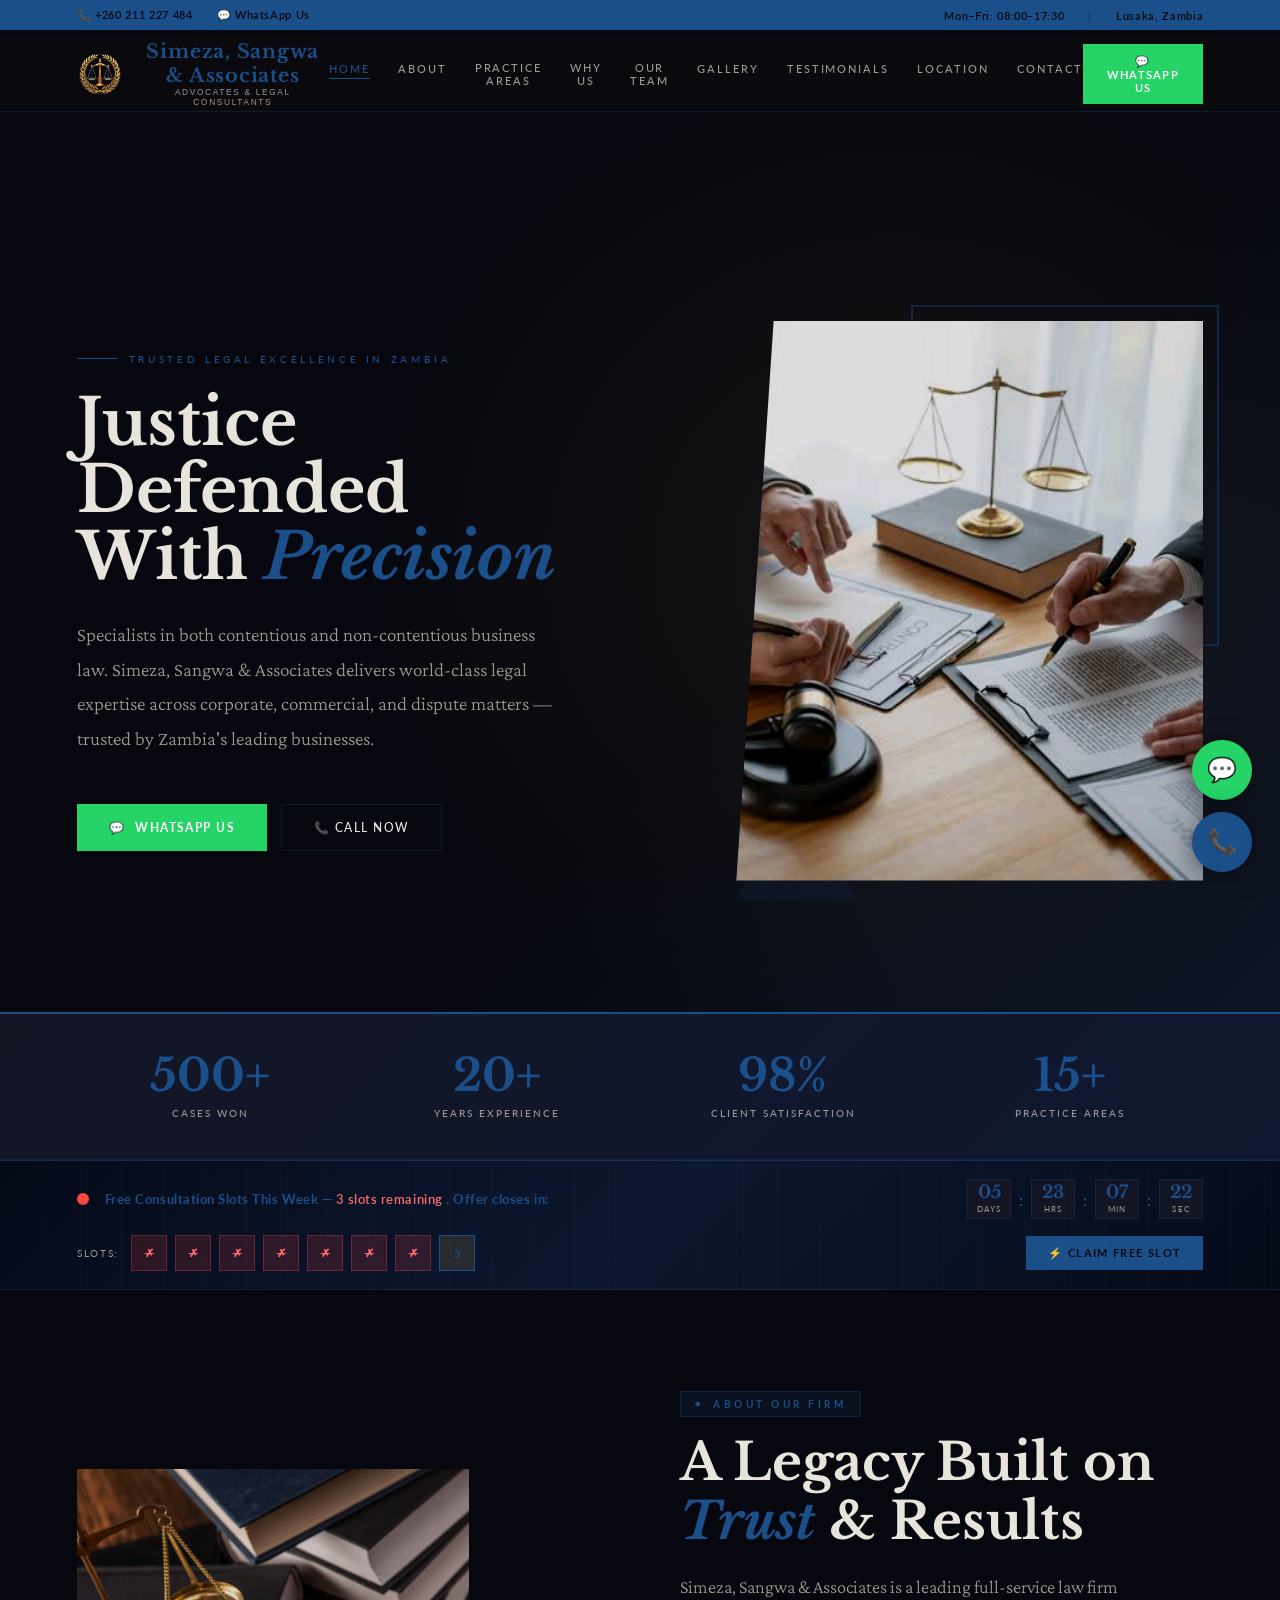
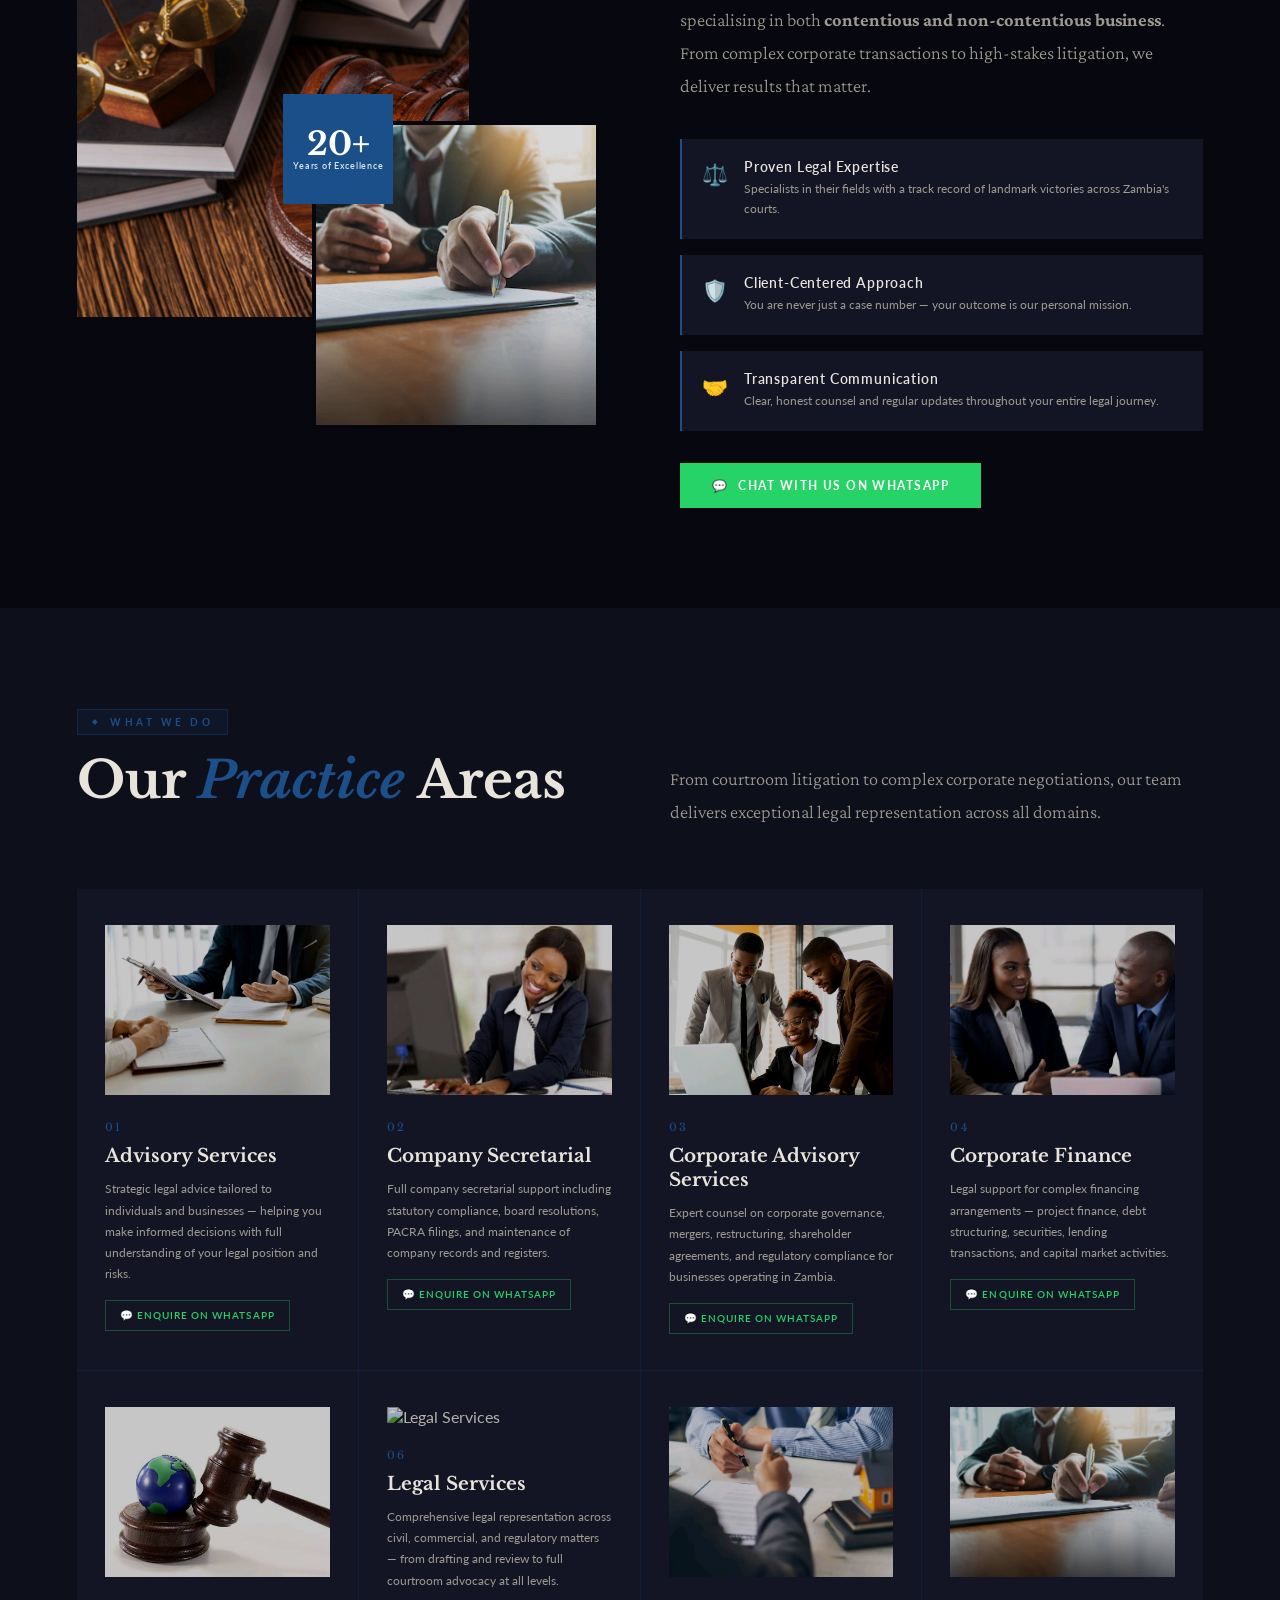
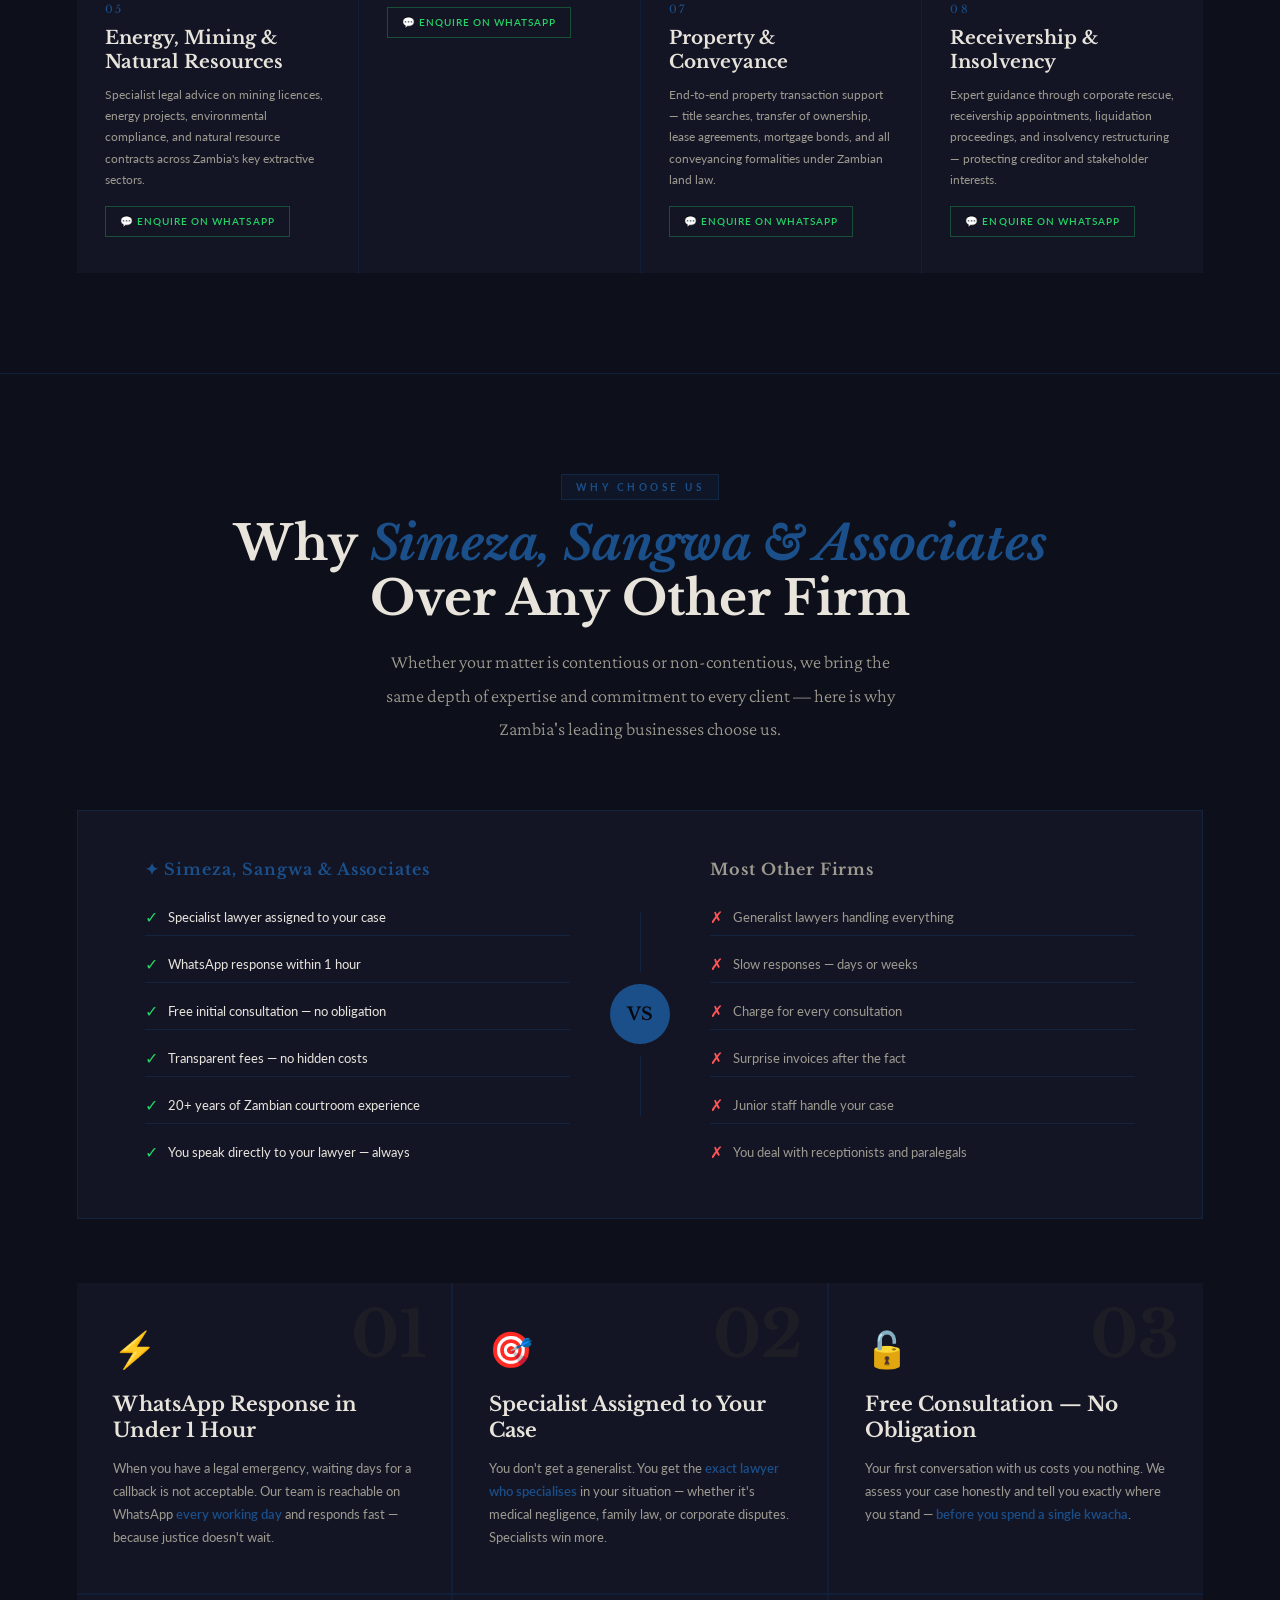
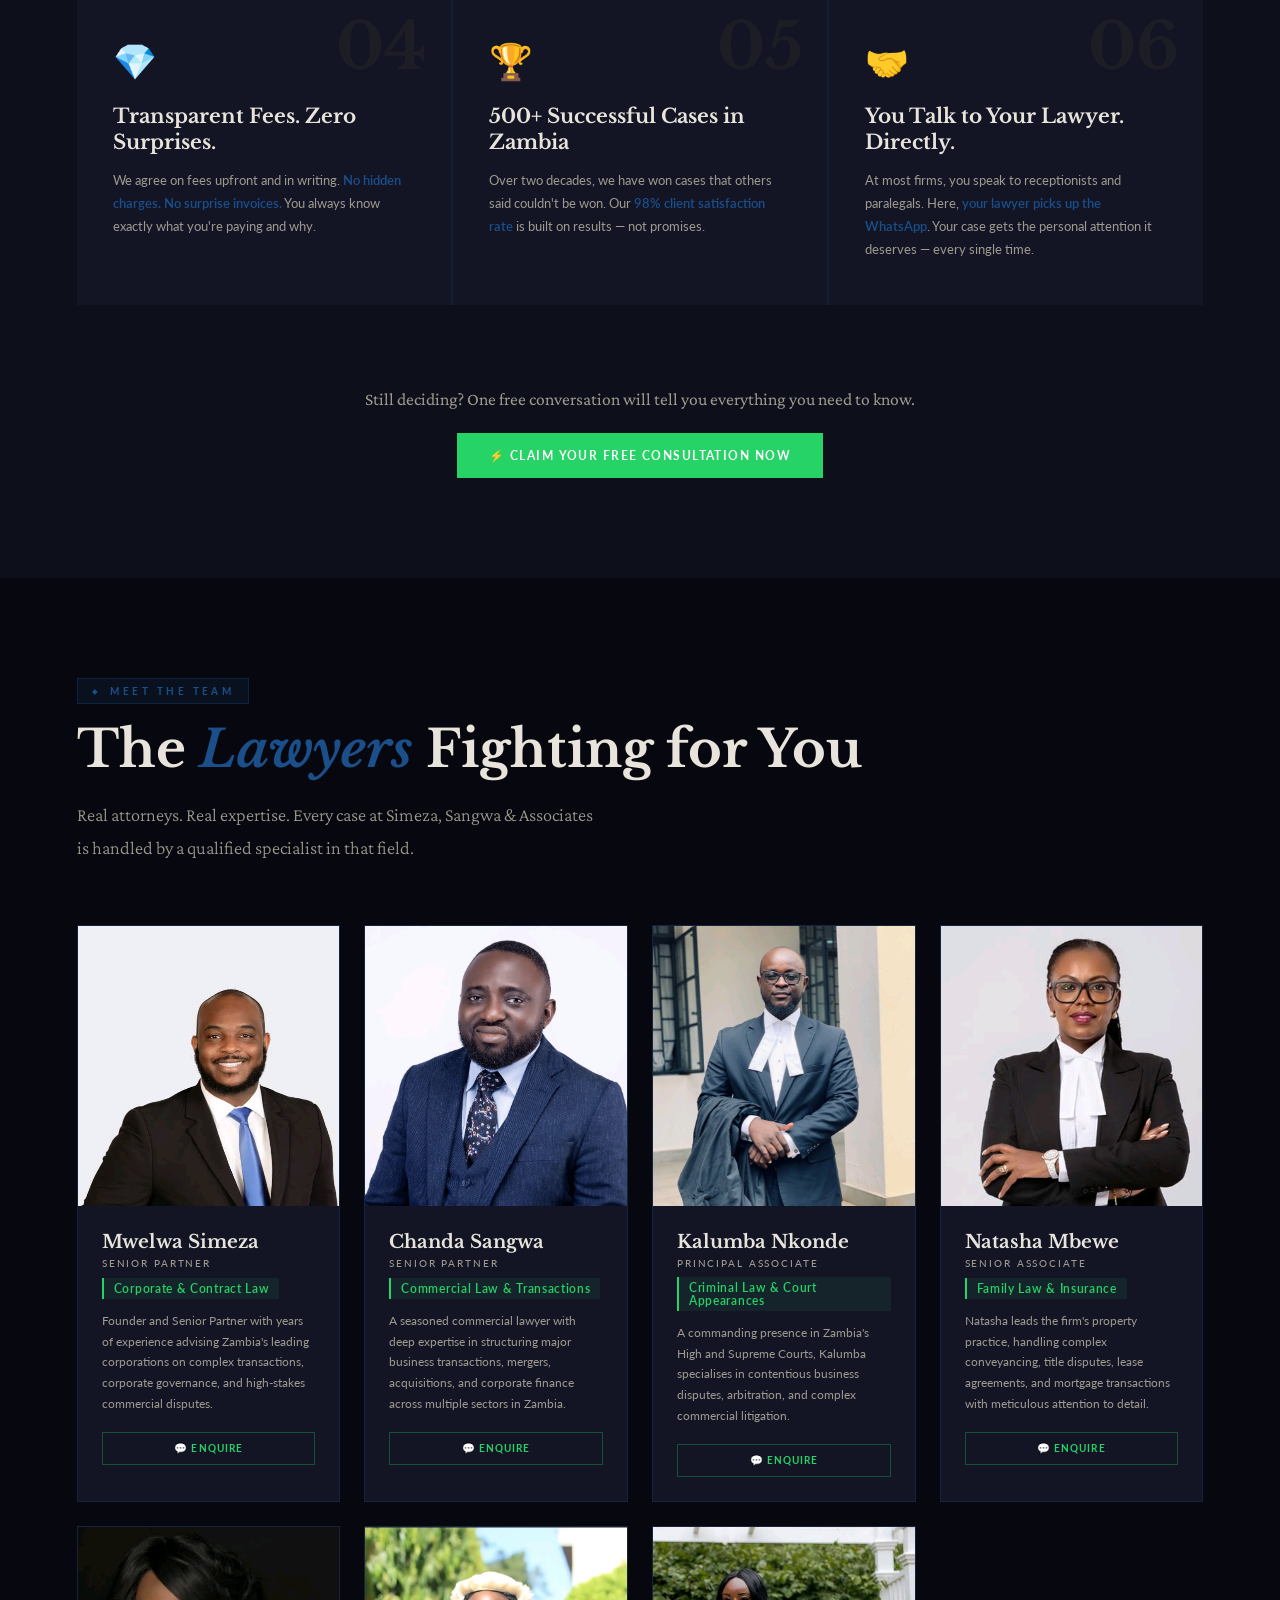
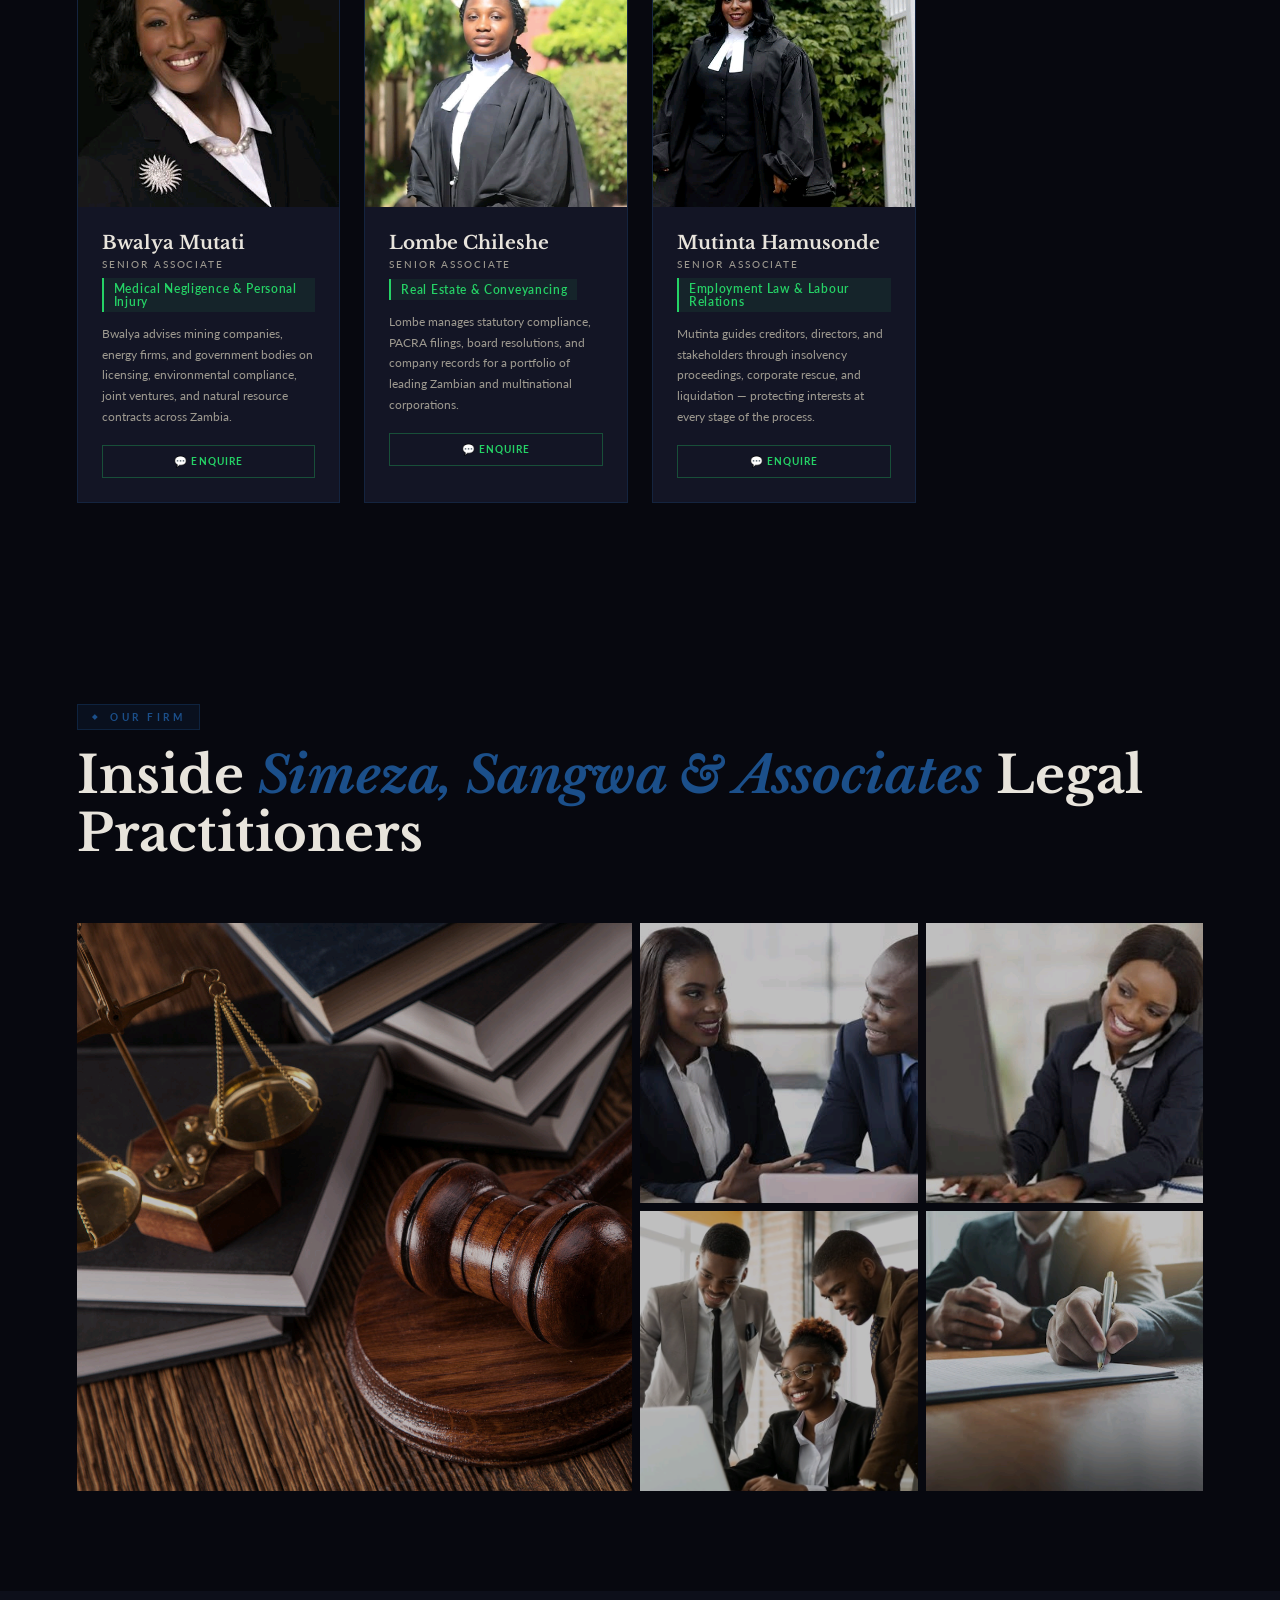
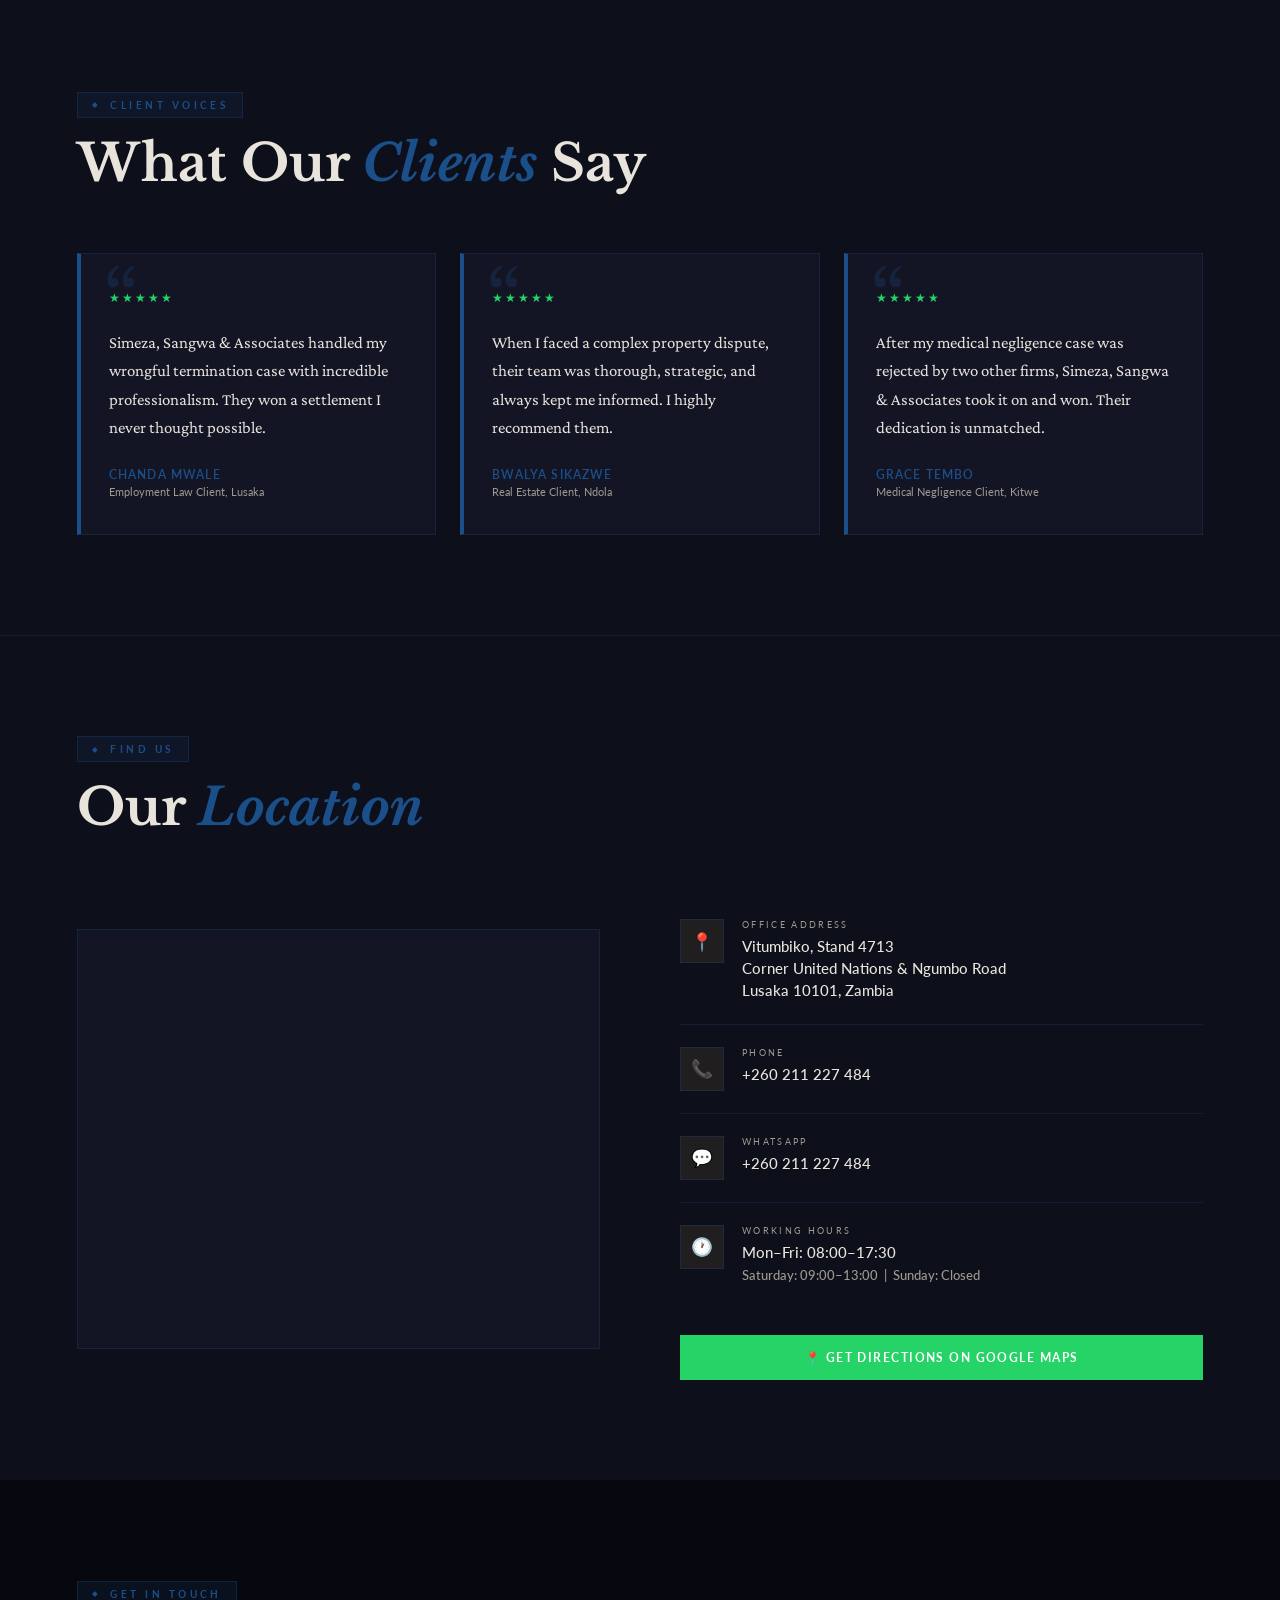
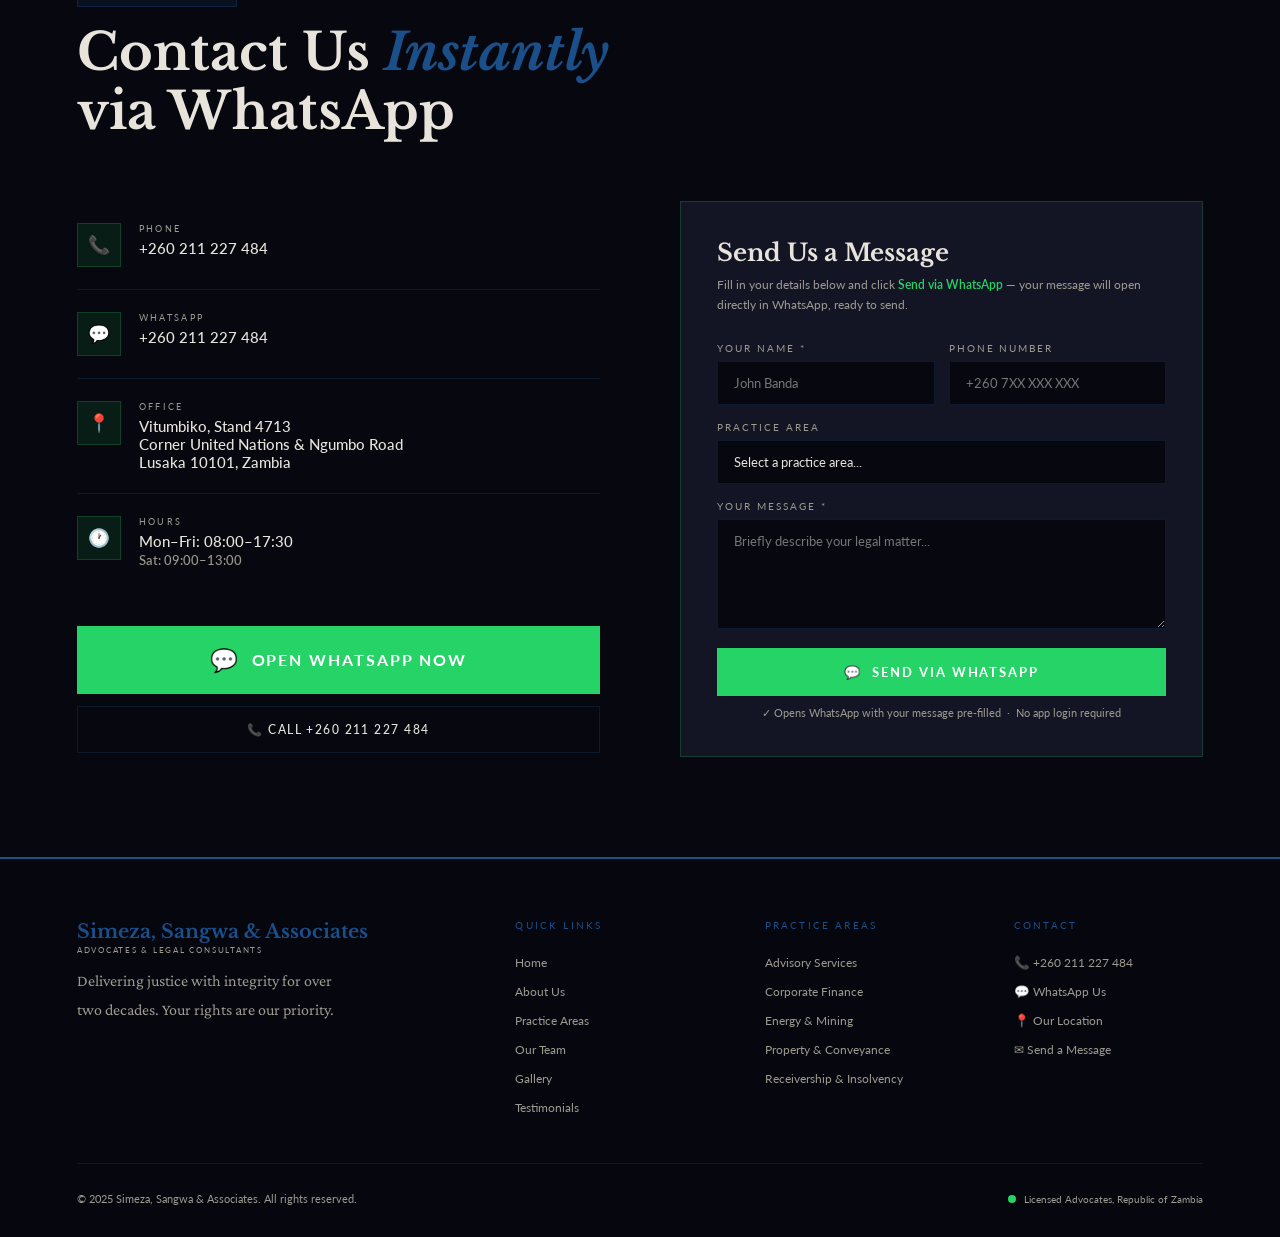
==== index.html @ 77a75c34 "Update index.html" ====
<!DOCTYPE html>
<html lang="en">
<head>
<meta charset="UTF-8">
<meta name="viewport" content="width=device-width, initial-scale=1.0">
<title>Simeza, Sangwa & Associates</title>
<link href="https://fonts.googleapis.com/css2?family=Libre+Baskerville:ital,wght@0,400;0,700;1,400&family=Lato:wght@300;400;700;900&family=Crimson+Pro:wght@300;400;500;600&display=swap" rel="stylesheet">
  <link rel="stylesheet" href="style.css">
</head>
<body>

<!-- TOP BAR -->
<div class="top-bar">
  <div class="top-bar-left">
    <button onclick="doCall()">📞 +260 211 227 484</button>
    <button onclick="doWhatsApp()">💬 WhatsApp Us</button>
  </div>
  <div class="top-bar-right">
    <span>Mon–Fri: 08:00–17:30</span>
    <span style="opacity:0.4">|</span>
    <span>Lusaka, Zambia</span>
  </div>
</div>

<!-- NAV -->
<nav id="mainNav">
  <button class="nav-logo-btn" onclick="scrollTo_('home')">
    <img src="images/logo.png" alt="Simeza, Sangwa & Associates Logo">
    <div>
      <span class="nav-logo-text">Simeza, Sangwa & Associates</span>
      <span class="nav-logo-sub">Advocates &amp; Legal Consultants</span>
    </div>
  </button>
  <ul class="nav-links">
    <li><button onclick="scrollTo_('home')" class="nav-link-btn">Home</button></li>
    <li><button onclick="scrollTo_('about')" class="nav-link-btn">About</button></li>
    <li><button onclick="scrollTo_('practice')" class="nav-link-btn">Practice Areas</button></li>
    <li><button onclick="scrollTo_('whyus')" class="nav-link-btn">Why Us</button></li>
    <li><button onclick="scrollTo_('team')" class="nav-link-btn">Our Team</button></li>
    <li><button onclick="scrollTo_('gallery')" class="nav-link-btn">Gallery</button></li>
    <li><button onclick="scrollTo_('testimonials')" class="nav-link-btn">Testimonials</button></li>
    <li><button onclick="scrollTo_('location')" class="nav-link-btn">Location</button></li>
    <li><button onclick="scrollTo_('contact')" class="nav-link-btn">Contact</button></li>
  </ul>
  <button class="nav-cta-btn" onclick="doWhatsApp()">💬 WhatsApp Us</button>
  <button class="hamburger" onclick="toggleMenu()" aria-label="Menu">
    <span></span><span></span><span></span>
  </button>
</nav>

<!-- MOBILE MENU -->
<div class="mobile-menu" id="mobileMenu">
  <button onclick="scrollTo_('home');closeMenu()">Home</button>
  <button onclick="scrollTo_('about');closeMenu()">About</button>
  <button onclick="scrollTo_('practice');closeMenu()">Practice Areas</button>
  <button onclick="scrollTo_('whyus');closeMenu()">Why Us</button>
  <button onclick="scrollTo_('team');closeMenu()">Our Team</button>
  <button onclick="scrollTo_('gallery');closeMenu()">Gallery</button>
  <button onclick="scrollTo_('testimonials');closeMenu()">Testimonials</button>
  <button onclick="scrollTo_('location');closeMenu()">Location</button>
  <button onclick="scrollTo_('contact');closeMenu()">Contact</button>
  <button class="mob-cta" onclick="doWhatsApp();closeMenu()">💬 WhatsApp Us Now</button>
</div>

<!-- HERO -->
<div id="home" style="padding-top:112px;">
  <div class="hero">
    <div class="hero-content">
      <div class="hero-eyebrow fade-up">Trusted Legal Excellence in Zambia</div>
      <h1 class="fade-up delay-1">Justice<br>Defended<br>With <em>Precision</em></h1>
      <p class="hero-desc fade-up delay-2">Specialists in both contentious and non-contentious business law. Simeza, Sangwa & Associates delivers world-class legal expertise across corporate, commercial, and dispute matters — trusted by Zambia's leading businesses.</p>
      <div class="hero-btns fade-up delay-3">
        <button class="btn-wa" onclick="doWhatsApp()"><span>💬</span> WhatsApp Us</button>
        <button class="btn-border" onclick="doCall()">📞 Call Now</button>
      </div>
    </div>
    <div class="hero-image fade-up delay-2">
      <img src="images/legal-consultation.jpg" alt="Legal consultation at Simeza, Sangwa & Associates">
    </div>
  </div>
</div>

<!-- STATS -->
<div class="stats-bar">
  <div class="stat-item anim-el"><div class="stat-num">500+</div><div class="stat-label">Cases Won</div></div>
  <div class="stat-item anim-el"><div class="stat-num">20+</div><div class="stat-label">Years Experience</div></div>
  <div class="stat-item anim-el"><div class="stat-num">98%</div><div class="stat-label">Client Satisfaction</div></div>
  <div class="stat-item anim-el"><div class="stat-num">15+</div><div class="stat-label">Practice Areas</div></div>
</div>

<!-- URGENCY BANNER -->
<div class="urgency-banner" id="urgencyBanner">
  <div class="urgency-left">
    <div class="urgency-pulse"></div>
    <div class="urgency-text">
      <strong>Free Consultation Slots This Week — </strong>
      <span id="slotsLeft">3 slots remaining</span>
      <strong>. Offer closes in:</strong>
    </div>
  </div>
  <div class="urgency-timer">
    <div class="timer-block"><span class="timer-num" id="tDays">04</span><span class="timer-label">Days</span></div>
    <span class="timer-sep">:</span>
    <div class="timer-block"><span class="timer-num" id="tHours">11</span><span class="timer-label">Hrs</span></div>
    <span class="timer-sep">:</span>
    <div class="timer-block"><span class="timer-num" id="tMins">47</span><span class="timer-label">Min</span></div>
    <span class="timer-sep">:</span>
    <div class="timer-block"><span class="timer-num" id="tSecs">22</span><span class="timer-label">Sec</span></div>
  </div>
  <div class="urgency-slots">
    <span class="urgency-slots-label">Slots:</span>
    <div class="slot-box taken">✗</div>
    <div class="slot-box taken">✗</div>
    <div class="slot-box taken">✗</div>
    <div class="slot-box taken">✗</div>
    <div class="slot-box taken">✗</div>
    <div class="slot-box taken">✗</div>
    <div class="slot-box taken">✗</div>
    <div class="slot-box last">3</div>
  </div>
  <button class="urgency-cta-btn" onclick="waEnquire('Free Consultation')">⚡ Claim Free Slot</button>
</div>

<!-- ABOUT -->
<div id="about">
  <section>
    <div class="about">
      <div class="about-images anim-el">
        <img src="images/scales-gavel.jpg" alt="Justice scales and law books" class="about-img-main">
        <img src="images/document-signing.jpg" alt="Signing legal documents" class="about-img-accent">
        <div class="about-badge"><span class="about-badge-num">20+</span><span class="about-badge-text">Years of Excellence</span></div>
      </div>
      <div class="anim-el">
        <div class="section-eyebrow">About Our Firm</div>
        <h2 class="section-title">A Legacy Built on <em>Trust</em> & Results</h2>
        <p class="section-sub">Simeza, Sangwa & Associates is a leading full-service law firm specialising in both <strong>contentious and non-contentious business</strong>. From complex corporate transactions to high-stakes litigation, we deliver results that matter.</p>
        <div class="about-points">
          <div class="about-point"><div class="about-point-icon">⚖️</div><div><div class="about-point-title">Proven Legal Expertise</div><div class="about-point-desc">Specialists in their fields with a track record of landmark victories across Zambia's courts.</div></div></div>
          <div class="about-point"><div class="about-point-icon">🛡️</div><div><div class="about-point-title">Client-Centered Approach</div><div class="about-point-desc">You are never just a case number — your outcome is our personal mission.</div></div></div>
          <div class="about-point"><div class="about-point-icon">🤝</div><div><div class="about-point-title">Transparent Communication</div><div class="about-point-desc">Clear, honest counsel and regular updates throughout your entire legal journey.</div></div></div>
        </div>
        <button class="btn-wa" style="margin-top:32px;" onclick="doWhatsApp()"><span>💬</span> Chat With Us on WhatsApp</button>
      </div>
    </div>
  </section>
</div>

<!-- PRACTICE AREAS -->
<div id="practice" style="background:var(--dark-mid);">
  <section style="background:var(--dark-mid);">
    <div class="practice-header">
      <div>
        <div class="section-eyebrow">What We Do</div>
        <h2 class="section-title">Our <em>Practice</em> Areas</h2>
      </div>
      <p class="section-sub">From courtroom litigation to complex corporate negotiations, our team delivers exceptional legal representation across all domains.</p>
    </div>
    <div class="practice-grid">
      <div class="practice-card anim-el" onclick="waEnquire('Advisory Services')">
        <img src="images/advisory-law.jpg" alt="Advisory Services" class="practice-card-img">
        <div class="practice-num">01</div><div class="practice-title">Advisory Services</div>
        <div class="practice-desc">Strategic legal advice tailored to individuals and businesses — helping you make informed decisions with full understanding of your legal position and risks.</div>
        <button class="practice-wa-btn">💬 Enquire on WhatsApp</button>
      </div>
      <div class="practice-card anim-el" onclick="waEnquire('Company Secretarial')">
        <img src="images/secretarial-services.jpg" alt="Company Secretarial" class="practice-card-img">
        <div class="practice-num">02</div><div class="practice-title">Company Secretarial</div>
        <div class="practice-desc">Full company secretarial support including statutory compliance, board resolutions, PACRA filings, and maintenance of company records and registers.</div>
        <button class="practice-wa-btn">💬 Enquire on WhatsApp</button>
      </div>
      <div class="practice-card anim-el" onclick="waEnquire('Corporate Advisory Services')">
        <img src="images/advisory-services.jpg" alt="Corporate Advisory Services" class="practice-card-img">
        <div class="practice-num">03</div><div class="practice-title">Corporate Advisory Services</div>
        <div class="practice-desc">Expert counsel on corporate governance, mergers, restructuring, shareholder agreements, and regulatory compliance for businesses operating in Zambia.</div>
        <button class="practice-wa-btn">💬 Enquire on WhatsApp</button>
      </div>
      <div class="practice-card anim-el" onclick="waEnquire('Corporate Finance')">
        <img src="images/corporate-finance.jpg" alt="Corporate Finance" class="practice-card-img">
        <div class="practice-num">04</div><div class="practice-title">Corporate Finance</div>
        <div class="practice-desc">Legal support for complex financing arrangements — project finance, debt structuring, securities, lending transactions, and capital market activities.</div>
        <button class="practice-wa-btn">💬 Enquire on WhatsApp</button>
      </div>
      <div class="practice-card anim-el" onclick="waEnquire('Energy, Mining & Natural Resources')">
        <img src="images/resource-mining.jpg" alt="Energy Mining Natural Resources" class="practice-card-img">
        <div class="practice-num">05</div><div class="practice-title">Energy, Mining & Natural Resources</div>
        <div class="practice-desc">Specialist legal advice on mining licences, energy projects, environmental compliance, and natural resource contracts across Zambia's key extractive sectors.</div>
        <button class="practice-wa-btn">💬 Enquire on WhatsApp</button>
      </div>
      <div class="practice-card anim-el" onclick="waEnquire('Legal Services')">
        <img src="images/legal-services" alt="Legal Services" class="practice-card-img">
        <div class="practice-num">06</div><div class="practice-title">Legal Services</div>
        <div class="practice-desc">Comprehensive legal representation across civil, commercial, and regulatory matters — from drafting and review to full courtroom advocacy at all levels.</div>
        <button class="practice-wa-btn">💬 Enquire on WhatsApp</button>
      </div>
      <div class="practice-card anim-el" onclick="waEnquire('Property & Conveyance')">
        <img src="images/Conveyance-law.jpg" alt="Property and Conveyance" class="practice-card-img">
        <div class="practice-num">07</div><div class="practice-title">Property & Conveyance</div>
        <div class="practice-desc">End-to-end property transaction support — title searches, transfer of ownership, lease agreements, mortgage bonds, and all conveyancing formalities under Zambian land law.</div>
        <button class="practice-wa-btn">💬 Enquire on WhatsApp</button>
      </div>
      <div class="practice-card anim-el" onclick="waEnquire('Receivership & Insolvency')">
        <img src="images/document-signing.jpg" alt="Receivership and Insolvency" class="practice-card-img">
        <div class="practice-num">08</div><div class="practice-title">Receivership & Insolvency</div>
        <div class="practice-desc">Expert guidance through corporate rescue, receivership appointments, liquidation proceedings, and insolvency restructuring — protecting creditor and stakeholder interests.</div>
        <button class="practice-wa-btn">💬 Enquire on WhatsApp</button>
      </div>
    </div>
  </section>
</div>

<!-- WHY US -->
<div id="whyus" class="whyus-section">
  <section style="background:var(--dark-mid);">
    <div class="whyus-header">
      <div class="section-eyebrow">Why Choose Us</div>
      <h2 class="section-title">Why <em>Simeza, Sangwa & Associates</em><br>Over Any Other Firm</h2>
      <p class="section-sub">Whether your matter is contentious or non-contentious, we bring the same depth of expertise and commitment to every client — here is why Zambia's leading businesses choose us.</p>
    </div>

    <!-- VS BAR -->
    <div class="vs-bar anim-el">
      <div class="vs-col">
        <div class="vs-col-title us">✦ Simeza, Sangwa & Associates</div>
        <ul class="vs-list">
          <li><span class="check">✓</span> Specialist lawyer assigned to your case</li>
          <li><span class="check">✓</span> WhatsApp response within 1 hour</li>
          <li><span class="check">✓</span> Free initial consultation — no obligation</li>
          <li><span class="check">✓</span> Transparent fees — no hidden costs</li>
          <li><span class="check">✓</span> 20+ years of Zambian courtroom experience</li>
          <li><span class="check">✓</span> You speak directly to your lawyer — always</li>
        </ul>
      </div>
      <div class="vs-divider">
        <div class="vs-line"></div>
        <div class="vs-circle">VS</div>
        <div class="vs-line"></div>
      </div>
      <div class="vs-col">
        <div class="vs-col-title them">Most Other Firms</div>
        <ul class="vs-list them">
          <li><span class="cross">✗</span> Generalist lawyers handling everything</li>
          <li><span class="cross">✗</span> Slow responses — days or weeks</li>
          <li><span class="cross">✗</span> Charge for every consultation</li>
          <li><span class="cross">✗</span> Surprise invoices after the fact</li>
          <li><span class="cross">✗</span> Junior staff handle your case</li>
          <li><span class="cross">✗</span> You deal with receptionists and paralegals</li>
        </ul>
      </div>
    </div>

    <!-- 6 REASON CARDS -->
    <div class="whyus-grid">
      <div class="whyus-card anim-el">
        <span class="whyus-num">01</span>
        <span class="whyus-icon">⚡</span>
        <div class="whyus-title">WhatsApp Response in Under 1 Hour</div>
        <div class="whyus-desc">When you have a legal emergency, waiting days for a callback is not acceptable. Our team is reachable on WhatsApp <strong>every working day</strong> and responds fast — because justice doesn't wait.</div>
      </div>
      <div class="whyus-card anim-el">
        <span class="whyus-num">02</span>
        <span class="whyus-icon">🎯</span>
        <div class="whyus-title">Specialist Assigned to Your Case</div>
        <div class="whyus-desc">You don't get a generalist. You get the <strong>exact lawyer who specialises</strong> in your situation — whether it's medical negligence, family law, or corporate disputes. Specialists win more.</div>
      </div>
      <div class="whyus-card anim-el">
        <span class="whyus-num">03</span>
        <span class="whyus-icon">🔓</span>
        <div class="whyus-title">Free Consultation — No Obligation</div>
        <div class="whyus-desc">Your first conversation with us costs you nothing. We assess your case honestly and tell you exactly where you stand — <strong>before you spend a single kwacha</strong>.</div>
      </div>
      <div class="whyus-card anim-el">
        <span class="whyus-num">04</span>
        <span class="whyus-icon">💎</span>
        <div class="whyus-title">Transparent Fees. Zero Surprises.</div>
        <div class="whyus-desc">We agree on fees upfront and in writing. <strong>No hidden charges. No surprise invoices.</strong> You always know exactly what you're paying and why.</div>
      </div>
      <div class="whyus-card anim-el">
        <span class="whyus-num">05</span>
        <span class="whyus-icon">🏆</span>
        <div class="whyus-title">500+ Successful Cases in Zambia</div>
        <div class="whyus-desc">Over two decades, we have won cases that others said couldn't be won. Our <strong>98% client satisfaction rate</strong> is built on results — not promises.</div>
      </div>
      <div class="whyus-card anim-el">
        <span class="whyus-num">06</span>
        <span class="whyus-icon">🤝</span>
        <div class="whyus-title">You Talk to Your Lawyer. Directly.</div>
        <div class="whyus-desc">At most firms, you speak to receptionists and paralegals. Here, <strong>your lawyer picks up the WhatsApp</strong>. Your case gets the personal attention it deserves — every single time.</div>
      </div>
    </div>

    <div class="whyus-cta-wrap anim-el">
      <p>Still deciding? One free conversation will tell you everything you need to know.</p>
      <button class="btn-wa" style="display:inline-flex;" onclick="waEnquire('Free Consultation')">⚡ Claim Your Free Consultation Now</button>
    </div>
  </section>
</div>

<!-- TEAM -->
<div id="team" style="background:var(--dark);">
  <section style="background:var(--dark);">
    <div class="section-eyebrow">Meet the Team</div>
    <h2 class="section-title">The <em>Lawyers</em> Fighting for You</h2>
    <p class="section-sub" style="margin-bottom:60px;">Real attorneys. Real expertise. Every case at Simeza, Sangwa & Associates is handled by a qualified specialist in that field.</p>
    <div class="team-grid">

      <!-- Mwelwa Simeza - Senior Partner -->
      <div class="team-card anim-el">
        <div class="team-img-wrap">
          <img src="images/mwelwa-simeza.jpg" alt="Mwelwa Simeza">
          <div class="team-overlay">
            <button class="team-wa-btn" onclick="waEnquire('Managing Partner – Mwelwa Simeza')">💬 WhatsApp</button>
          </div>
        </div>
        <div class="team-info">
          <div class="team-name">Mwelwa Simeza</div>
          <div class="team-title">Senior Partner</div>
          <div class="team-spec">Corporate & Contract Law</div>
          <p class="team-bio">Founder and Senior Partner with years of experience advising Zambia's leading corporations on complex transactions, corporate governance, and high-stakes commercial disputes.</p>
          <button class="team-contact-btn" onclick="waEnquire('Corporate Advisory – Mwelwa Simeza')">💬 Enquire</button>
        </div>
      </div>

      <!-- Lawyer 2 - Civil Litigation -->
      <div class="team-card anim-el">
        <div class="team-img-wrap">
          <img src="images/chanda-sangwa.jpg" alt="Chanda Sangwa">
          <div class="team-overlay">
            <button class="team-wa-btn" onclick="waEnquire('Commercial Law')">💬 WhatsApp</button>
          </div>
        </div>
        <div class="team-info">
          <div class="team-name">Chanda Sangwa</div>
          <div class="team-title">Senior Partner</div>
          <div class="team-spec">Commercial Law &amp; Transactions</div>
          <p class="team-bio">A seasoned commercial lawyer with deep expertise in structuring major business transactions, mergers, acquisitions, and corporate finance across multiple sectors in Zambia.</p>
          <button class="team-contact-btn" onclick="waEnquire('Commercial Law – Chanda Sangwa')">💬 Enquire</button>
        </div>
      </div>

      <!-- Lawyer 3 - Criminal & Court -->
      <div class="team-card anim-el">
        <div class="team-img-wrap">
          <img src="images/kalumba-nkonde.jpg" alt="Kalumba Nkonde">
          <div class="team-overlay">
            <button class="team-wa-btn" onclick="waEnquire('Court Litigation')">💬 WhatsApp</button>
          </div>
        </div>
        <div class="team-info">
          <div class="team-name">Kalumba Nkonde</div>
          <div class="team-title">Principal Associate</div>
          <div class="team-spec">Criminal Law & Court Appearances</div>
          <p class="team-bio">A commanding presence in Zambia's High and Supreme Courts, Kalumba specialises in contentious business disputes, arbitration, and complex commercial litigation.</p>
          <button class="team-contact-btn" onclick="waEnquire('Court Litigation – Kalumba Nkonde')">💬 Enquire</button>
        </div>
      </div>

      <!-- Lawyer 4 - Family Law -->
      <div class="team-card anim-el">
        <div class="team-img-wrap">
          <img src="images/natasha-mbewe.jpg" alt="Natasha Mbewe">
          <div class="team-overlay">
            <button class="team-wa-btn" onclick="waEnquire('Property & Conveyance')">💬 WhatsApp</button>
          </div>
        </div>
        <div class="team-info">
          <div class="team-name">Natasha Mbewe</div>
          <div class="team-title">Senior Associate</div>
          <div class="team-spec">Family Law & Insurance</div>
          <p class="team-bio">Natasha leads the firm's property practice, handling complex conveyancing, title disputes, lease agreements, and mortgage transactions with meticulous attention to detail.</p>
          <button class="team-contact-btn" onclick="waEnquire('Property & Conveyance – Natasha Mbewe')">💬 Enquire</button>
        </div>
      </div>

      <!-- Lawyer 5 - Medical Negligence -->
      <div class="team-card anim-el">
        <div class="team-img-wrap">
          <img src="images/bwalya-mutati.jpg" alt="Bwalya Mutati">
          <div class="team-overlay">
            <button class="team-wa-btn" onclick="waEnquire('Energy, Mining & Natural Resources')">💬 WhatsApp</button>
          </div>
        </div>
        <div class="team-info">
          <div class="team-name">Bwalya Mutati</div>
          <div class="team-title">Senior Associate</div>
          <div class="team-spec">Medical Negligence & Personal Injury</div>
          <p class="team-bio">Bwalya advises mining companies, energy firms, and government bodies on licensing, environmental compliance, joint ventures, and natural resource contracts across Zambia.</p>
          <button class="team-contact-btn" onclick="waEnquire('Energy, Mining & Natural Resources – Bwalya Mutati')">💬 Enquire</button>
        </div>
      </div>

      <!-- Lawyer 6 - Real Estate -->
      <div class="team-card anim-el">
        <div class="team-img-wrap">
          <img src="images/lombe-chileshe.jpg" alt="Lombe Chileshe">
          <div class="team-overlay">
            <button class="team-wa-btn" onclick="waEnquire('Company Secretarial')">💬 WhatsApp</button>
          </div>
        </div>
        <div class="team-info">
          <div class="team-name">Lombe Chileshe</div>
          <div class="team-title">Senior Associate</div>
          <div class="team-spec">Real Estate & Conveyancing</div>
          <p class="team-bio">Lombe manages statutory compliance, PACRA filings, board resolutions, and company records for a portfolio of leading Zambian and multinational corporations.</p>
          <button class="team-contact-btn" onclick="waEnquire('Company Secretarial – Lombe Chileshe')">💬 Enquire</button>
        </div>
      </div>

      <!-- Lawyer 7 - Employment Law -->
      <div class="team-card anim-el">
        <div class="team-img-wrap">
          <img src="images/mutinta-hamusonde.jpg" alt="Mutinta Hamusonde">
          <div class="team-overlay">
            <button class="team-wa-btn" onclick="waEnquire('Receivership & Insolvency')">💬 WhatsApp</button>
          </div>
        </div>
        <div class="team-info">
          <div class="team-name">Mutinta Hamusonde</div>
          <div class="team-title">Senior Associate</div>
          <div class="team-spec">Employment Law & Labour Relations</div>
          <p class="team-bio">Mutinta guides creditors, directors, and stakeholders through insolvency proceedings, corporate rescue, and liquidation — protecting interests at every stage of the process.</p>
          <button class="team-contact-btn" onclick="waEnquire('Receivership & Insolvency – Mutinta Hamusonde')">💬 Enquire</button>
        </div>
      </div>

    </div>
  </section>
</div>

<!-- GALLERY -->
<div id="gallery">
  <section>
    <div class="section-eyebrow">Our Firm</div>
    <h2 class="section-title">Inside <em>Simeza, Sangwa & Associates</em> Legal Practitioners</h2>
    <div class="gallery-grid">
      <div class="gallery-item"><img src="images/scales-gavel.jpg" alt="Law books and scales of justice"></div>
      <div class="gallery-item"><img src="images/corporate-finance.jpg" alt="Legal consultation"></div>
      <div class="gallery-item"><img src="images/secretarial-services.jpg" alt="Courtroom presentation"></div>
      <div class="gallery-item"><img src="images/advisory-services.jpg" alt="Medical negligence consultation"></div>
      <div class="gallery-item"><img src="images/document-signing.jpg" alt="Document signing"></div>
    </div>
  </section>
</div>

<!-- TESTIMONIALS -->
<div id="testimonials" style="background:var(--dark-mid);">
  <section style="background:var(--dark-mid);">
    <div class="section-eyebrow">Client Voices</div>
    <h2 class="section-title">What Our <em>Clients</em> Say</h2>
    <div class="testimonials-grid">
      <div class="testimonial-card anim-el"><div class="stars">★★★★★</div><p class="testimonial-text">Simeza, Sangwa & Associates handled my wrongful termination case with incredible professionalism. They won a settlement I never thought possible.</p><div class="testimonial-author">Chanda Mwale</div><div class="testimonial-role">Employment Law Client, Lusaka</div></div>
      <div class="testimonial-card anim-el"><div class="stars">★★★★★</div><p class="testimonial-text">When I faced a complex property dispute, their team was thorough, strategic, and always kept me informed. I highly recommend them.</p><div class="testimonial-author">Bwalya Sikazwe</div><div class="testimonial-role">Real Estate Client, Ndola</div></div>
      <div class="testimonial-card anim-el"><div class="stars">★★★★★</div><p class="testimonial-text">After my medical negligence case was rejected by two other firms, Simeza, Sangwa & Associates took it on and won. Their dedication is unmatched.</p><div class="testimonial-author">Grace Tembo</div><div class="testimonial-role">Medical Negligence Client, Kitwe</div></div>
    </div>
  </section>
</div>

<!-- LOCATION -->
<div id="location" style="background:var(--dark-mid); border-top:1px solid var(--border);">
  <section style="background:var(--dark-mid);">
    <div class="section-eyebrow">Find Us</div>
    <h2 class="section-title" style="margin-bottom:60px;">Our <em>Location</em></h2>
    <div class="location-grid">
      <div class="location-map anim-el">
        <iframe src="https://www.google.com/maps/embed?pb=!1m18!1m12!1m3!1d3847.2!2d28.3219!3d-15.3989!2m3!1f0!2f0!3f0!3m2!1i1024!2i768!4f13.1!3m3!1m2!1s0x19408df6aa77fb7d%3A0xd8bbdc9873646cd8!2sSimeza%2C%20Sangwa%20%26%20Associates%2C%20Stand%204713%20Corner%20United%20Nations%20%26%20Ngumbo%20Rd%2C%20Lusaka%2010101!5e0!3m2!1sen!2szm!4v1700000000000" allowfullscreen="" loading="lazy" referrerpolicy="no-referrer-when-downgrade" title="Simeza, Sangwa & Associates Location, Ntemwa House Lusaka"></iframe>
      </div>
      <div class="anim-el">
        <div class="location-detail-item">
          <div class="loc-icon">📍</div>
          <div><div class="loc-label">Office Address</div><div class="loc-value">Vitumbiko, Stand 4713<br>Corner United Nations &amp; Ngumbo Road<br>Lusaka 10101, Zambia</div></div>
        </div>
        <div class="location-detail-item">
          <div class="loc-icon">📞</div>
          <div><div class="loc-label">Phone</div><div class="loc-value"><button onclick="doCall()">+260 211 227 484</button></div></div>
        </div>
        <div class="location-detail-item">
          <div class="loc-icon">💬</div>
          <div><div class="loc-label">WhatsApp</div><div class="loc-value"><button onclick="doWhatsApp()">+260 211 227 484</button></div></div>
        </div>
        <div class="location-detail-item" style="border:none;">
          <div class="loc-icon">🕐</div>
          <div><div class="loc-label">Working Hours</div><div class="loc-value">Mon–Fri: 08:00–17:30<br><span style="color:var(--text-muted);font-size:0.82rem">Saturday: 09:00–13:00 &nbsp;|&nbsp; Sunday: Closed</span></div></div>
        </div>
        <button class="btn-wa" style="margin-top:28px;width:100%;justify-content:center;" onclick="doDirections()">📍 Get Directions on Google Maps</button>
      </div>
    </div>
  </section>
</div>

<!-- CONTACT / WA FORM -->
<div id="contact">
  <section>
    <div class="section-eyebrow">Get In Touch</div>
    <h2 class="section-title" style="margin-bottom:60px;">Contact Us <em>Instantly</em><br>via WhatsApp</h2>
    <div class="contact-grid">
      <!-- Left: info + big CTA -->
      <div class="contact-info-block">
        <div class="contact-item">
          <div class="contact-icon">📞</div>
          <div><div class="contact-item-label">Phone</div><div class="contact-item-value"><button onclick="doCall()">+260 211 227 484</button></div></div>
        </div>
        <div class="contact-item">
          <div class="contact-icon">💬</div>
          <div><div class="contact-item-label">WhatsApp</div><div class="contact-item-value"><button onclick="doWhatsApp()">+260 211 227 484</button></div></div>
        </div>
        <div class="contact-item">
          <div class="contact-icon">📍</div>
          <div><div class="contact-item-label">Office</div><div class="contact-item-value">Vitumbiko, Stand 4713<br>Corner United Nations &amp; Ngumbo Road<br>Lusaka 10101, Zambia</div></div>
        </div>
        <div class="contact-item" style="border:none;">
          <div class="contact-icon">🕐</div>
          <div><div class="contact-item-label">Hours</div><div class="contact-item-value">Mon–Fri: 08:00–17:30<br><span style="color:var(--text-muted);font-size:0.82rem">Sat: 09:00–13:00</span></div></div>
        </div>
        <button class="big-wa-btn" onclick="doWhatsApp()">
          <span class="wa-icon">💬</span>
          Open WhatsApp Now
        </button>
        <button class="btn-border" style="width:100%;justify-content:center;margin-top:12px;" onclick="doCall()">📞 Call +260 211 227 484</button>
      </div>

      <!-- Right: WhatsApp message builder -->
      <div class="wa-form-wrap anim-el">
        <div class="wa-form-title">Send Us a Message</div>
        <div class="wa-form-sub">Fill in your details below and click <span>Send via WhatsApp</span> — your message will open directly in WhatsApp, ready to send.</div>
        <div class="form-row">
          <div class="form-group"><label for="fname">Your Name *</label><input type="text" id="fname" placeholder="John Banda"></div>
          <div class="form-group"><label for="fphone">Phone Number</label><input type="tel" id="fphone" placeholder="+260 7XX XXX XXX"></div>
        </div>
        <div class="form-group">
          <label for="fservice">Practice Area</label>
          <select id="fservice">
            <option value="">Select a practice area...</option>
            <option>Advisory Services</option>
            <option>Company Secretarial</option>
            <option>Corporate Advisory Services</option>
            <option>Corporate Finance</option>
            <option>Energy, Mining &amp; Natural Resources</option>
            <option>Legal Services</option>
            <option>Property &amp; Conveyance</option>
            <option>Receivership &amp; Insolvency</option>
            <option>Other / General Enquiry</option>
          </select>
        </div>
        <div class="form-group"><label for="fmessage">Your Message *</label><textarea id="fmessage" placeholder="Briefly describe your legal matter..."></textarea></div>
        <button class="btn-send-wa" onclick="sendViaWhatsApp()"><span>💬</span> Send via WhatsApp</button>
        <div class="form-note">✓ Opens WhatsApp with your message pre-filled &nbsp;·&nbsp; No app login required</div>
      </div>
    </div>
  </section>
</div>

<!-- FOOTER -->
<footer>
  <div class="footer-top">
    <div class="footer-brand">
      <div class="footer-logo-text">Simeza, Sangwa & Associates</div>
      <div class="footer-logo-sub">Advocates &amp; Legal Consultants</div>
      <p>Delivering justice with integrity for over two decades. Your rights are our priority.</p>
    </div>
    <div class="footer-col">
      <div class="footer-col-title">Quick Links</div>
      <ul>
        <li><button onclick="scrollTo_('home')">Home</button></li>
        <li><button onclick="scrollTo_('about')">About Us</button></li>
        <li><button onclick="scrollTo_('practice')">Practice Areas</button></li>
        <li><button onclick="scrollTo_('team')">Our Team</button></li>
        <li><button onclick="scrollTo_('gallery')">Gallery</button></li>
        <li><button onclick="scrollTo_('testimonials')">Testimonials</button></li>
      </ul>
    </div>
    <div class="footer-col">
      <div class="footer-col-title">Practice Areas</div>
      <ul>
        <li><button onclick="scrollTo_('practice')">Advisory Services</button></li>
        <li><button onclick="scrollTo_('practice')">Corporate Finance</button></li>
        <li><button onclick="scrollTo_('practice')">Energy &amp; Mining</button></li>
        <li><button onclick="scrollTo_('practice')">Property &amp; Conveyance</button></li>
        <li><button onclick="scrollTo_('practice')">Receivership &amp; Insolvency</button></li>
      </ul>
    </div>
    <div class="footer-col">
      <div class="footer-col-title">Contact</div>
      <ul>
        <li><button onclick="doCall()">📞 +260 211 227 484</button></li>
        <li><button onclick="doWhatsApp()">💬 WhatsApp Us</button></li>
        <li><button onclick="scrollTo_('location')">📍 Our Location</button></li>
        <li><button onclick="scrollTo_('contact')">✉ Send a Message</button></li>
      </ul>
    </div>
  </div>
  <div class="footer-bottom">
    <div class="footer-copy">© 2025 Simeza, Sangwa & Associates. All rights reserved.</div>
    <div class="footer-badge">Licensed Advocates, Republic of Zambia</div>
  </div>
</footer>

<!-- FLOATING BUTTONS -->
<div class="float-actions">
  <div class="float-wrap">
    <button class="float-btn float-wa-btn" onclick="doWhatsApp()" title="WhatsApp Us">💬</button>
    <span class="float-tip">WhatsApp Us</span>
  </div>
  <div class="float-wrap">
    <button class="float-btn float-call-btn" onclick="doCall()" title="Call Us">📞</button>
    <span class="float-tip">Call Us Now</span>
  </div>
</div>

<!-- CALL MODAL FALLBACK -->
<div id="callModal" style="display:none; position:fixed; inset:0; background:rgba(0,0,0,0.75); z-index:9999; align-items:center; justify-content:center; padding:20px;">
  <div style="background:#16161E; border:1px solid rgba(201,168,76,0.3); padding:40px 36px; max-width:400px; width:100%; text-align:center; position:relative;">
    <button onclick="closeCallModal()" style="position:absolute; top:14px; right:18px; background:none; border:none; color:#9E9A90; font-size:1.8rem; cursor:pointer; line-height:1;">×</button>
    <div style="font-size:2.5rem; margin-bottom:16px;">📞</div>
    <div style="font-family:'Playfair Display',serif; font-size:1.3rem; font-weight:700; color:#E8E4DC; margin-bottom:8px;">Call Us Directly</div>
    <div style="font-size:0.78rem; color:#9E9A90; margin-bottom:28px; line-height:1.6;">Tap the number below to call Simeza, Sangwa &amp; Associates.</div>
    <a href="tel:+260211227484" style="display:block; background:#C9A84C; color:#0A0A0F; font-family:'Montserrat',sans-serif; font-size:1.25rem; font-weight:700; letter-spacing:0.06em; padding:18px 24px; text-decoration:none; margin-bottom:12px; border:none;">
      📞 &nbsp;+260 211 227 484
    </a>
    <button onclick="closeCallModal(); doWhatsApp();" style="width:100%; background:#25D366; color:#fff; font-family:'Montserrat',sans-serif; font-size:0.78rem; font-weight:700; letter-spacing:0.1em; text-transform:uppercase; border:none; cursor:pointer; padding:14px; display:flex; align-items:center; justify-content:center; gap:8px;">
      💬 WhatsApp Instead
    </button>
    <div style="font-size:0.65rem; color:#9E9A90; margin-top:16px;">Mon–Fri 08:00–17:30 &nbsp;·&nbsp; Sat 09:00–13:00</div>
  </div>
</div>

<script src="main.js"></script>
</body>
</html>
---- style.css ----
:root {
    --gold: #1B4F8A;
    --gold-light: #2E6DB4;
    --dark: #07080F;
    --dark-mid: #0D0F1A;
    --dark-card: #131525;
    --text: #E8E4DC;
    --text-muted: #9E9A90;
    --border: rgba(27,79,138,0.25);
    --wa: #25D366;
    --wa-dark: #1aad52;
  }
  * { margin: 0; padding: 0; box-sizing: border-box; }
  html { scroll-behavior: smooth; }
  body { font-family: "Lato", sans-serif; background: var(--dark); color: var(--text); overflow-x: hidden; }

  /* TOP BAR */
  .top-bar {
    background: var(--gold); color: var(--dark);
    display: flex; justify-content: space-between; align-items: center;
    padding: 8px 6%; font-size: 0.68rem; font-weight: 600; letter-spacing: 0.06em;
    position: fixed; top: 0; width: 100%; z-index: 1000;
  }
  .top-bar-left, .top-bar-right { display: flex; gap: 24px; align-items: center; }
  .top-bar button {
    background: none; border: none; cursor: pointer; color: var(--dark);
    font-size: 0.68rem; font-weight: 600; letter-spacing: 0.06em;
    font-family: "Lato", sans-serif; padding: 0;
    display: inline-flex; align-items: center; gap: 6px;
  }
  .top-bar button:hover { opacity: 0.7; }

  /* NAV */
  nav {
    position: fixed; top: 36px; width: 100%; z-index: 999;
    background: rgba(10,10,15,0.97); backdrop-filter: blur(16px);
    border-bottom: 1px solid var(--border);
    padding: 0 6%; display: flex; align-items: center; justify-content: space-between;
    height: 76px; transition: top 0.3s, box-shadow 0.3s;
  }
  .nav-logo-btn { display: flex; align-items: center; gap: 14px; background: none; border: none; cursor: pointer; padding: 0; }
  .nav-logo-btn img { width: 46px; height: 46px; object-fit: contain; }
  .nav-logo-text { font-family: "Libre Baskerville", serif; font-size: 1.2rem; font-weight: 700; color: var(--gold); letter-spacing: 0.04em; line-height: 1.2; text-align: left; }
  .nav-logo-sub { font-size: 0.52rem; font-weight: 300; color: var(--text-muted); letter-spacing: 0.2em; text-transform: uppercase; display: block; }
  .nav-links { display: flex; gap: 28px; list-style: none; }
  .nav-links button {
    background: none; border: none; cursor: pointer;
    font-family: "Lato", sans-serif; font-size: 0.68rem; font-weight: 500;
    letter-spacing: 0.18em; text-transform: uppercase; color: var(--text-muted);
    padding: 4px 0; position: relative; transition: color 0.3s;
  }
  .nav-links button::after { content: ""; position: absolute; bottom: 0; left: 0; width: 0; height: 1px; background: var(--gold); transition: width 0.3s; }
  .nav-links button:hover, .nav-links button.active { color: var(--gold); }
  .nav-links button:hover::after, .nav-links button.active::after { width: 100%; }
  .nav-cta-btn {
    background: var(--wa); color: #fff; padding: 10px 22px;
    font-family: "Lato", sans-serif; font-size: 0.68rem; font-weight: 700;
    letter-spacing: 0.12em; text-transform: uppercase; border: none; cursor: pointer;
    transition: all 0.3s; display: flex; align-items: center; gap: 8px;
  }
  .nav-cta-btn:hover { background: var(--wa-dark); transform: translateY(-1px); }
  .hamburger { display: none; flex-direction: column; gap: 5px; cursor: pointer; background: none; border: none; padding: 4px; }
  .hamburger span { display: block; width: 24px; height: 2px; background: var(--text); transition: all 0.3s; }
  .mobile-menu {
    display: none; position: fixed; top: 112px; left: 0; width: 100%;
    background: rgba(10,10,15,0.99); border-bottom: 1px solid var(--border);
    z-index: 998; flex-direction: column; padding: 20px 6%; gap: 0;
  }
  .mobile-menu.open { display: flex; }
  .mobile-menu button {
    background: none; border: none; cursor: pointer; color: var(--text-muted);
    font-family: "Lato", sans-serif; font-size: 0.75rem; letter-spacing: 0.15em;
    text-transform: uppercase; padding: 16px 0; border-bottom: 1px solid var(--border);
    font-weight: 500; text-align: left; transition: color 0.3s; width: 100%;
  }
  .mobile-menu button:hover { color: var(--gold); }
  .mobile-menu .mob-cta {
    background: var(--wa); color: #fff; text-align: center; padding: 14px;
    margin-top: 16px; font-weight: 700; border-bottom: none; border-radius: 0;
    font-family: "Lato", sans-serif; font-size: 0.75rem; letter-spacing: 0.15em;
    text-transform: uppercase; cursor: pointer; border: none; width: 100%;
    display: flex; align-items: center; justify-content: center; gap: 8px;
  }

  /* HERO */
  .hero { min-height: 100vh; display: grid; grid-template-columns: 55% 45%; align-items: center; padding: 160px 6% 80px; position: relative; overflow: hidden; background: linear-gradient(135deg, #07080F 60%, #0D1525 100%); }
  .hero::before { content: ""; position: absolute; inset: 0; background: radial-gradient(ellipse 60% 80% at 70% 50%, rgba(201,168,76,0.07) 0%, transparent 70%); pointer-events: none; }
  .hero-eyebrow { font-size: 0.65rem; font-weight: 500; letter-spacing: 0.35em; text-transform: uppercase; color: var(--gold); margin-bottom: 24px; display: flex; align-items: center; gap: 12px; }
  .hero-eyebrow::before { content: ""; width: 40px; height: 1px; background: var(--gold); }
  .hero h1 { font-family: "Libre Baskerville", serif; font-size: clamp(2.8rem, 5vw, 5.2rem); font-weight: 900; line-height: 1.05; color: var(--text); margin-bottom: 28px; }
  .hero h1 em { font-style: italic; color: var(--gold); }
  .hero-desc { font-family: "Crimson Pro", serif; font-size: 1.2rem; font-weight: 300; color: var(--text-muted); line-height: 1.8; max-width: 480px; margin-bottom: 48px; }
  .hero-btns { display: flex; gap: 14px; flex-wrap: wrap; }
  .hero-image { position: relative; padding-left: 40px; }
  .hero-image img { width: 100%; height: 560px; object-fit: cover; filter: brightness(0.85) contrast(1.05); position: relative; z-index: 2; clip-path: polygon(8% 0%, 100% 0%, 100% 100%, 0% 100%); }
  .hero-image::before { content: ""; position: absolute; top: -16px; right: -16px; width: 60%; height: 60%; border: 2px solid var(--gold); opacity: 0.4; z-index: 1; }
  .hero-image::after { content: ""; position: absolute; bottom: -16px; left: 8%; width: 120px; height: 120px; background: var(--gold); opacity: 0.12; clip-path: polygon(50% 0%, 100% 100%, 0% 100%); }

  /* BUTTONS */
  .btn-wa {
    background: var(--wa); color: #fff; padding: 15px 32px;
    font-family: "Lato", sans-serif; font-size: 0.75rem; font-weight: 700;
    letter-spacing: 0.12em; text-transform: uppercase; border: none; cursor: pointer;
    transition: all 0.3s; display: inline-flex; align-items: center; gap: 10px;
  }
  .btn-wa:hover { background: var(--wa-dark); transform: translateY(-2px); box-shadow: 0 12px 40px rgba(37,211,102,0.3); }
  .btn-gold {
    background: var(--gold); color: var(--dark); padding: 15px 32px;
    font-family: "Lato", sans-serif; font-size: 0.75rem; font-weight: 700;
    letter-spacing: 0.12em; text-transform: uppercase; border: none; cursor: pointer;
    transition: all 0.3s; display: inline-flex; align-items: center; gap: 8px;
  }
  .btn-gold:hover { background: var(--gold-light); transform: translateY(-2px); box-shadow: 0 12px 40px rgba(201,168,76,0.3); }
  .btn-border {
    border: 1px solid var(--border); color: var(--text); padding: 15px 32px;
    font-family: "Lato", sans-serif; font-size: 0.75rem; font-weight: 500;
    letter-spacing: 0.12em; text-transform: uppercase; background: none; cursor: pointer;
    transition: all 0.3s; display: inline-flex; align-items: center; gap: 8px;
  }
  .btn-border:hover { border-color: var(--gold); color: var(--gold); }

  /* STATS */
  .stats-bar { background: linear-gradient(135deg, var(--dark-card) 0%, #0F1830 100%); border-top: 2px solid var(--gold); border-bottom: 1px solid var(--border); padding: 40px 6%; display: grid; grid-template-columns: repeat(4, 1fr); gap: 20px; }
  .stat-item { text-align: center; }
  .stat-num { font-family: "Libre Baskerville", serif; font-size: 2.8rem; font-weight: 700; color: var(--gold); line-height: 1; margin-bottom: 8px; }
  .stat-label { font-size: 0.62rem; font-weight: 500; letter-spacing: 0.2em; text-transform: uppercase; color: var(--text-muted); }

  /* SECTION COMMONS */
  section { padding: 100px 6%; }
  .section-eyebrow { font-size: 0.62rem; font-weight: 700; letter-spacing: 0.35em; text-transform: uppercase; color: var(--gold); margin-bottom: 16px; display: inline-flex; align-items: center; gap: 10px; background: rgba(27,79,138,0.12); padding: 6px 14px; border: 1px solid rgba(27,79,138,0.3); }
  .section-eyebrow::before { content: "◆"; font-size: 0.45rem; color: var(--gold); }
  .section-title { font-family: "Libre Baskerville", serif; font-size: clamp(2rem, 4vw, 3.2rem); font-weight: 700; line-height: 1.15; margin-bottom: 20px; }
  .section-title em { font-style: italic; color: var(--gold); }
  .section-sub { font-family: "Crimson Pro", serif; font-size: 1.15rem; font-weight: 300; color: var(--text-muted); line-height: 1.8; max-width: 520px; }

  /* ABOUT */
  .about { display: grid; grid-template-columns: 1fr 1fr; gap: 80px; align-items: center; }
  .about-images { position: relative; height: 560px; }
  .about-img-main { position: absolute; top: 0; left: 0; width: 75%; height: 80%; object-fit: cover; filter: brightness(0.85); }
  .about-img-accent { position: absolute; bottom: 0; right: 0; width: 55%; height: 55%; object-fit: cover; filter: brightness(0.85); border: 4px solid var(--dark); z-index: 2; }
  .about-badge { position: absolute; top: 50%; left: 50%; transform: translate(-50%,-50%); background: var(--gold); color: var(--dark); width: 110px; height: 110px; display: flex; flex-direction: column; align-items: center; justify-content: center; z-index: 3; }
  .about-badge-num { font-family: "Libre Baskerville", serif; font-size: 2rem; font-weight: 900; line-height: 1; color: #fff; }
  .about-badge-text { font-size: 0.58rem; font-weight: 600; letter-spacing: 0.08em; text-align: center; color: rgba(255,255,255,0.85); }
  .about-points { margin-top: 36px; display: flex; flex-direction: column; gap: 16px; }
  .about-point { display: flex; gap: 16px; align-items: flex-start; padding: 20px; background: var(--dark-card); border-left: 2px solid var(--gold); }
  .about-point-icon { font-size: 1.3rem; flex-shrink: 0; margin-top: 2px; }
  .about-point-title { font-size: 0.85rem; font-weight: 600; letter-spacing: 0.06em; margin-bottom: 4px; }
  .about-point-desc { font-size: 0.78rem; color: var(--text-muted); line-height: 1.6; }

  /* PRACTICE */
  .practice-header { display: grid; grid-template-columns: 1fr 1fr; gap: 60px; align-items: end; margin-bottom: 60px; }
  .practice-grid { display: grid; grid-template-columns: repeat(4, 1fr); gap: 1px; background: var(--border); }
  .practice-card { background: var(--dark-card); padding: 36px 28px; position: relative; overflow: hidden; transition: background 0.3s, transform 0.3s; cursor: pointer; border-radius: 2px; }
  .practice-card::before { content: ""; position: absolute; bottom: 0; left: 0; width: 0; height: 2px; background: var(--wa); transition: width 0.4s; }
  .practice-card:hover { background: #111830; transform: translateY(-4px); }
  .practice-card:hover::before { width: 100%; }
  .practice-card-img { width: 100%; height: 170px; object-fit: cover; margin-bottom: 22px; filter: brightness(0.75) contrast(1.1); }
  .practice-num { font-family: "Libre Baskerville", serif; font-size: 0.68rem; color: var(--gold); letter-spacing: 0.2em; margin-bottom: 10px; }
  .practice-title { font-family: "Libre Baskerville", serif; font-size: 1.15rem; font-weight: 700; margin-bottom: 10px; line-height: 1.3; }
  .practice-desc { font-size: 0.78rem; color: var(--text-muted); line-height: 1.7; margin-bottom: 16px; }
  .practice-wa-btn {
    background: none; border: 1px solid rgba(37,211,102,0.3); color: var(--wa);
    font-family: "Lato", sans-serif; font-size: 0.65rem; font-weight: 600;
    letter-spacing: 0.1em; text-transform: uppercase; padding: 8px 14px; cursor: pointer;
    transition: all 0.3s; display: inline-flex; align-items: center; gap: 6px;
  }
  .practice-wa-btn:hover { background: var(--wa); color: #fff; border-color: var(--wa); }

  /* GALLERY */
  .gallery-grid { display: grid; grid-template-columns: 2fr 1fr 1fr; grid-template-rows: 280px 280px; gap: 8px; margin-top: 60px; }
  .gallery-item { overflow: hidden; }
  .gallery-item:first-child { grid-row: span 2; }
  .gallery-item img { width: 100%; height: 100%; object-fit: cover; filter: brightness(0.75) grayscale(0.2); transition: transform 0.6s, filter 0.4s; display: block; }
  .gallery-item:hover img { transform: scale(1.05); filter: brightness(0.9) grayscale(0); }

  /* TESTIMONIALS */
  .testimonials-grid { display: grid; grid-template-columns: repeat(3, 1fr); gap: 24px; margin-top: 60px; }
  .testimonial-card { background: var(--dark-card); padding: 36px 28px; border: 1px solid var(--border); border-left: 4px solid var(--gold); position: relative; }
  .testimonial-card::before { content: "\201C"; font-family: "Libre Baskerville", serif; font-size: 5rem; color: var(--gold); opacity: 0.25; position: absolute; top: 10px; left: 22px; line-height: 1; }
  .testimonial-text { font-family: "Crimson Pro", serif; font-size: 1.05rem; color: var(--text); line-height: 1.7; margin-bottom: 24px; margin-top: 24px; }
  .testimonial-author { font-size: 0.73rem; font-weight: 600; letter-spacing: 0.1em; text-transform: uppercase; color: var(--gold); }
  .testimonial-role { font-size: 0.68rem; color: var(--text-muted); margin-top: 4px; }
  .stars { color: var(--wa); font-size: 0.75rem; margin-bottom: 8px; letter-spacing: 2px; }

  /* LOCATION */
  .location-grid { display: grid; grid-template-columns: 1fr 1fr; gap: 80px; align-items: center; }
  .location-map { height: 420px; background: var(--dark-card); border: 1px solid var(--border); overflow: hidden; }
  .location-map iframe { width: 100%; height: 100%; border: none; }
  .location-detail-item { display: flex; gap: 18px; align-items: flex-start; padding: 22px 0; border-bottom: 1px solid var(--border); }
  .loc-icon { width: 44px; height: 44px; background: rgba(201,168,76,0.1); border: 1px solid var(--border); display: flex; align-items: center; justify-content: center; font-size: 1.1rem; flex-shrink: 0; }
  .loc-label { font-size: 0.58rem; letter-spacing: 0.25em; text-transform: uppercase; color: var(--text-muted); margin-bottom: 5px; }
  .loc-value { font-size: 0.92rem; font-weight: 500; color: var(--text); line-height: 1.5; }
  .loc-value button { background: none; border: none; cursor: pointer; color: var(--text); font-family: "Lato", sans-serif; font-size: 0.92rem; font-weight: 500; padding: 0; transition: color 0.3s; }
  .loc-value button:hover { color: var(--wa); }

  /* CONTACT / WHATSAPP FORM */
  .contact-grid { display: grid; grid-template-columns: 1fr 1fr; gap: 80px; align-items: start; }
  .contact-info-block { }
  .contact-item { display: flex; gap: 18px; align-items: flex-start; padding: 22px 0; border-bottom: 1px solid var(--border); }
  .contact-icon { width: 44px; height: 44px; background: rgba(37,211,102,0.1); border: 1px solid rgba(37,211,102,0.2); display: flex; align-items: center; justify-content: center; font-size: 1.1rem; flex-shrink: 0; }
  .contact-item-label { font-size: 0.58rem; letter-spacing: 0.25em; text-transform: uppercase; color: var(--text-muted); margin-bottom: 5px; }
  .contact-item-value { font-size: 0.92rem; font-weight: 500; color: var(--text); }
  .contact-item-value button { background: none; border: none; cursor: pointer; color: var(--text); font-family: "Lato", sans-serif; font-size: 0.92rem; font-weight: 500; padding: 0; transition: color 0.3s; }
  .contact-item-value button:hover { color: var(--wa); }
  .big-wa-btn {
    width: 100%; background: var(--wa); color: #fff; padding: 20px;
    font-family: "Lato", sans-serif; font-size: 0.85rem; font-weight: 700;
    letter-spacing: 0.12em; text-transform: uppercase; border: none; cursor: pointer;
    transition: all 0.3s; display: flex; align-items: center; justify-content: center; gap: 12px;
    margin-top: 36px; font-size: 1rem;
  }
  .big-wa-btn:hover { background: var(--wa-dark); transform: translateY(-2px); box-shadow: 0 16px 48px rgba(37,211,102,0.35); }
  .big-wa-btn .wa-icon { font-size: 1.4rem; }

  /* WA MESSAGE BUILDER */
  .wa-form-wrap { background: var(--dark-card); border: 1px solid rgba(37,211,102,0.2); padding: 36px; }
  .wa-form-title { font-family: "Libre Baskerville", serif; font-size: 1.5rem; font-weight: 700; margin-bottom: 8px; }
  .wa-form-sub { font-size: 0.78rem; color: var(--text-muted); margin-bottom: 28px; line-height: 1.6; }
  .wa-form-sub span { color: var(--wa); font-weight: 600; }
  .form-row { display: grid; grid-template-columns: 1fr 1fr; gap: 14px; }
  .form-group { margin-bottom: 16px; }
  .form-group label { display: block; font-size: 0.62rem; letter-spacing: 0.2em; text-transform: uppercase; color: var(--text-muted); margin-bottom: 7px; }
  .form-group input, .form-group select, .form-group textarea { width: 100%; background: var(--dark); border: 1px solid var(--border); color: var(--text); padding: 13px 16px; font-family: "Lato", sans-serif; font-size: 0.83rem; outline: none; transition: border-color 0.3s; -webkit-appearance: none; appearance: none; }
  .form-group input:focus, .form-group select:focus, .form-group textarea:focus { border-color: var(--wa); }
  .form-group textarea { resize: vertical; min-height: 110px; }
  .btn-send-wa {
    width: 100%; background: var(--wa); color: #fff; padding: 16px;
    font-family: "Lato", sans-serif; font-size: 0.82rem; font-weight: 700;
    letter-spacing: 0.15em; text-transform: uppercase; border: none; cursor: pointer;
    transition: all 0.3s; display: flex; align-items: center; justify-content: center; gap: 10px;
  }
  .btn-send-wa:hover { background: var(--wa-dark); transform: translateY(-1px); box-shadow: 0 8px 32px rgba(37,211,102,0.3); }
  .form-note { font-size: 0.68rem; color: var(--text-muted); margin-top: 10px; text-align: center; }

  /* FLOATING BUTTONS */
  .float-actions { position: fixed; bottom: 28px; right: 28px; z-index: 900; display: flex; flex-direction: column; gap: 12px; }
  .float-btn { width: 60px; height: 60px; border-radius: 50%; display: flex; align-items: center; justify-content: center; font-size: 1.5rem; box-shadow: 0 4px 24px rgba(0,0,0,0.5); transition: transform 0.25s, box-shadow 0.25s; border: none; cursor: pointer; }
  .float-btn:hover { transform: scale(1.12); box-shadow: 0 8px 32px rgba(0,0,0,0.6); }
  .float-wa-btn { background: var(--wa); }
  .float-call-btn { background: var(--gold); }
  .float-wrap { position: relative; display: flex; align-items: center; }
  .float-tip { position: absolute; right: 72px; background: var(--dark-card); color: var(--text); font-size: 0.65rem; font-weight: 600; white-space: nowrap; padding: 6px 12px; border: 1px solid var(--border); opacity: 0; transition: opacity 0.2s; pointer-events: none; top: 50%; transform: translateY(-50%); letter-spacing: 0.08em; }
  .float-wrap:hover .float-tip { opacity: 1; }

  /* FOOTER */
  footer { background: #05060E; border-top: 2px solid var(--gold); padding: 60px 6% 32px; }
  .footer-top { display: grid; grid-template-columns: 2fr 1fr 1fr 1fr; gap: 60px; margin-bottom: 48px; }
  .footer-logo-text { font-family: "Libre Baskerville", serif; font-size: 1.2rem; font-weight: 700; color: var(--gold); }
  .footer-logo-sub { font-size: 0.5rem; letter-spacing: 0.22em; text-transform: uppercase; color: var(--text-muted); margin-top: 2px; }
  .footer-brand p { font-family: "Crimson Pro", serif; font-size: 1rem; color: var(--text-muted); line-height: 1.8; margin-top: 12px; max-width: 280px; }
  .footer-col-title { font-size: 0.62rem; letter-spacing: 0.22em; text-transform: uppercase; color: var(--gold); margin-bottom: 20px; }
  .footer-col ul { list-style: none; display: flex; flex-direction: column; gap: 10px; }
  .footer-col ul button { background: none; border: none; cursor: pointer; font-family: "Lato", sans-serif; font-size: 0.78rem; color: var(--text-muted); padding: 0; text-align: left; transition: color 0.3s; }
  .footer-col ul button:hover { color: var(--wa); }
  .footer-bottom { display: flex; align-items: center; justify-content: space-between; flex-wrap: wrap; gap: 12px; padding-top: 28px; border-top: 1px solid var(--border); }
  .footer-copy { font-size: 0.68rem; color: var(--text-muted); }
  .footer-badge { font-size: 0.65rem; color: var(--text-muted); display: flex; align-items: center; gap: 8px; }
  .footer-badge::before { content: ""; width: 8px; height: 8px; background: var(--wa); display: block; border-radius: 50%; }

  /* ANIMATIONS */
  @keyframes fadeUp { from { opacity: 0; transform: translateY(28px); } to { opacity: 1; transform: translateY(0); } }
  .fade-up { animation: fadeUp 0.8s ease forwards; }
  .delay-1 { animation-delay: 0.15s; }
  .delay-2 { animation-delay: 0.3s; }
  .delay-3 { animation-delay: 0.45s; }
  .anim-el { opacity: 0; transform: translateY(24px); transition: opacity 0.6s ease, transform 0.6s ease; }
  .anim-el.visible { opacity: 1; transform: translateY(0); }

  /* RESPONSIVE */
  @media (max-width: 960px) {
    .top-bar { display: none; }
    nav { top: 0; }
    .hero { grid-template-columns: 1fr; padding-top: 100px; gap: 40px; }
    .hero-image { padding-left: 0; }
    .hero-image img { height: 320px; }
    .stats-bar { grid-template-columns: repeat(2, 1fr); }
    .about { grid-template-columns: 1fr; }
    .about-images { height: 320px; }
    .practice-header { grid-template-columns: 1fr; gap: 20px; }
    .practice-grid { grid-template-columns: 1fr 1fr; }
    .gallery-grid { grid-template-columns: 1fr 1fr; grid-template-rows: auto; }
    .gallery-item:first-child { grid-row: span 1; }
    .gallery-item { height: 220px; }
    .testimonials-grid { grid-template-columns: 1fr; }
    .location-grid { grid-template-columns: 1fr; }
    .location-map { height: 300px; }
    .contact-grid { grid-template-columns: 1fr; }
    .footer-top { grid-template-columns: 1fr 1fr; gap: 40px; }
    .nav-links, .nav-cta-btn { display: none; }
    .hamburger { display: flex; }
    .form-row { grid-template-columns: 1fr; }
  }
  @media (max-width: 580px) {
    .practice-grid { grid-template-columns: 1fr; }
    .footer-top { grid-template-columns: 1fr; }
    .gallery-grid { grid-template-columns: 1fr; }
    .gallery-item { height: 220px; }
    .hero h1 { font-size: 2.5rem; }
    .wa-form-wrap { padding: 24px; }
  }

  /* TEAM SECTION */
  .team-grid {
    display: grid;
    grid-template-columns: repeat(4, 1fr);
    gap: 24px;
  }
  .team-card {
    background: var(--dark-card);
    border: 1px solid var(--border);
    overflow: hidden;
    transition: transform 0.3s, box-shadow 0.3s;
  }
  .team-card:hover {
    transform: translateY(-6px);
    box-shadow: 0 20px 60px rgba(0,0,0,0.4);
  }
  .team-img-wrap {
    position: relative;
    height: 280px;
    overflow: hidden;
  }
  .team-img-wrap img {
    width: 100%; height: 100%;
    object-fit: cover; object-position: top;
    transition: transform 0.5s;
    filter: grayscale(0.1);
  }
  .team-card:hover .team-img-wrap img { transform: scale(1.05); }
  .team-overlay {
    position: absolute; inset: 0;
    background: rgba(37,211,102,0.85);
    display: flex; align-items: center; justify-content: center;
    opacity: 0; transition: opacity 0.3s;
  }
  .team-card:hover .team-overlay { opacity: 1; }
  .team-wa-btn {
    background: #fff; color: #25D366; border: none; cursor: pointer;
    font-family: "Lato", sans-serif; font-size: 0.75rem; font-weight: 700;
    letter-spacing: 0.1em; text-transform: uppercase; padding: 12px 20px;
    transition: all 0.2s;
  }
  .team-wa-btn:hover { background: var(--dark); color: #25D366; }
  .team-info { padding: 24px; }
  .team-name {
    font-family: "Libre Baskerville", serif;
    font-size: 1.15rem; font-weight: 700;
    color: var(--text); margin-bottom: 4px;
  }
  .team-title {
    font-size: 0.65rem; font-weight: 500;
    letter-spacing: 0.18em; text-transform: uppercase;
    color: var(--text-muted); margin-bottom: 8px;
  }
  .team-spec {
    font-size: 0.72rem; font-weight: 600;
    color: var(--wa); letter-spacing: 0.06em;
    margin-bottom: 12px;
    padding: 4px 10px;
    background: rgba(37,211,102,0.08);
    border-left: 2px solid var(--wa);
    display: inline-block;
  }
  .team-bio {
    font-size: 0.78rem; color: var(--text-muted);
    line-height: 1.65; margin-bottom: 18px;
  }
  .team-contact-btn {
    background: none; border: 1px solid rgba(37,211,102,0.3);
    color: var(--wa); cursor: pointer;
    font-family: "Lato", sans-serif; font-size: 0.65rem;
    font-weight: 700; letter-spacing: 0.1em; text-transform: uppercase;
    padding: 9px 16px; transition: all 0.3s; width: 100%;
    display: flex; align-items: center; justify-content: center; gap: 6px;
  }
  .team-contact-btn:hover { background: var(--wa); color: #fff; border-color: var(--wa); }

  @media (max-width: 1200px) { .team-grid { grid-template-columns: repeat(3, 1fr); } }
  @media (max-width: 860px) { .team-grid { grid-template-columns: repeat(2, 1fr); } }
  @media (max-width: 500px) { .team-grid { grid-template-columns: 1fr; } .team-img-wrap { height: 320px; } }


  /* URGENCY BANNER */
  .urgency-banner {
    background: linear-gradient(135deg, #050A18 0%, #0C1830 50%, #050A18 100%);
    border-top: 1px solid rgba(27,79,138,0.5);
    border-bottom: 1px solid rgba(27,79,138,0.3);
    padding: 18px 6%;
    display: flex; align-items: center; justify-content: space-between;
    flex-wrap: wrap; gap: 16px;
    position: relative; overflow: hidden;
  }
  .urgency-banner::before {
    content: "";
    position: absolute; inset: 0;
    background: repeating-linear-gradient(90deg, transparent, transparent 40px, rgba(201,168,76,0.03) 40px, rgba(201,168,76,0.03) 41px);
    pointer-events: none;
  }
  .urgency-left {
    display: flex; align-items: center; gap: 16px;
  }
  .urgency-pulse {
    width: 12px; height: 12px; border-radius: 50%;
    background: #ff4444; flex-shrink: 0;
    box-shadow: 0 0 0 0 rgba(255,68,68,0.7);
    animation: pulse-red 1.8s infinite;
  }
  @keyframes pulse-red {
    0% { box-shadow: 0 0 0 0 rgba(255,68,68,0.7); }
    70% { box-shadow: 0 0 0 10px rgba(255,68,68,0); }
    100% { box-shadow: 0 0 0 0 rgba(255,68,68,0); }
  }
  .urgency-text {
    font-size: 0.82rem; font-weight: 600; color: var(--text);
    letter-spacing: 0.04em;
  }
  .urgency-text strong { color: var(--gold); }
  .urgency-text span { color: #ff6b6b; }
  .urgency-slots {
    display: flex; gap: 8px; align-items: center;
  }
  .slot-box {
    width: 36px; height: 36px;
    border: 1px solid var(--border);
    display: flex; align-items: center; justify-content: center;
    font-size: 0.7rem; font-weight: 700; color: var(--text-muted);
    background: var(--dark-card);
  }
  .slot-box.taken {
    background: rgba(255,68,68,0.15);
    border-color: rgba(255,68,68,0.3);
    color: #ff6b6b;
    text-decoration: line-through;
  }
  .slot-box.last {
    background: rgba(201,168,76,0.15);
    border-color: var(--gold);
    color: var(--gold);
    font-weight: 700;
  }
  .urgency-slots-label {
    font-size: 0.6rem; letter-spacing: 0.18em;
    text-transform: uppercase; color: var(--text-muted);
    margin-right: 4px;
  }
  .urgency-cta-btn {
    background: var(--gold); color: var(--dark);
    border: none; cursor: pointer;
    font-family: "Lato", sans-serif;
    font-size: 0.7rem; font-weight: 700;
    letter-spacing: 0.12em; text-transform: uppercase;
    padding: 10px 22px; transition: all 0.3s;
    white-space: nowrap;
    display: flex; align-items: center; gap: 8px;
  }
  .urgency-cta-btn:hover { background: var(--gold-light); transform: translateY(-1px); }
  .urgency-timer {
    display: flex; align-items: center; gap: 8px;
    font-size: 0.72rem; color: var(--text-muted);
  }
  .timer-block {
    background: var(--dark-card); border: 1px solid var(--border);
    padding: 4px 8px; text-align: center; min-width: 44px;
  }
  .timer-num {
    font-family: "Libre Baskerville", serif;
    font-size: 1.1rem; font-weight: 700; color: var(--gold);
    line-height: 1; display: block;
  }
  .timer-label {
    font-size: 0.5rem; letter-spacing: 0.15em;
    text-transform: uppercase; color: var(--text-muted);
  }
  .timer-sep { color: var(--gold); font-weight: 700; font-size: 1rem; }

  /* WHY US SECTION */
  .whyus-section { background: var(--dark-mid); border-top: 1px solid var(--border); }
  .whyus-header { text-align: center; margin-bottom: 64px; }
  .whyus-header .section-eyebrow { justify-content: center; }
  .whyus-header .section-eyebrow::before { display: none; }
  .whyus-header .section-title { font-size: clamp(2rem, 4vw, 3rem); }
  .whyus-header .section-sub { margin: 0 auto; text-align: center; }

  .whyus-grid {
    display: grid; grid-template-columns: repeat(3, 1fr);
    gap: 2px; background: var(--border);
    margin-bottom: 64px;
  }
  .whyus-card {
    background: var(--dark-card); padding: 44px 36px;
    position: relative; overflow: hidden;
    transition: background 0.3s;
  }
  .whyus-card::after {
    content: "";
    position: absolute; top: 0; left: 0;
    width: 100%; height: 3px;
    background: linear-gradient(90deg, var(--gold), var(--gold-light), transparent);
    transform: scaleX(0); transform-origin: left;
    transition: transform 0.4s;
  }
  .whyus-card:hover { background: #1a1a24; }
  .whyus-card:hover::after { transform: scaleX(1); }
  .whyus-icon {
    font-size: 2.2rem; margin-bottom: 20px; display: block;
  }
  .whyus-num {
    position: absolute; top: 20px; right: 24px;
    font-family: "Libre Baskerville", serif;
    font-size: 4rem; font-weight: 900;
    color: rgba(201,168,76,0.06); line-height: 1;
    pointer-events: none;
  }
  .whyus-title {
    font-family: "Libre Baskerville", serif;
    font-size: 1.25rem; font-weight: 700;
    margin-bottom: 14px; color: var(--text);
    line-height: 1.3;
  }
  .whyus-desc {
    font-size: 0.82rem; color: var(--text-muted);
    line-height: 1.75;
  }
  .whyus-desc strong { color: var(--gold); font-weight: 600; }

  .whyus-bottom {
    display: grid; grid-template-columns: 1fr 1fr;
    gap: 2px; background: var(--border);
  }
  .whyus-bottom .whyus-card { padding: 36px; }

  .vs-bar {
    background: var(--dark-card);
    border: 1px solid var(--border);
    padding: 48px 6%;
    margin-bottom: 64px;
    display: grid; grid-template-columns: 1fr auto 1fr;
    gap: 40px; align-items: center;
  }
  .vs-col { }
  .vs-col-title {
    font-family: "Libre Baskerville", serif;
    font-size: 1rem; font-weight: 700;
    margin-bottom: 20px; letter-spacing: 0.06em;
  }
  .vs-col-title.us { color: var(--gold); }
  .vs-col-title.them { color: var(--text-muted); }
  .vs-list { list-style: none; display: flex; flex-direction: column; gap: 10px; }
  .vs-list li {
    font-size: 0.8rem; display: flex; align-items: center; gap: 10px;
    color: var(--text); padding: 8px 0; border-bottom: 1px solid var(--border);
  }
  .vs-list li:last-child { border: none; }
  .vs-list li .check { color: var(--wa); font-size: 1rem; flex-shrink: 0; }
  .vs-list li .cross { color: #ff5555; font-size: 1rem; flex-shrink: 0; }
  .vs-list.them li { color: var(--text-muted); }
  .vs-divider {
    display: flex; flex-direction: column; align-items: center; gap: 12px;
  }
  .vs-circle {
    width: 60px; height: 60px; border-radius: 50%;
    background: var(--gold); color: var(--dark);
    display: flex; align-items: center; justify-content: center;
    font-family: "Libre Baskerville", serif;
    font-size: 1.1rem; font-weight: 900;
  }
  .vs-line { width: 1px; height: 60px; background: var(--border); }

  .whyus-cta-wrap {
    text-align: center; padding-top: 20px;
  }
  .whyus-cta-wrap p {
    font-family: "Crimson Pro", serif;
    font-size: 1.1rem; color: var(--text-muted);
    margin-bottom: 24px;
  }

  @media (max-width: 960px) {
    .whyus-grid { grid-template-columns: 1fr 1fr; }
    .whyus-bottom { grid-template-columns: 1fr; }
    .vs-bar { grid-template-columns: 1fr; gap: 24px; }
    .vs-divider { flex-direction: row; }
    .vs-line { width: 60px; height: 1px; }
    .urgency-banner { flex-direction: column; align-items: flex-start; gap: 12px; }
  }
  @media (max-width: 600px) {
    .whyus-grid { grid-template-columns: 1fr; }
    .urgency-slots { display: none; }
  }
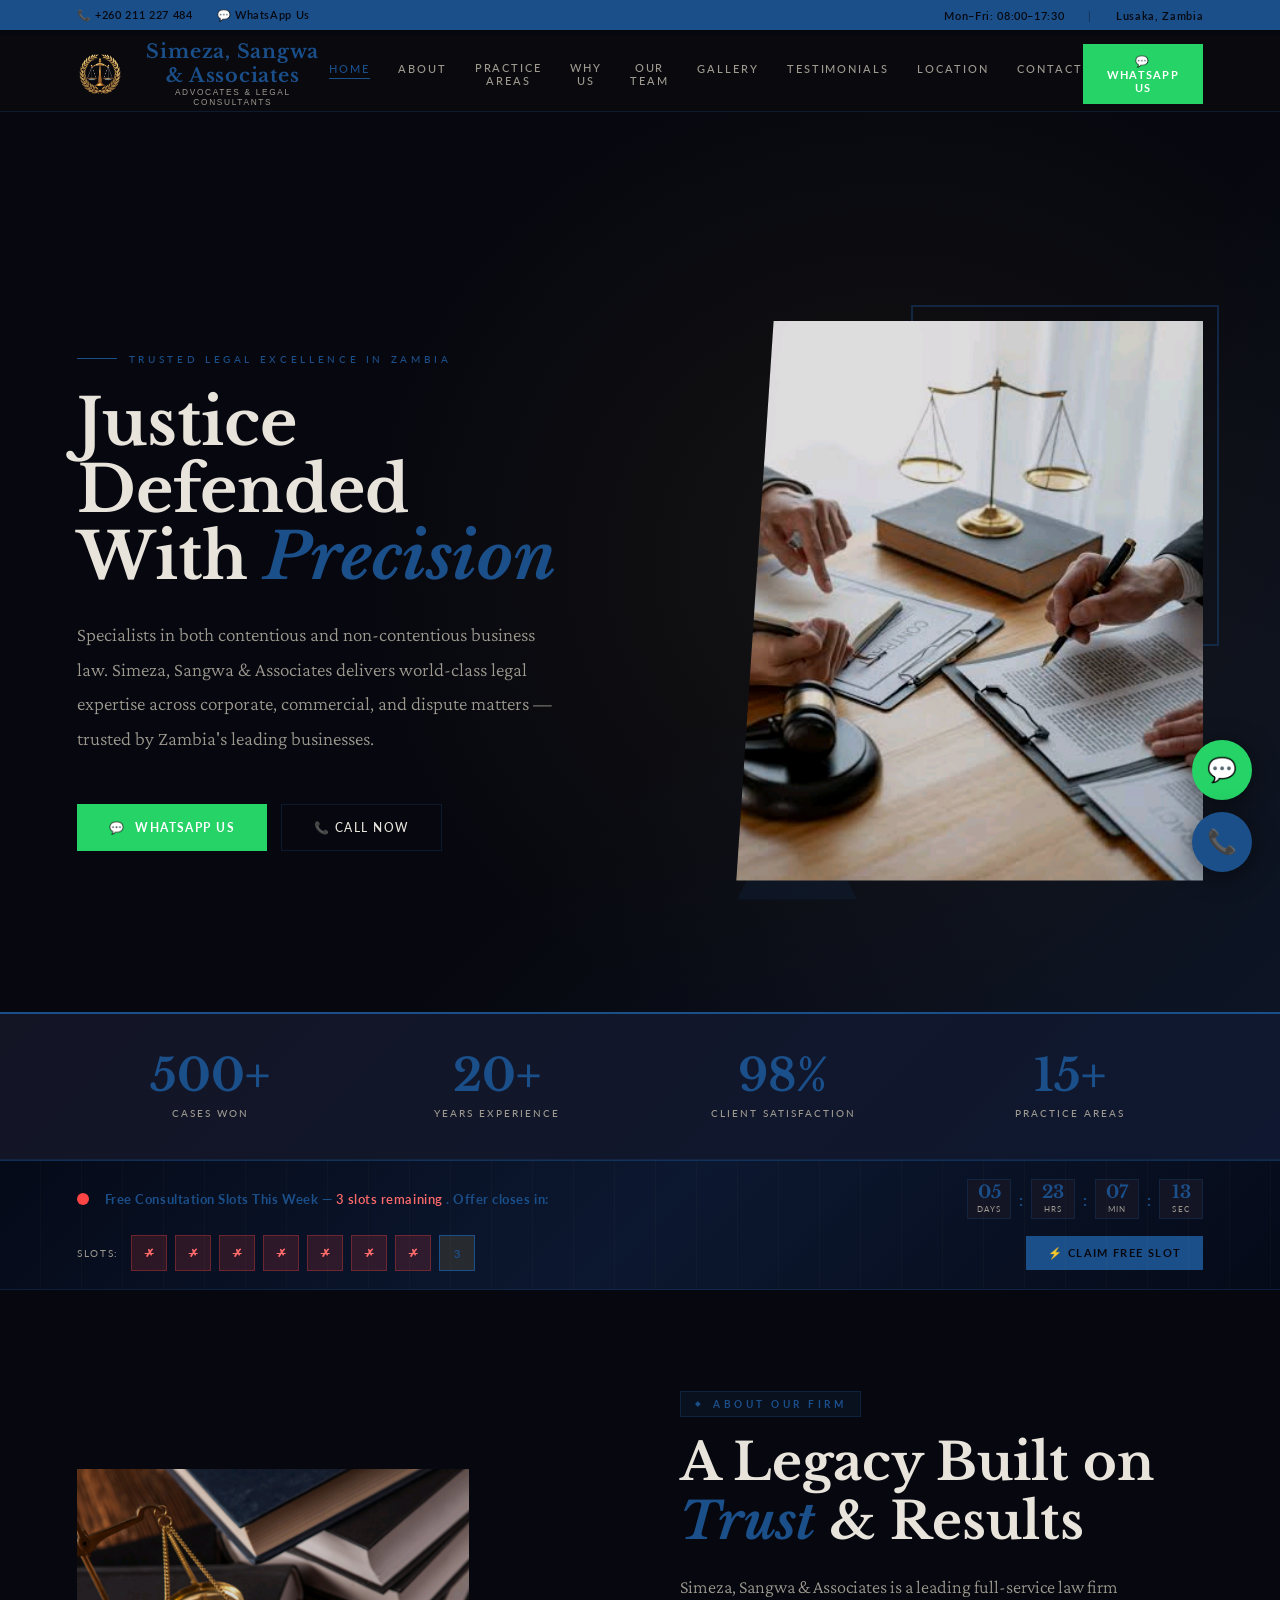
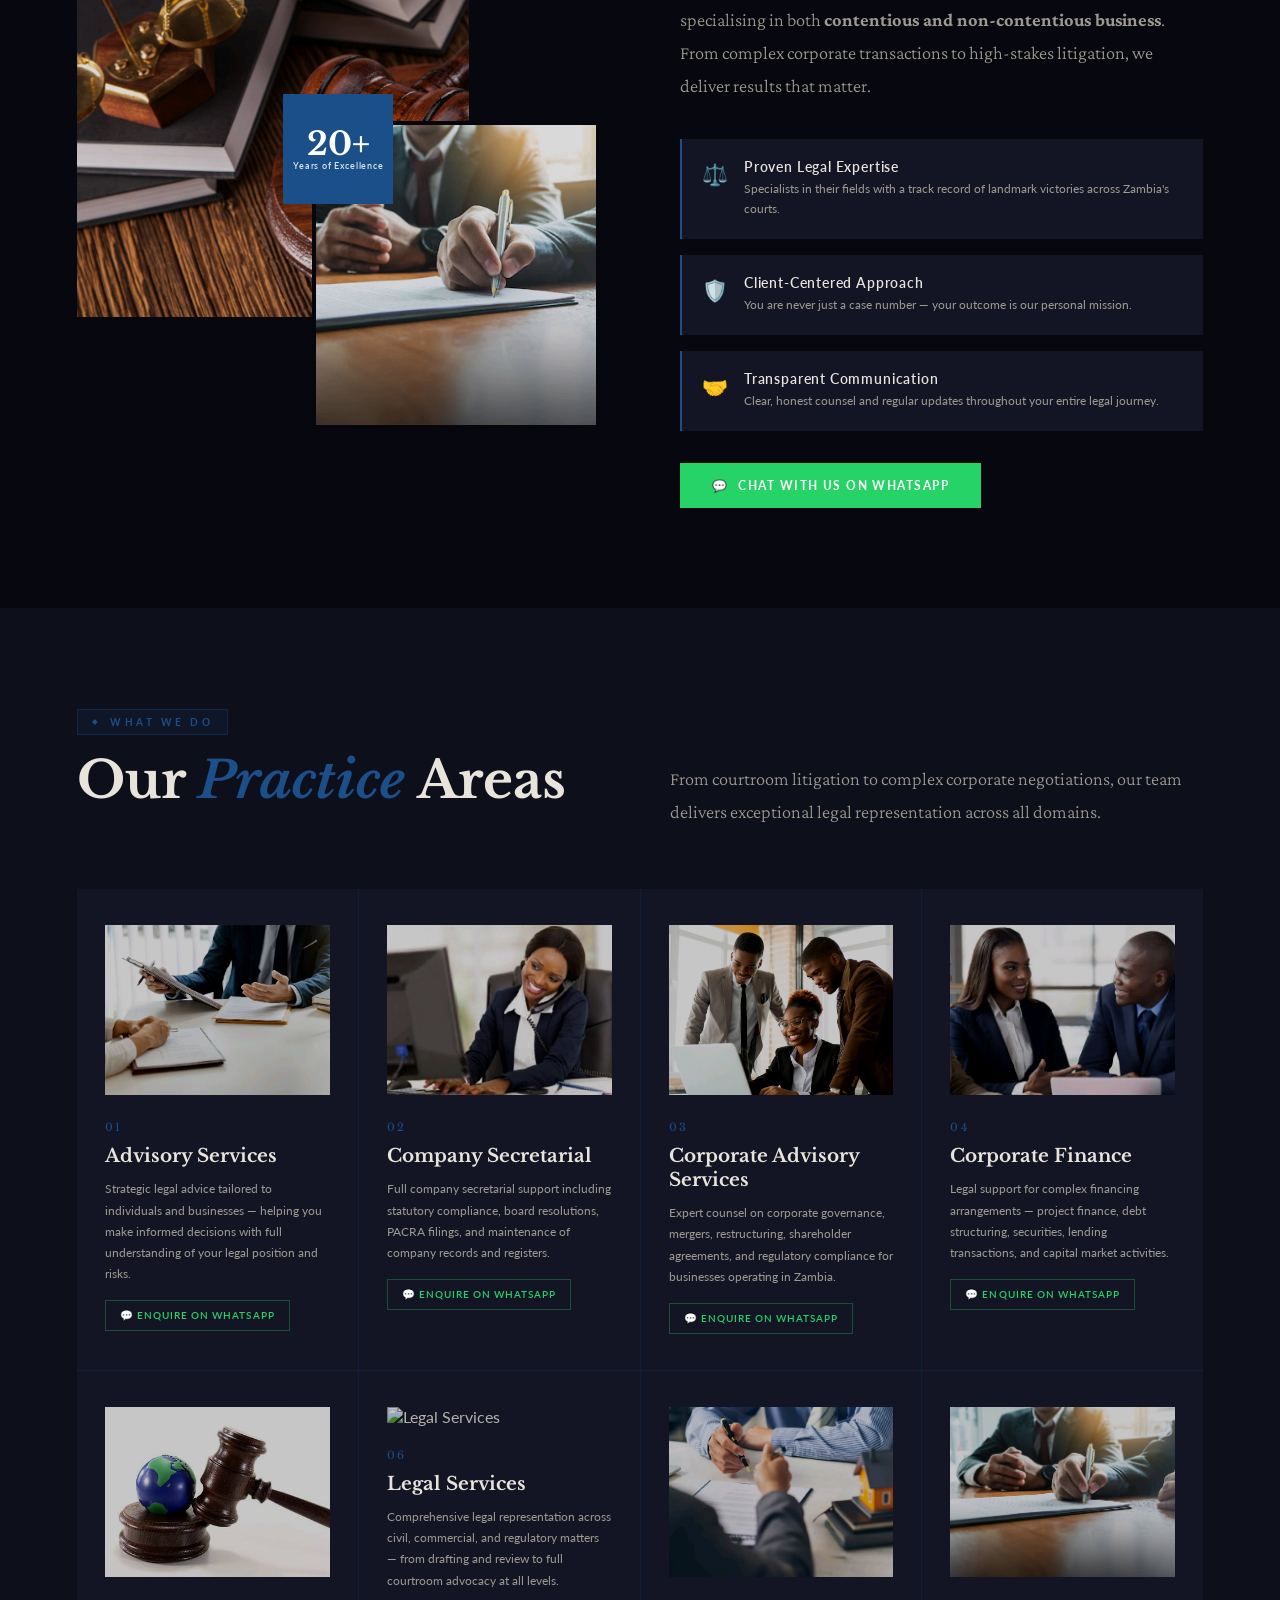
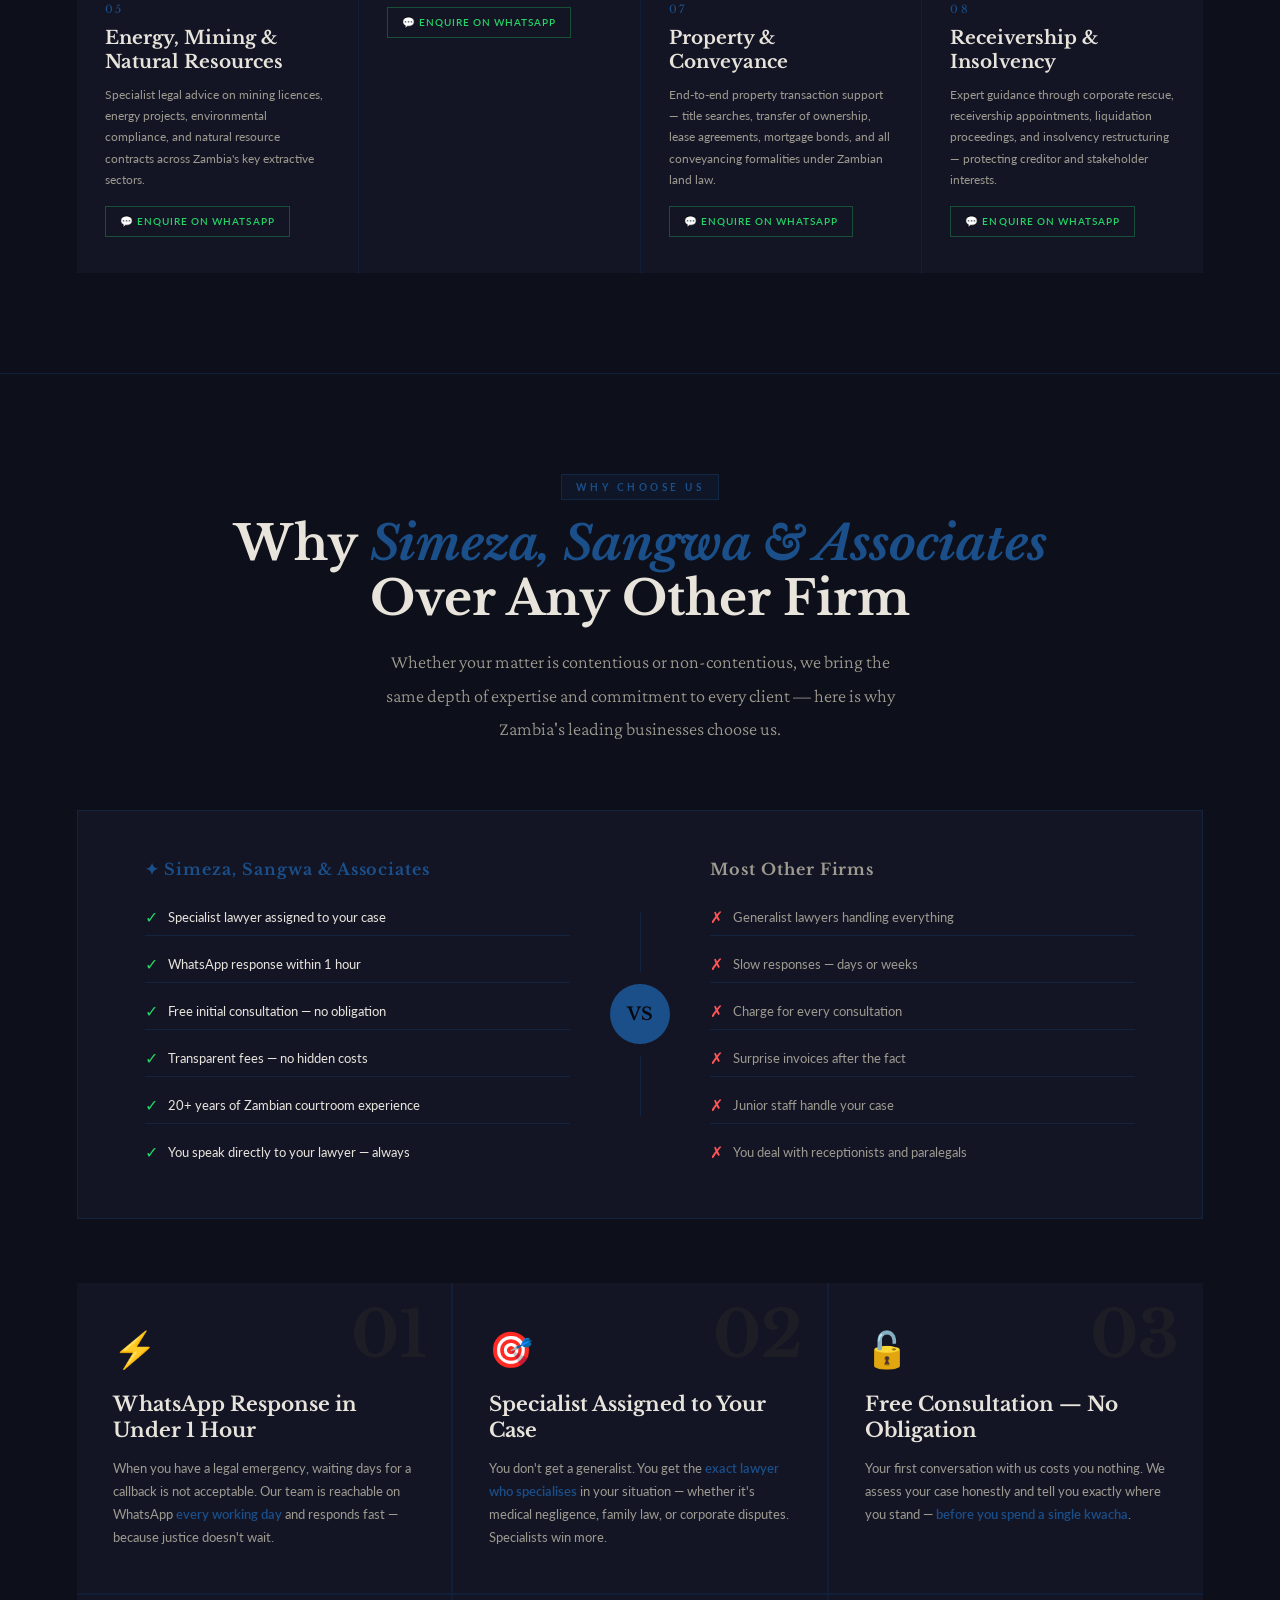
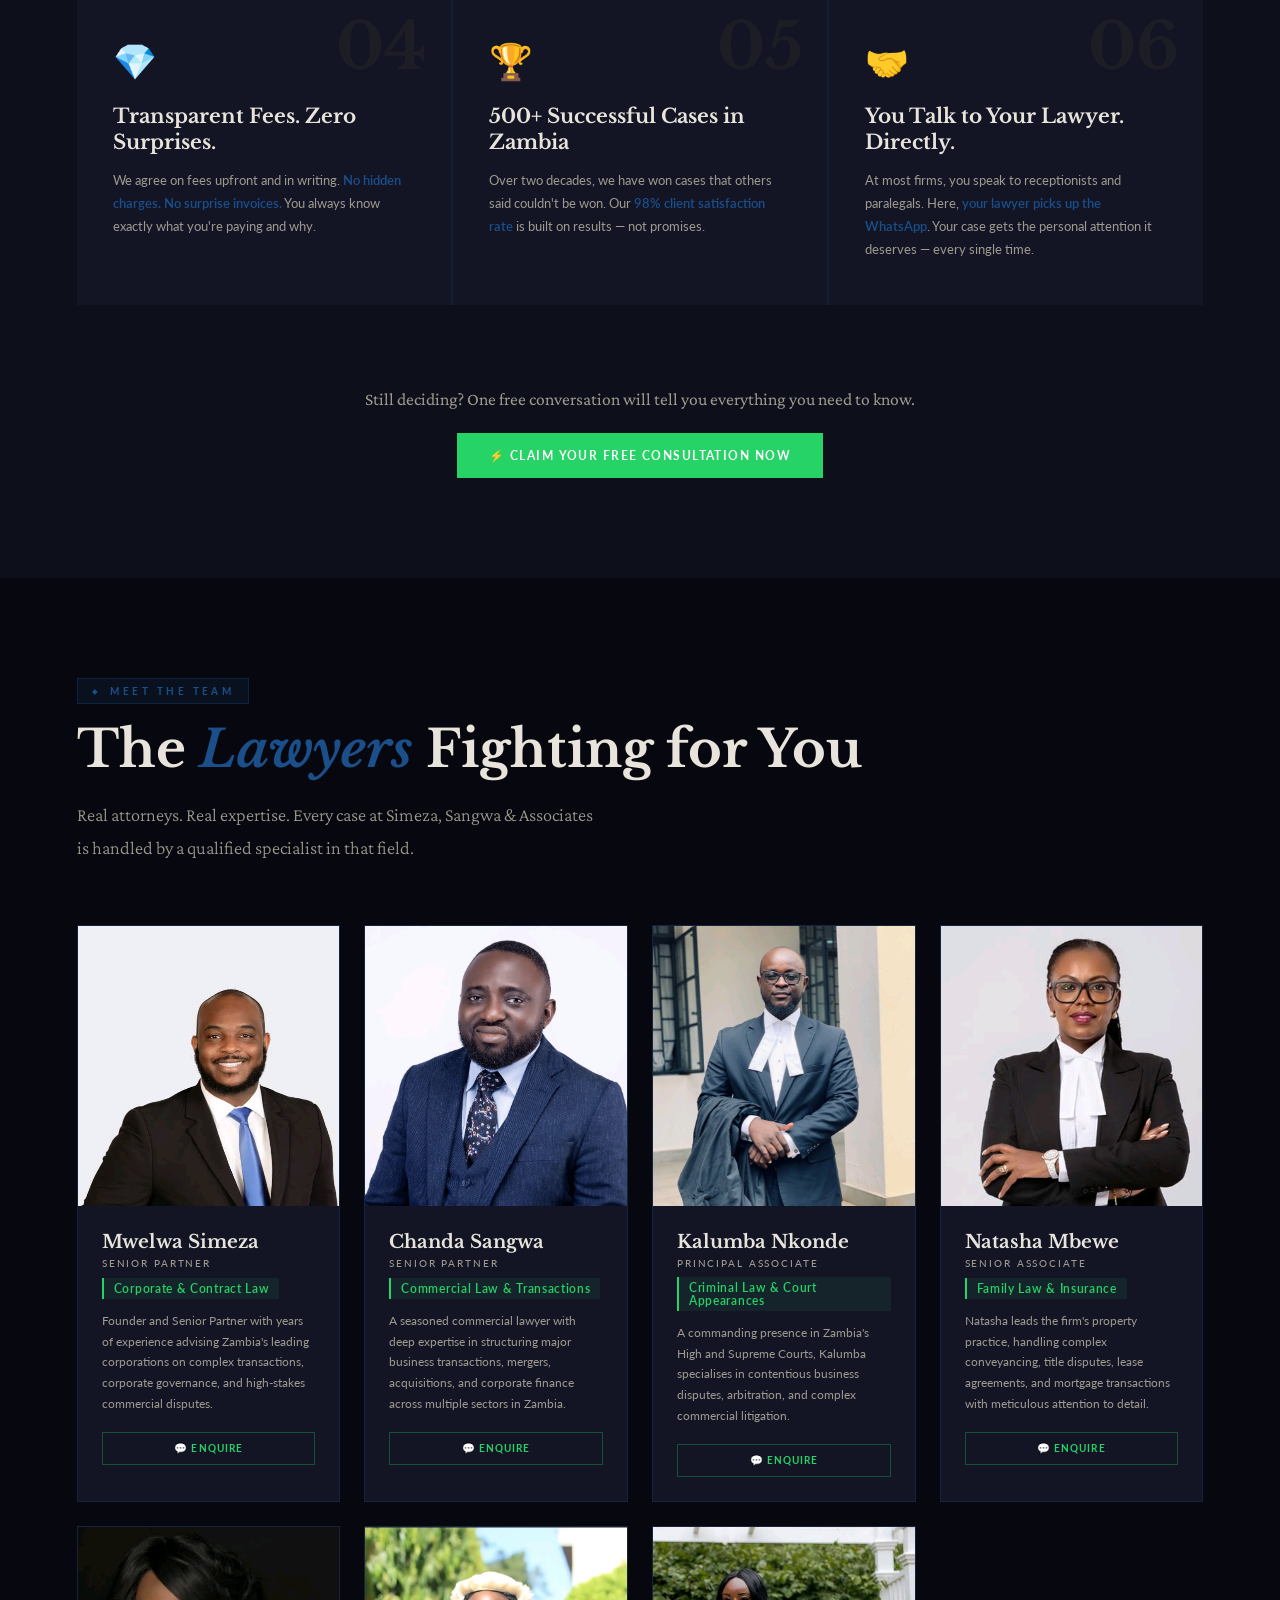
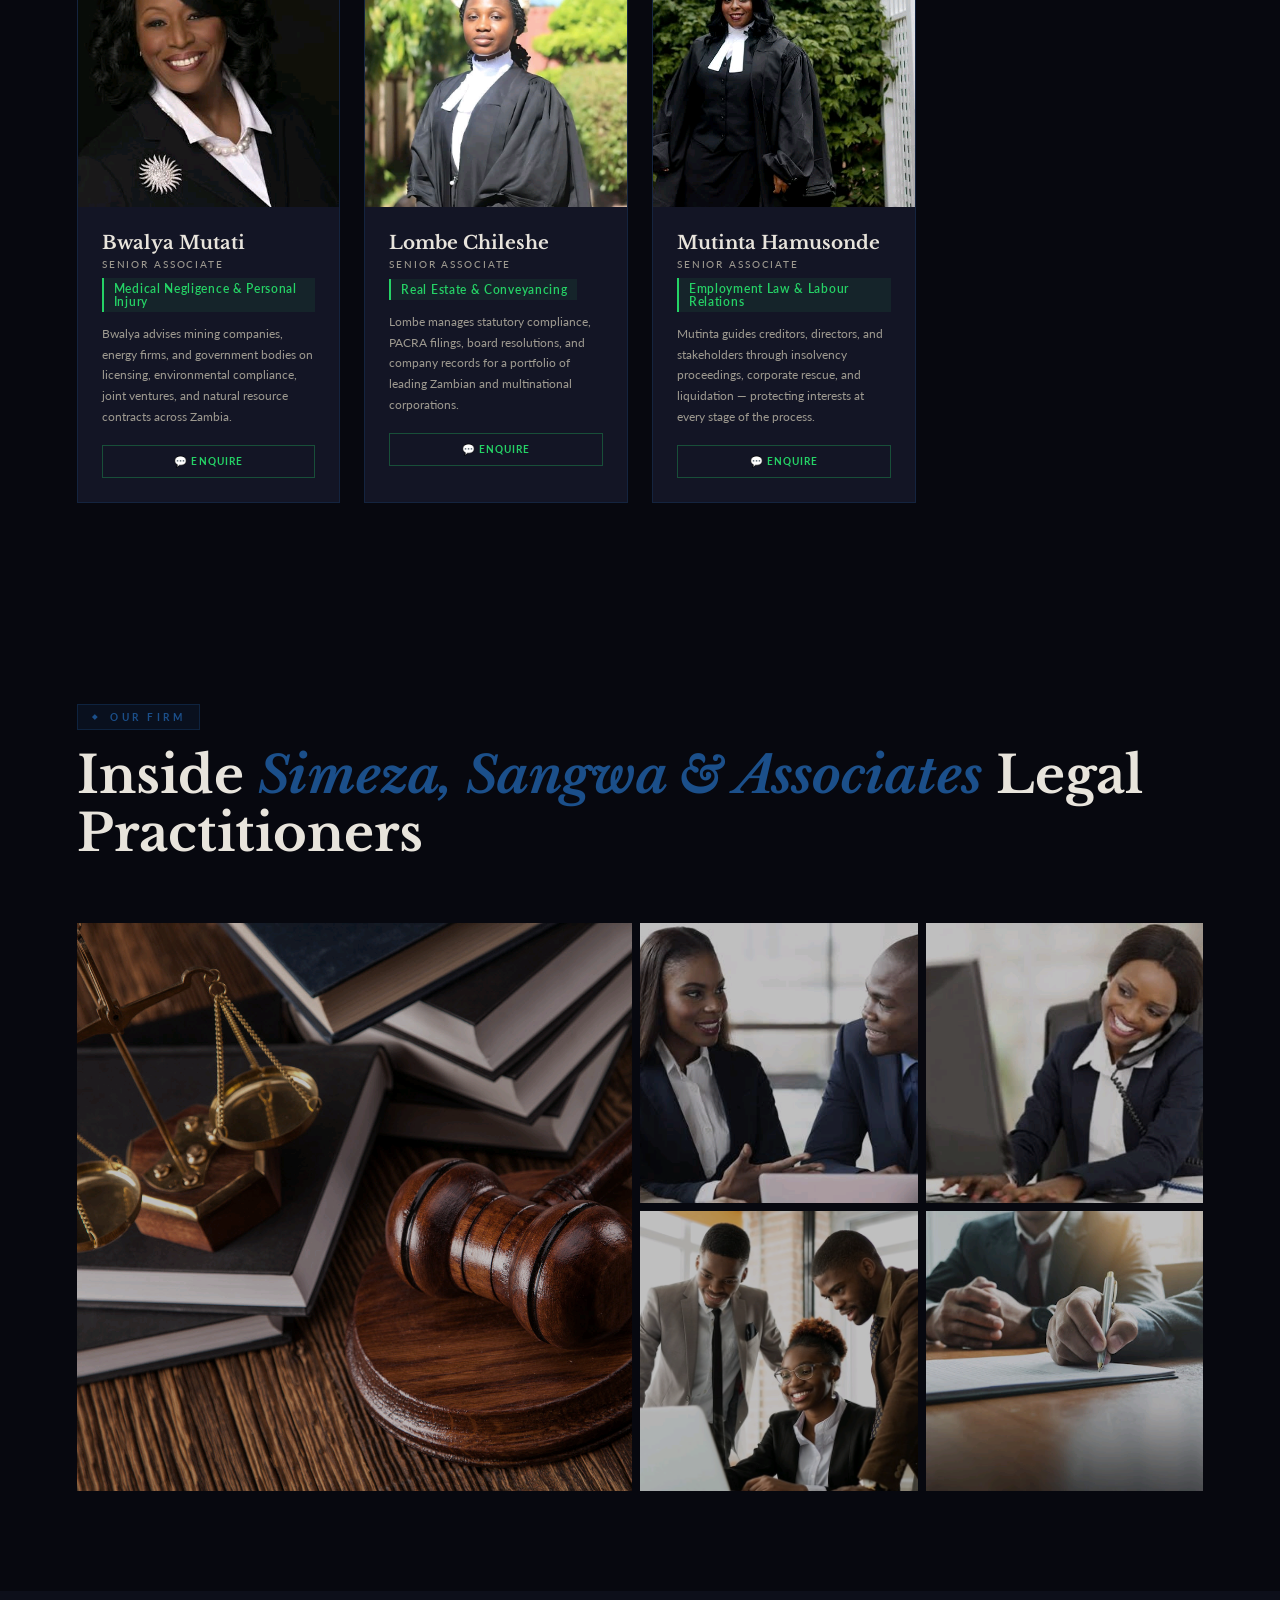
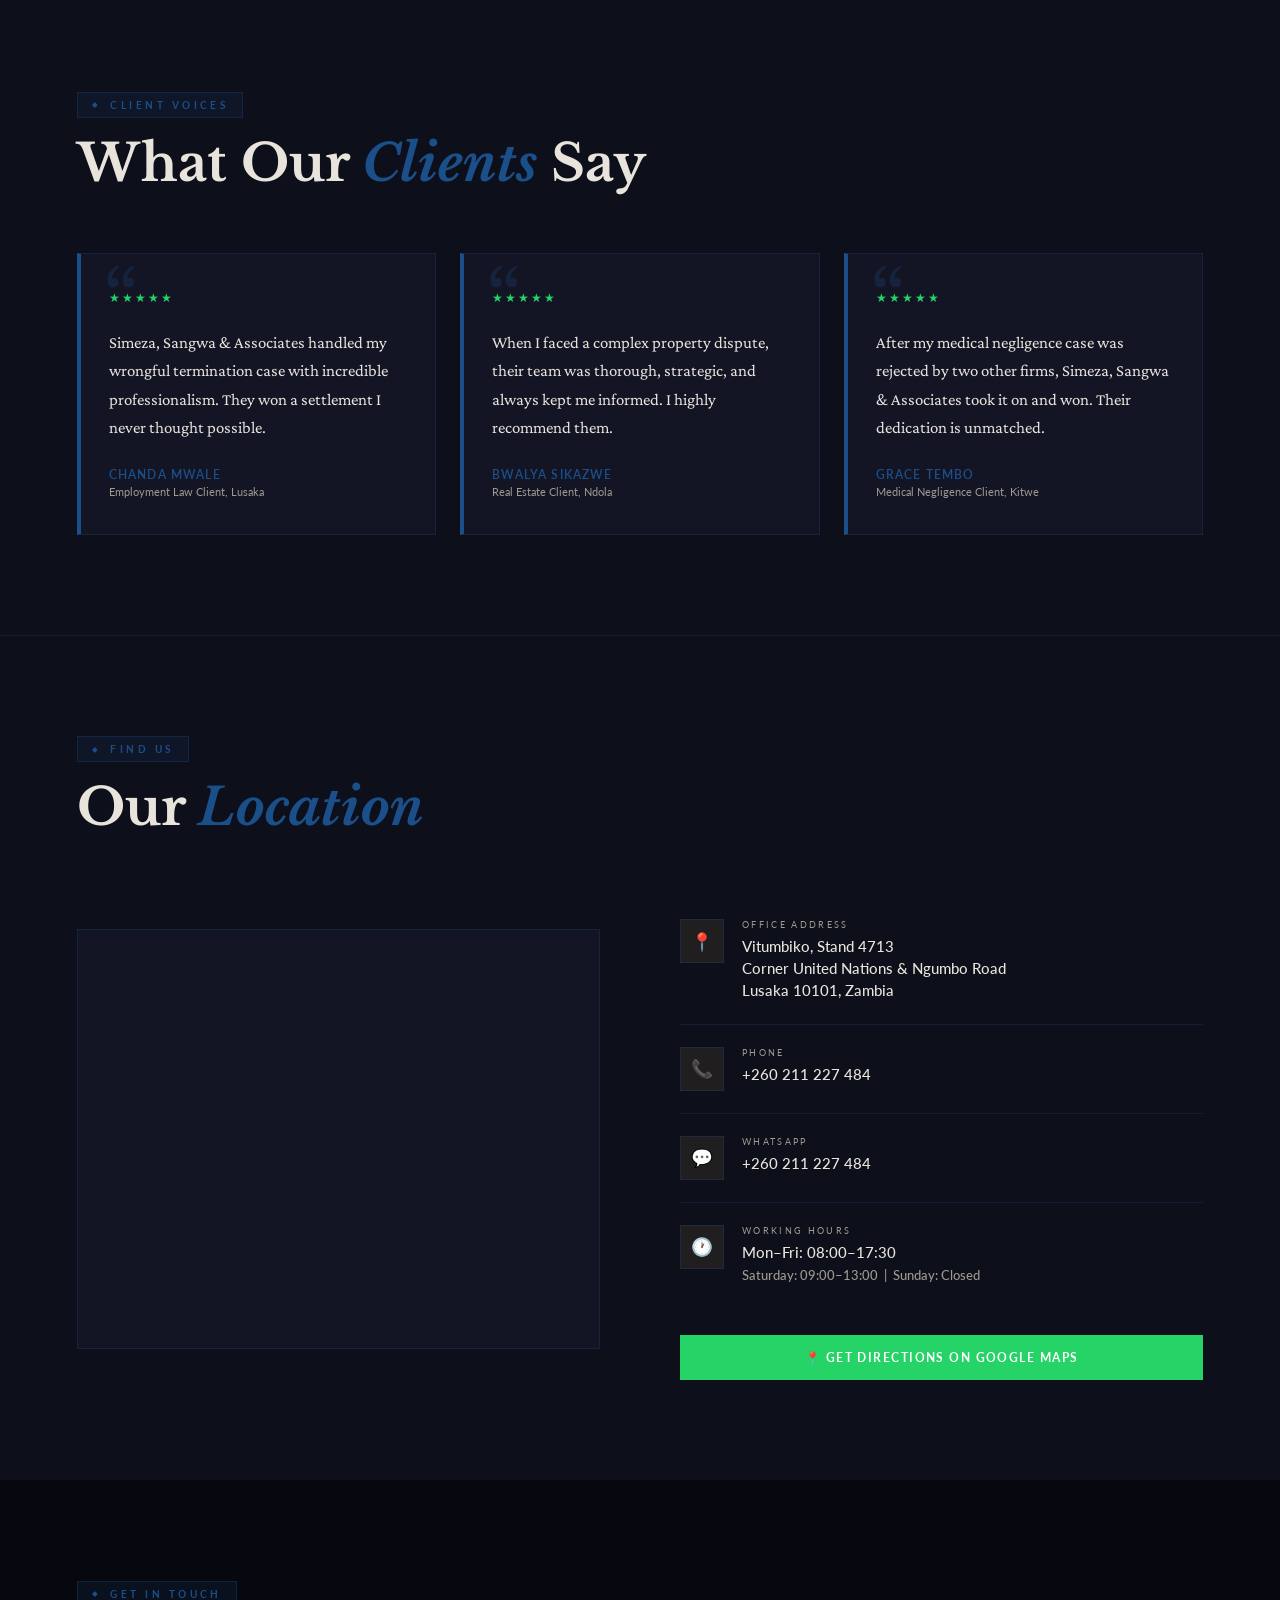
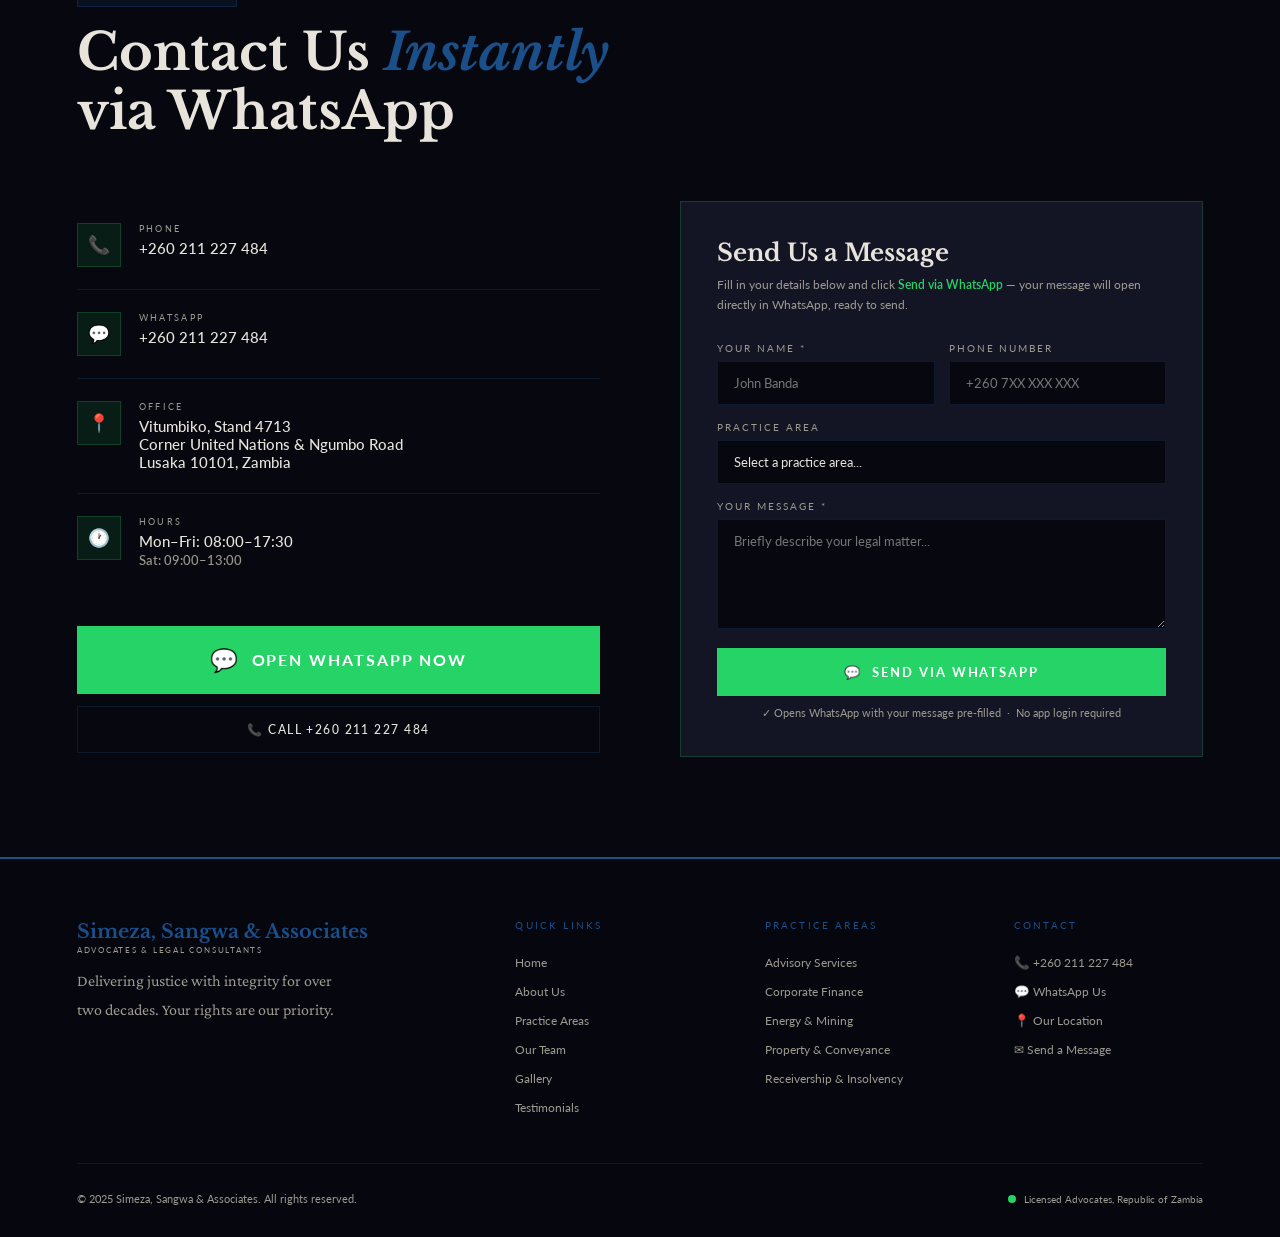
==== commit 819d5c21: "Fix image source for Legal Services card" ====
--- a/index.html
+++ b/index.html
@@ -187,7 +187,7 @@
         <button class="practice-wa-btn">💬 Enquire on WhatsApp</button>
       </div>
       <div class="practice-card anim-el" onclick="waEnquire('Legal Services')">
-        <img src="images/legal-services" alt="Legal Services" class="practice-card-img">
+        <img src="images/legal-service" alt="Legal Services" class="practice-card-img">
         <div class="practice-num">06</div><div class="practice-title">Legal Services</div>
         <div class="practice-desc">Comprehensive legal representation across civil, commercial, and regulatory matters — from drafting and review to full courtroom advocacy at all levels.</div>
         <button class="practice-wa-btn">💬 Enquire on WhatsApp</button>
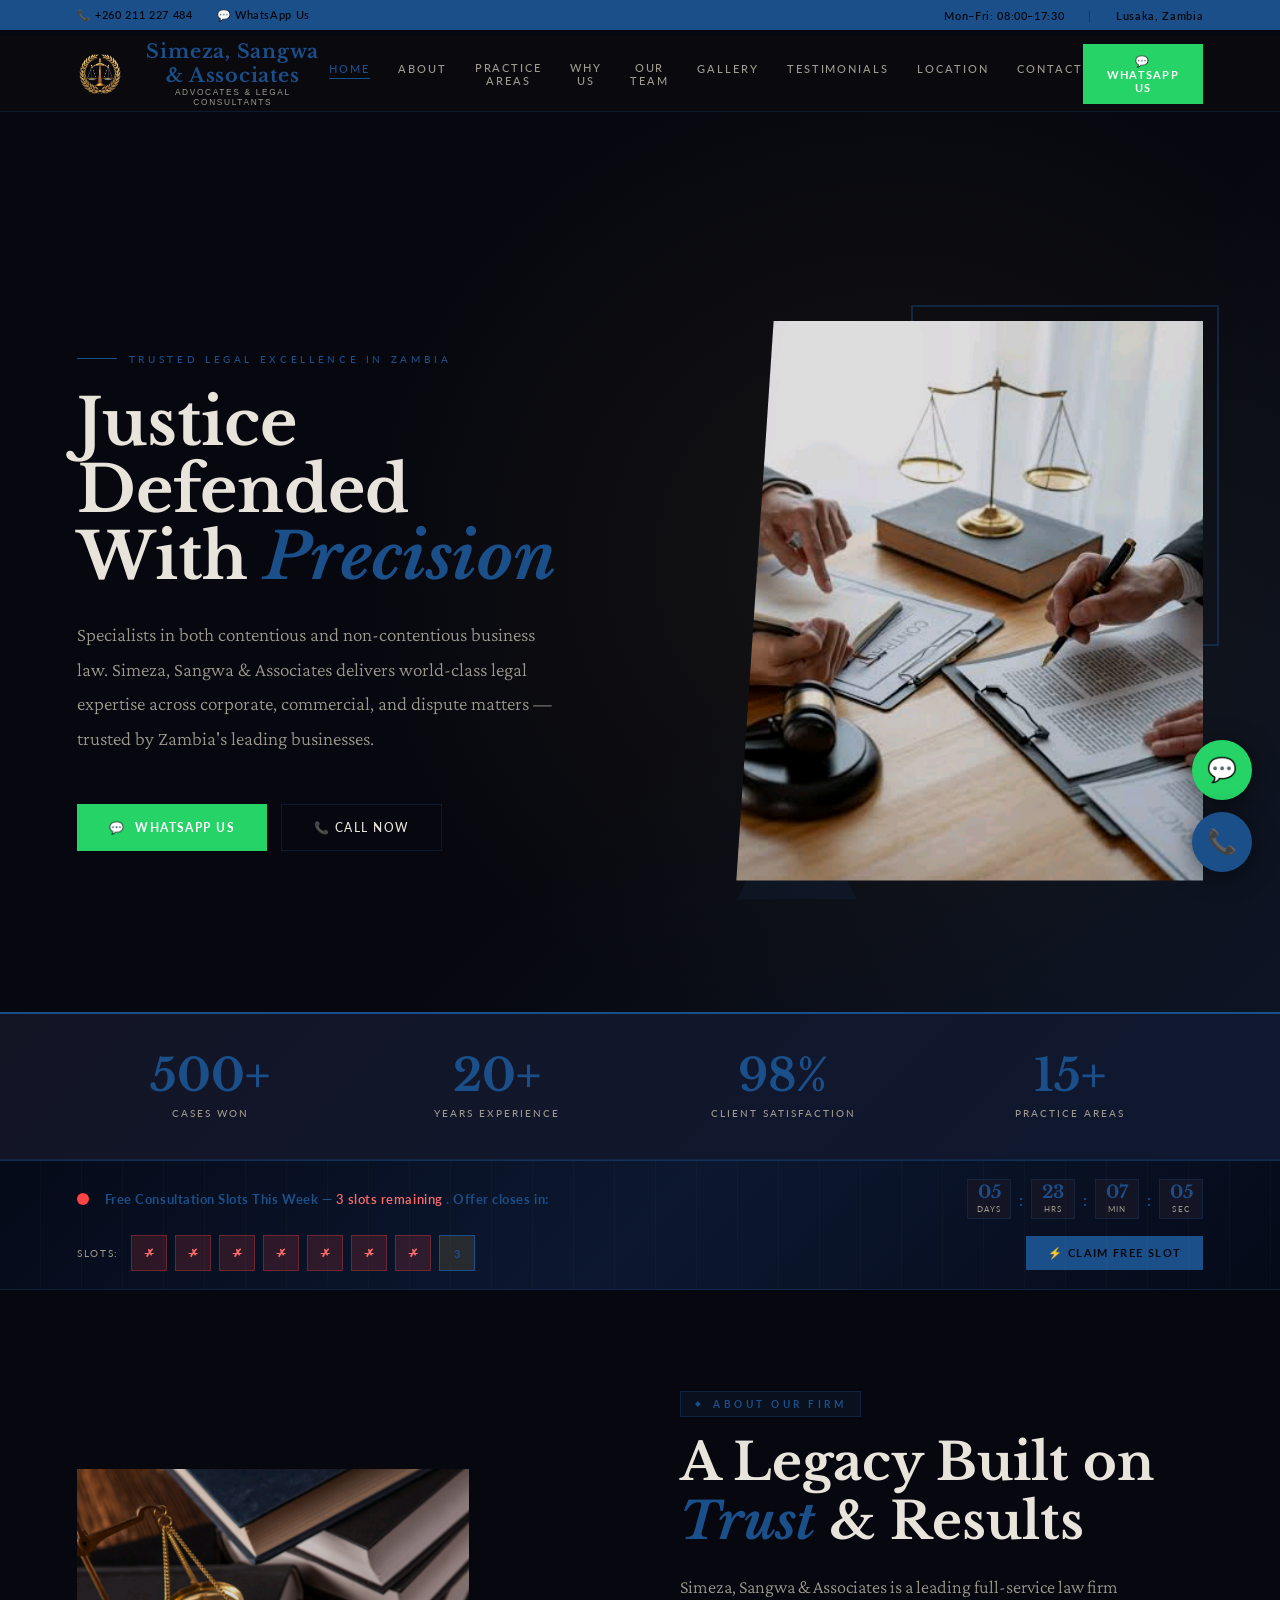
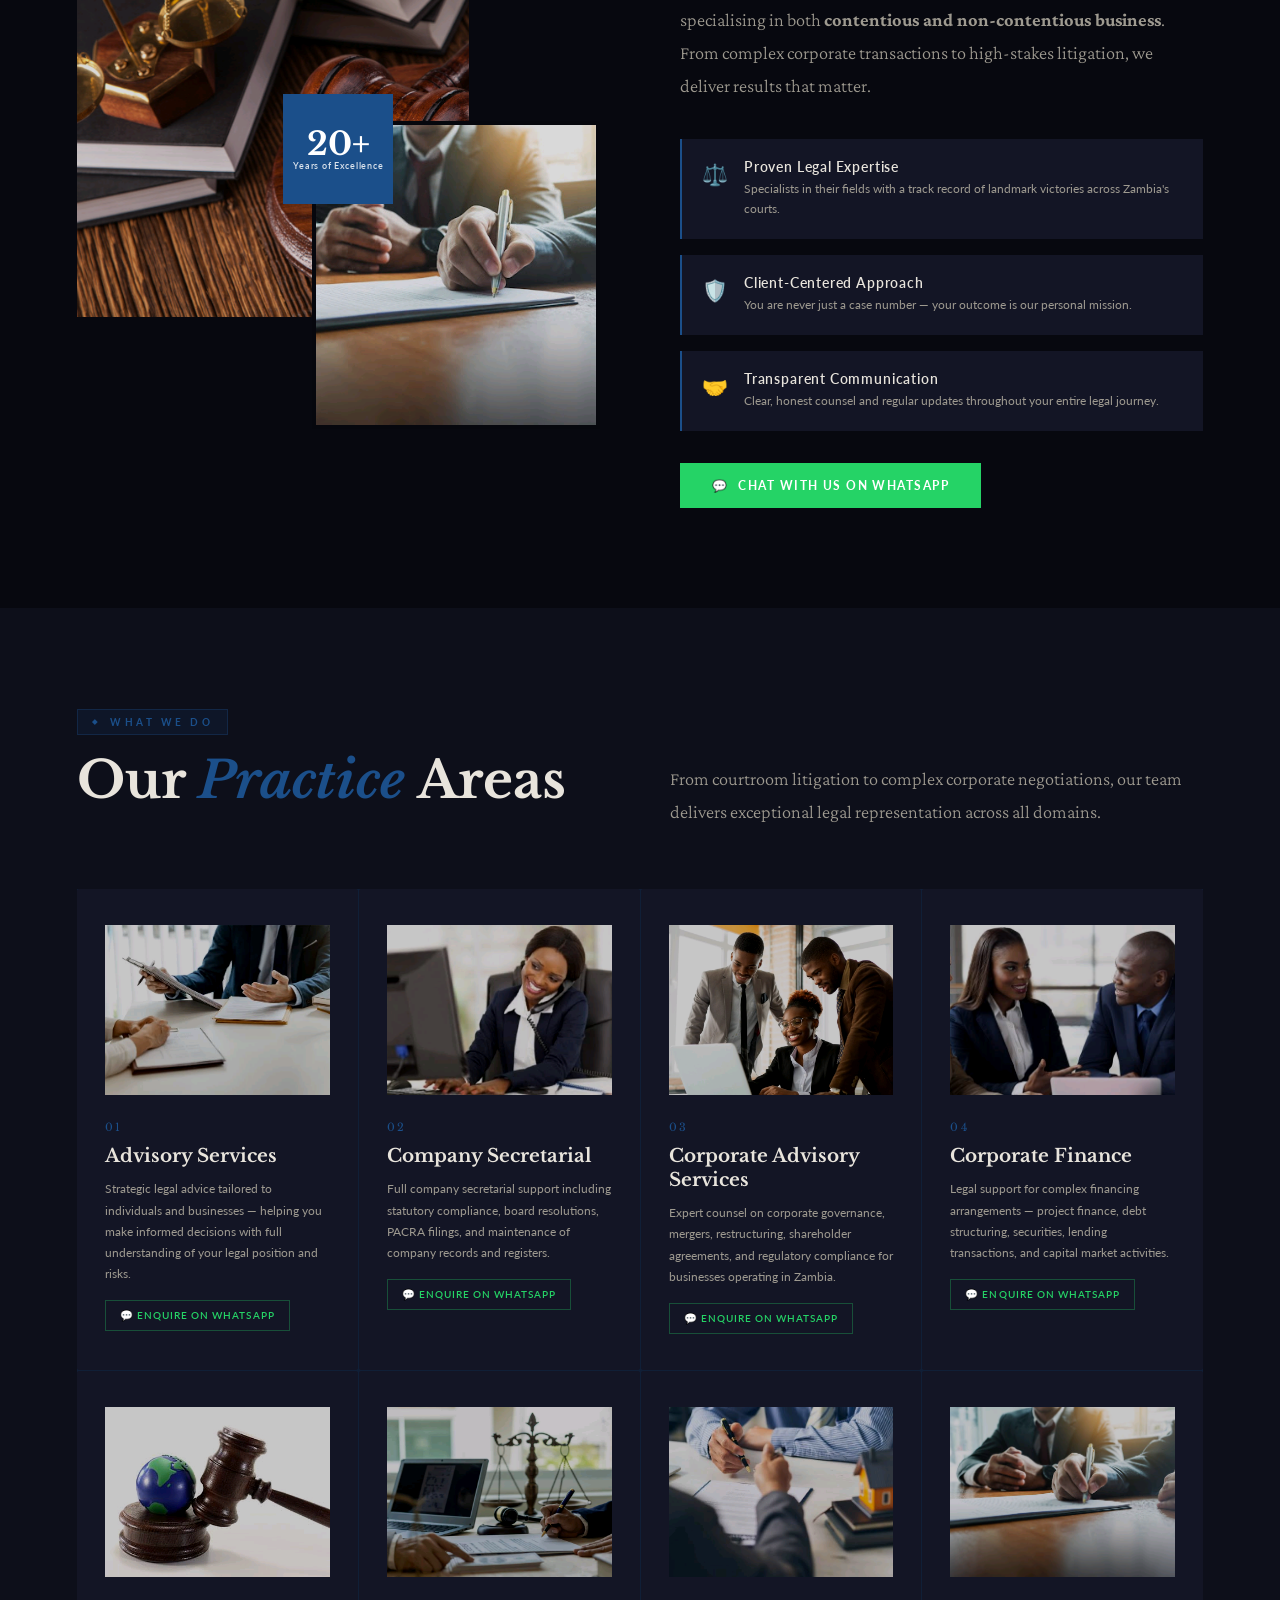
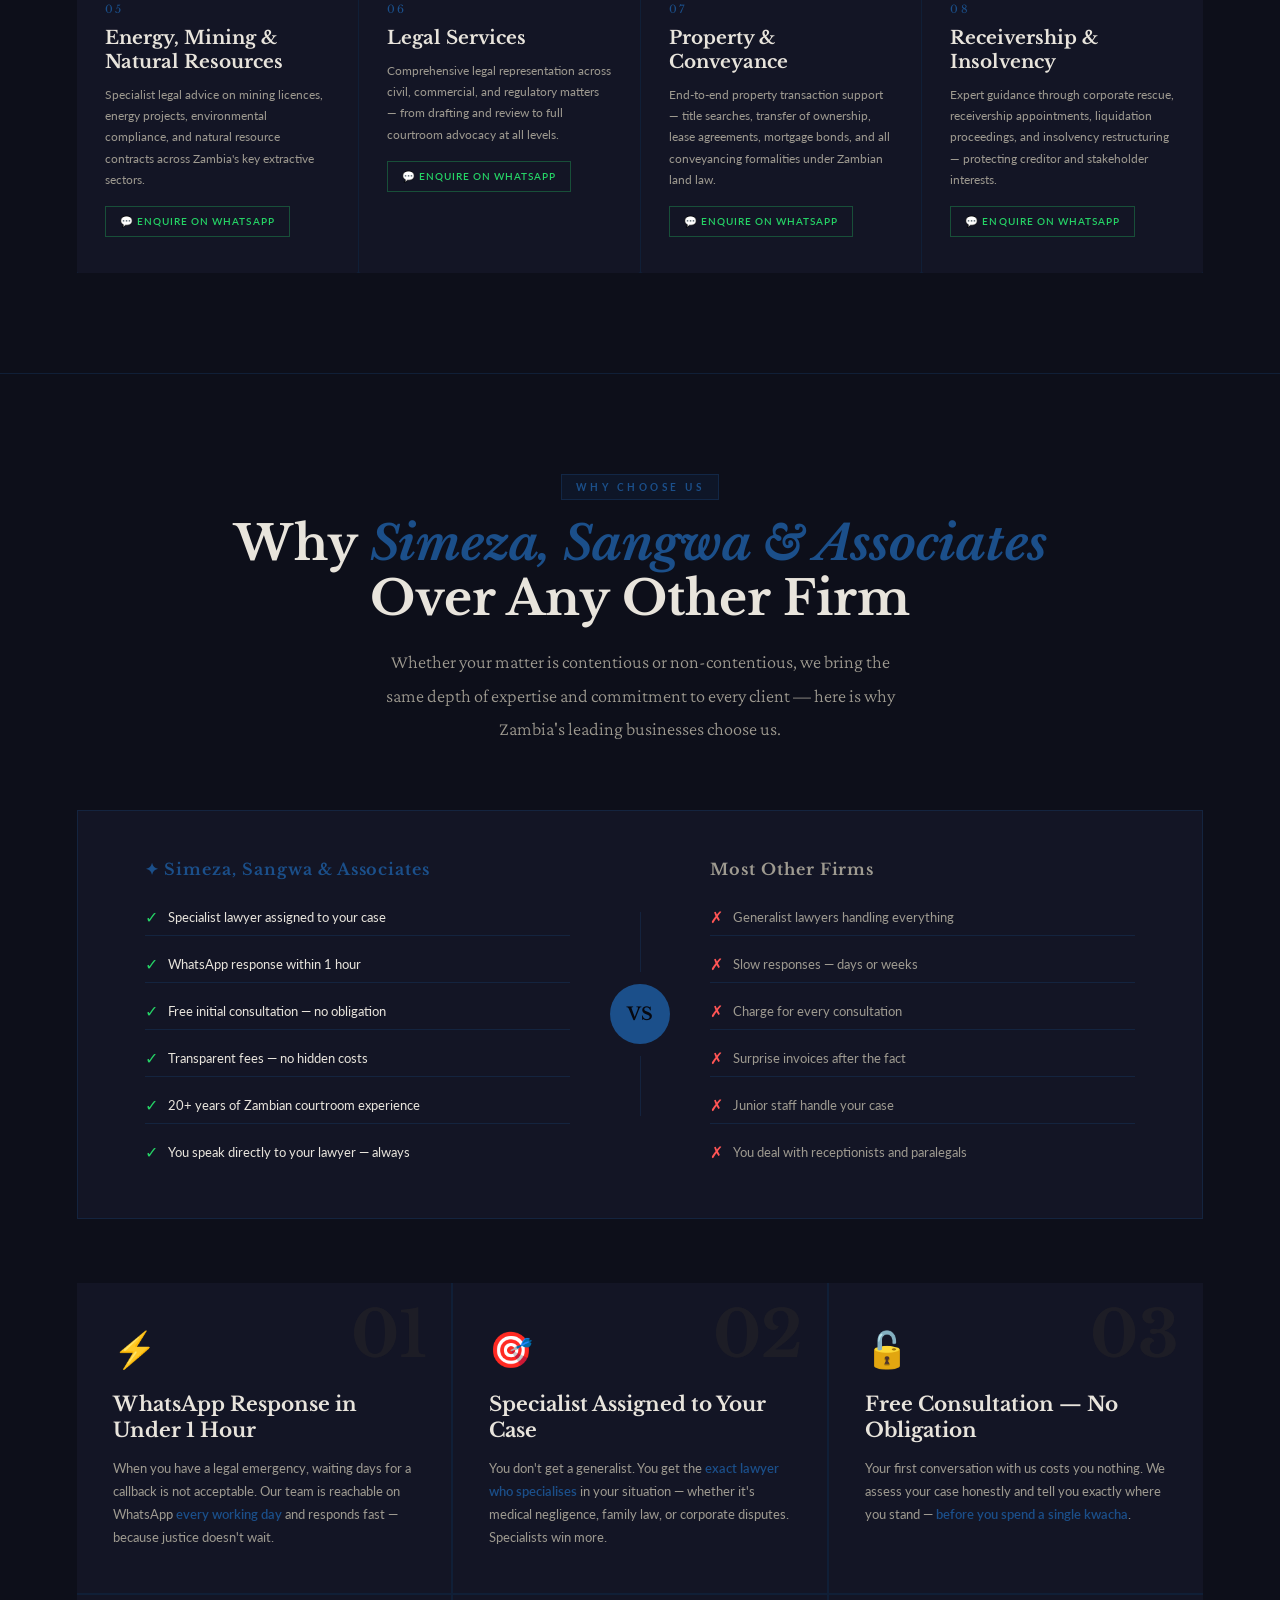
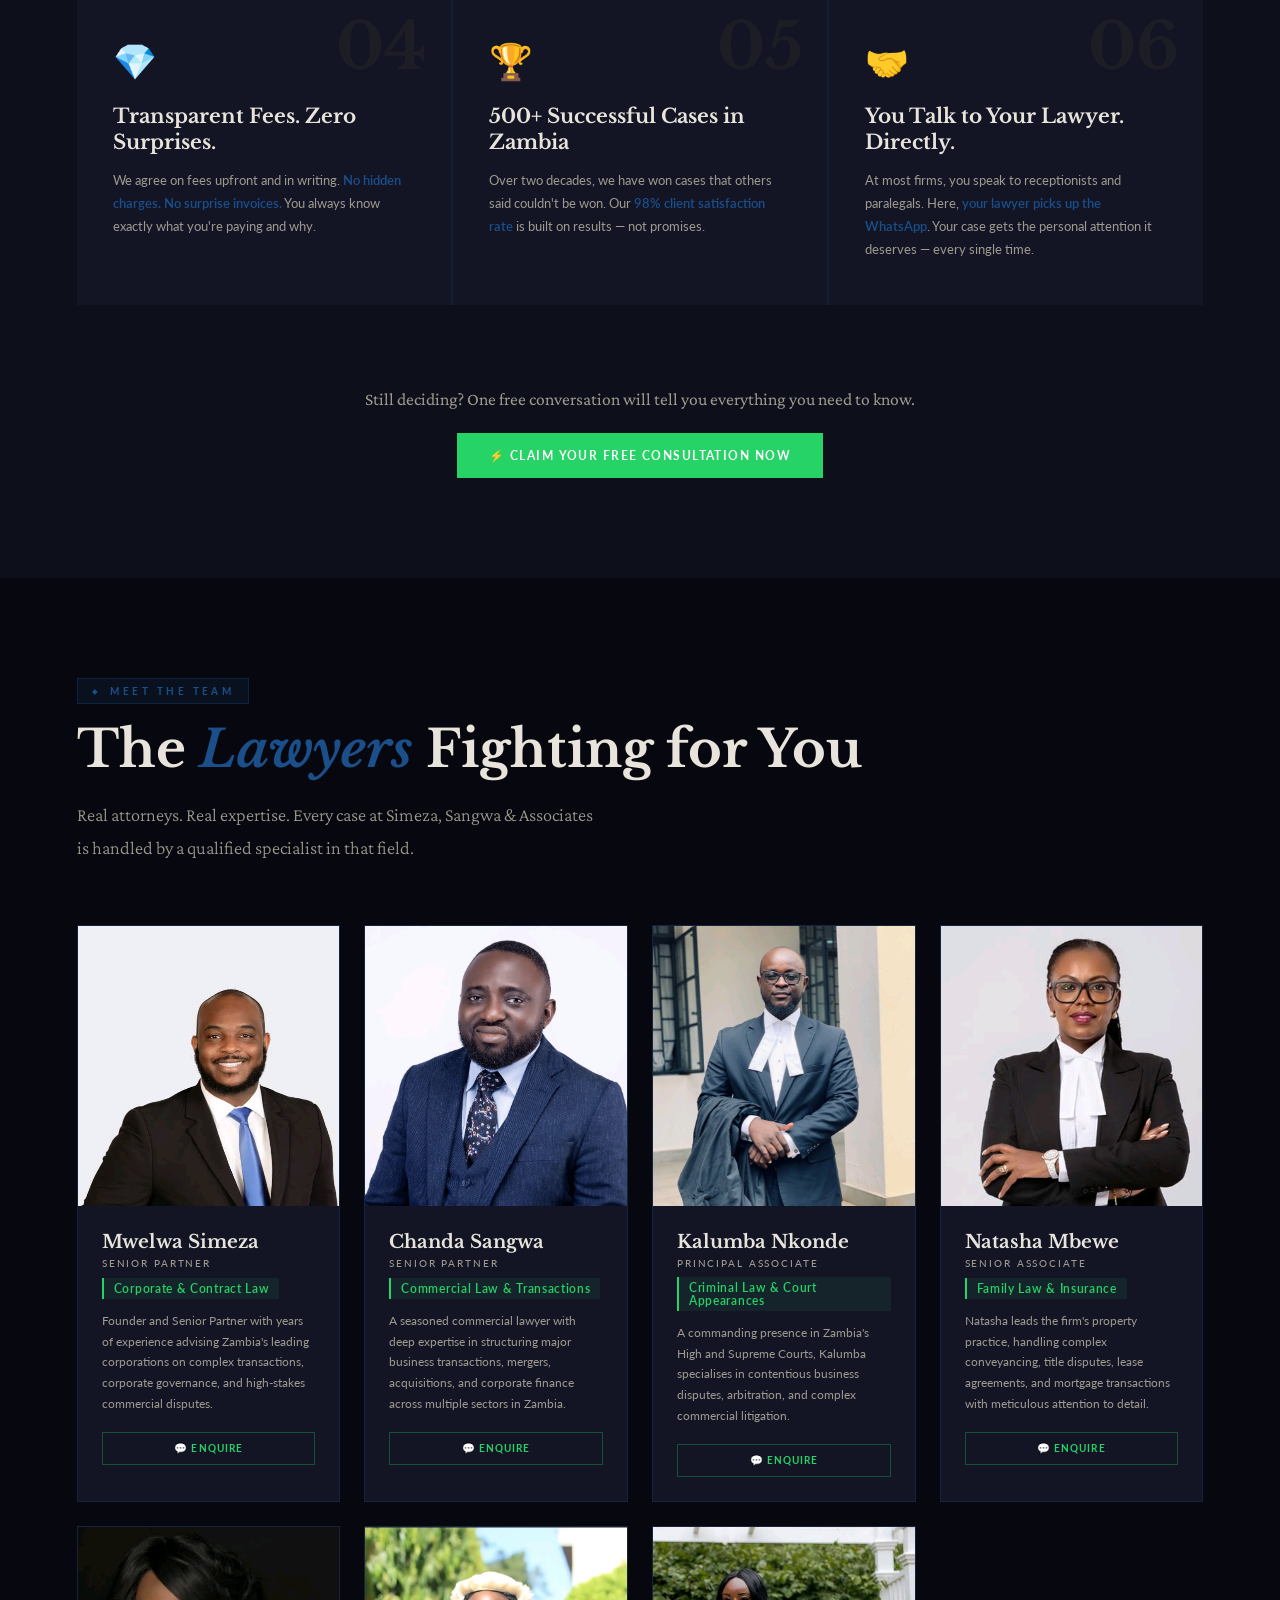
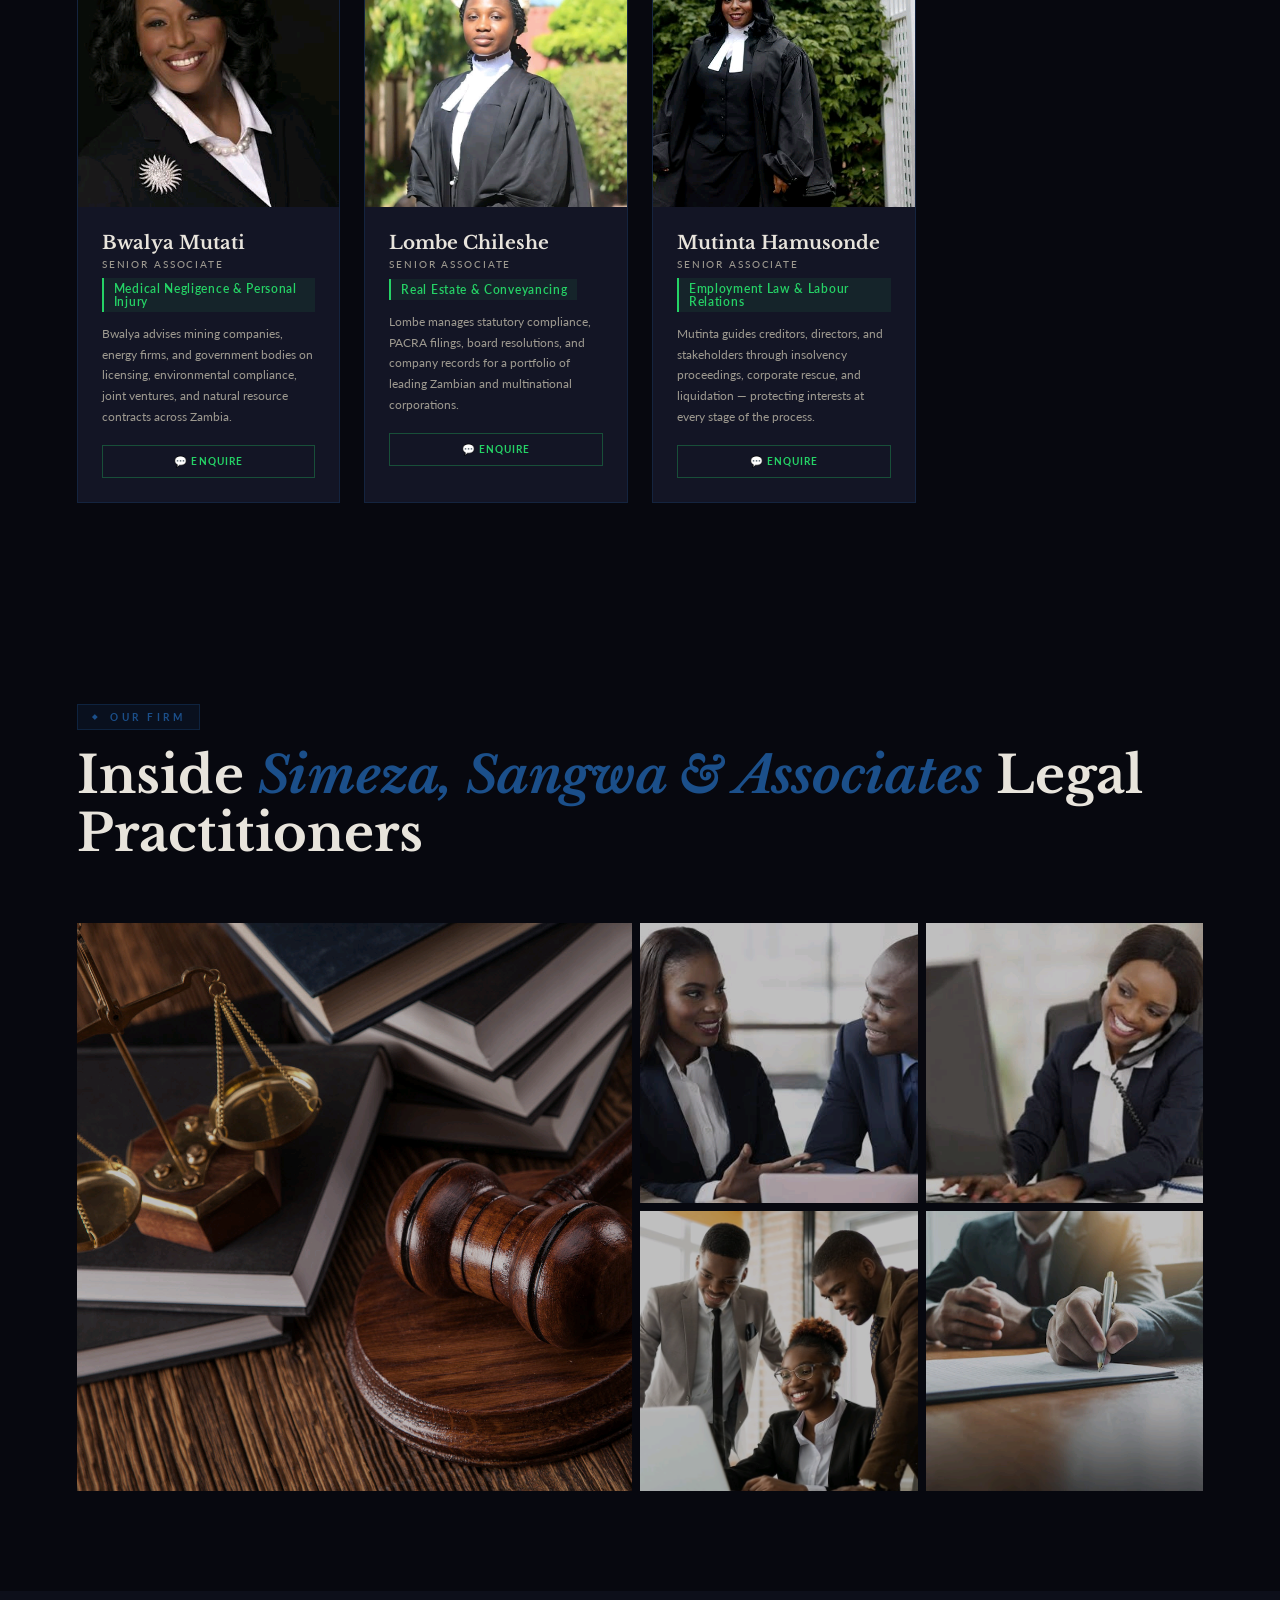
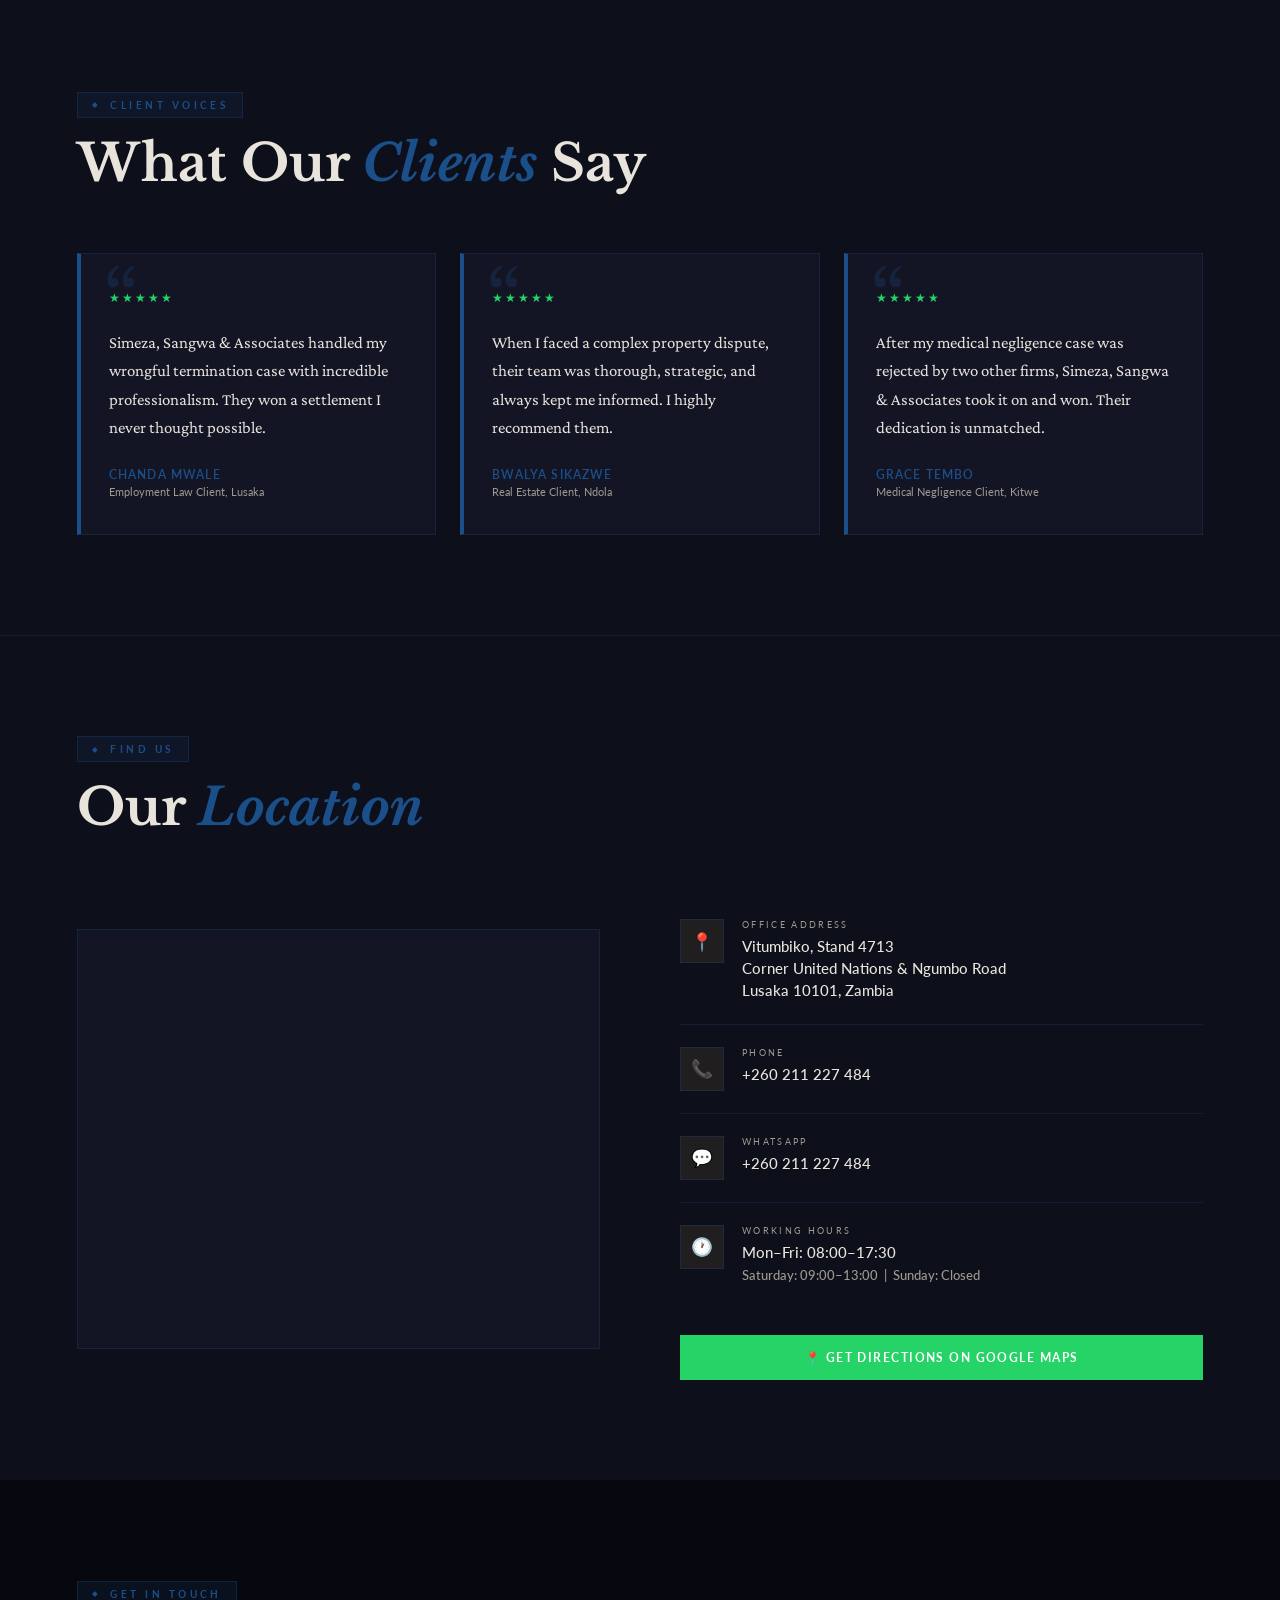
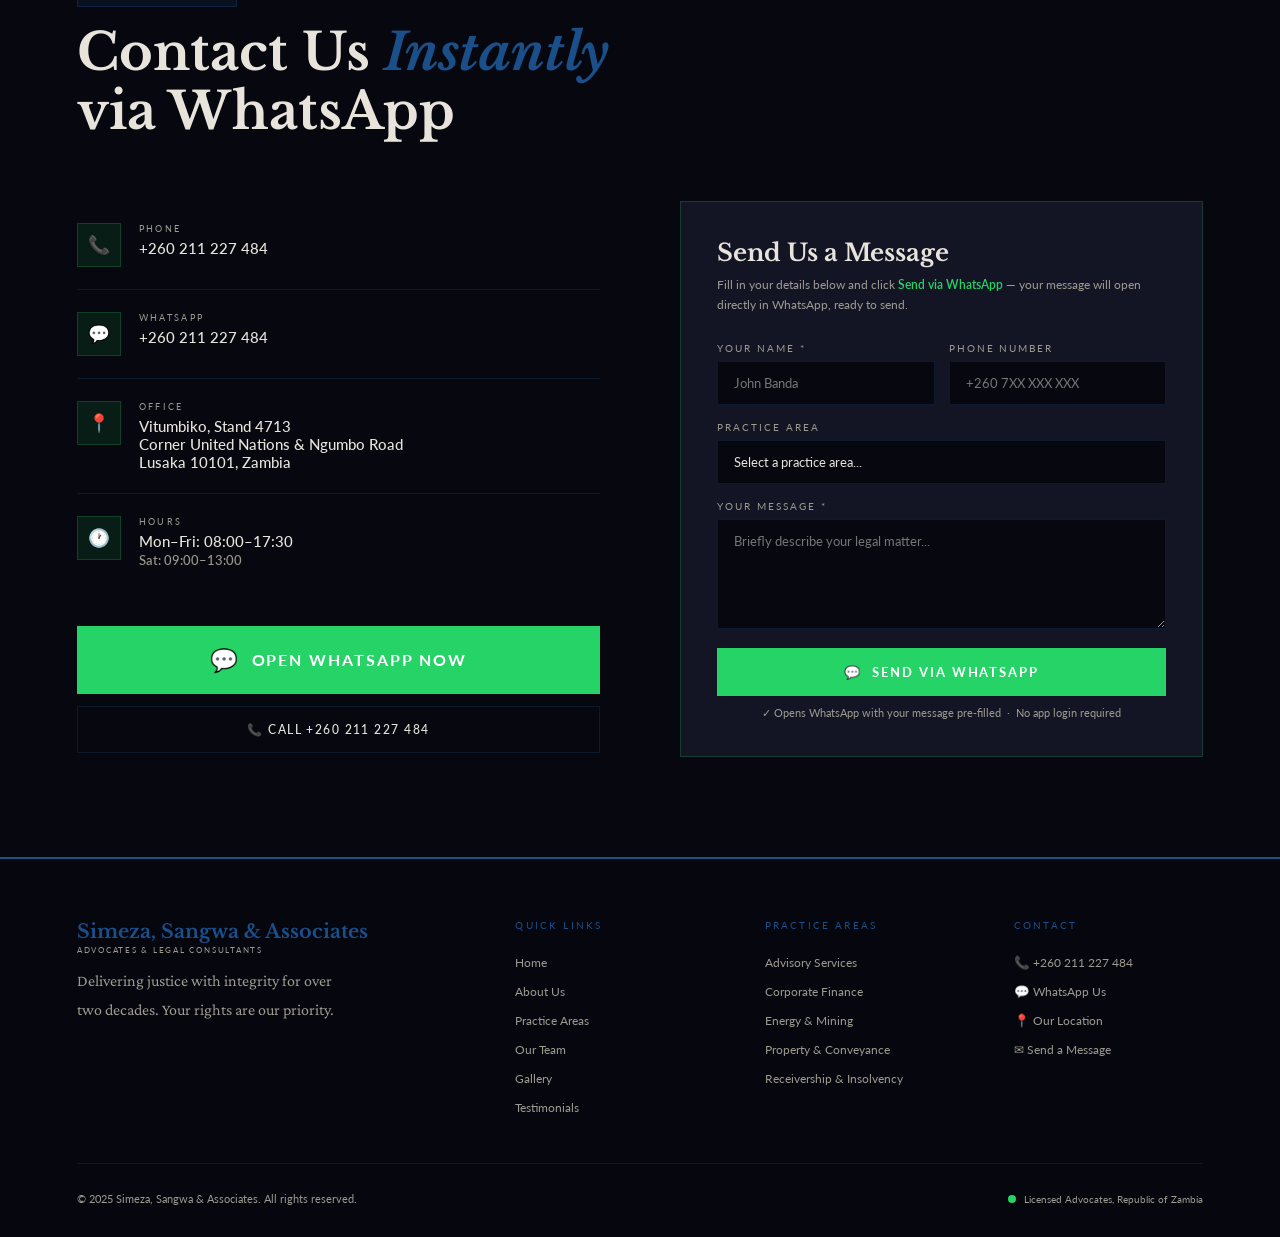
==== commit 5b957f85: "Fix image source for legal services in index.html" ====
--- a/index.html
+++ b/index.html
@@ -187,7 +187,7 @@
         <button class="practice-wa-btn">💬 Enquire on WhatsApp</button>
       </div>
       <div class="practice-card anim-el" onclick="waEnquire('Legal Services')">
-        <img src="images/legal-service" alt="Legal Services" class="practice-card-img">
+        <img src="images/legal-service.jpg" alt="Legal Services" class="practice-card-img">
         <div class="practice-num">06</div><div class="practice-title">Legal Services</div>
         <div class="practice-desc">Comprehensive legal representation across civil, commercial, and regulatory matters — from drafting and review to full courtroom advocacy at all levels.</div>
         <button class="practice-wa-btn">💬 Enquire on WhatsApp</button>
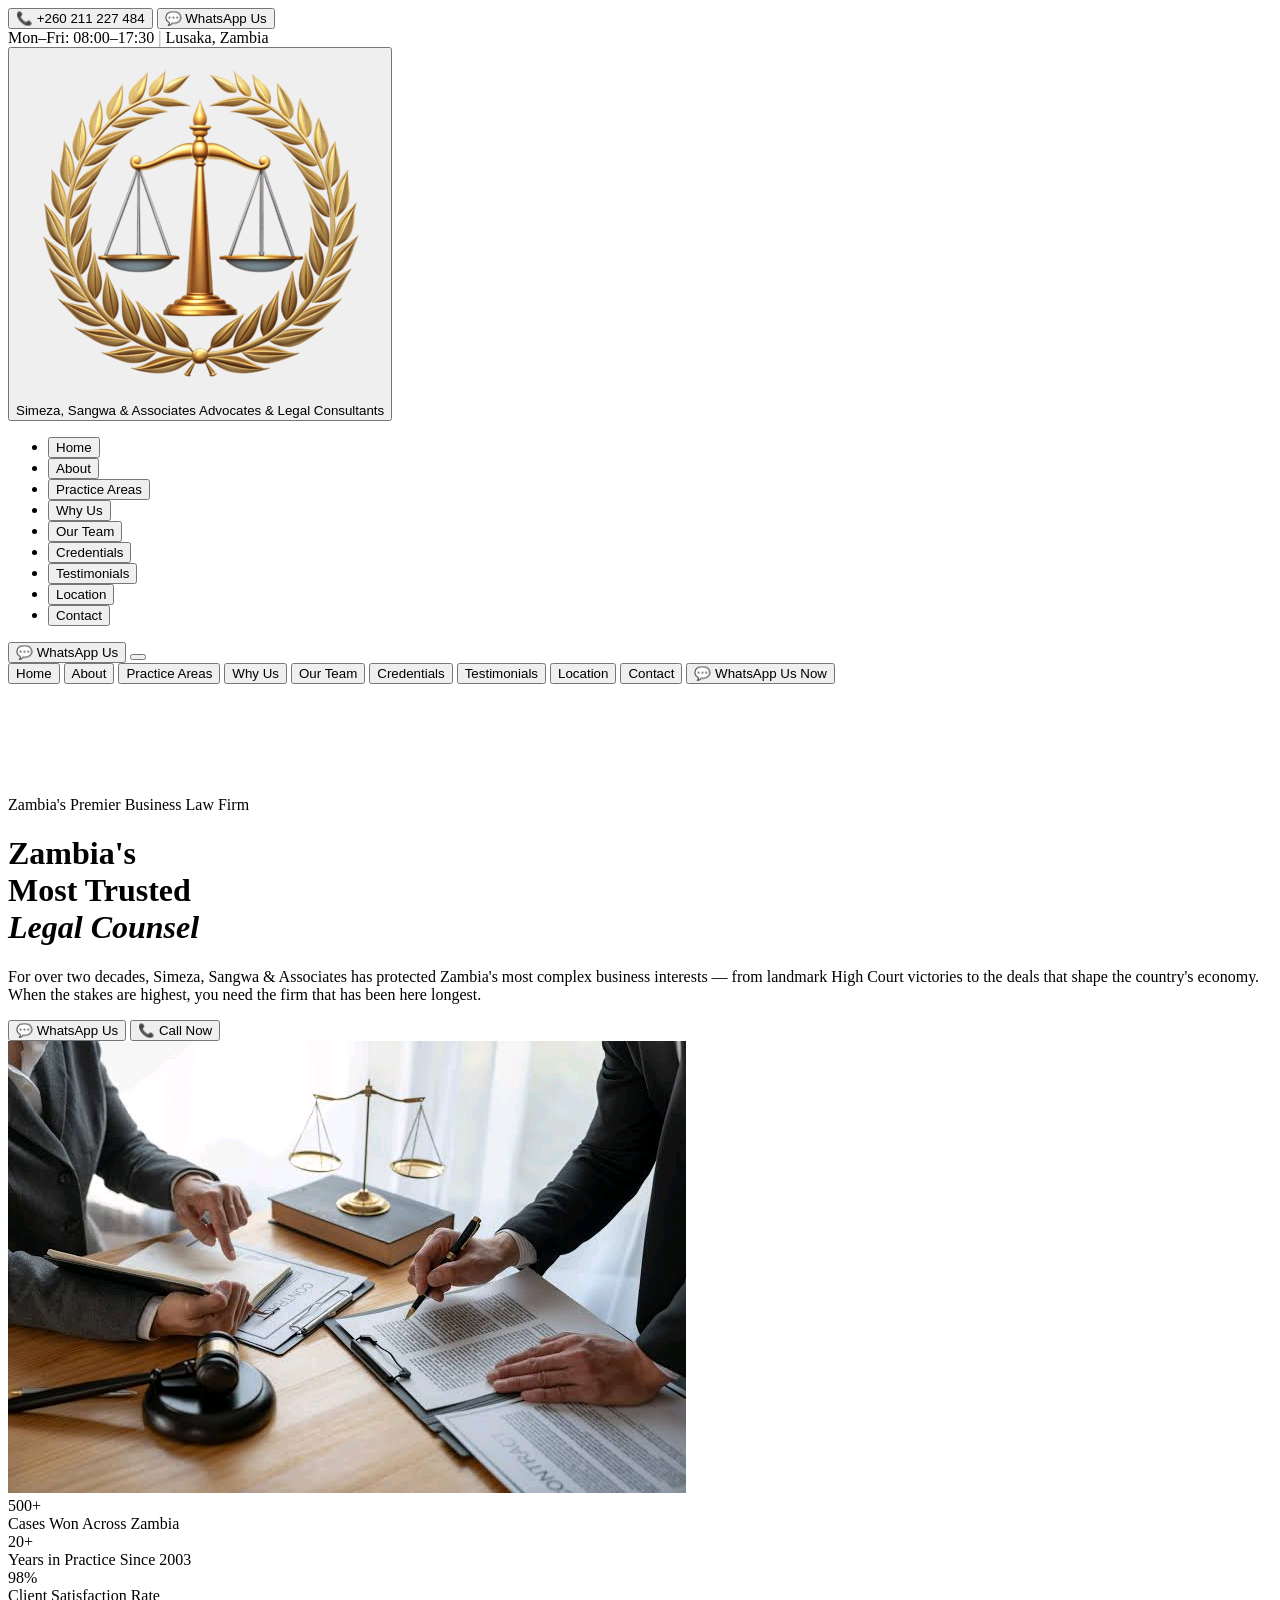
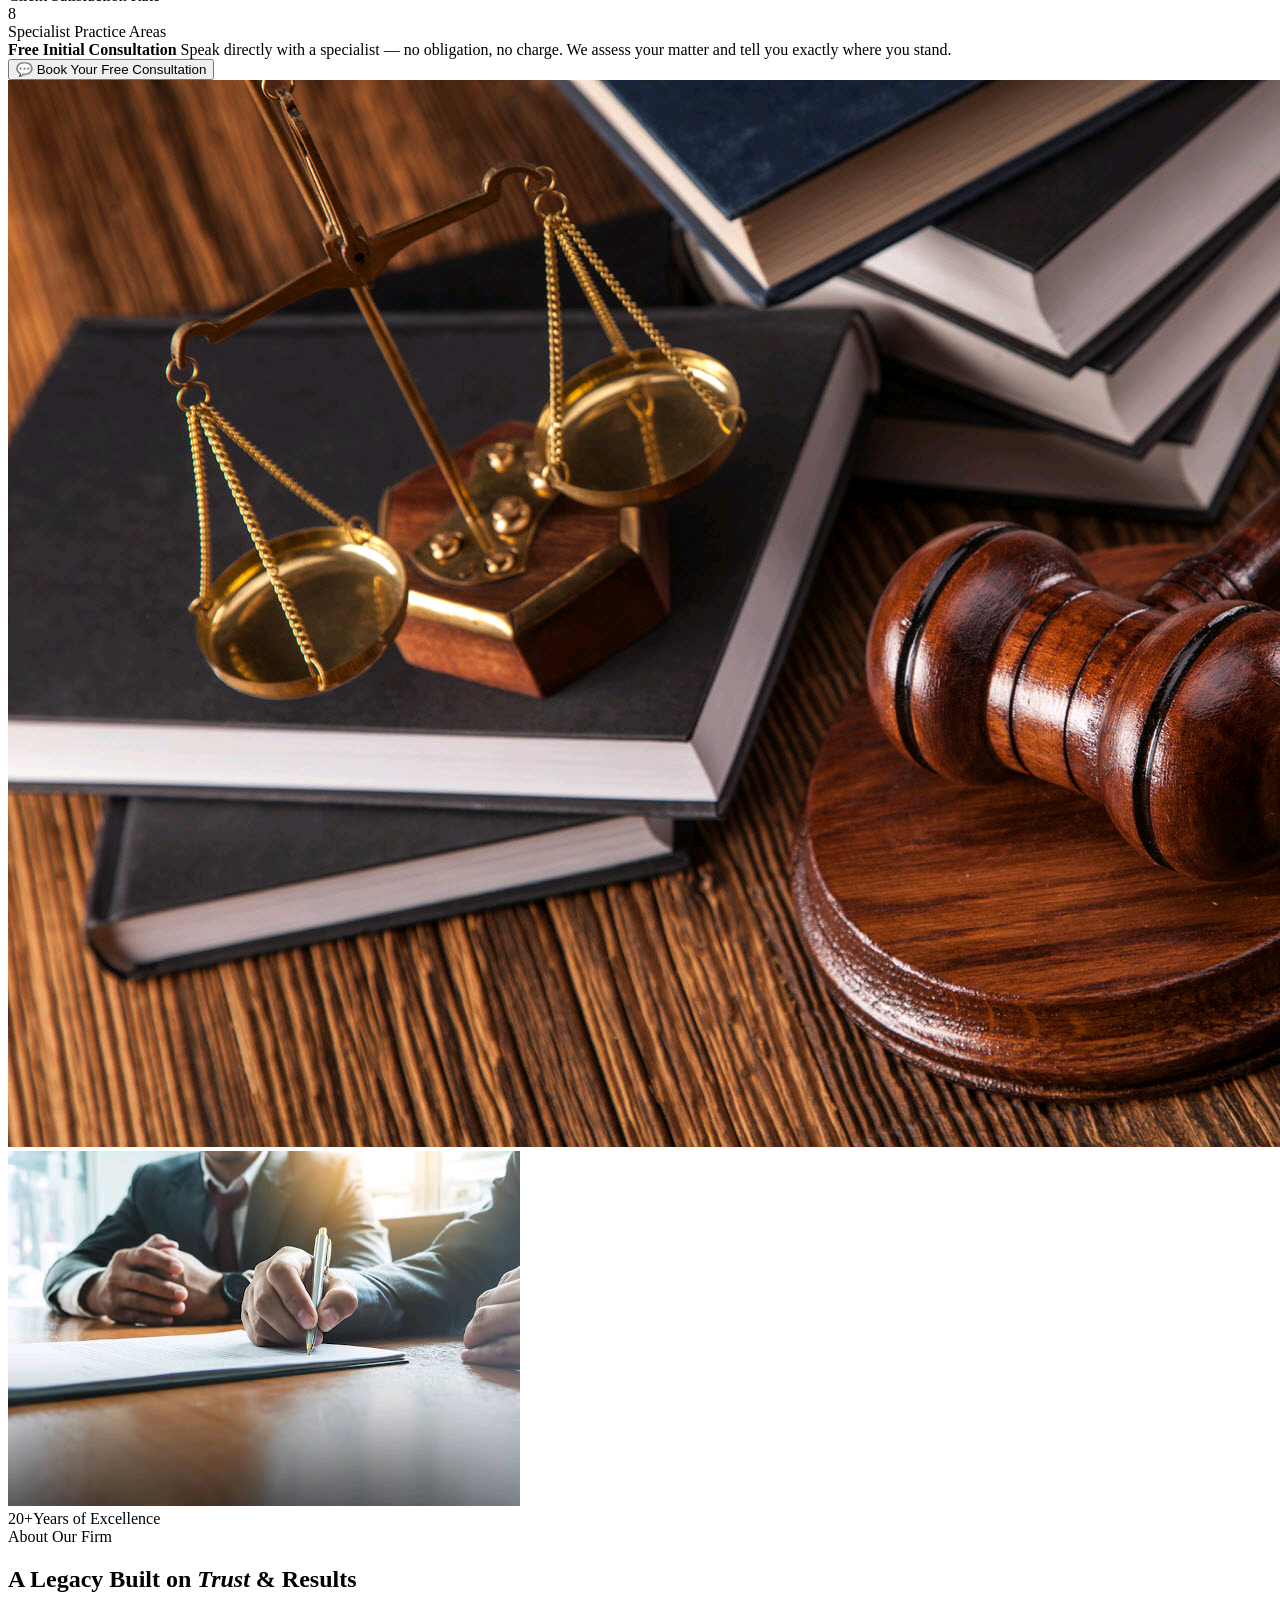
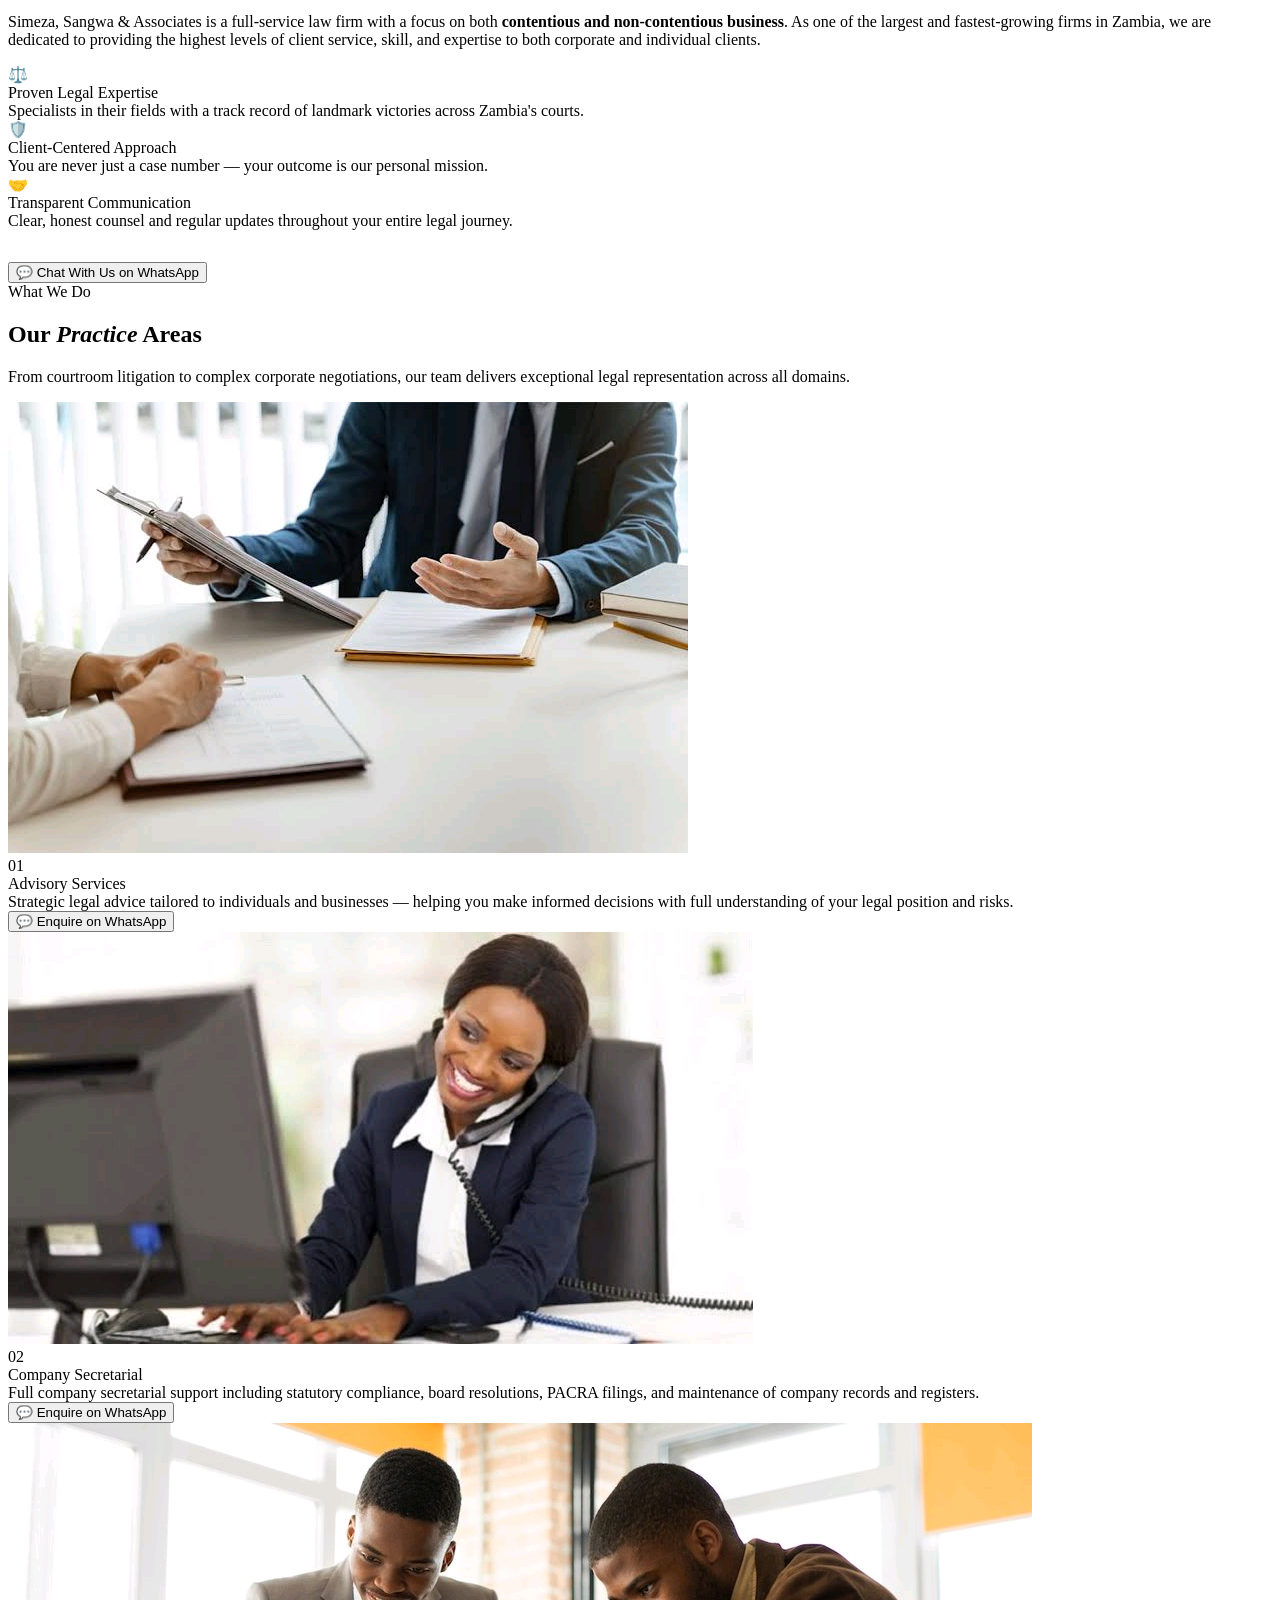
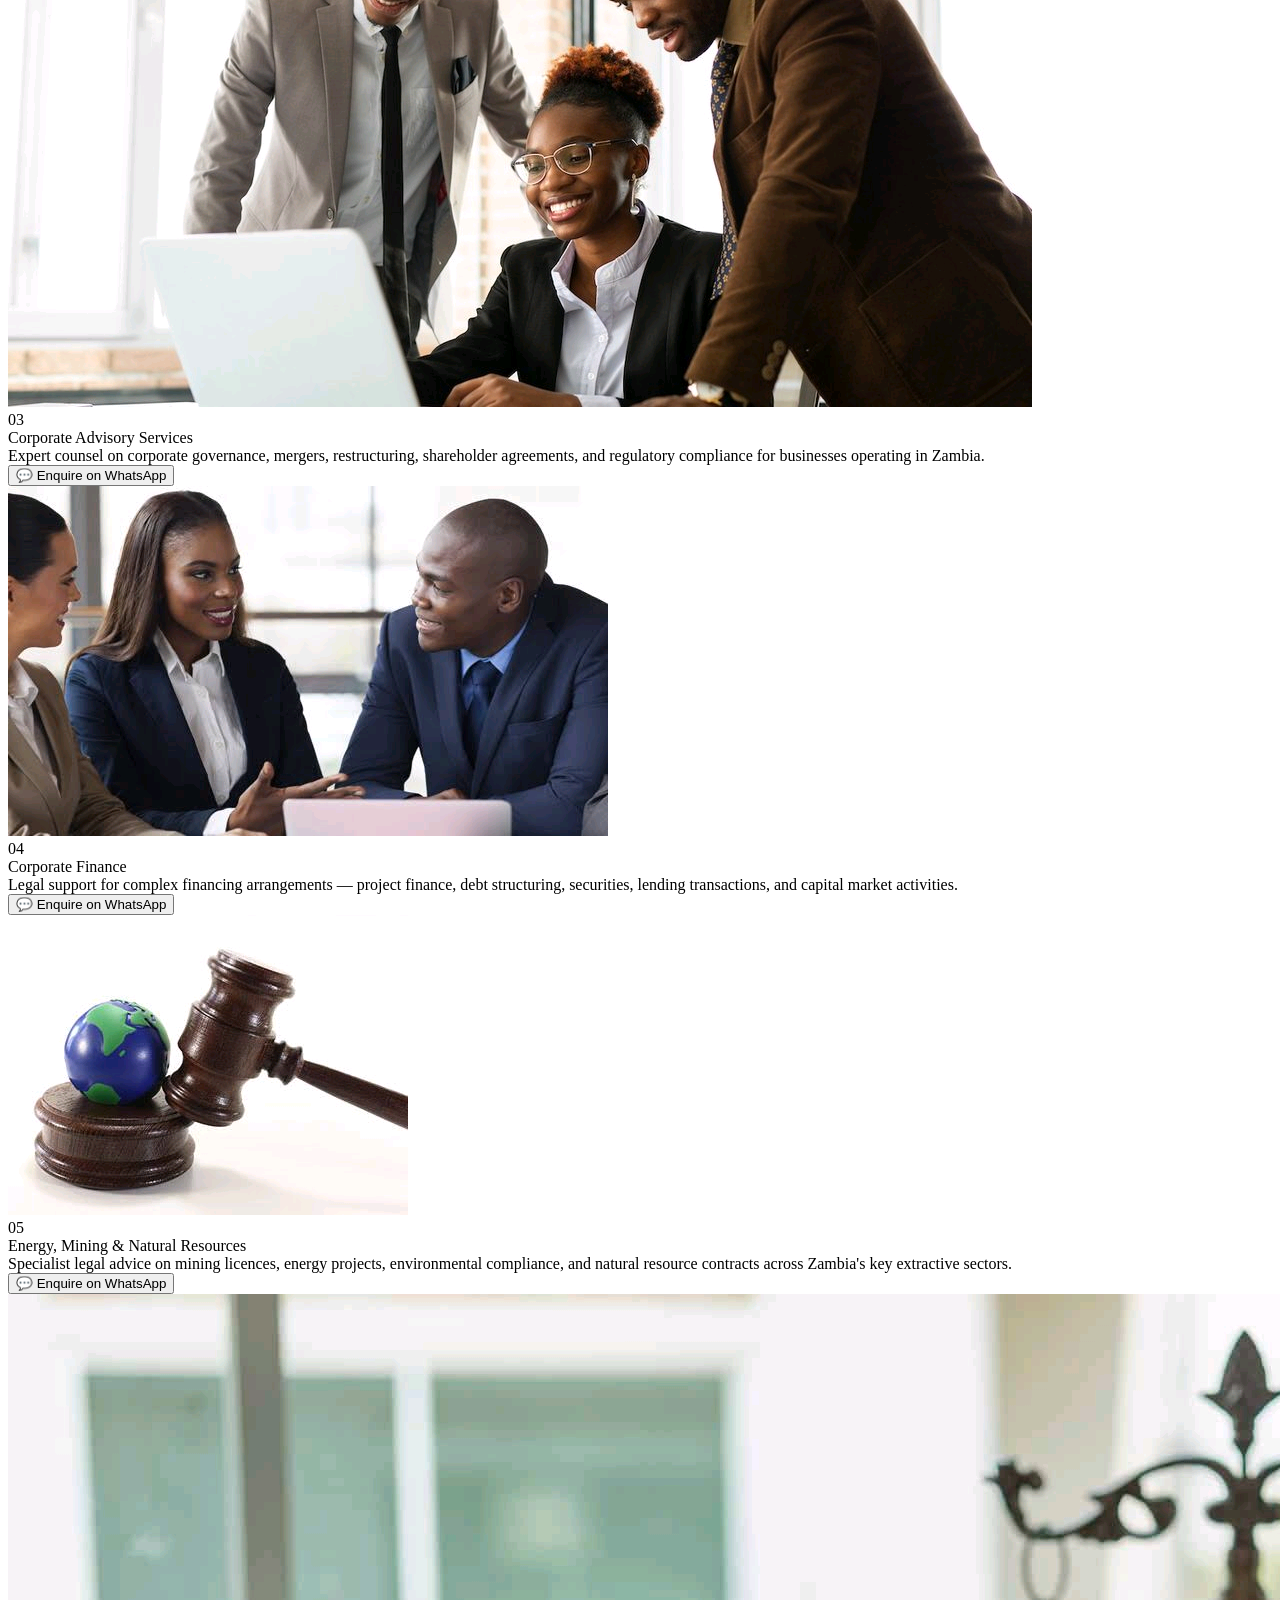
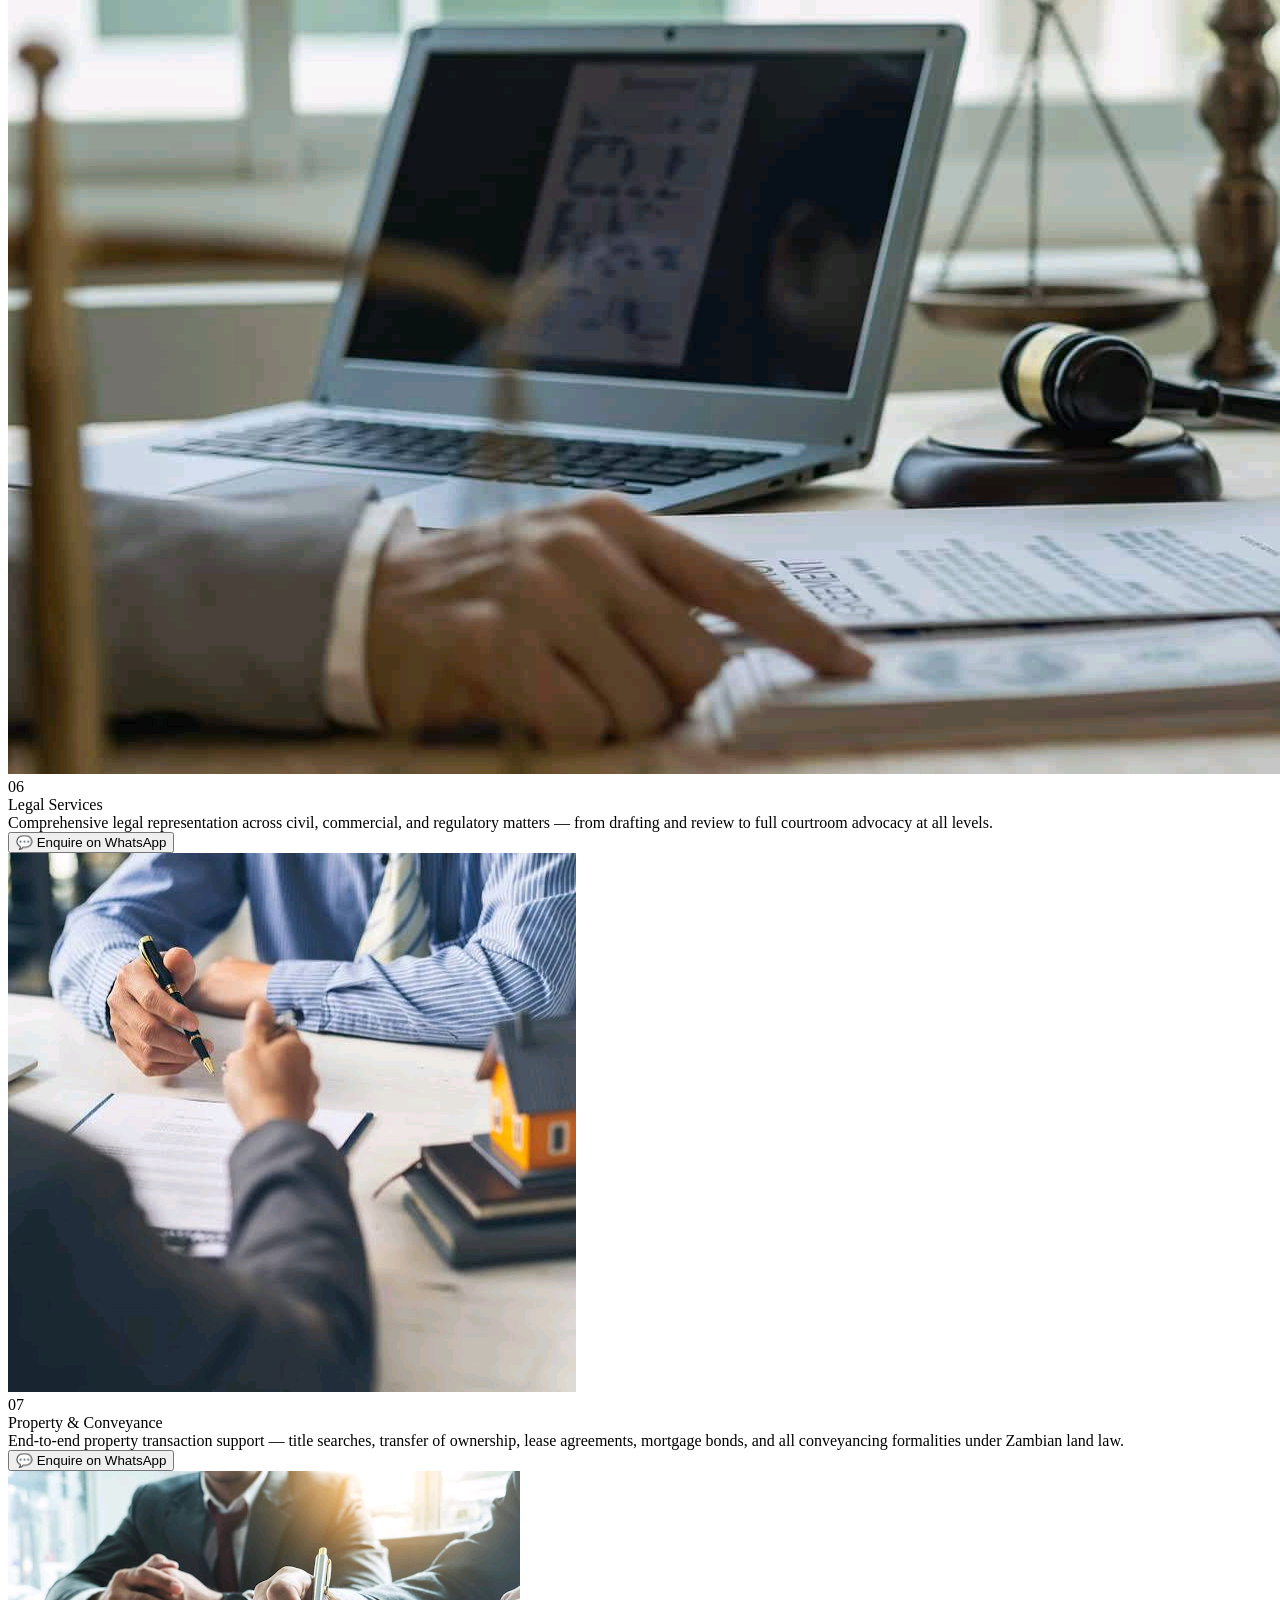
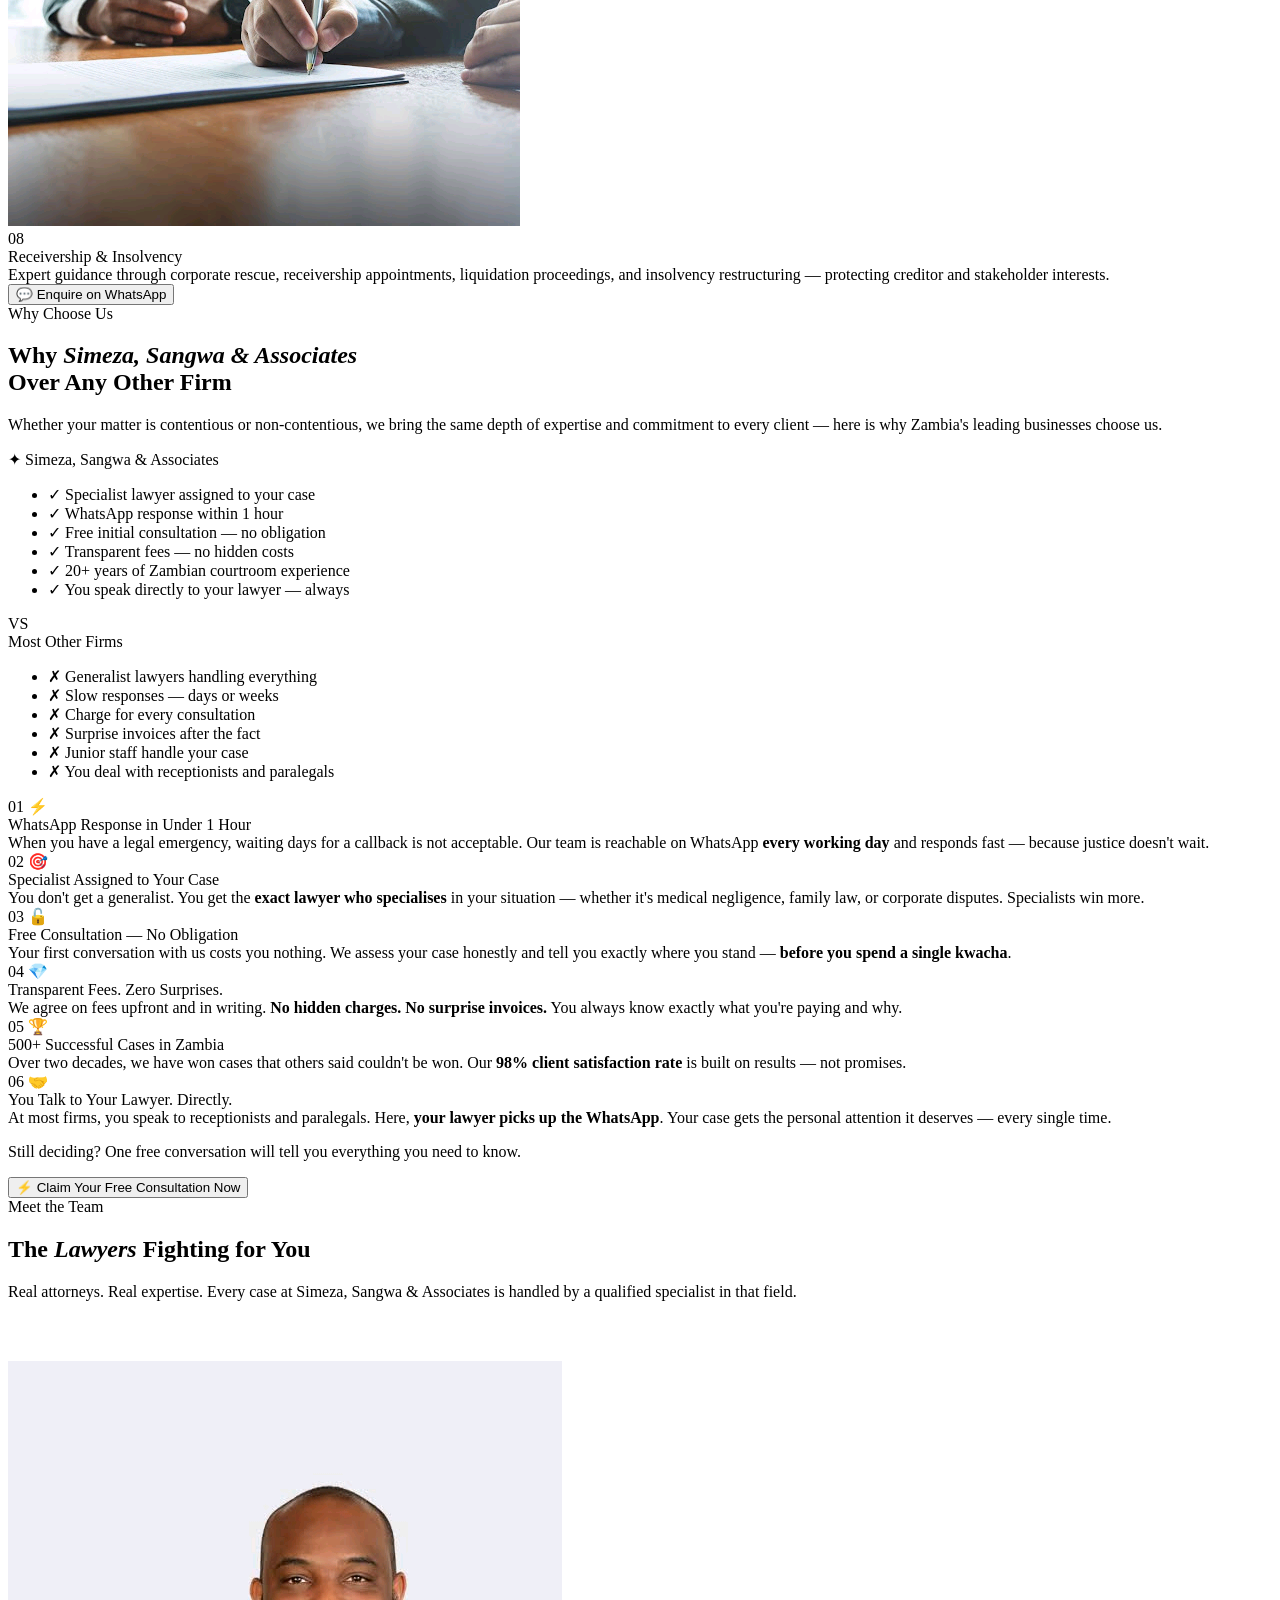
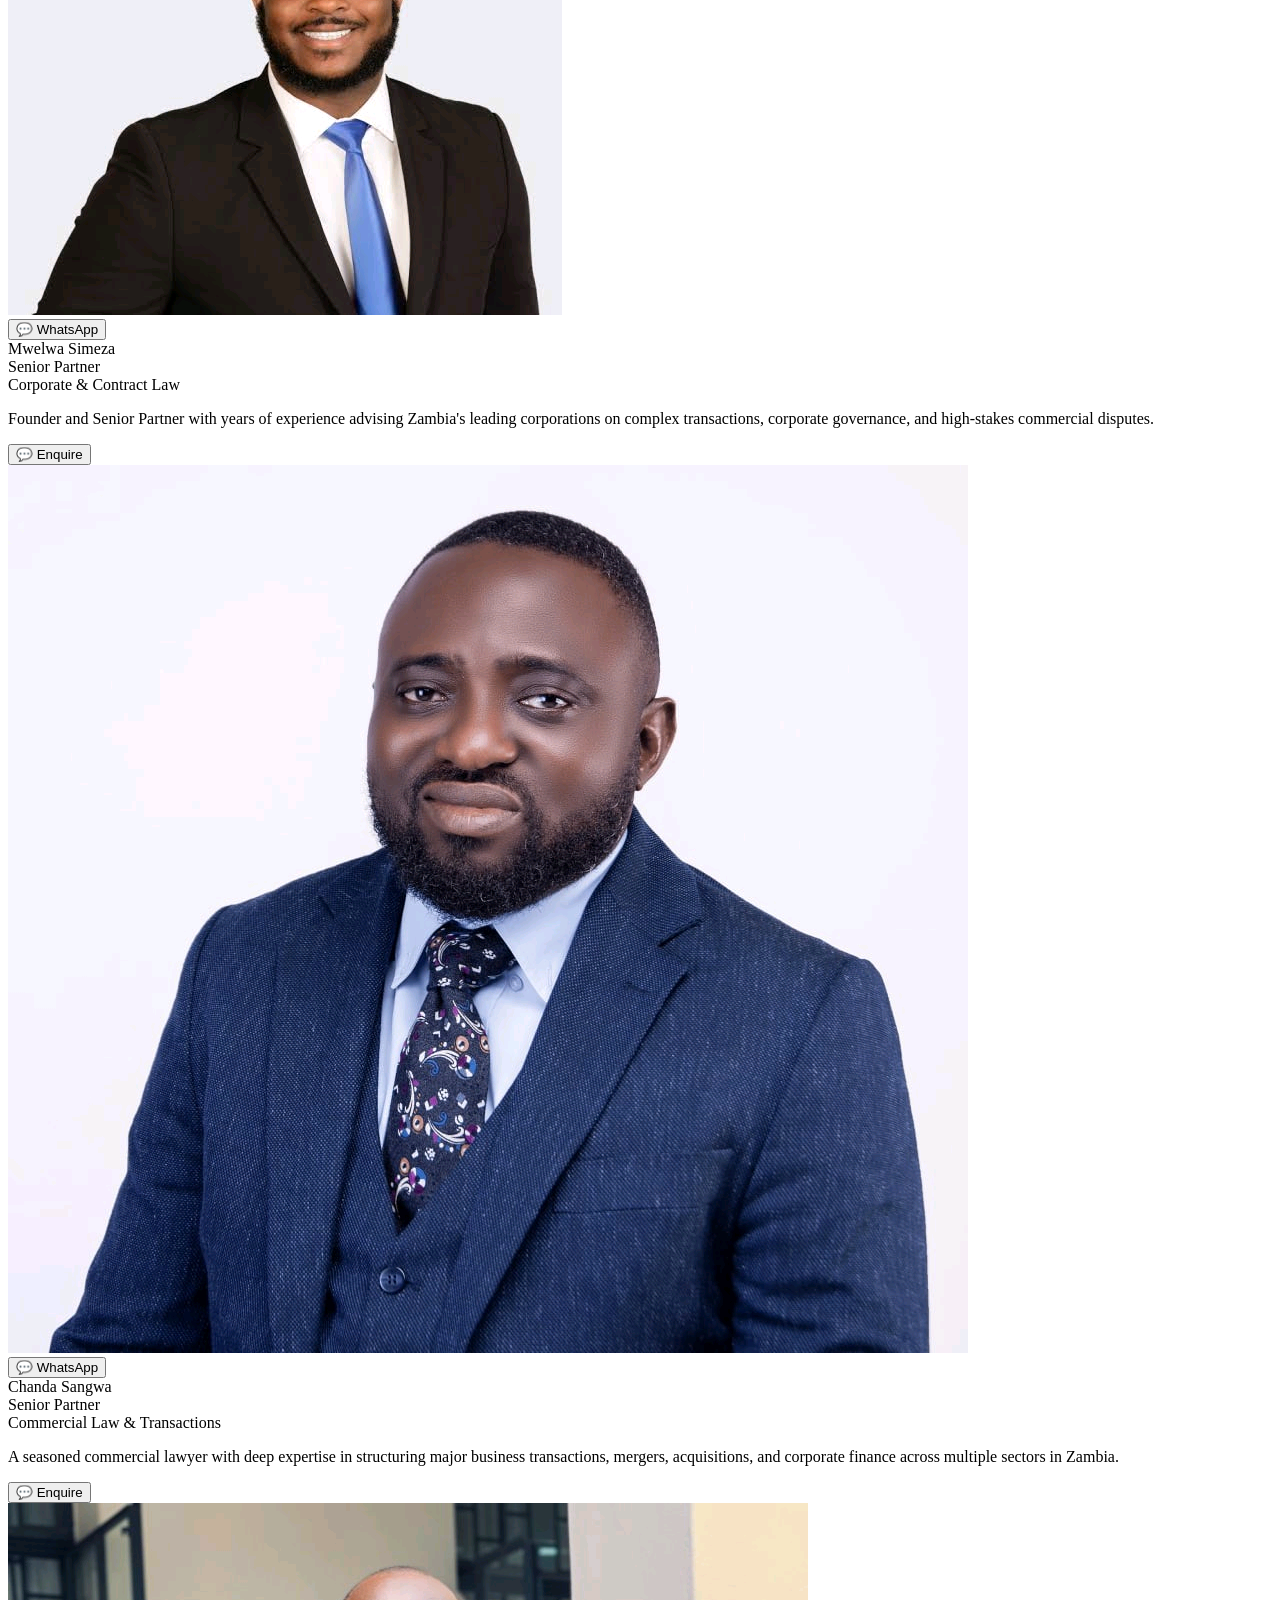
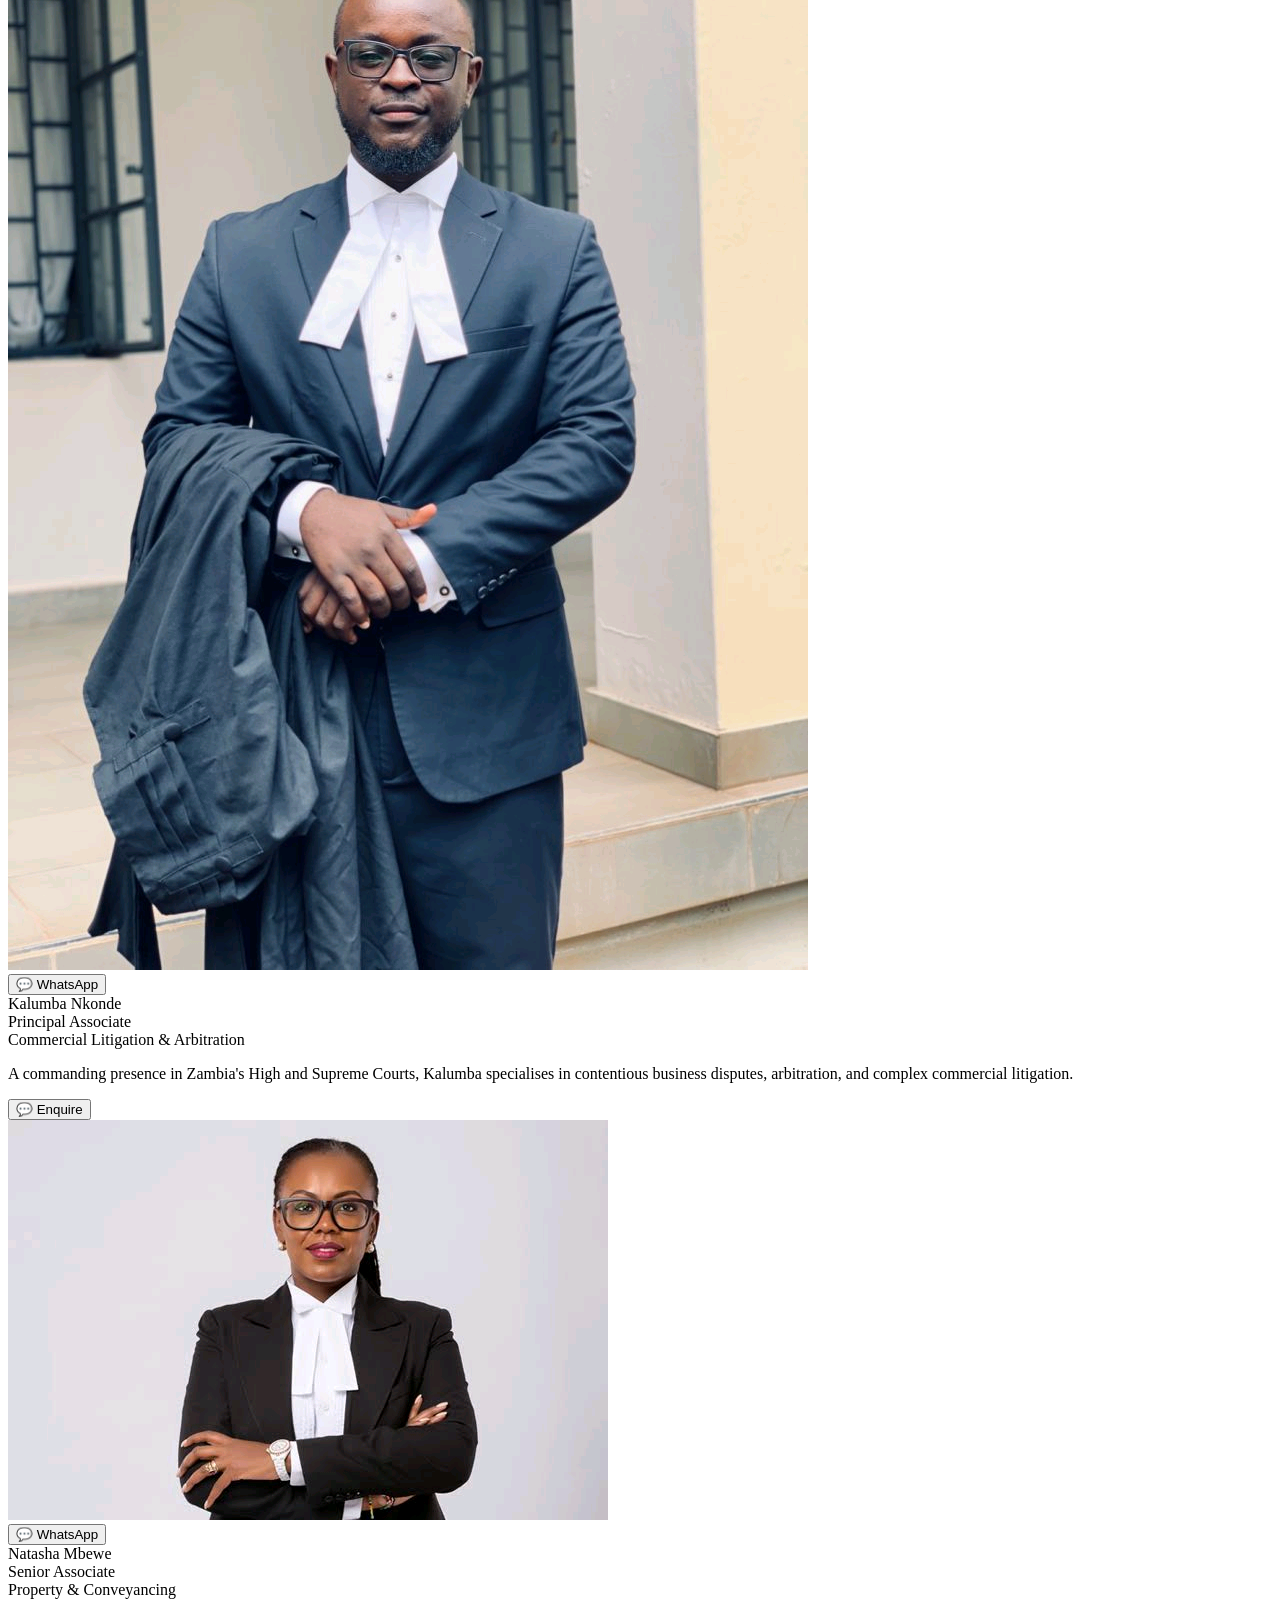
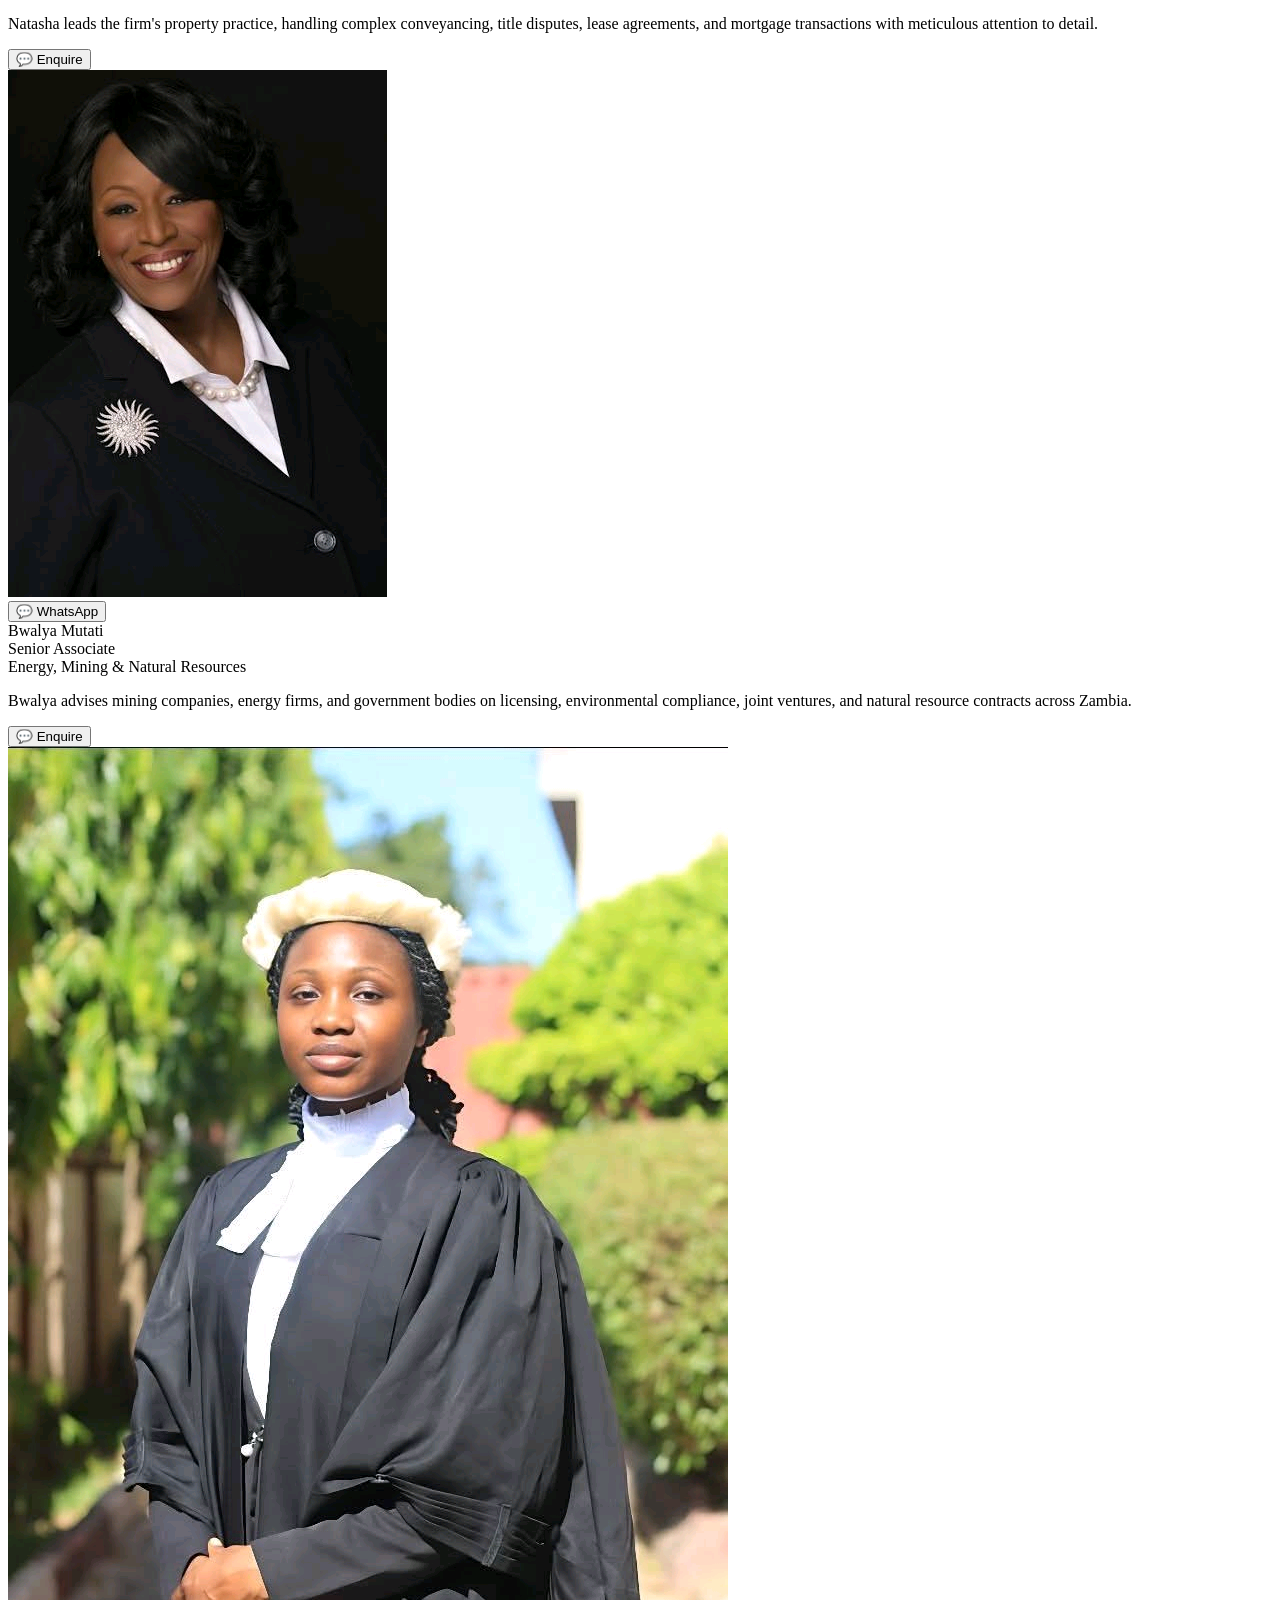
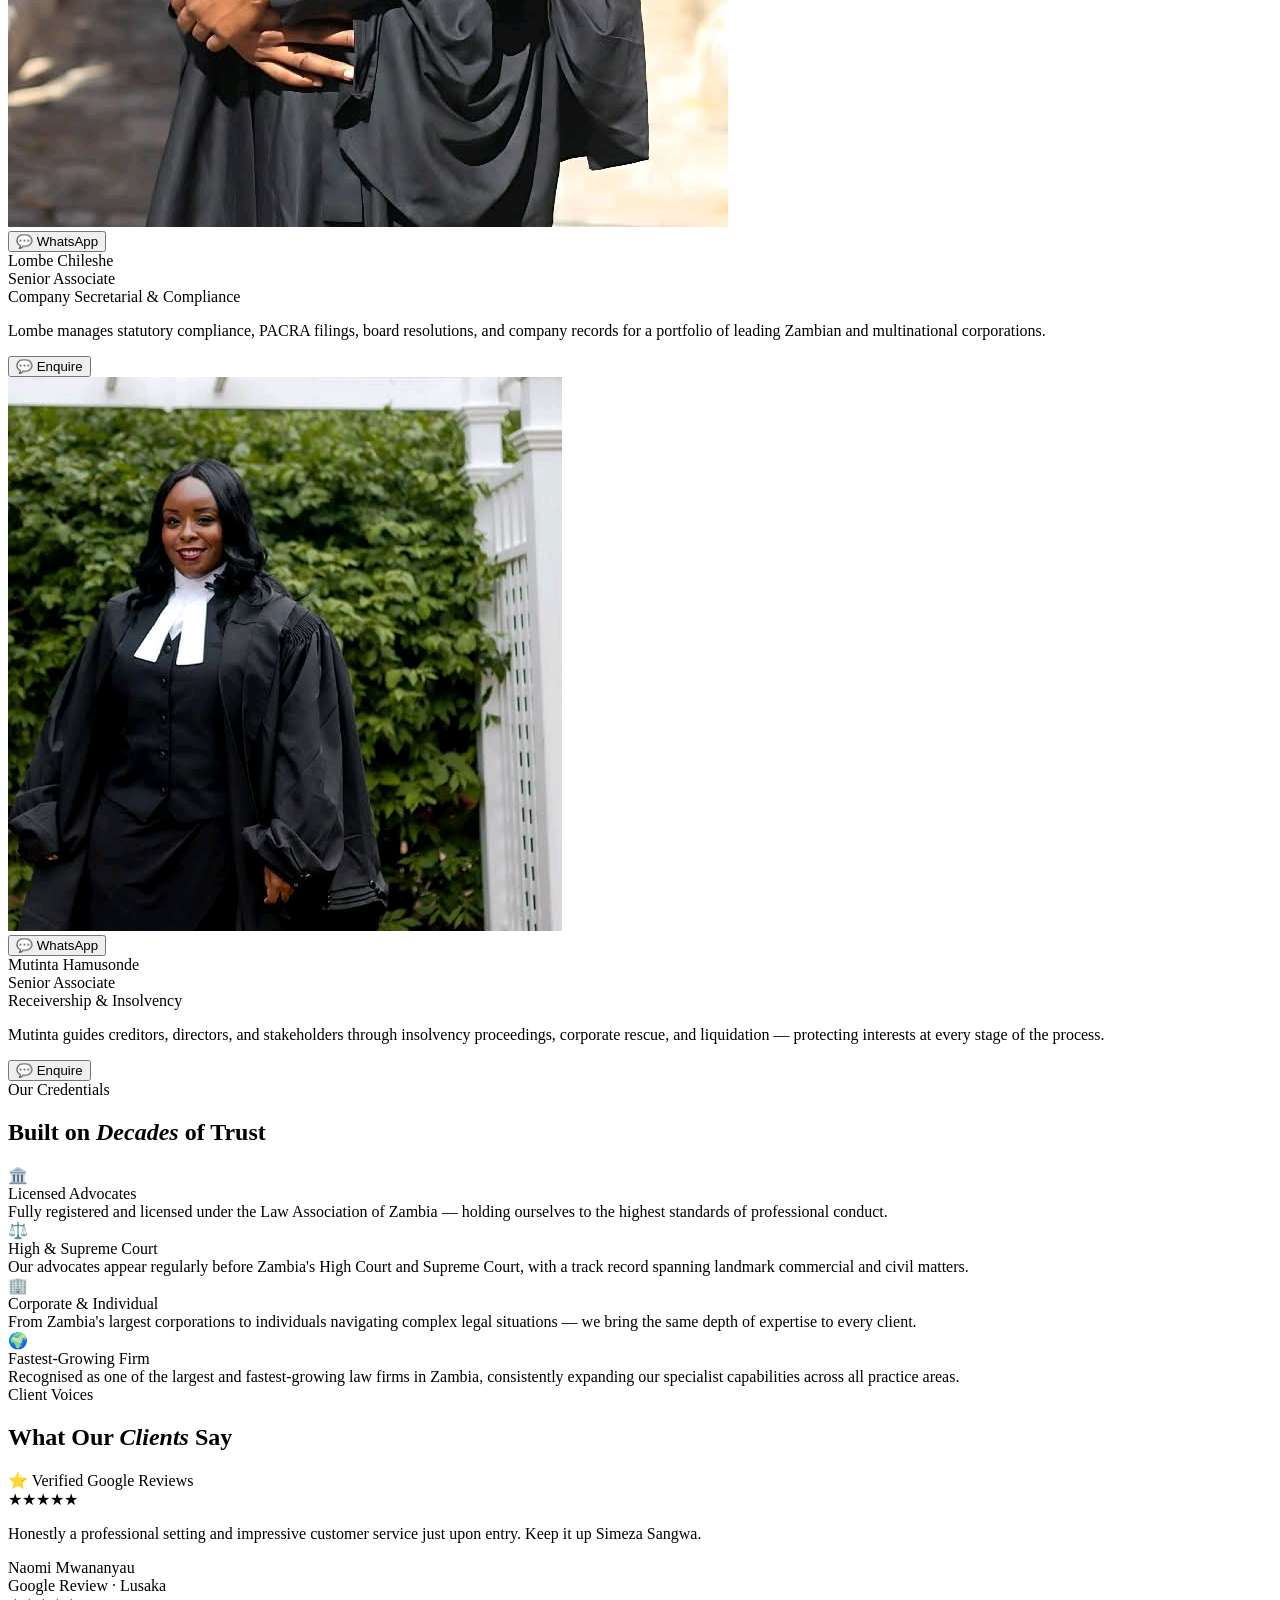
==== commit 8531cb66: "Create index.html" ====
--- a/index.html
+++ b/index.html
@@ -37,7 +37,7 @@
     <li><button onclick="scrollTo_('practice')" class="nav-link-btn">Practice Areas</button></li>
     <li><button onclick="scrollTo_('whyus')" class="nav-link-btn">Why Us</button></li>
     <li><button onclick="scrollTo_('team')" class="nav-link-btn">Our Team</button></li>
-    <li><button onclick="scrollTo_('gallery')" class="nav-link-btn">Gallery</button></li>
+    <li><button onclick="scrollTo_('gallery')" class="nav-link-btn">Credentials</button></li>
     <li><button onclick="scrollTo_('testimonials')" class="nav-link-btn">Testimonials</button></li>
     <li><button onclick="scrollTo_('location')" class="nav-link-btn">Location</button></li>
     <li><button onclick="scrollTo_('contact')" class="nav-link-btn">Contact</button></li>
@@ -55,7 +55,7 @@
   <button onclick="scrollTo_('practice');closeMenu()">Practice Areas</button>
   <button onclick="scrollTo_('whyus');closeMenu()">Why Us</button>
   <button onclick="scrollTo_('team');closeMenu()">Our Team</button>
-  <button onclick="scrollTo_('gallery');closeMenu()">Gallery</button>
+  <button onclick="scrollTo_('gallery');closeMenu()">Credentials</button>
   <button onclick="scrollTo_('testimonials');closeMenu()">Testimonials</button>
   <button onclick="scrollTo_('location');closeMenu()">Location</button>
   <button onclick="scrollTo_('contact');closeMenu()">Contact</button>
@@ -66,9 +66,9 @@
 <div id="home" style="padding-top:112px;">
   <div class="hero">
     <div class="hero-content">
-      <div class="hero-eyebrow fade-up">Trusted Legal Excellence in Zambia</div>
-      <h1 class="fade-up delay-1">Justice<br>Defended<br>With <em>Precision</em></h1>
-      <p class="hero-desc fade-up delay-2">Specialists in both contentious and non-contentious business law. Simeza, Sangwa & Associates delivers world-class legal expertise across corporate, commercial, and dispute matters — trusted by Zambia's leading businesses.</p>
+      <div class="hero-eyebrow fade-up">Zambia's Premier Business Law Firm</div>
+      <h1 class="fade-up delay-1">Zambia's<br>Most Trusted<br><em>Legal Counsel</em></h1>
+      <p class="hero-desc fade-up delay-2">For over two decades, Simeza, Sangwa & Associates has protected Zambia's most complex business interests — from landmark High Court victories to the deals that shape the country's economy. When the stakes are highest, you need the firm that has been here longest.</p>
       <div class="hero-btns fade-up delay-3">
         <button class="btn-wa" onclick="doWhatsApp()"><span>💬</span> WhatsApp Us</button>
         <button class="btn-border" onclick="doCall()">📞 Call Now</button>
@@ -82,43 +82,21 @@
 
 <!-- STATS -->
 <div class="stats-bar">
-  <div class="stat-item anim-el"><div class="stat-num">500+</div><div class="stat-label">Cases Won</div></div>
-  <div class="stat-item anim-el"><div class="stat-num">20+</div><div class="stat-label">Years Experience</div></div>
-  <div class="stat-item anim-el"><div class="stat-num">98%</div><div class="stat-label">Client Satisfaction</div></div>
-  <div class="stat-item anim-el"><div class="stat-num">15+</div><div class="stat-label">Practice Areas</div></div>
-</div>
-
-<!-- URGENCY BANNER -->
-<div class="urgency-banner" id="urgencyBanner">
-  <div class="urgency-left">
-    <div class="urgency-pulse"></div>
-    <div class="urgency-text">
-      <strong>Free Consultation Slots This Week — </strong>
-      <span id="slotsLeft">3 slots remaining</span>
-      <strong>. Offer closes in:</strong>
-    </div>
-  </div>
-  <div class="urgency-timer">
-    <div class="timer-block"><span class="timer-num" id="tDays">04</span><span class="timer-label">Days</span></div>
-    <span class="timer-sep">:</span>
-    <div class="timer-block"><span class="timer-num" id="tHours">11</span><span class="timer-label">Hrs</span></div>
-    <span class="timer-sep">:</span>
-    <div class="timer-block"><span class="timer-num" id="tMins">47</span><span class="timer-label">Min</span></div>
-    <span class="timer-sep">:</span>
-    <div class="timer-block"><span class="timer-num" id="tSecs">22</span><span class="timer-label">Sec</span></div>
-  </div>
-  <div class="urgency-slots">
-    <span class="urgency-slots-label">Slots:</span>
-    <div class="slot-box taken">✗</div>
-    <div class="slot-box taken">✗</div>
-    <div class="slot-box taken">✗</div>
-    <div class="slot-box taken">✗</div>
-    <div class="slot-box taken">✗</div>
-    <div class="slot-box taken">✗</div>
-    <div class="slot-box taken">✗</div>
-    <div class="slot-box last">3</div>
-  </div>
-  <button class="urgency-cta-btn" onclick="waEnquire('Free Consultation')">⚡ Claim Free Slot</button>
+  <div class="stat-item anim-el"><div class="stat-num">500+</div><div class="stat-label">Cases Won Across Zambia</div></div>
+  <div class="stat-item anim-el"><div class="stat-num">20+</div><div class="stat-label">Years in Practice Since 2003</div></div>
+  <div class="stat-item anim-el"><div class="stat-num">98%</div><div class="stat-label">Client Satisfaction Rate</div></div>
+  <div class="stat-item anim-el"><div class="stat-num">8</div><div class="stat-label">Specialist Practice Areas</div></div>
+</div>
+
+<!-- CONSULTATION CTA STRIP -->
+<div class="consult-strip">
+  <div class="consult-strip-inner">
+    <div class="consult-strip-text">
+      <strong>Free Initial Consultation</strong>
+      <span>Speak directly with a specialist — no obligation, no charge. We assess your matter and tell you exactly where you stand.</span>
+    </div>
+    <button class="btn-wa" onclick="waEnquire('Free Consultation')"><span>💬</span> Book Your Free Consultation</button>
+  </div>
 </div>
 
 <!-- ABOUT -->
@@ -133,7 +111,7 @@
       <div class="anim-el">
         <div class="section-eyebrow">About Our Firm</div>
         <h2 class="section-title">A Legacy Built on <em>Trust</em> & Results</h2>
-        <p class="section-sub">Simeza, Sangwa & Associates is a leading full-service law firm specialising in both <strong>contentious and non-contentious business</strong>. From complex corporate transactions to high-stakes litigation, we deliver results that matter.</p>
+        <p class="section-sub">Simeza, Sangwa & Associates is a full-service law firm with a focus on both <strong>contentious and non-contentious business</strong>. As one of the largest and fastest-growing firms in Zambia, we are dedicated to providing the highest levels of client service, skill, and expertise to both corporate and individual clients.</p>
         <div class="about-points">
           <div class="about-point"><div class="about-point-icon">⚖️</div><div><div class="about-point-title">Proven Legal Expertise</div><div class="about-point-desc">Specialists in their fields with a track record of landmark victories across Zambia's courts.</div></div></div>
           <div class="about-point"><div class="about-point-icon">🛡️</div><div><div class="about-point-title">Client-Centered Approach</div><div class="about-point-desc">You are never just a case number — your outcome is our personal mission.</div></div></div>
@@ -187,7 +165,7 @@
         <button class="practice-wa-btn">💬 Enquire on WhatsApp</button>
       </div>
       <div class="practice-card anim-el" onclick="waEnquire('Legal Services')">
-        <img src="images/legal-service.jpg" alt="Legal Services" class="practice-card-img">
+        <img src="images/Legal-services.jpg" alt="Legal Services" class="practice-card-img">
         <div class="practice-num">06</div><div class="practice-title">Legal Services</div>
         <div class="practice-desc">Comprehensive legal representation across civil, commercial, and regulatory matters — from drafting and review to full courtroom advocacy at all levels.</div>
         <button class="practice-wa-btn">💬 Enquire on WhatsApp</button>
@@ -348,9 +326,9 @@
         <div class="team-info">
           <div class="team-name">Kalumba Nkonde</div>
           <div class="team-title">Principal Associate</div>
-          <div class="team-spec">Criminal Law & Court Appearances</div>
+          <div class="team-spec">Commercial Litigation & Arbitration</div>
           <p class="team-bio">A commanding presence in Zambia's High and Supreme Courts, Kalumba specialises in contentious business disputes, arbitration, and complex commercial litigation.</p>
-          <button class="team-contact-btn" onclick="waEnquire('Court Litigation – Kalumba Nkonde')">💬 Enquire</button>
+          <button class="team-contact-btn" onclick="waEnquire('Commercial Litigation – Kalumba Nkonde')">💬 Enquire</button>
         </div>
       </div>
 
@@ -365,7 +343,7 @@
         <div class="team-info">
           <div class="team-name">Natasha Mbewe</div>
           <div class="team-title">Senior Associate</div>
-          <div class="team-spec">Family Law & Insurance</div>
+          <div class="team-spec">Property & Conveyancing</div>
           <p class="team-bio">Natasha leads the firm's property practice, handling complex conveyancing, title disputes, lease agreements, and mortgage transactions with meticulous attention to detail.</p>
           <button class="team-contact-btn" onclick="waEnquire('Property & Conveyance – Natasha Mbewe')">💬 Enquire</button>
         </div>
@@ -382,7 +360,7 @@
         <div class="team-info">
           <div class="team-name">Bwalya Mutati</div>
           <div class="team-title">Senior Associate</div>
-          <div class="team-spec">Medical Negligence & Personal Injury</div>
+          <div class="team-spec">Energy, Mining & Natural Resources</div>
           <p class="team-bio">Bwalya advises mining companies, energy firms, and government bodies on licensing, environmental compliance, joint ventures, and natural resource contracts across Zambia.</p>
           <button class="team-contact-btn" onclick="waEnquire('Energy, Mining & Natural Resources – Bwalya Mutati')">💬 Enquire</button>
         </div>
@@ -399,7 +377,7 @@
         <div class="team-info">
           <div class="team-name">Lombe Chileshe</div>
           <div class="team-title">Senior Associate</div>
-          <div class="team-spec">Real Estate & Conveyancing</div>
+          <div class="team-spec">Company Secretarial & Compliance</div>
           <p class="team-bio">Lombe manages statutory compliance, PACRA filings, board resolutions, and company records for a portfolio of leading Zambian and multinational corporations.</p>
           <button class="team-contact-btn" onclick="waEnquire('Company Secretarial – Lombe Chileshe')">💬 Enquire</button>
         </div>
@@ -416,7 +394,7 @@
         <div class="team-info">
           <div class="team-name">Mutinta Hamusonde</div>
           <div class="team-title">Senior Associate</div>
-          <div class="team-spec">Employment Law & Labour Relations</div>
+          <div class="team-spec">Receivership & Insolvency</div>
           <p class="team-bio">Mutinta guides creditors, directors, and stakeholders through insolvency proceedings, corporate rescue, and liquidation — protecting interests at every stage of the process.</p>
           <button class="team-contact-btn" onclick="waEnquire('Receivership & Insolvency – Mutinta Hamusonde')">💬 Enquire</button>
         </div>
@@ -426,17 +404,32 @@
   </section>
 </div>
 
-<!-- GALLERY -->
+<!-- CREDIBILITY SECTION (replaces gallery) -->
 <div id="gallery">
   <section>
-    <div class="section-eyebrow">Our Firm</div>
-    <h2 class="section-title">Inside <em>Simeza, Sangwa & Associates</em> Legal Practitioners</h2>
-    <div class="gallery-grid">
-      <div class="gallery-item"><img src="images/scales-gavel.jpg" alt="Law books and scales of justice"></div>
-      <div class="gallery-item"><img src="images/corporate-finance.jpg" alt="Legal consultation"></div>
-      <div class="gallery-item"><img src="images/secretarial-services.jpg" alt="Courtroom presentation"></div>
-      <div class="gallery-item"><img src="images/advisory-services.jpg" alt="Medical negligence consultation"></div>
-      <div class="gallery-item"><img src="images/document-signing.jpg" alt="Document signing"></div>
+    <div class="section-eyebrow">Our Credentials</div>
+    <h2 class="section-title">Built on <em>Decades</em> of Trust</h2>
+    <div class="cred-grid">
+      <div class="cred-card anim-el">
+        <div class="cred-icon">🏛️</div>
+        <div class="cred-title">Licensed Advocates</div>
+        <div class="cred-desc">Fully registered and licensed under the Law Association of Zambia — holding ourselves to the highest standards of professional conduct.</div>
+      </div>
+      <div class="cred-card anim-el">
+        <div class="cred-icon">⚖️</div>
+        <div class="cred-title">High & Supreme Court</div>
+        <div class="cred-desc">Our advocates appear regularly before Zambia's High Court and Supreme Court, with a track record spanning landmark commercial and civil matters.</div>
+      </div>
+      <div class="cred-card anim-el">
+        <div class="cred-icon">🏢</div>
+        <div class="cred-title">Corporate & Individual</div>
+        <div class="cred-desc">From Zambia's largest corporations to individuals navigating complex legal situations — we bring the same depth of expertise to every client.</div>
+      </div>
+      <div class="cred-card anim-el">
+        <div class="cred-icon">🌍</div>
+        <div class="cred-title">Fastest-Growing Firm</div>
+        <div class="cred-desc">Recognised as one of the largest and fastest-growing law firms in Zambia, consistently expanding our specialist capabilities across all practice areas.</div>
+      </div>
     </div>
   </section>
 </div>
@@ -446,10 +439,46 @@
   <section style="background:var(--dark-mid);">
     <div class="section-eyebrow">Client Voices</div>
     <h2 class="section-title">What Our <em>Clients</em> Say</h2>
+    <div class="testimonials-source anim-el">
+      <span class="gmap-badge">⭐ Verified Google Reviews</span>
+    </div>
     <div class="testimonials-grid">
-      <div class="testimonial-card anim-el"><div class="stars">★★★★★</div><p class="testimonial-text">Simeza, Sangwa & Associates handled my wrongful termination case with incredible professionalism. They won a settlement I never thought possible.</p><div class="testimonial-author">Chanda Mwale</div><div class="testimonial-role">Employment Law Client, Lusaka</div></div>
-      <div class="testimonial-card anim-el"><div class="stars">★★★★★</div><p class="testimonial-text">When I faced a complex property dispute, their team was thorough, strategic, and always kept me informed. I highly recommend them.</p><div class="testimonial-author">Bwalya Sikazwe</div><div class="testimonial-role">Real Estate Client, Ndola</div></div>
-      <div class="testimonial-card anim-el"><div class="stars">★★★★★</div><p class="testimonial-text">After my medical negligence case was rejected by two other firms, Simeza, Sangwa & Associates took it on and won. Their dedication is unmatched.</p><div class="testimonial-author">Grace Tembo</div><div class="testimonial-role">Medical Negligence Client, Kitwe</div></div>
+      <div class="testimonial-card anim-el">
+        <div class="stars">★★★★★</div>
+        <p class="testimonial-text">Honestly a professional setting and impressive customer service just upon entry. Keep it up Simeza Sangwa.</p>
+        <div class="testimonial-author">Naomi Mwananyau</div>
+        <div class="testimonial-role">Google Review · Lusaka</div>
+      </div>
+      <div class="testimonial-card anim-el">
+        <div class="stars">★★★★★</div>
+        <p class="testimonial-text">Quick and professional. Exactly what you want from a law firm when it matters most.</p>
+        <div class="testimonial-author">Niza Kasanya</div>
+        <div class="testimonial-role">Google Review · Lusaka</div>
+      </div>
+      <div class="testimonial-card anim-el">
+        <div class="stars">★★★★★</div>
+        <p class="testimonial-text">Amazing Law Firm. Their dedication to their clients is second to none.</p>
+        <div class="testimonial-author">Edmor Mulenga</div>
+        <div class="testimonial-role">Google Review · 66 Reviews in Lusaka</div>
+      </div>
+      <div class="testimonial-card anim-el">
+        <div class="stars">★★★★☆</div>
+        <p class="testimonial-text">They are ready to help and quite open to people. A firm that genuinely listens.</p>
+        <div class="testimonial-author">Natasha Azariah Tanzala</div>
+        <div class="testimonial-role">Google Review · Lusaka</div>
+      </div>
+      <div class="testimonial-card anim-el">
+        <div class="stars">★★★★☆</div>
+        <p class="testimonial-text">Great legal practitioners. Knowledgeable, approachable, and results-driven.</p>
+        <div class="testimonial-author">Kifita Kimbonyi</div>
+        <div class="testimonial-role">Google Review · 69 Reviews in Lusaka</div>
+      </div>
+      <div class="testimonial-card anim-el">
+        <div class="stars">★★★★★</div>
+        <p class="testimonial-text">One of the largest and fastest-growing firms in the country — dedicated to providing the highest levels of client service, skill, and expertise to both corporate and individual clients.</p>
+        <div class="testimonial-author">From the Owner</div>
+        <div class="testimonial-role">Simeza, Sangwa & Associates · Google Business</div>
+      </div>
     </div>
   </section>
 </div>
@@ -534,7 +563,7 @@
             <option>Corporate Advisory Services</option>
             <option>Corporate Finance</option>
             <option>Energy, Mining &amp; Natural Resources</option>
-            <option>Legal Services</option>
+            <option>Civil & Commercial Litigation</option>
             <option>Property &amp; Conveyance</option>
             <option>Receivership &amp; Insolvency</option>
             <option>Other / General Enquiry</option>
@@ -563,7 +592,7 @@
         <li><button onclick="scrollTo_('about')">About Us</button></li>
         <li><button onclick="scrollTo_('practice')">Practice Areas</button></li>
         <li><button onclick="scrollTo_('team')">Our Team</button></li>
-        <li><button onclick="scrollTo_('gallery')">Gallery</button></li>
+        <li><button onclick="scrollTo_('gallery')">Credentials</button></li>
         <li><button onclick="scrollTo_('testimonials')">Testimonials</button></li>
       </ul>
     </div>
@@ -624,4 +653,4 @@
 
 <script src="main.js"></script>
 </body>
-</html>
+</html>
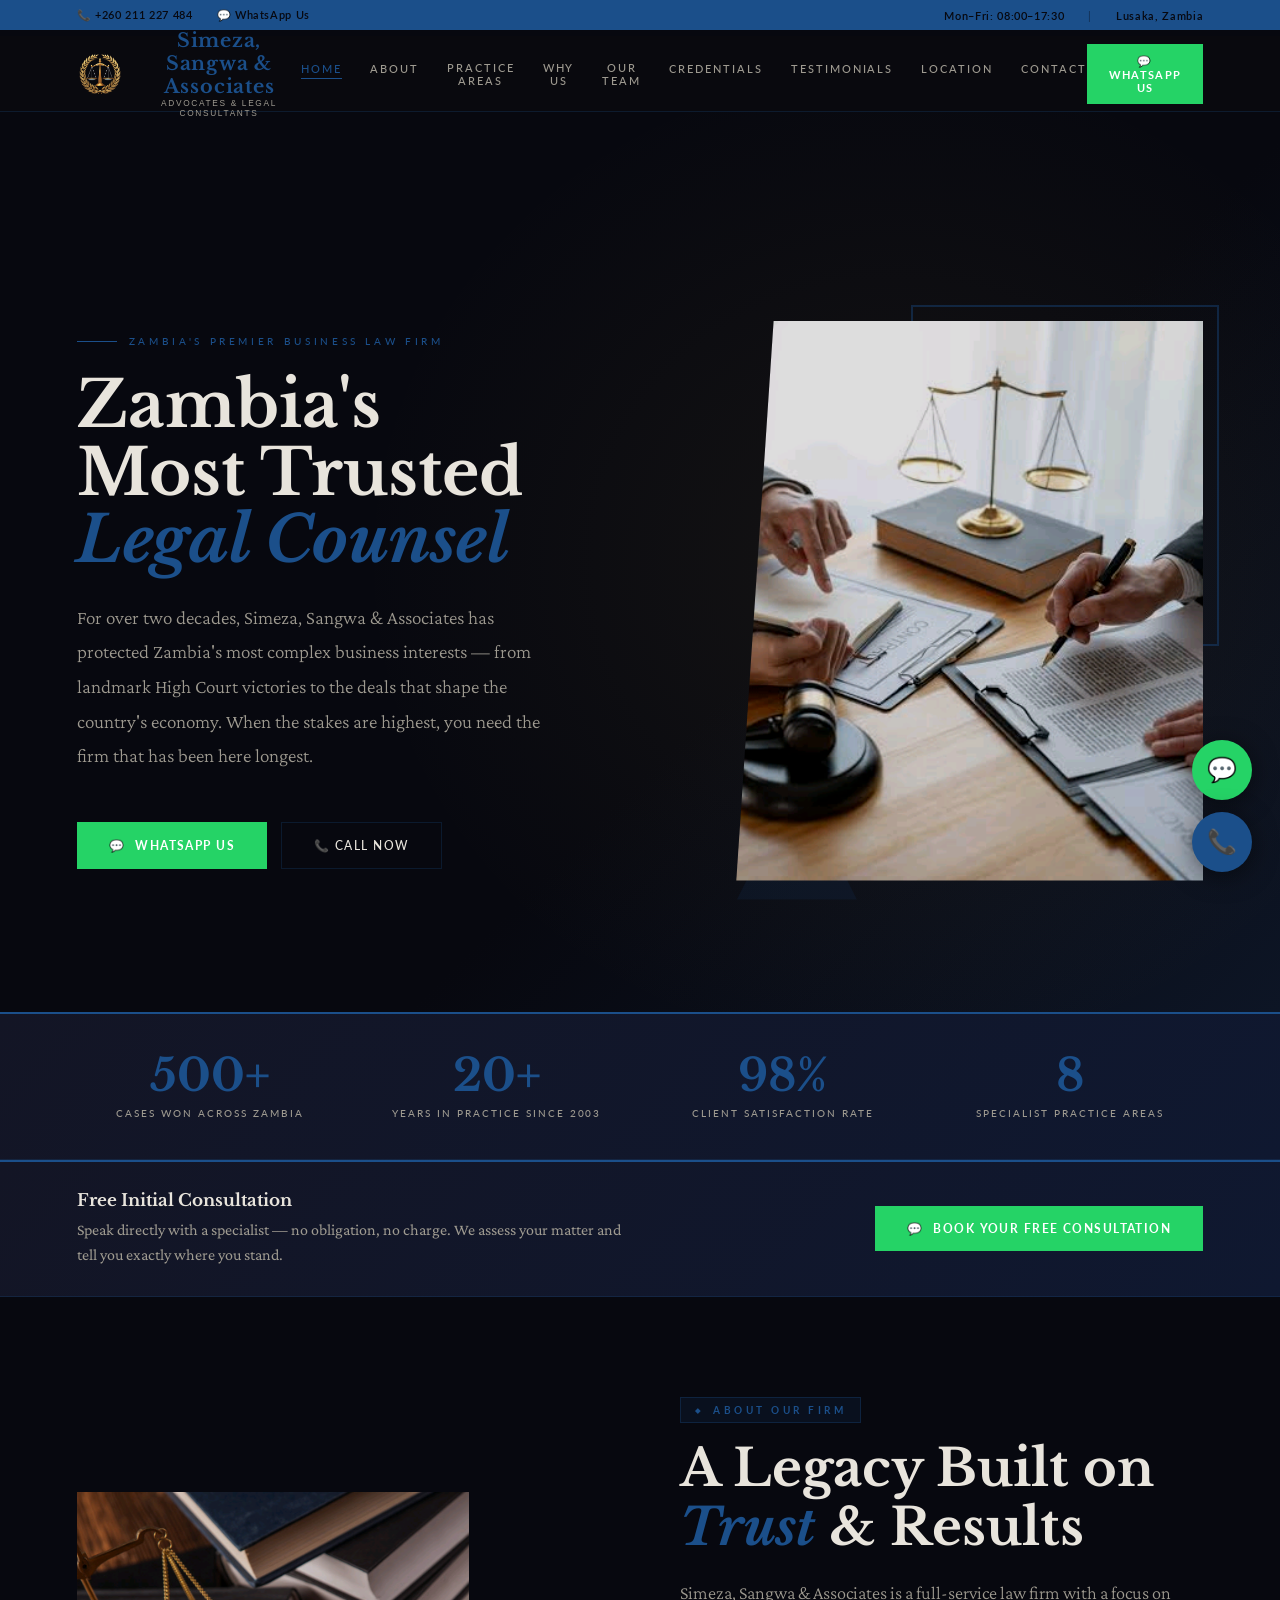
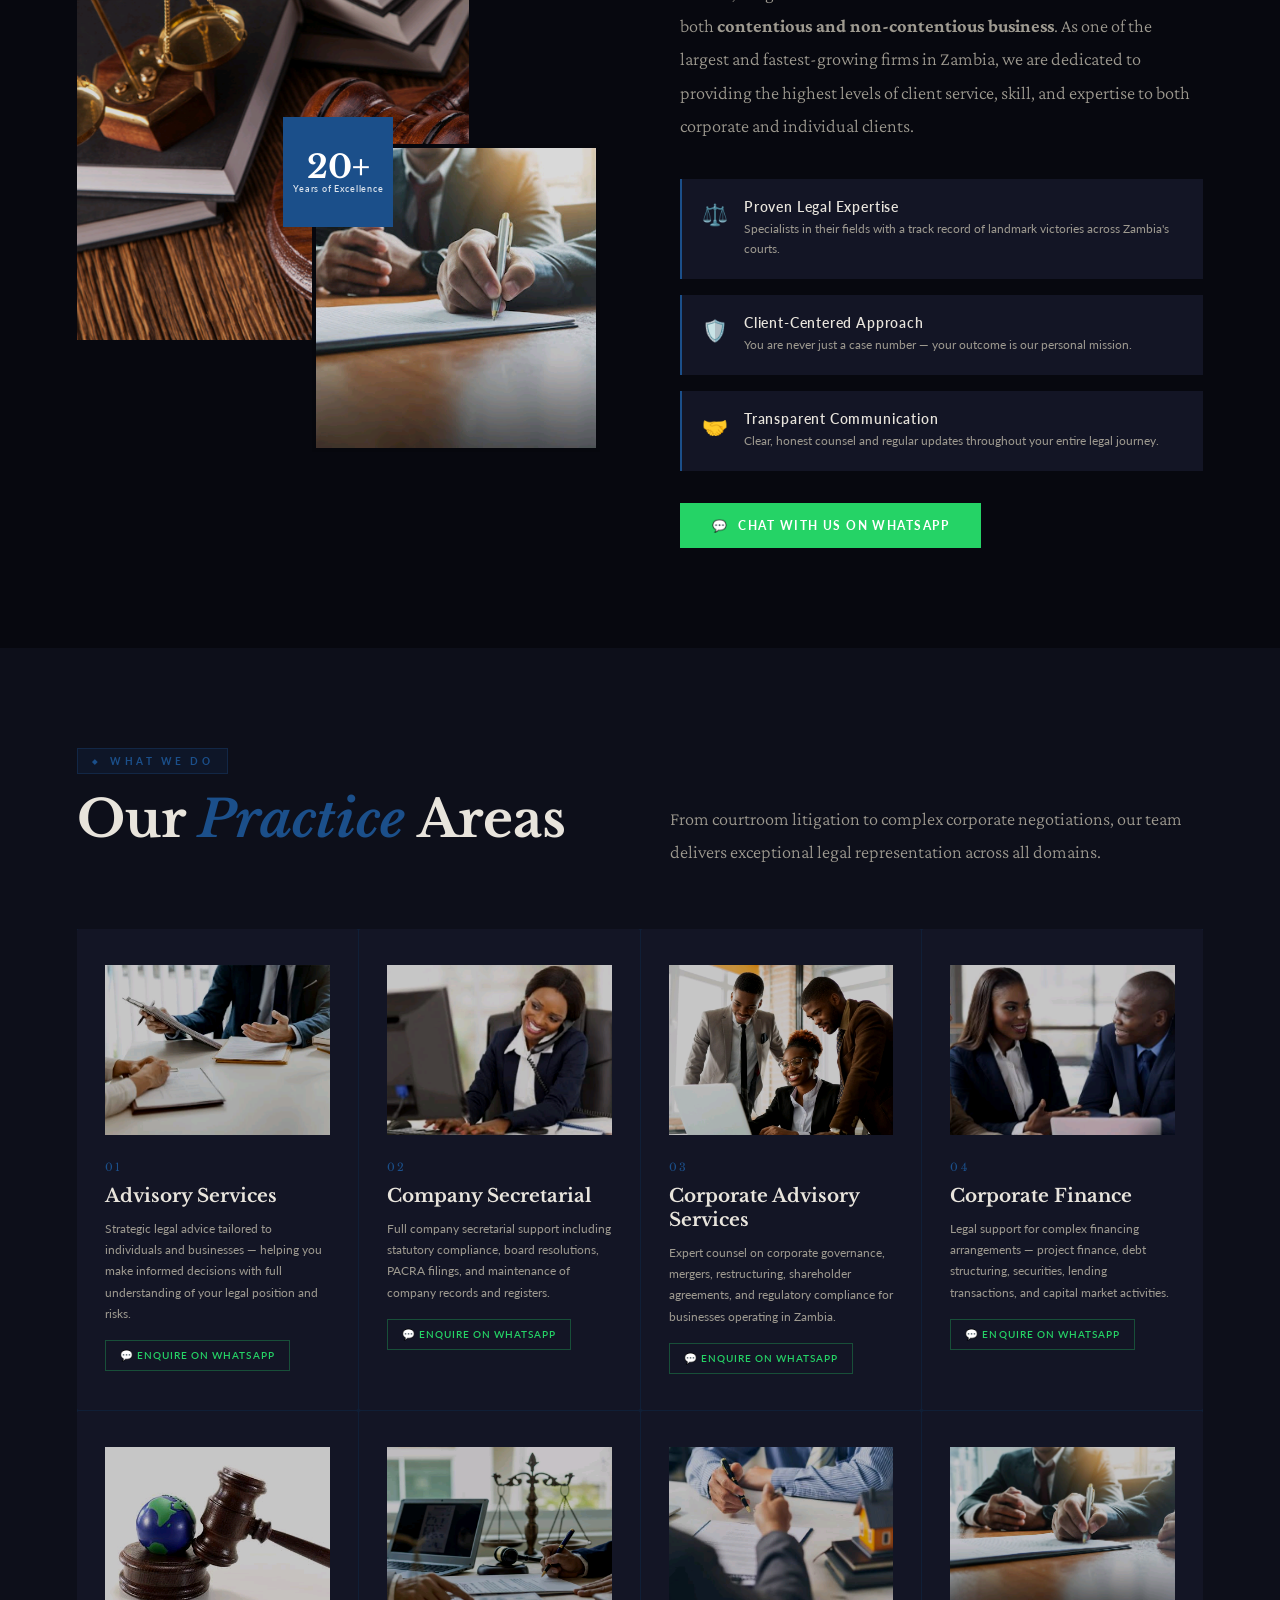
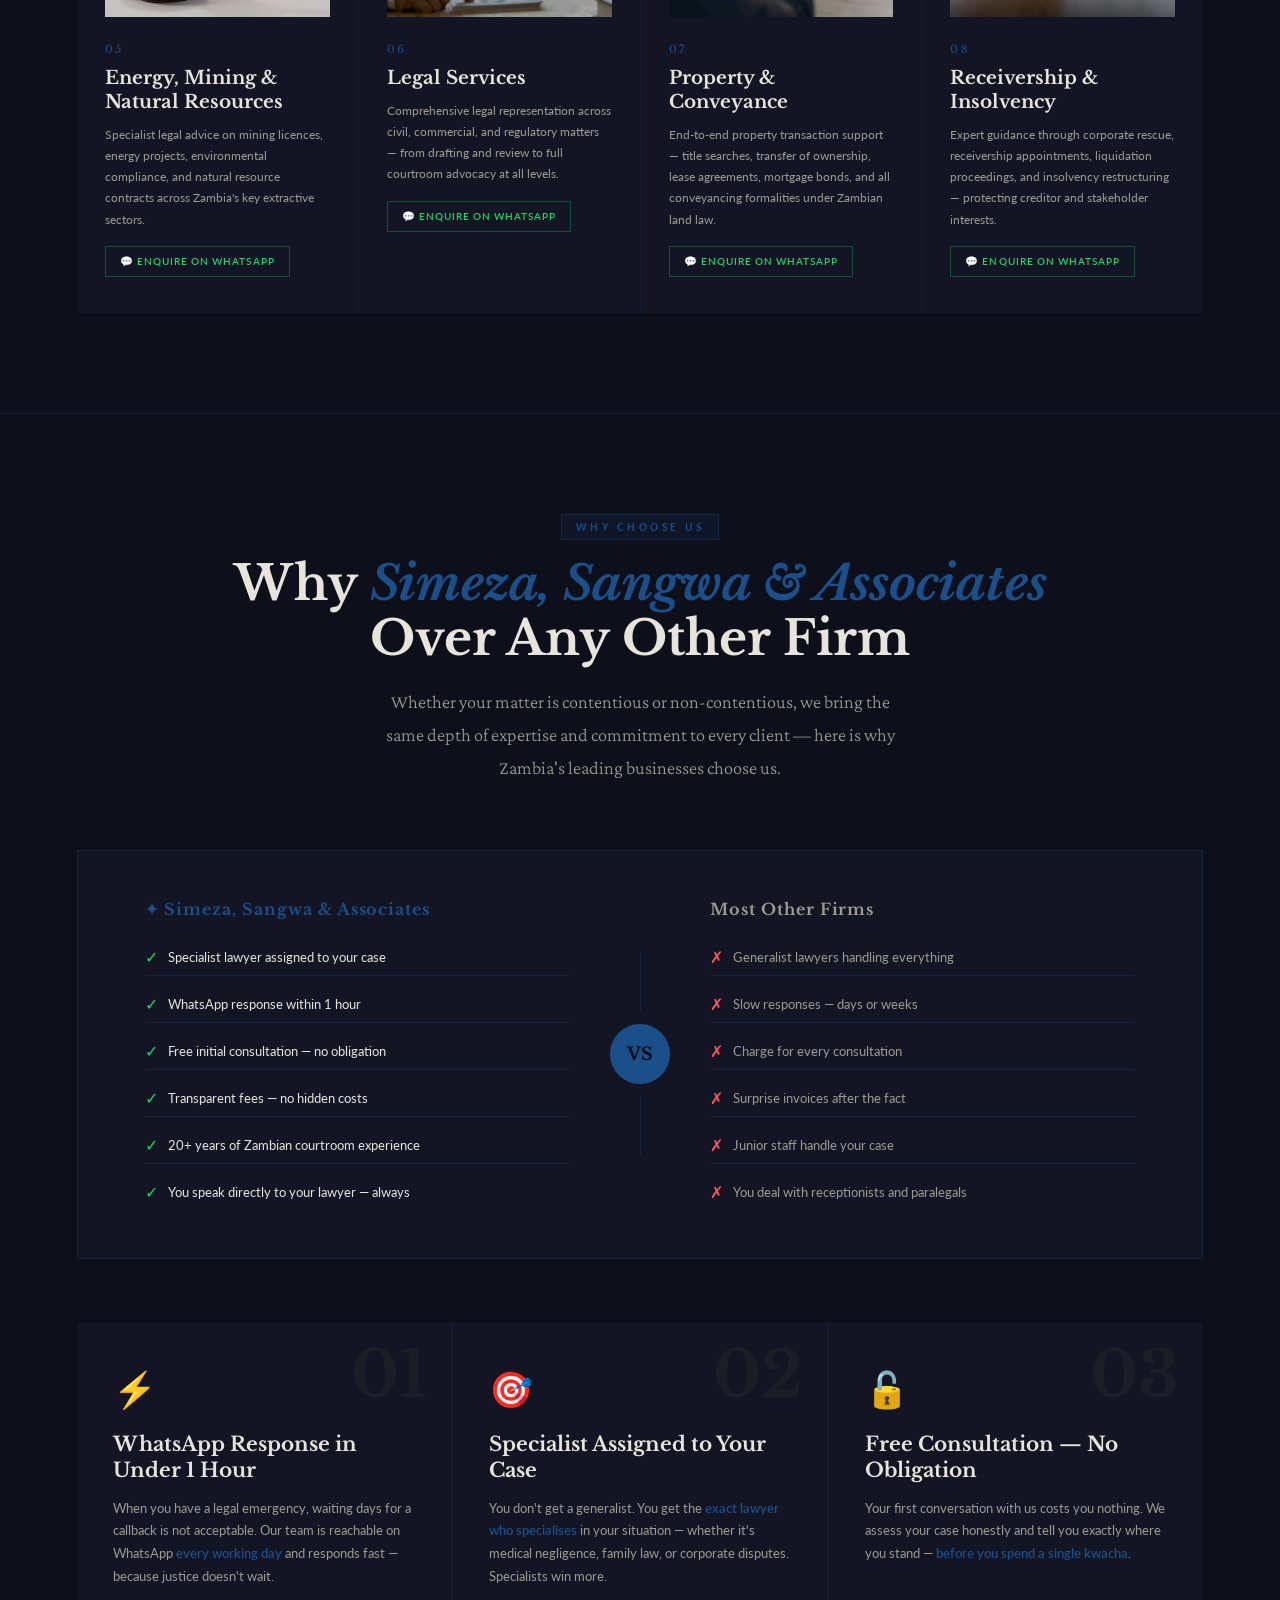
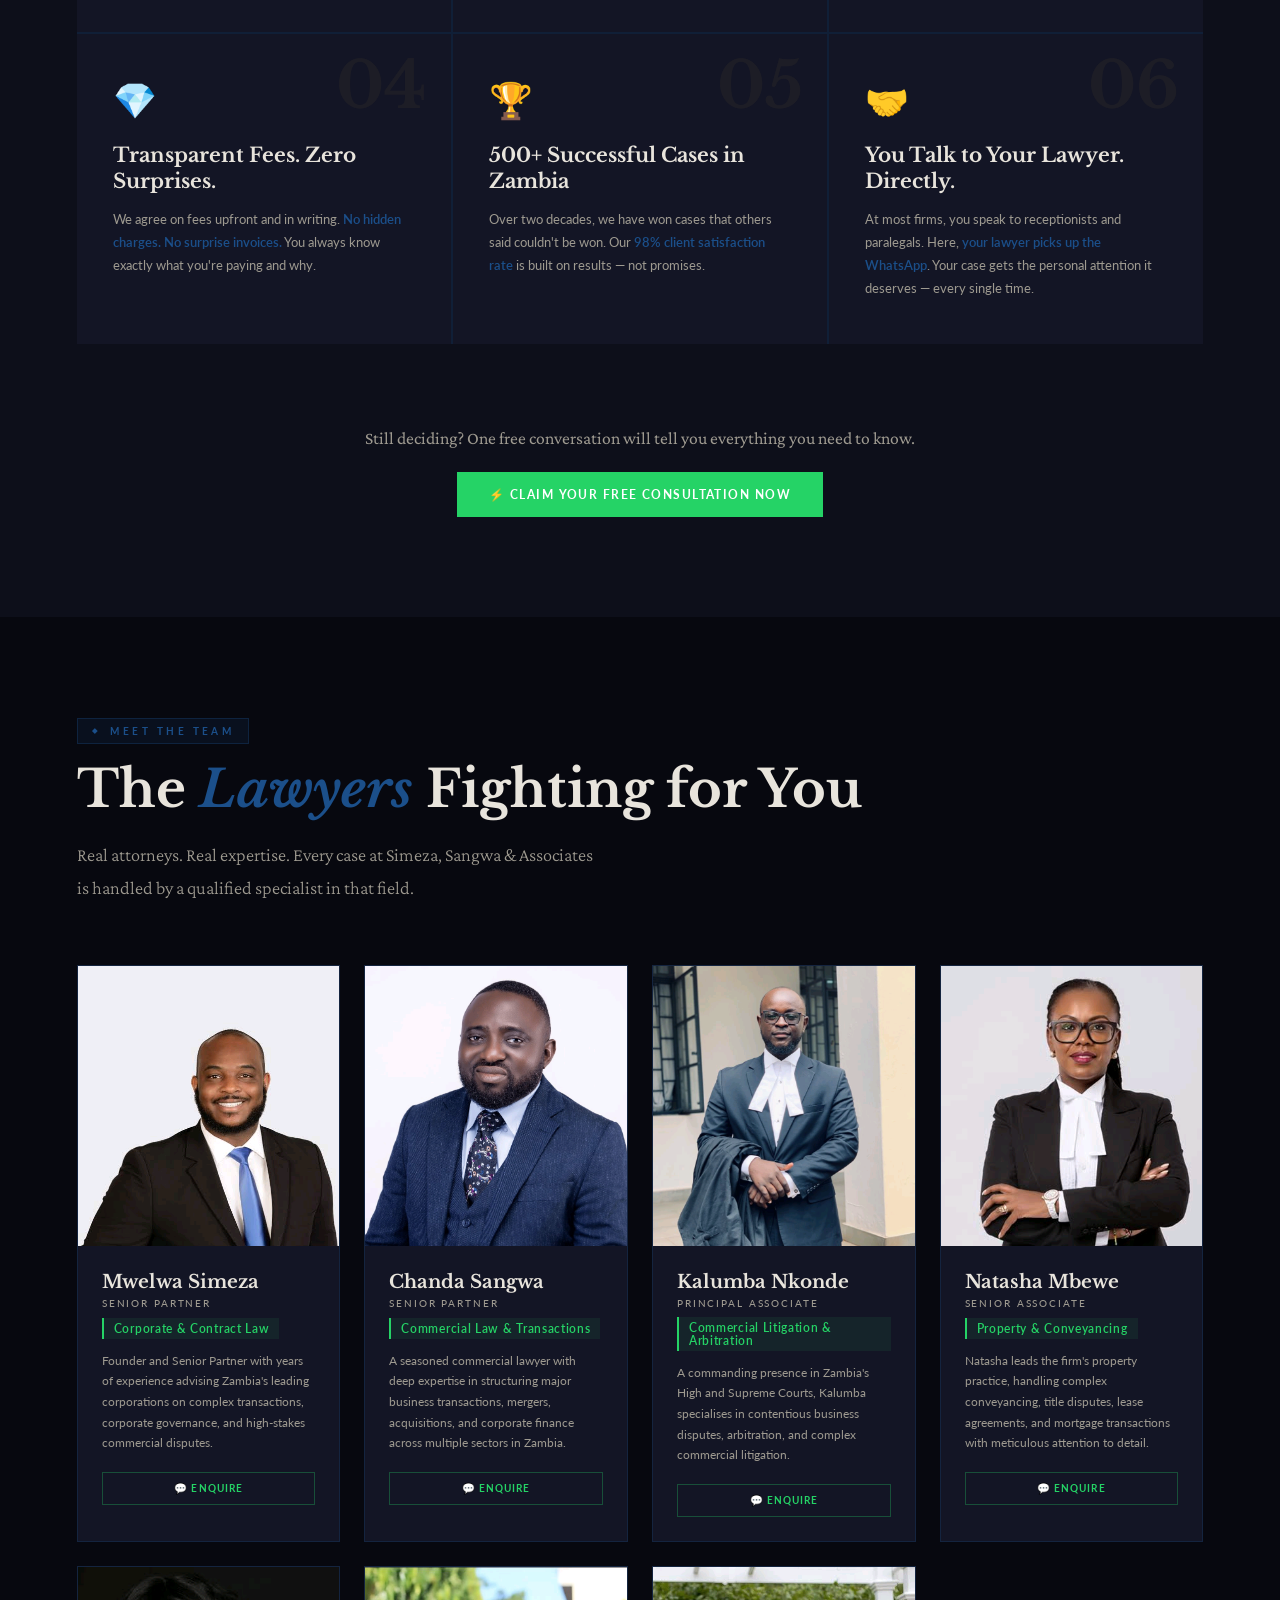
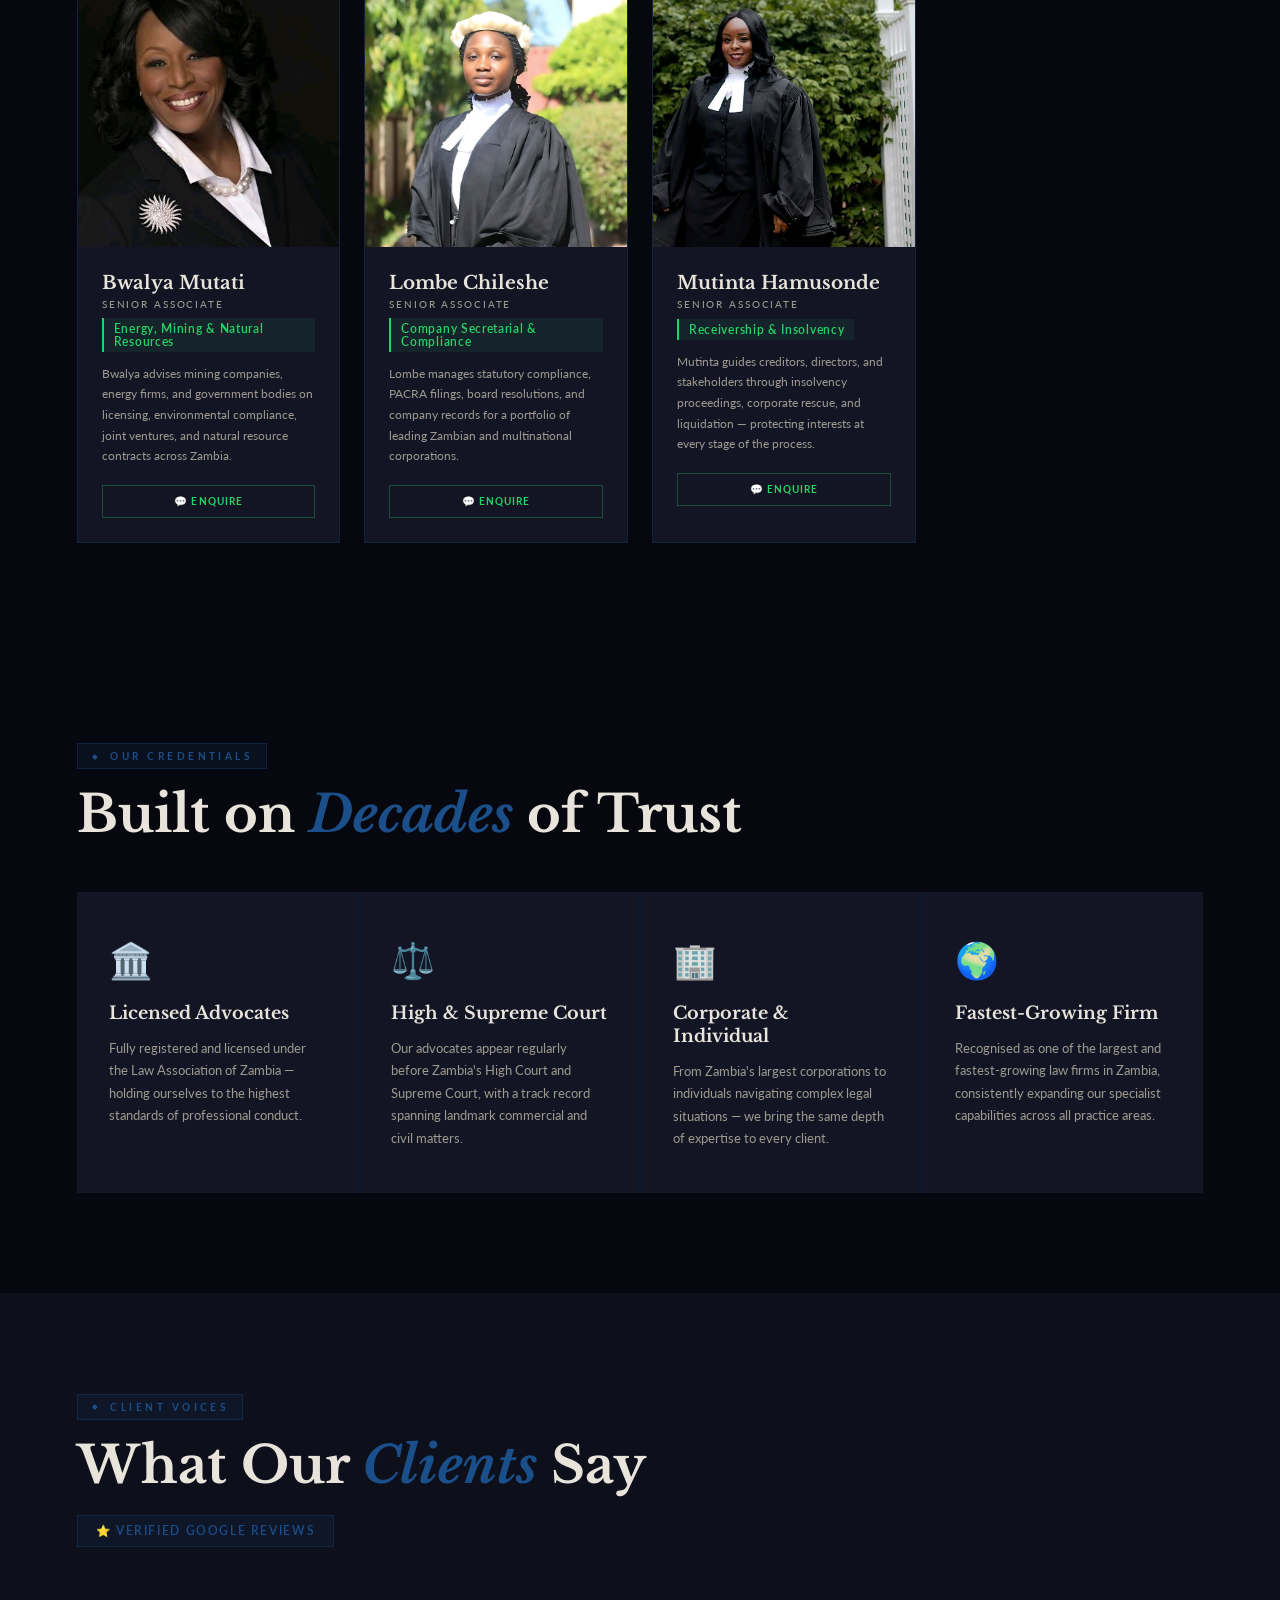
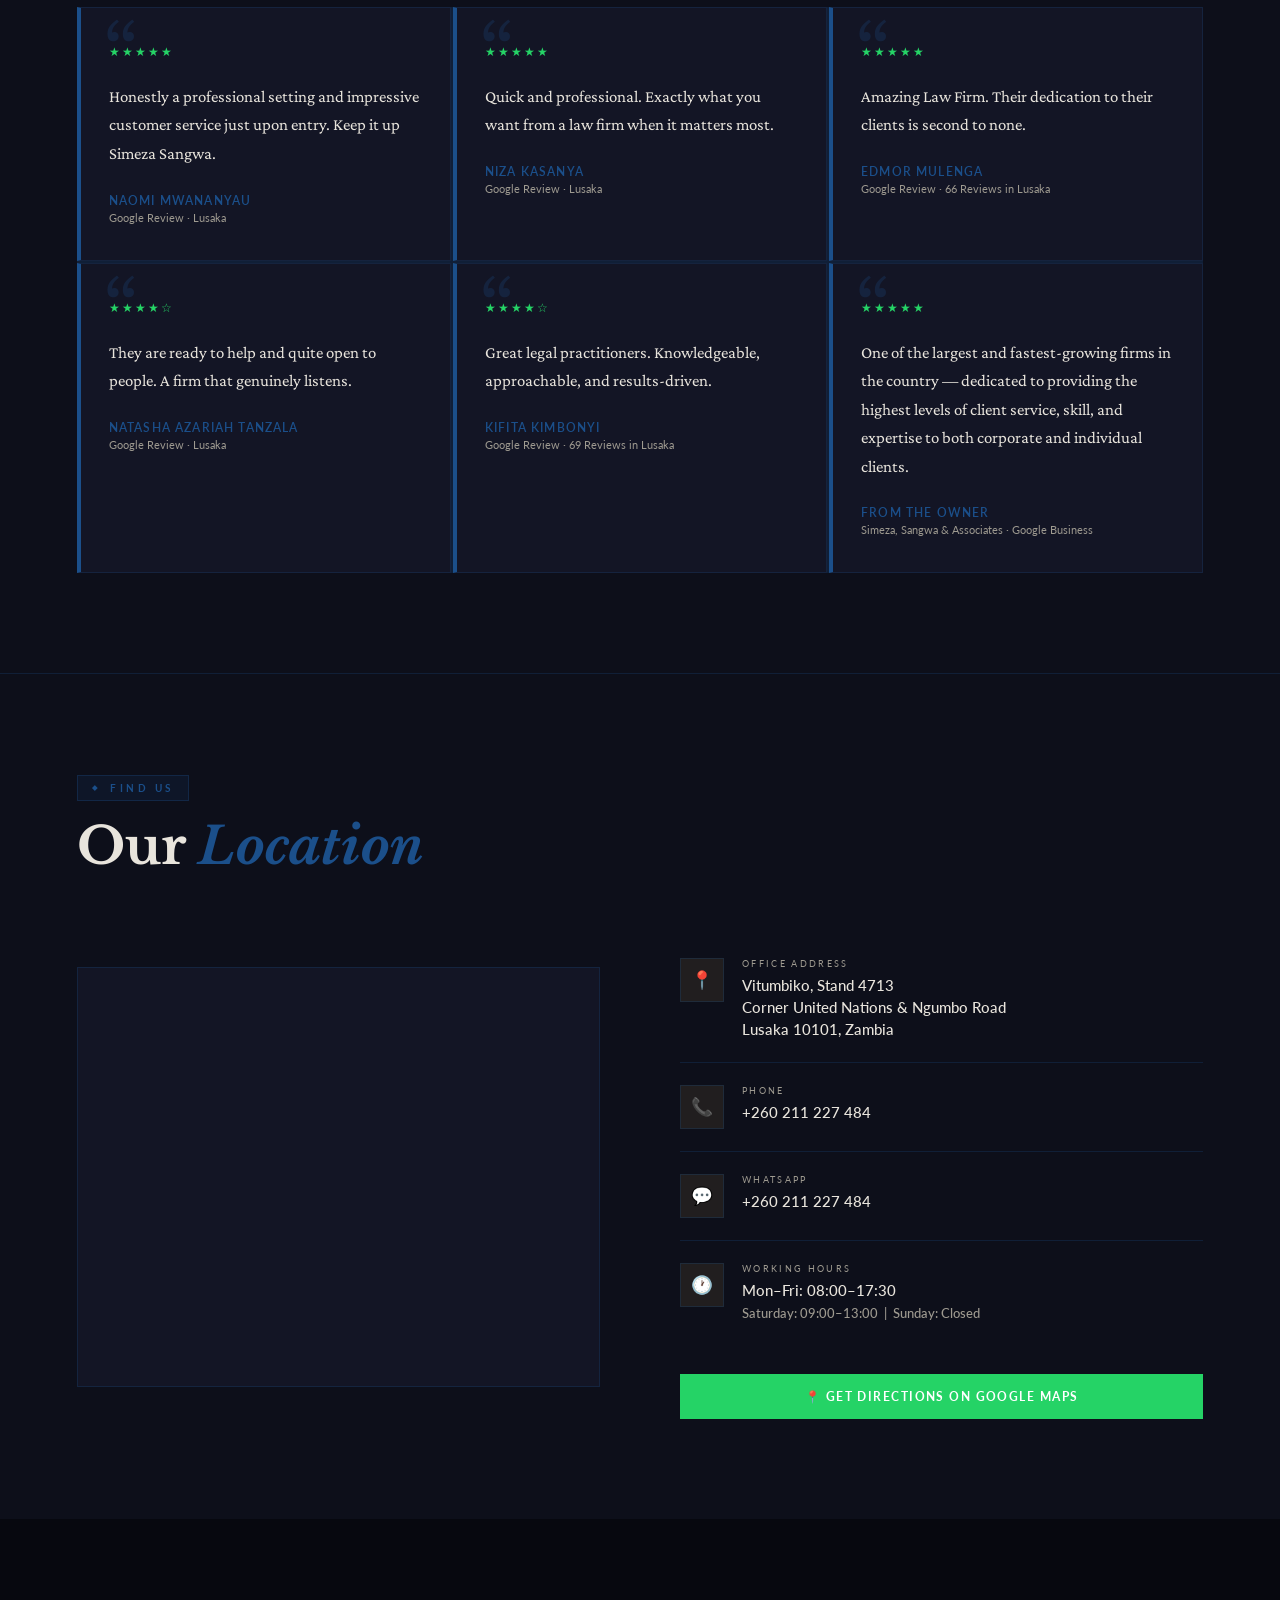
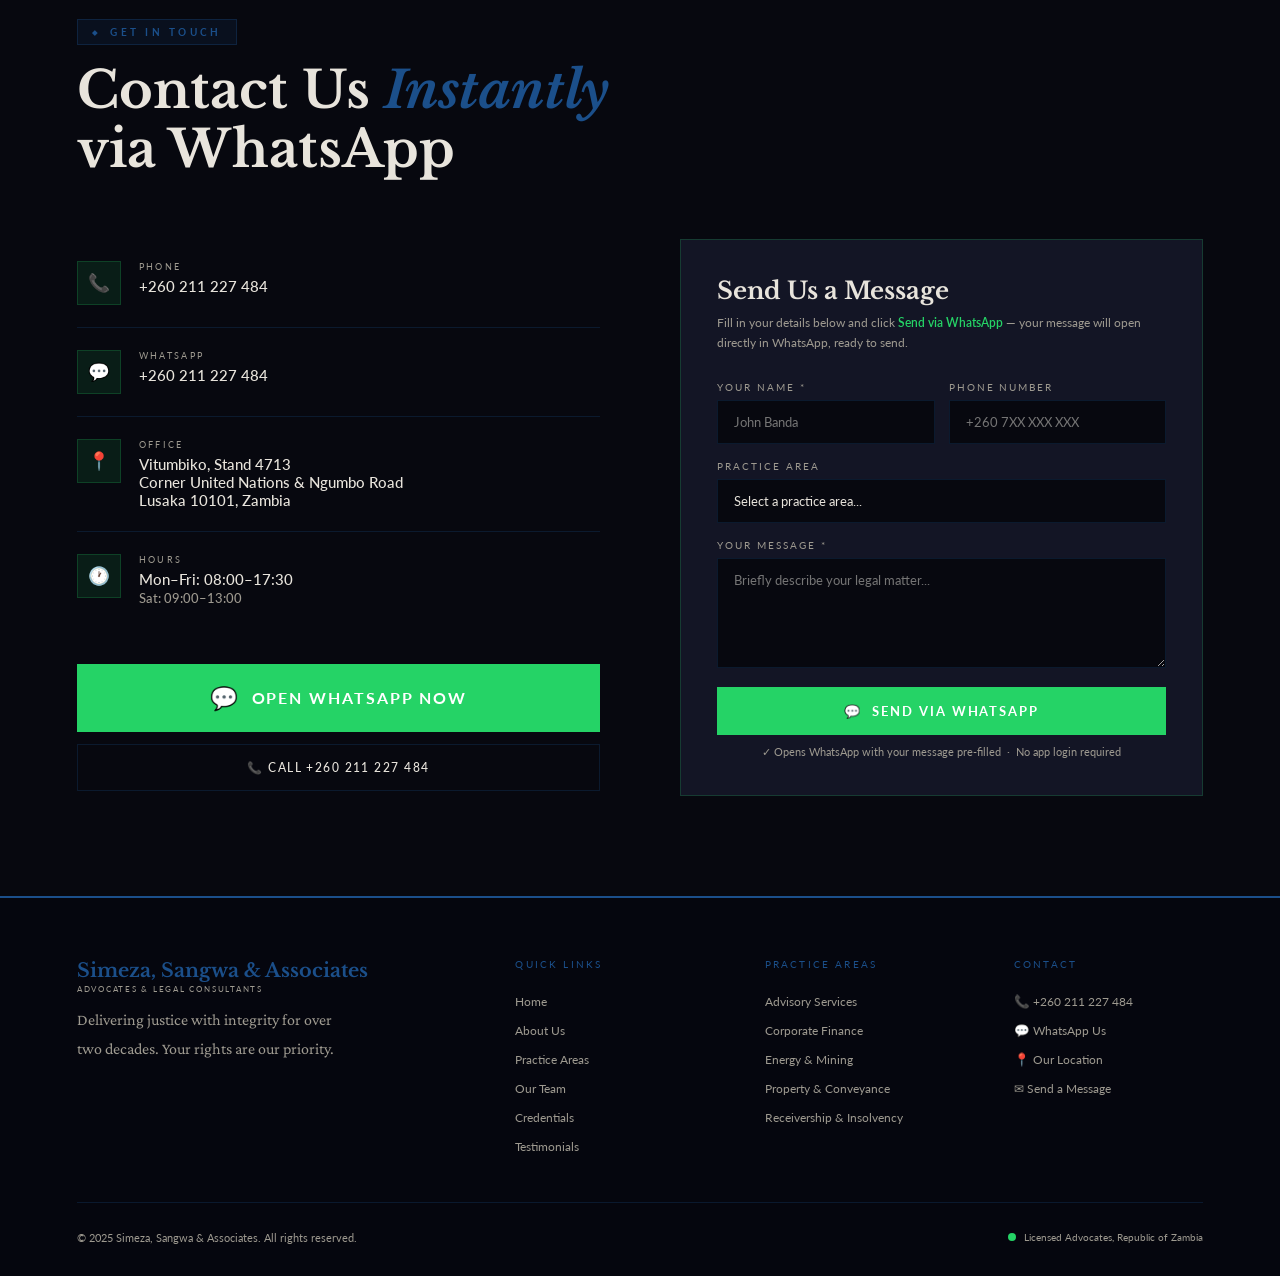
==== commit e619c334: "Update index.html" ====
--- a/index.html
+++ b/index.html
@@ -165,7 +165,7 @@
         <button class="practice-wa-btn">💬 Enquire on WhatsApp</button>
       </div>
       <div class="practice-card anim-el" onclick="waEnquire('Legal Services')">
-        <img src="images/Legal-services.jpg" alt="Legal Services" class="practice-card-img">
+        <img src="images/legal-services.jpg" alt="Legal Services" class="practice-card-img">
         <div class="practice-num">06</div><div class="practice-title">Legal Services</div>
         <div class="practice-desc">Comprehensive legal representation across civil, commercial, and regulatory matters — from drafting and review to full courtroom advocacy at all levels.</div>
         <button class="practice-wa-btn">💬 Enquire on WhatsApp</button>
--- a/style.css
+++ b/style.css
@@ -0,0 +1,664 @@
+:root {
+    --gold: #1B4F8A;
+    --gold-light: #2E6DB4;
+    --dark: #07080F;
+    --dark-mid: #0D0F1A;
+    --dark-card: #131525;
+    --text: #E8E4DC;
+    --text-muted: #9E9A90;
+    --border: rgba(27,79,138,0.25);
+    --wa: #25D366;
+    --wa-dark: #1aad52;
+  }
+  * { margin: 0; padding: 0; box-sizing: border-box; }
+  html { scroll-behavior: smooth; }
+  body { font-family: "Lato", sans-serif; background: var(--dark); color: var(--text); overflow-x: hidden; }
+
+  /* TOP BAR */
+  .top-bar {
+    background: var(--gold); color: var(--dark);
+    display: flex; justify-content: space-between; align-items: center;
+    padding: 8px 6%; font-size: 0.68rem; font-weight: 600; letter-spacing: 0.06em;
+    position: fixed; top: 0; width: 100%; z-index: 1000;
+  }
+  .top-bar-left, .top-bar-right { display: flex; gap: 24px; align-items: center; }
+  .top-bar button {
+    background: none; border: none; cursor: pointer; color: var(--dark);
+    font-size: 0.68rem; font-weight: 600; letter-spacing: 0.06em;
+    font-family: "Lato", sans-serif; padding: 0;
+    display: inline-flex; align-items: center; gap: 6px;
+  }
+  .top-bar button:hover { opacity: 0.7; }
+
+  /* NAV */
+  nav {
+    position: fixed; top: 36px; width: 100%; z-index: 999;
+    background: rgba(10,10,15,0.97); backdrop-filter: blur(16px);
+    border-bottom: 1px solid var(--border);
+    padding: 0 6%; display: flex; align-items: center; justify-content: space-between;
+    height: 76px; transition: top 0.3s, box-shadow 0.3s;
+  }
+  .nav-logo-btn { display: flex; align-items: center; gap: 14px; background: none; border: none; cursor: pointer; padding: 0; }
+  .nav-logo-btn img { width: 46px; height: 46px; object-fit: contain; }
+  .nav-logo-text { font-family: "Libre Baskerville", serif; font-size: 1.2rem; font-weight: 700; color: var(--gold); letter-spacing: 0.04em; line-height: 1.2; text-align: left; }
+  .nav-logo-sub { font-size: 0.52rem; font-weight: 300; color: var(--text-muted); letter-spacing: 0.2em; text-transform: uppercase; display: block; }
+  .nav-links { display: flex; gap: 28px; list-style: none; }
+  .nav-links button {
+    background: none; border: none; cursor: pointer;
+    font-family: "Lato", sans-serif; font-size: 0.68rem; font-weight: 500;
+    letter-spacing: 0.18em; text-transform: uppercase; color: var(--text-muted);
+    padding: 4px 0; position: relative; transition: color 0.3s;
+  }
+  .nav-links button::after { content: ""; position: absolute; bottom: 0; left: 0; width: 0; height: 1px; background: var(--gold); transition: width 0.3s; }
+  .nav-links button:hover, .nav-links button.active { color: var(--gold); }
+  .nav-links button:hover::after, .nav-links button.active::after { width: 100%; }
+  .nav-cta-btn {
+    background: var(--wa); color: #fff; padding: 10px 22px;
+    font-family: "Lato", sans-serif; font-size: 0.68rem; font-weight: 700;
+    letter-spacing: 0.12em; text-transform: uppercase; border: none; cursor: pointer;
+    transition: all 0.3s; display: flex; align-items: center; gap: 8px;
+  }
+  .nav-cta-btn:hover { background: var(--wa-dark); transform: translateY(-1px); }
+  .hamburger { display: none; flex-direction: column; gap: 5px; cursor: pointer; background: none; border: none; padding: 4px; }
+  .hamburger span { display: block; width: 24px; height: 2px; background: var(--text); transition: all 0.3s; }
+  .mobile-menu {
+    display: none; position: fixed; top: 112px; left: 0; width: 100%;
+    background: rgba(10,10,15,0.99); border-bottom: 1px solid var(--border);
+    z-index: 998; flex-direction: column; padding: 20px 6%; gap: 0;
+  }
+  .mobile-menu.open { display: flex; }
+  .mobile-menu button {
+    background: none; border: none; cursor: pointer; color: var(--text-muted);
+    font-family: "Lato", sans-serif; font-size: 0.75rem; letter-spacing: 0.15em;
+    text-transform: uppercase; padding: 16px 0; border-bottom: 1px solid var(--border);
+    font-weight: 500; text-align: left; transition: color 0.3s; width: 100%;
+  }
+  .mobile-menu button:hover { color: var(--gold); }
+  .mobile-menu .mob-cta {
+    background: var(--wa); color: #fff; text-align: center; padding: 14px;
+    margin-top: 16px; font-weight: 700; border-bottom: none; border-radius: 0;
+    font-family: "Lato", sans-serif; font-size: 0.75rem; letter-spacing: 0.15em;
+    text-transform: uppercase; cursor: pointer; border: none; width: 100%;
+    display: flex; align-items: center; justify-content: center; gap: 8px;
+  }
+
+  /* HERO */
+  .hero { min-height: 100vh; display: grid; grid-template-columns: 55% 45%; align-items: center; padding: 160px 6% 80px; position: relative; overflow: hidden; background: linear-gradient(135deg, #07080F 60%, #0D1525 100%); }
+  .hero::before { content: ""; position: absolute; inset: 0; background: radial-gradient(ellipse 60% 80% at 70% 50%, rgba(201,168,76,0.07) 0%, transparent 70%); pointer-events: none; }
+  .hero-eyebrow { font-size: 0.65rem; font-weight: 500; letter-spacing: 0.35em; text-transform: uppercase; color: var(--gold); margin-bottom: 24px; display: flex; align-items: center; gap: 12px; }
+  .hero-eyebrow::before { content: ""; width: 40px; height: 1px; background: var(--gold); }
+  .hero h1 { font-family: "Libre Baskerville", serif; font-size: clamp(2.8rem, 5vw, 5.2rem); font-weight: 900; line-height: 1.05; color: var(--text); margin-bottom: 28px; }
+  .hero h1 em { font-style: italic; color: var(--gold); }
+  .hero-desc { font-family: "Crimson Pro", serif; font-size: 1.2rem; font-weight: 300; color: var(--text-muted); line-height: 1.8; max-width: 480px; margin-bottom: 48px; }
+  .hero-btns { display: flex; gap: 14px; flex-wrap: wrap; }
+  .hero-image { position: relative; padding-left: 40px; }
+  .hero-image img { width: 100%; height: 560px; object-fit: cover; filter: brightness(0.85) contrast(1.05); position: relative; z-index: 2; clip-path: polygon(8% 0%, 100% 0%, 100% 100%, 0% 100%); }
+  .hero-image::before { content: ""; position: absolute; top: -16px; right: -16px; width: 60%; height: 60%; border: 2px solid var(--gold); opacity: 0.4; z-index: 1; }
+  .hero-image::after { content: ""; position: absolute; bottom: -16px; left: 8%; width: 120px; height: 120px; background: var(--gold); opacity: 0.12; clip-path: polygon(50% 0%, 100% 100%, 0% 100%); }
+
+  /* BUTTONS */
+  .btn-wa {
+    background: var(--wa); color: #fff; padding: 15px 32px;
+    font-family: "Lato", sans-serif; font-size: 0.75rem; font-weight: 700;
+    letter-spacing: 0.12em; text-transform: uppercase; border: none; cursor: pointer;
+    transition: all 0.3s; display: inline-flex; align-items: center; gap: 10px;
+  }
+  .btn-wa:hover { background: var(--wa-dark); transform: translateY(-2px); box-shadow: 0 12px 40px rgba(37,211,102,0.3); }
+  .btn-gold {
+    background: var(--gold); color: var(--dark); padding: 15px 32px;
+    font-family: "Lato", sans-serif; font-size: 0.75rem; font-weight: 700;
+    letter-spacing: 0.12em; text-transform: uppercase; border: none; cursor: pointer;
+    transition: all 0.3s; display: inline-flex; align-items: center; gap: 8px;
+  }
+  .btn-gold:hover { background: var(--gold-light); transform: translateY(-2px); box-shadow: 0 12px 40px rgba(201,168,76,0.3); }
+  .btn-border {
+    border: 1px solid var(--border); color: var(--text); padding: 15px 32px;
+    font-family: "Lato", sans-serif; font-size: 0.75rem; font-weight: 500;
+    letter-spacing: 0.12em; text-transform: uppercase; background: none; cursor: pointer;
+    transition: all 0.3s; display: inline-flex; align-items: center; gap: 8px;
+  }
+  .btn-border:hover { border-color: var(--gold); color: var(--gold); }
+
+  /* STATS */
+  .stats-bar { background: linear-gradient(135deg, var(--dark-card) 0%, #0F1830 100%); border-top: 2px solid var(--gold); border-bottom: 1px solid var(--border); padding: 40px 6%; display: grid; grid-template-columns: repeat(4, 1fr); gap: 20px; }
+  .stat-item { text-align: center; }
+  .stat-num { font-family: "Libre Baskerville", serif; font-size: 2.8rem; font-weight: 700; color: var(--gold); line-height: 1; margin-bottom: 8px; }
+  .stat-label { font-size: 0.62rem; font-weight: 500; letter-spacing: 0.2em; text-transform: uppercase; color: var(--text-muted); }
+
+  /* SECTION COMMONS */
+  section { padding: 100px 6%; }
+  .section-eyebrow { font-size: 0.62rem; font-weight: 700; letter-spacing: 0.35em; text-transform: uppercase; color: var(--gold); margin-bottom: 16px; display: inline-flex; align-items: center; gap: 10px; background: rgba(27,79,138,0.12); padding: 6px 14px; border: 1px solid rgba(27,79,138,0.3); }
+  .section-eyebrow::before { content: "◆"; font-size: 0.45rem; color: var(--gold); }
+  .section-title { font-family: "Libre Baskerville", serif; font-size: clamp(2rem, 4vw, 3.2rem); font-weight: 700; line-height: 1.15; margin-bottom: 20px; }
+  .section-title em { font-style: italic; color: var(--gold); }
+  .section-sub { font-family: "Crimson Pro", serif; font-size: 1.15rem; font-weight: 300; color: var(--text-muted); line-height: 1.8; max-width: 520px; }
+
+  /* ABOUT */
+  .about { display: grid; grid-template-columns: 1fr 1fr; gap: 80px; align-items: center; }
+  .about-images { position: relative; height: 560px; }
+  .about-img-main { position: absolute; top: 0; left: 0; width: 75%; height: 80%; object-fit: cover; filter: brightness(0.85); }
+  .about-img-accent { position: absolute; bottom: 0; right: 0; width: 55%; height: 55%; object-fit: cover; filter: brightness(0.85); border: 4px solid var(--dark); z-index: 2; }
+  .about-badge { position: absolute; top: 50%; left: 50%; transform: translate(-50%,-50%); background: var(--gold); color: var(--dark); width: 110px; height: 110px; display: flex; flex-direction: column; align-items: center; justify-content: center; z-index: 3; }
+  .about-badge-num { font-family: "Libre Baskerville", serif; font-size: 2rem; font-weight: 900; line-height: 1; color: #fff; }
+  .about-badge-text { font-size: 0.58rem; font-weight: 600; letter-spacing: 0.08em; text-align: center; color: rgba(255,255,255,0.85); }
+  .about-points { margin-top: 36px; display: flex; flex-direction: column; gap: 16px; }
+  .about-point { display: flex; gap: 16px; align-items: flex-start; padding: 20px; background: var(--dark-card); border-left: 2px solid var(--gold); }
+  .about-point-icon { font-size: 1.3rem; flex-shrink: 0; margin-top: 2px; }
+  .about-point-title { font-size: 0.85rem; font-weight: 600; letter-spacing: 0.06em; margin-bottom: 4px; }
+  .about-point-desc { font-size: 0.78rem; color: var(--text-muted); line-height: 1.6; }
+
+  /* PRACTICE */
+  .practice-header { display: grid; grid-template-columns: 1fr 1fr; gap: 60px; align-items: end; margin-bottom: 60px; }
+  .practice-grid { display: grid; grid-template-columns: repeat(4, 1fr); gap: 1px; background: var(--border); }
+  .practice-card { background: var(--dark-card); padding: 36px 28px; position: relative; overflow: hidden; transition: background 0.3s, transform 0.3s; cursor: pointer; border-radius: 2px; }
+  .practice-card::before { content: ""; position: absolute; bottom: 0; left: 0; width: 0; height: 2px; background: var(--wa); transition: width 0.4s; }
+  .practice-card:hover { background: #111830; transform: translateY(-4px); }
+  .practice-card:hover::before { width: 100%; }
+  .practice-card-img { width: 100%; height: 170px; object-fit: cover; margin-bottom: 22px; filter: brightness(0.75) contrast(1.1); }
+  .practice-num { font-family: "Libre Baskerville", serif; font-size: 0.68rem; color: var(--gold); letter-spacing: 0.2em; margin-bottom: 10px; }
+  .practice-title { font-family: "Libre Baskerville", serif; font-size: 1.15rem; font-weight: 700; margin-bottom: 10px; line-height: 1.3; }
+  .practice-desc { font-size: 0.78rem; color: var(--text-muted); line-height: 1.7; margin-bottom: 16px; }
+  .practice-wa-btn {
+    background: none; border: 1px solid rgba(37,211,102,0.3); color: var(--wa);
+    font-family: "Lato", sans-serif; font-size: 0.65rem; font-weight: 600;
+    letter-spacing: 0.1em; text-transform: uppercase; padding: 8px 14px; cursor: pointer;
+    transition: all 0.3s; display: inline-flex; align-items: center; gap: 6px;
+  }
+  .practice-wa-btn:hover { background: var(--wa); color: #fff; border-color: var(--wa); }
+
+  /* GALLERY */
+  .gallery-grid { display: grid; grid-template-columns: 2fr 1fr 1fr; grid-template-rows: 280px 280px; gap: 8px; margin-top: 60px; }
+  .gallery-item { overflow: hidden; }
+  .gallery-item:first-child { grid-row: span 2; }
+  .gallery-item img { width: 100%; height: 100%; object-fit: cover; filter: brightness(0.75) grayscale(0.2); transition: transform 0.6s, filter 0.4s; display: block; }
+  .gallery-item:hover img { transform: scale(1.05); filter: brightness(0.9) grayscale(0); }
+
+  /* TESTIMONIALS */
+  .testimonials-grid { display: grid; grid-template-columns: repeat(3, 1fr); gap: 24px; margin-top: 60px; }
+  .testimonial-card { background: var(--dark-card); padding: 36px 28px; border: 1px solid var(--border); border-left: 4px solid var(--gold); position: relative; }
+  .testimonial-card::before { content: "\201C"; font-family: "Libre Baskerville", serif; font-size: 5rem; color: var(--gold); opacity: 0.25; position: absolute; top: 10px; left: 22px; line-height: 1; }
+  .testimonial-text { font-family: "Crimson Pro", serif; font-size: 1.05rem; color: var(--text); line-height: 1.7; margin-bottom: 24px; margin-top: 24px; }
+  .testimonial-author { font-size: 0.73rem; font-weight: 600; letter-spacing: 0.1em; text-transform: uppercase; color: var(--gold); }
+  .testimonial-role { font-size: 0.68rem; color: var(--text-muted); margin-top: 4px; }
+  .stars { color: var(--wa); font-size: 0.75rem; margin-bottom: 8px; letter-spacing: 2px; }
+
+  /* LOCATION */
+  .location-grid { display: grid; grid-template-columns: 1fr 1fr; gap: 80px; align-items: center; }
+  .location-map { height: 420px; background: var(--dark-card); border: 1px solid var(--border); overflow: hidden; }
+  .location-map iframe { width: 100%; height: 100%; border: none; }
+  .location-detail-item { display: flex; gap: 18px; align-items: flex-start; padding: 22px 0; border-bottom: 1px solid var(--border); }
+  .loc-icon { width: 44px; height: 44px; background: rgba(201,168,76,0.1); border: 1px solid var(--border); display: flex; align-items: center; justify-content: center; font-size: 1.1rem; flex-shrink: 0; }
+  .loc-label { font-size: 0.58rem; letter-spacing: 0.25em; text-transform: uppercase; color: var(--text-muted); margin-bottom: 5px; }
+  .loc-value { font-size: 0.92rem; font-weight: 500; color: var(--text); line-height: 1.5; }
+  .loc-value button { background: none; border: none; cursor: pointer; color: var(--text); font-family: "Lato", sans-serif; font-size: 0.92rem; font-weight: 500; padding: 0; transition: color 0.3s; }
+  .loc-value button:hover { color: var(--wa); }
+
+  /* CONTACT / WHATSAPP FORM */
+  .contact-grid { display: grid; grid-template-columns: 1fr 1fr; gap: 80px; align-items: start; }
+  .contact-info-block { }
+  .contact-item { display: flex; gap: 18px; align-items: flex-start; padding: 22px 0; border-bottom: 1px solid var(--border); }
+  .contact-icon { width: 44px; height: 44px; background: rgba(37,211,102,0.1); border: 1px solid rgba(37,211,102,0.2); display: flex; align-items: center; justify-content: center; font-size: 1.1rem; flex-shrink: 0; }
+  .contact-item-label { font-size: 0.58rem; letter-spacing: 0.25em; text-transform: uppercase; color: var(--text-muted); margin-bottom: 5px; }
+  .contact-item-value { font-size: 0.92rem; font-weight: 500; color: var(--text); }
+  .contact-item-value button { background: none; border: none; cursor: pointer; color: var(--text); font-family: "Lato", sans-serif; font-size: 0.92rem; font-weight: 500; padding: 0; transition: color 0.3s; }
+  .contact-item-value button:hover { color: var(--wa); }
+  .big-wa-btn {
+    width: 100%; background: var(--wa); color: #fff; padding: 20px;
+    font-family: "Lato", sans-serif; font-size: 0.85rem; font-weight: 700;
+    letter-spacing: 0.12em; text-transform: uppercase; border: none; cursor: pointer;
+    transition: all 0.3s; display: flex; align-items: center; justify-content: center; gap: 12px;
+    margin-top: 36px; font-size: 1rem;
+  }
+  .big-wa-btn:hover { background: var(--wa-dark); transform: translateY(-2px); box-shadow: 0 16px 48px rgba(37,211,102,0.35); }
+  .big-wa-btn .wa-icon { font-size: 1.4rem; }
+
+  /* WA MESSAGE BUILDER */
+  .wa-form-wrap { background: var(--dark-card); border: 1px solid rgba(37,211,102,0.2); padding: 36px; }
+  .wa-form-title { font-family: "Libre Baskerville", serif; font-size: 1.5rem; font-weight: 700; margin-bottom: 8px; }
+  .wa-form-sub { font-size: 0.78rem; color: var(--text-muted); margin-bottom: 28px; line-height: 1.6; }
+  .wa-form-sub span { color: var(--wa); font-weight: 600; }
+  .form-row { display: grid; grid-template-columns: 1fr 1fr; gap: 14px; }
+  .form-group { margin-bottom: 16px; }
+  .form-group label { display: block; font-size: 0.62rem; letter-spacing: 0.2em; text-transform: uppercase; color: var(--text-muted); margin-bottom: 7px; }
+  .form-group input, .form-group select, .form-group textarea { width: 100%; background: var(--dark); border: 1px solid var(--border); color: var(--text); padding: 13px 16px; font-family: "Lato", sans-serif; font-size: 0.83rem; outline: none; transition: border-color 0.3s; -webkit-appearance: none; appearance: none; }
+  .form-group input:focus, .form-group select:focus, .form-group textarea:focus { border-color: var(--wa); }
+  .form-group textarea { resize: vertical; min-height: 110px; }
+  .btn-send-wa {
+    width: 100%; background: var(--wa); color: #fff; padding: 16px;
+    font-family: "Lato", sans-serif; font-size: 0.82rem; font-weight: 700;
+    letter-spacing: 0.15em; text-transform: uppercase; border: none; cursor: pointer;
+    transition: all 0.3s; display: flex; align-items: center; justify-content: center; gap: 10px;
+  }
+  .btn-send-wa:hover { background: var(--wa-dark); transform: translateY(-1px); box-shadow: 0 8px 32px rgba(37,211,102,0.3); }
+  .form-note { font-size: 0.68rem; color: var(--text-muted); margin-top: 10px; text-align: center; }
+
+  /* FLOATING BUTTONS */
+  .float-actions { position: fixed; bottom: 28px; right: 28px; z-index: 900; display: flex; flex-direction: column; gap: 12px; }
+  .float-btn { width: 60px; height: 60px; border-radius: 50%; display: flex; align-items: center; justify-content: center; font-size: 1.5rem; box-shadow: 0 4px 24px rgba(0,0,0,0.5); transition: transform 0.25s, box-shadow 0.25s; border: none; cursor: pointer; }
+  .float-btn:hover { transform: scale(1.12); box-shadow: 0 8px 32px rgba(0,0,0,0.6); }
+  .float-wa-btn { background: var(--wa); }
+  .float-call-btn { background: var(--gold); }
+  .float-wrap { position: relative; display: flex; align-items: center; }
+  .float-tip { position: absolute; right: 72px; background: var(--dark-card); color: var(--text); font-size: 0.65rem; font-weight: 600; white-space: nowrap; padding: 6px 12px; border: 1px solid var(--border); opacity: 0; transition: opacity 0.2s; pointer-events: none; top: 50%; transform: translateY(-50%); letter-spacing: 0.08em; }
+  .float-wrap:hover .float-tip { opacity: 1; }
+
+  /* FOOTER */
+  footer { background: #05060E; border-top: 2px solid var(--gold); padding: 60px 6% 32px; }
+  .footer-top { display: grid; grid-template-columns: 2fr 1fr 1fr 1fr; gap: 60px; margin-bottom: 48px; }
+  .footer-logo-text { font-family: "Libre Baskerville", serif; font-size: 1.2rem; font-weight: 700; color: var(--gold); }
+  .footer-logo-sub { font-size: 0.5rem; letter-spacing: 0.22em; text-transform: uppercase; color: var(--text-muted); margin-top: 2px; }
+  .footer-brand p { font-family: "Crimson Pro", serif; font-size: 1rem; color: var(--text-muted); line-height: 1.8; margin-top: 12px; max-width: 280px; }
+  .footer-col-title { font-size: 0.62rem; letter-spacing: 0.22em; text-transform: uppercase; color: var(--gold); margin-bottom: 20px; }
+  .footer-col ul { list-style: none; display: flex; flex-direction: column; gap: 10px; }
+  .footer-col ul button { background: none; border: none; cursor: pointer; font-family: "Lato", sans-serif; font-size: 0.78rem; color: var(--text-muted); padding: 0; text-align: left; transition: color 0.3s; }
+  .footer-col ul button:hover { color: var(--wa); }
+  .footer-bottom { display: flex; align-items: center; justify-content: space-between; flex-wrap: wrap; gap: 12px; padding-top: 28px; border-top: 1px solid var(--border); }
+  .footer-copy { font-size: 0.68rem; color: var(--text-muted); }
+  .footer-badge { font-size: 0.65rem; color: var(--text-muted); display: flex; align-items: center; gap: 8px; }
+  .footer-badge::before { content: ""; width: 8px; height: 8px; background: var(--wa); display: block; border-radius: 50%; }
+
+  /* ANIMATIONS */
+  @keyframes fadeUp { from { opacity: 0; transform: translateY(28px); } to { opacity: 1; transform: translateY(0); } }
+  .fade-up { animation: fadeUp 0.8s ease forwards; }
+  .delay-1 { animation-delay: 0.15s; }
+  .delay-2 { animation-delay: 0.3s; }
+  .delay-3 { animation-delay: 0.45s; }
+  .anim-el { opacity: 0; transform: translateY(24px); transition: opacity 0.6s ease, transform 0.6s ease; }
+  .anim-el.visible { opacity: 1; transform: translateY(0); }
+
+  /* RESPONSIVE */
+  @media (max-width: 960px) {
+    .top-bar { display: none; }
+    nav { top: 0; }
+    .hero { grid-template-columns: 1fr; padding-top: 100px; gap: 40px; }
+    .hero-image { padding-left: 0; }
+    .hero-image img { height: 320px; }
+    .stats-bar { grid-template-columns: repeat(2, 1fr); }
+    .about { grid-template-columns: 1fr; }
+    .about-images { height: 320px; }
+    .practice-header { grid-template-columns: 1fr; gap: 20px; }
+    .practice-grid { grid-template-columns: 1fr 1fr; }
+    .gallery-grid { grid-template-columns: 1fr 1fr; grid-template-rows: auto; }
+    .gallery-item:first-child { grid-row: span 1; }
+    .gallery-item { height: 220px; }
+    .testimonials-grid { grid-template-columns: 1fr; }
+    .location-grid { grid-template-columns: 1fr; }
+    .location-map { height: 300px; }
+    .contact-grid { grid-template-columns: 1fr; }
+    .footer-top { grid-template-columns: 1fr 1fr; gap: 40px; }
+    .nav-links, .nav-cta-btn { display: none; }
+    .hamburger { display: flex; }
+    .form-row { grid-template-columns: 1fr; }
+  }
+  @media (max-width: 580px) {
+    .practice-grid { grid-template-columns: 1fr; }
+    .footer-top { grid-template-columns: 1fr; }
+    .gallery-grid { grid-template-columns: 1fr; }
+    .gallery-item { height: 220px; }
+    .hero h1 { font-size: 2.5rem; }
+    .wa-form-wrap { padding: 24px; }
+  }
+
+  /* TEAM SECTION */
+  .team-grid {
+    display: grid;
+    grid-template-columns: repeat(4, 1fr);
+    gap: 24px;
+  }
+  .team-card {
+    background: var(--dark-card);
+    border: 1px solid var(--border);
+    overflow: hidden;
+    transition: transform 0.3s, box-shadow 0.3s;
+  }
+  .team-card:hover {
+    transform: translateY(-6px);
+    box-shadow: 0 20px 60px rgba(0,0,0,0.4);
+  }
+  .team-img-wrap {
+    position: relative;
+    height: 280px;
+    overflow: hidden;
+  }
+  .team-img-wrap img {
+    width: 100%; height: 100%;
+    object-fit: cover; object-position: top;
+    transition: transform 0.5s;
+    filter: grayscale(0.1);
+  }
+  .team-card:hover .team-img-wrap img { transform: scale(1.05); }
+  .team-overlay {
+    position: absolute; inset: 0;
+    background: rgba(37,211,102,0.85);
+    display: flex; align-items: center; justify-content: center;
+    opacity: 0; transition: opacity 0.3s;
+  }
+  .team-card:hover .team-overlay { opacity: 1; }
+  .team-wa-btn {
+    background: #fff; color: #25D366; border: none; cursor: pointer;
+    font-family: "Lato", sans-serif; font-size: 0.75rem; font-weight: 700;
+    letter-spacing: 0.1em; text-transform: uppercase; padding: 12px 20px;
+    transition: all 0.2s;
+  }
+  .team-wa-btn:hover { background: var(--dark); color: #25D366; }
+  .team-info { padding: 24px; }
+  .team-name {
+    font-family: "Libre Baskerville", serif;
+    font-size: 1.15rem; font-weight: 700;
+    color: var(--text); margin-bottom: 4px;
+  }
+  .team-title {
+    font-size: 0.65rem; font-weight: 500;
+    letter-spacing: 0.18em; text-transform: uppercase;
+    color: var(--text-muted); margin-bottom: 8px;
+  }
+  .team-spec {
+    font-size: 0.72rem; font-weight: 600;
+    color: var(--wa); letter-spacing: 0.06em;
+    margin-bottom: 12px;
+    padding: 4px 10px;
+    background: rgba(37,211,102,0.08);
+    border-left: 2px solid var(--wa);
+    display: inline-block;
+  }
+  .team-bio {
+    font-size: 0.78rem; color: var(--text-muted);
+    line-height: 1.65; margin-bottom: 18px;
+  }
+  .team-contact-btn {
+    background: none; border: 1px solid rgba(37,211,102,0.3);
+    color: var(--wa); cursor: pointer;
+    font-family: "Lato", sans-serif; font-size: 0.65rem;
+    font-weight: 700; letter-spacing: 0.1em; text-transform: uppercase;
+    padding: 9px 16px; transition: all 0.3s; width: 100%;
+    display: flex; align-items: center; justify-content: center; gap: 6px;
+  }
+  .team-contact-btn:hover { background: var(--wa); color: #fff; border-color: var(--wa); }
+
+  @media (max-width: 1200px) { .team-grid { grid-template-columns: repeat(3, 1fr); } }
+  @media (max-width: 860px) { .team-grid { grid-template-columns: repeat(2, 1fr); } }
+  @media (max-width: 500px) { .team-grid { grid-template-columns: 1fr; } .team-img-wrap { height: 320px; } }
+
+
+  /* URGENCY BANNER */
+  .urgency-banner {
+    background: linear-gradient(135deg, #050A18 0%, #0C1830 50%, #050A18 100%);
+    border-top: 1px solid rgba(27,79,138,0.5);
+    border-bottom: 1px solid rgba(27,79,138,0.3);
+    padding: 18px 6%;
+    display: flex; align-items: center; justify-content: space-between;
+    flex-wrap: wrap; gap: 16px;
+    position: relative; overflow: hidden;
+  }
+  .urgency-banner::before {
+    content: "";
+    position: absolute; inset: 0;
+    background: repeating-linear-gradient(90deg, transparent, transparent 40px, rgba(201,168,76,0.03) 40px, rgba(201,168,76,0.03) 41px);
+    pointer-events: none;
+  }
+  .urgency-left {
+    display: flex; align-items: center; gap: 16px;
+  }
+  .urgency-pulse {
+    width: 12px; height: 12px; border-radius: 50%;
+    background: #ff4444; flex-shrink: 0;
+    box-shadow: 0 0 0 0 rgba(255,68,68,0.7);
+    animation: pulse-red 1.8s infinite;
+  }
+  @keyframes pulse-red {
+    0% { box-shadow: 0 0 0 0 rgba(255,68,68,0.7); }
+    70% { box-shadow: 0 0 0 10px rgba(255,68,68,0); }
+    100% { box-shadow: 0 0 0 0 rgba(255,68,68,0); }
+  }
+  .urgency-text {
+    font-size: 0.82rem; font-weight: 600; color: var(--text);
+    letter-spacing: 0.04em;
+  }
+  .urgency-text strong { color: var(--gold); }
+  .urgency-text span { color: #ff6b6b; }
+  .urgency-slots {
+    display: flex; gap: 8px; align-items: center;
+  }
+  .slot-box {
+    width: 36px; height: 36px;
+    border: 1px solid var(--border);
+    display: flex; align-items: center; justify-content: center;
+    font-size: 0.7rem; font-weight: 700; color: var(--text-muted);
+    background: var(--dark-card);
+  }
+  .slot-box.taken {
+    background: rgba(255,68,68,0.15);
+    border-color: rgba(255,68,68,0.3);
+    color: #ff6b6b;
+    text-decoration: line-through;
+  }
+  .slot-box.last {
+    background: rgba(201,168,76,0.15);
+    border-color: var(--gold);
+    color: var(--gold);
+    font-weight: 700;
+  }
+  .urgency-slots-label {
+    font-size: 0.6rem; letter-spacing: 0.18em;
+    text-transform: uppercase; color: var(--text-muted);
+    margin-right: 4px;
+  }
+  .urgency-cta-btn {
+    background: var(--gold); color: var(--dark);
+    border: none; cursor: pointer;
+    font-family: "Lato", sans-serif;
+    font-size: 0.7rem; font-weight: 700;
+    letter-spacing: 0.12em; text-transform: uppercase;
+    padding: 10px 22px; transition: all 0.3s;
+    white-space: nowrap;
+    display: flex; align-items: center; gap: 8px;
+  }
+  .urgency-cta-btn:hover { background: var(--gold-light); transform: translateY(-1px); }
+  .urgency-timer {
+    display: flex; align-items: center; gap: 8px;
+    font-size: 0.72rem; color: var(--text-muted);
+  }
+  .timer-block {
+    background: var(--dark-card); border: 1px solid var(--border);
+    padding: 4px 8px; text-align: center; min-width: 44px;
+  }
+  .timer-num {
+    font-family: "Libre Baskerville", serif;
+    font-size: 1.1rem; font-weight: 700; color: var(--gold);
+    line-height: 1; display: block;
+  }
+  .timer-label {
+    font-size: 0.5rem; letter-spacing: 0.15em;
+    text-transform: uppercase; color: var(--text-muted);
+  }
+  .timer-sep { color: var(--gold); font-weight: 700; font-size: 1rem; }
+
+  /* WHY US SECTION */
+  .whyus-section { background: var(--dark-mid); border-top: 1px solid var(--border); }
+  .whyus-header { text-align: center; margin-bottom: 64px; }
+  .whyus-header .section-eyebrow { justify-content: center; }
+  .whyus-header .section-eyebrow::before { display: none; }
+  .whyus-header .section-title { font-size: clamp(2rem, 4vw, 3rem); }
+  .whyus-header .section-sub { margin: 0 auto; text-align: center; }
+
+  .whyus-grid {
+    display: grid; grid-template-columns: repeat(3, 1fr);
+    gap: 2px; background: var(--border);
+    margin-bottom: 64px;
+  }
+  .whyus-card {
+    background: var(--dark-card); padding: 44px 36px;
+    position: relative; overflow: hidden;
+    transition: background 0.3s;
+  }
+  .whyus-card::after {
+    content: "";
+    position: absolute; top: 0; left: 0;
+    width: 100%; height: 3px;
+    background: linear-gradient(90deg, var(--gold), var(--gold-light), transparent);
+    transform: scaleX(0); transform-origin: left;
+    transition: transform 0.4s;
+  }
+  .whyus-card:hover { background: #1a1a24; }
+  .whyus-card:hover::after { transform: scaleX(1); }
+  .whyus-icon {
+    font-size: 2.2rem; margin-bottom: 20px; display: block;
+  }
+  .whyus-num {
+    position: absolute; top: 20px; right: 24px;
+    font-family: "Libre Baskerville", serif;
+    font-size: 4rem; font-weight: 900;
+    color: rgba(201,168,76,0.06); line-height: 1;
+    pointer-events: none;
+  }
+  .whyus-title {
+    font-family: "Libre Baskerville", serif;
+    font-size: 1.25rem; font-weight: 700;
+    margin-bottom: 14px; color: var(--text);
+    line-height: 1.3;
+  }
+  .whyus-desc {
+    font-size: 0.82rem; color: var(--text-muted);
+    line-height: 1.75;
+  }
+  .whyus-desc strong { color: var(--gold); font-weight: 600; }
+
+  .whyus-bottom {
+    display: grid; grid-template-columns: 1fr 1fr;
+    gap: 2px; background: var(--border);
+  }
+  .whyus-bottom .whyus-card { padding: 36px; }
+
+  .vs-bar {
+    background: var(--dark-card);
+    border: 1px solid var(--border);
+    padding: 48px 6%;
+    margin-bottom: 64px;
+    display: grid; grid-template-columns: 1fr auto 1fr;
+    gap: 40px; align-items: center;
+  }
+  .vs-col { }
+  .vs-col-title {
+    font-family: "Libre Baskerville", serif;
+    font-size: 1rem; font-weight: 700;
+    margin-bottom: 20px; letter-spacing: 0.06em;
+  }
+  .vs-col-title.us { color: var(--gold); }
+  .vs-col-title.them { color: var(--text-muted); }
+  .vs-list { list-style: none; display: flex; flex-direction: column; gap: 10px; }
+  .vs-list li {
+    font-size: 0.8rem; display: flex; align-items: center; gap: 10px;
+    color: var(--text); padding: 8px 0; border-bottom: 1px solid var(--border);
+  }
+  .vs-list li:last-child { border: none; }
+  .vs-list li .check { color: var(--wa); font-size: 1rem; flex-shrink: 0; }
+  .vs-list li .cross { color: #ff5555; font-size: 1rem; flex-shrink: 0; }
+  .vs-list.them li { color: var(--text-muted); }
+  .vs-divider {
+    display: flex; flex-direction: column; align-items: center; gap: 12px;
+  }
+  .vs-circle {
+    width: 60px; height: 60px; border-radius: 50%;
+    background: var(--gold); color: var(--dark);
+    display: flex; align-items: center; justify-content: center;
+    font-family: "Libre Baskerville", serif;
+    font-size: 1.1rem; font-weight: 900;
+  }
+  .vs-line { width: 1px; height: 60px; background: var(--border); }
+
+  .whyus-cta-wrap {
+    text-align: center; padding-top: 20px;
+  }
+  .whyus-cta-wrap p {
+    font-family: "Crimson Pro", serif;
+    font-size: 1.1rem; color: var(--text-muted);
+    margin-bottom: 24px;
+  }
+
+  @media (max-width: 960px) {
+    .whyus-grid { grid-template-columns: 1fr 1fr; }
+    .whyus-bottom { grid-template-columns: 1fr; }
+    .vs-bar { grid-template-columns: 1fr; gap: 24px; }
+    .vs-divider { flex-direction: row; }
+    .vs-line { width: 60px; height: 1px; }
+    .urgency-banner { flex-direction: column; align-items: flex-start; gap: 12px; }
+  }
+  @media (max-width: 600px) {
+    .whyus-grid { grid-template-columns: 1fr; }
+    .urgency-slots { display: none; }
+  }
+/* CONSULTATION STRIP (replaces urgency banner) */
+.consult-strip {
+  background: linear-gradient(135deg, var(--dark-card) 0%, #0F1830 100%);
+  border-top: 2px solid var(--gold);
+  border-bottom: 1px solid var(--border);
+  padding: 28px 6%;
+}
+.consult-strip-inner {
+  display: flex; align-items: center; justify-content: space-between;
+  gap: 32px; flex-wrap: wrap;
+}
+.consult-strip-text {
+  display: flex; flex-direction: column; gap: 6px;
+}
+.consult-strip-text strong {
+  font-family: "Libre Baskerville", serif;
+  font-size: 1.05rem; color: var(--text); font-weight: 700;
+}
+.consult-strip-text span {
+  font-family: "Crimson Pro", serif;
+  font-size: 1rem; color: var(--text-muted); line-height: 1.6;
+  max-width: 560px;
+}
+@media (max-width: 700px) {
+  .consult-strip-inner { flex-direction: column; align-items: flex-start; }
+}
+
+/* TESTIMONIALS - 6-up grid + Google badge */
+.testimonials-source {
+  margin-bottom: 40px;
+}
+.gmap-badge {
+  display: inline-flex; align-items: center; gap: 8px;
+  background: rgba(27,79,138,0.12); border: 1px solid rgba(27,79,138,0.3);
+  padding: 8px 18px;
+  font-size: 0.72rem; font-weight: 600; letter-spacing: 0.14em;
+  text-transform: uppercase; color: var(--gold);
+}
+.testimonials-grid {
+  display: grid; grid-template-columns: repeat(3, 1fr); gap: 2px;
+  background: var(--border);
+}
+@media (max-width: 900px) {
+  .testimonials-grid { grid-template-columns: 1fr 1fr; }
+}
+@media (max-width: 560px) {
+  .testimonials-grid { grid-template-columns: 1fr; }
+}
+
+/* CREDIBILITY CARDS (replaces gallery) */
+.cred-grid {
+  display: grid; grid-template-columns: repeat(4, 1fr);
+  gap: 2px; background: var(--border); margin-top: 48px;
+}
+.cred-card {
+  background: var(--dark-card); padding: 44px 32px;
+  border-top: 2px solid transparent;
+  transition: border-color 0.3s, background 0.3s;
+}
+.cred-card:hover { border-top-color: var(--gold); background: #1a1a24; }
+.cred-icon { font-size: 2.2rem; margin-bottom: 20px; display: block; }
+.cred-title {
+  font-family: "Libre Baskerville", serif;
+  font-size: 1.1rem; font-weight: 700; color: var(--text);
+  margin-bottom: 12px; line-height: 1.3;
+}
+.cred-desc {
+  font-size: 0.8rem; color: var(--text-muted); line-height: 1.75;
+}
+@media (max-width: 900px) {
+  .cred-grid { grid-template-columns: repeat(2, 1fr); }
+}
+@media (max-width: 560px) {
+  .cred-grid { grid-template-columns: 1fr; }
+}
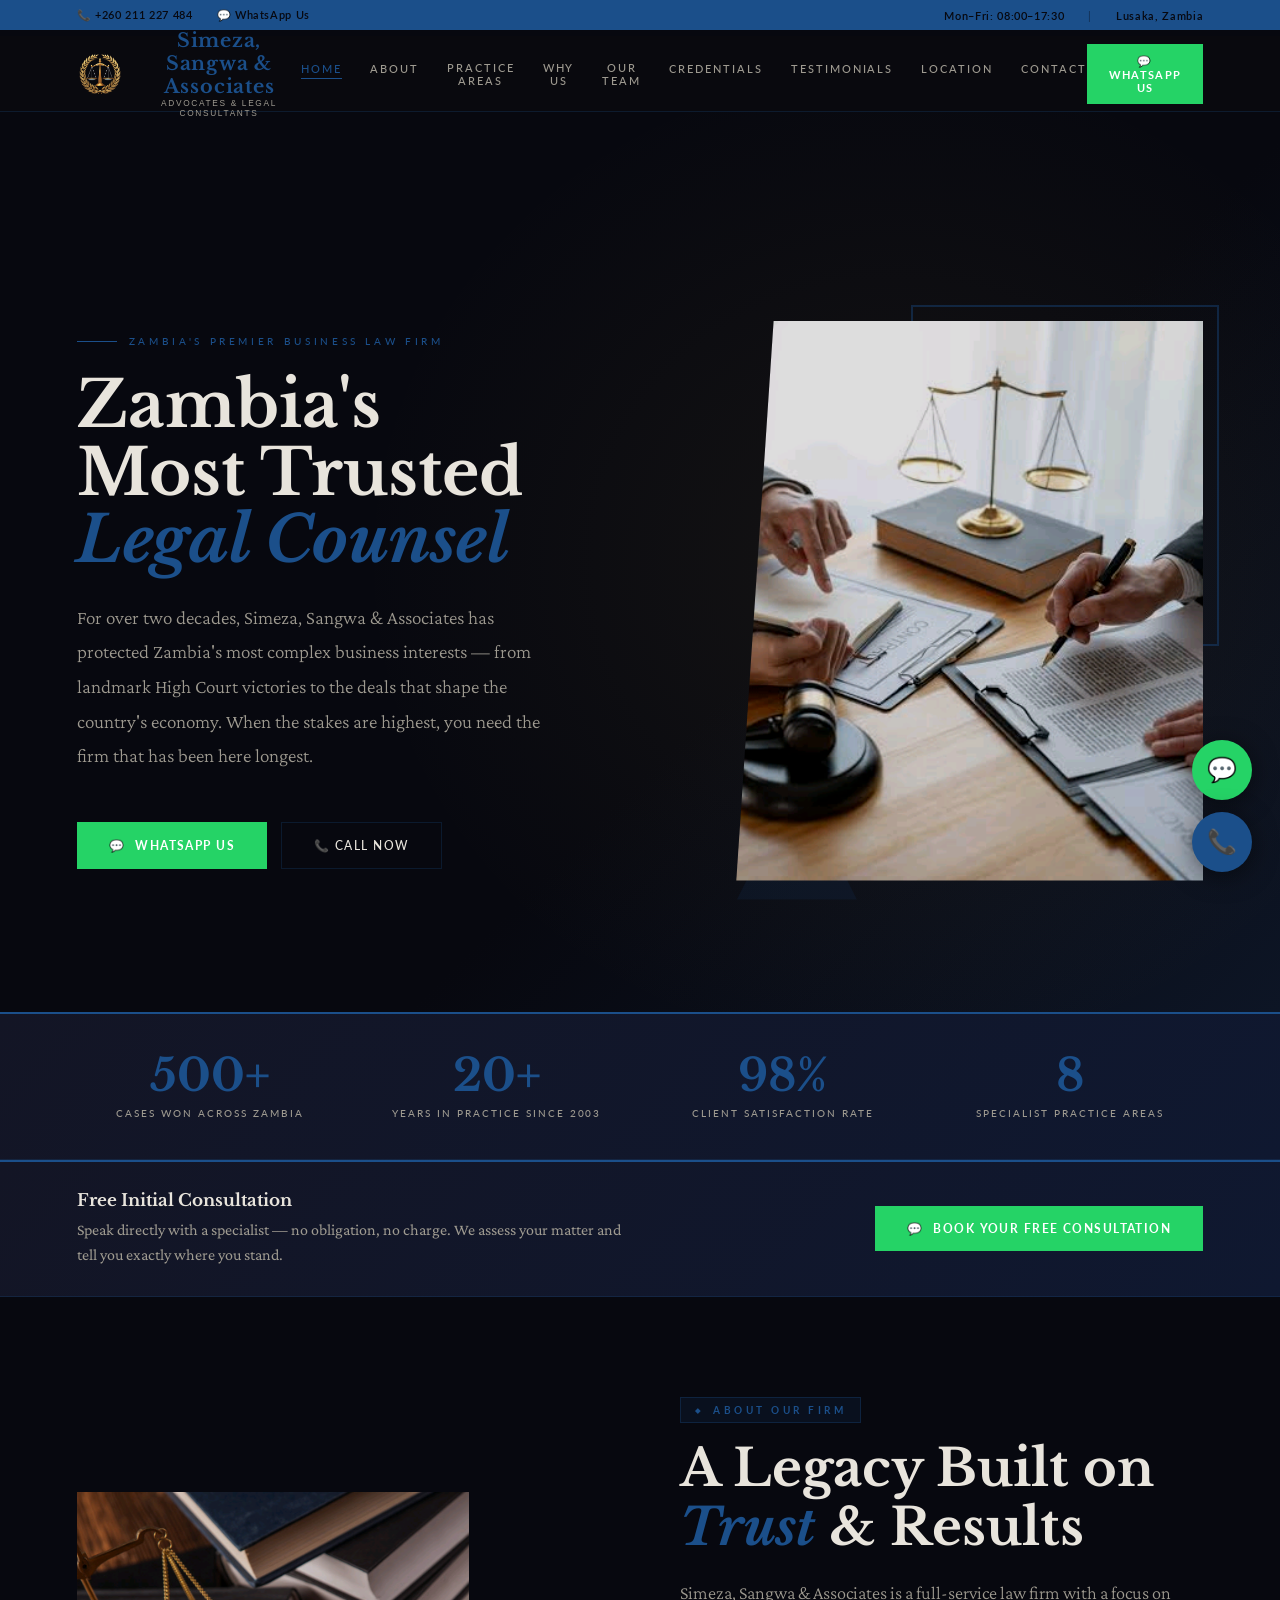
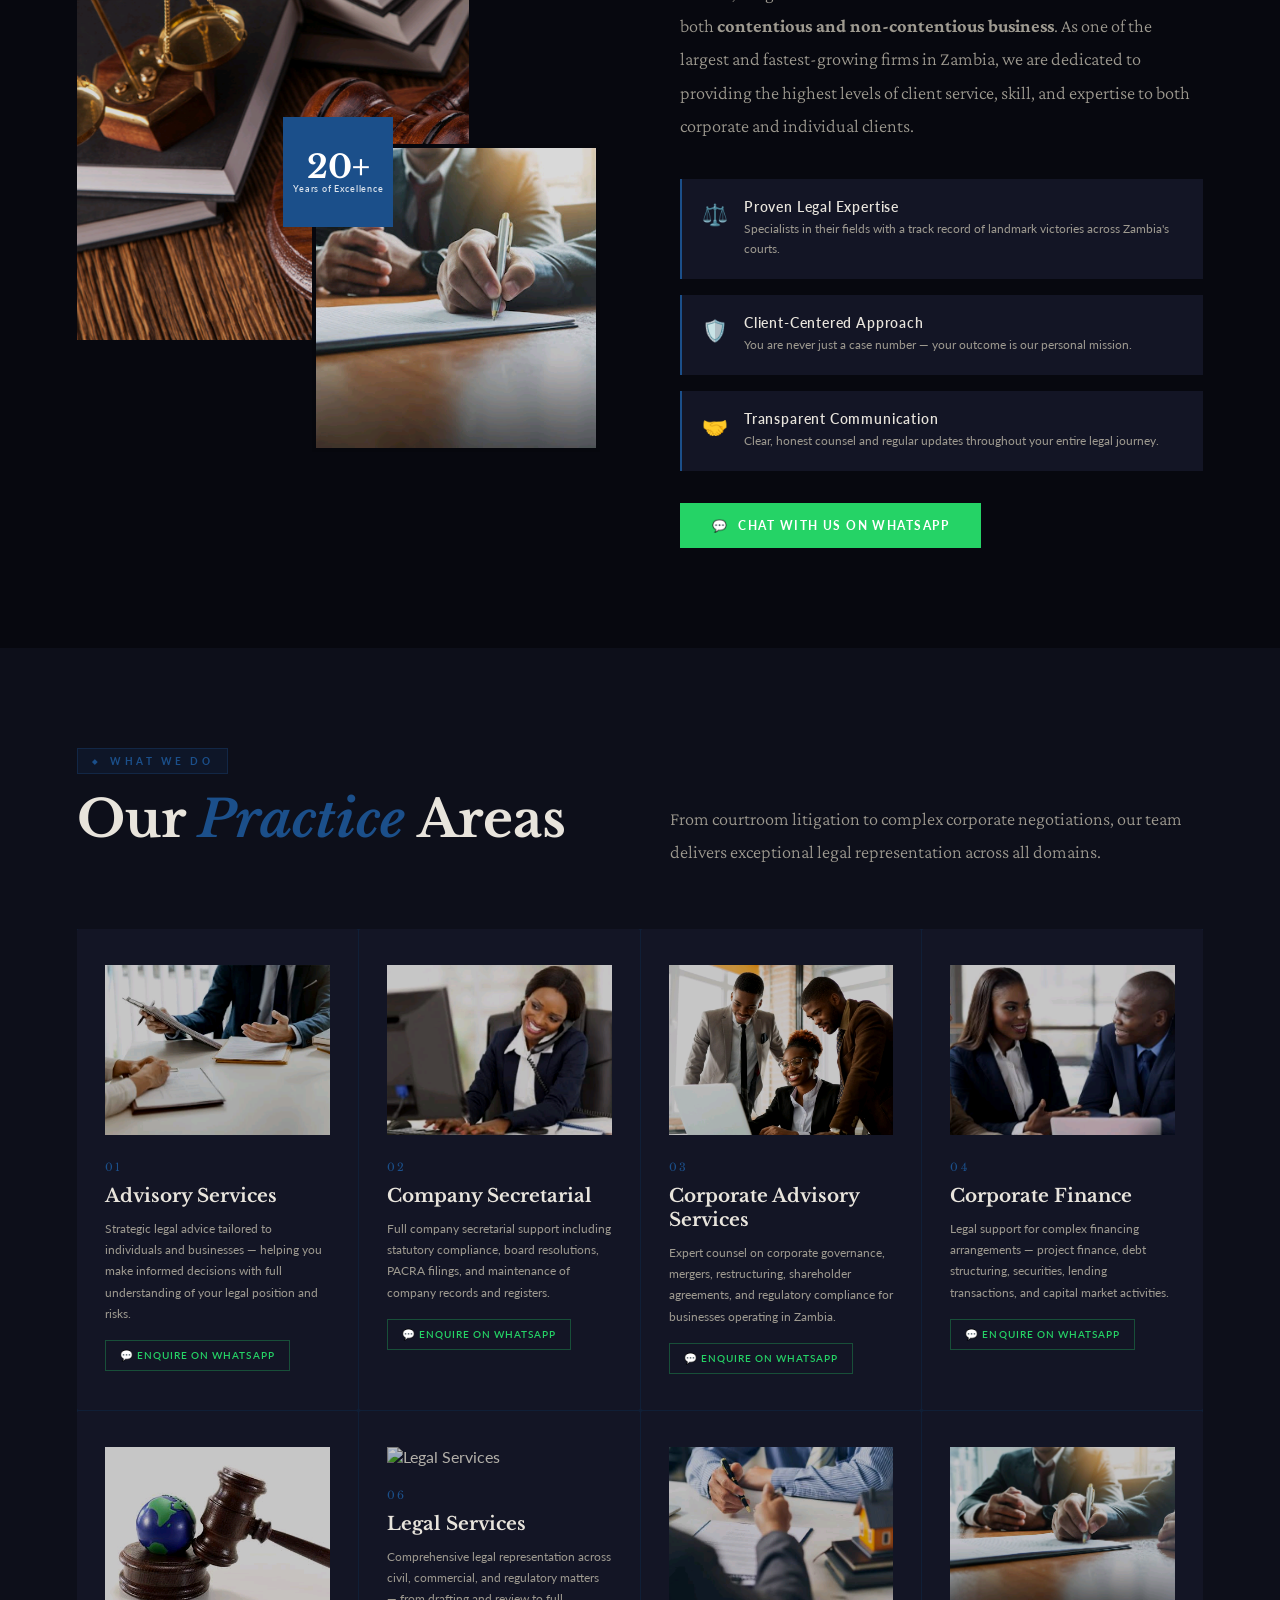
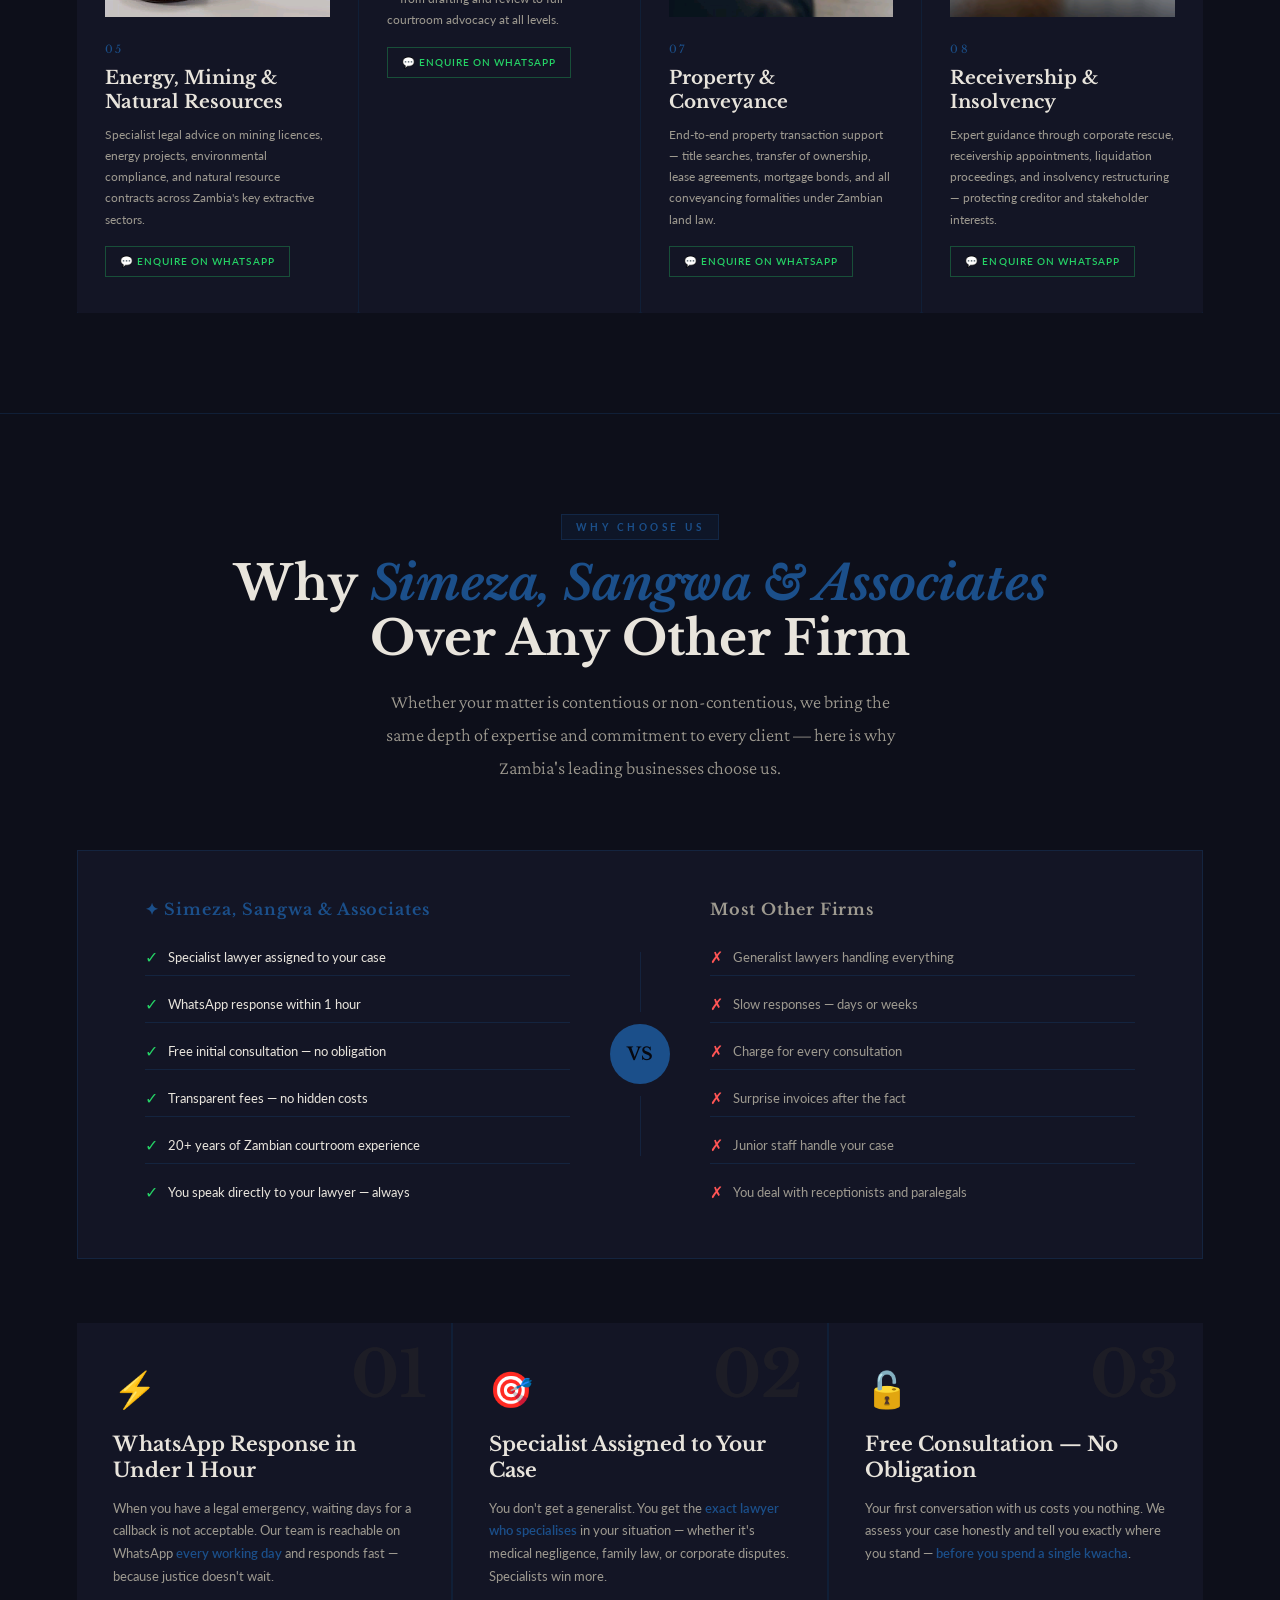
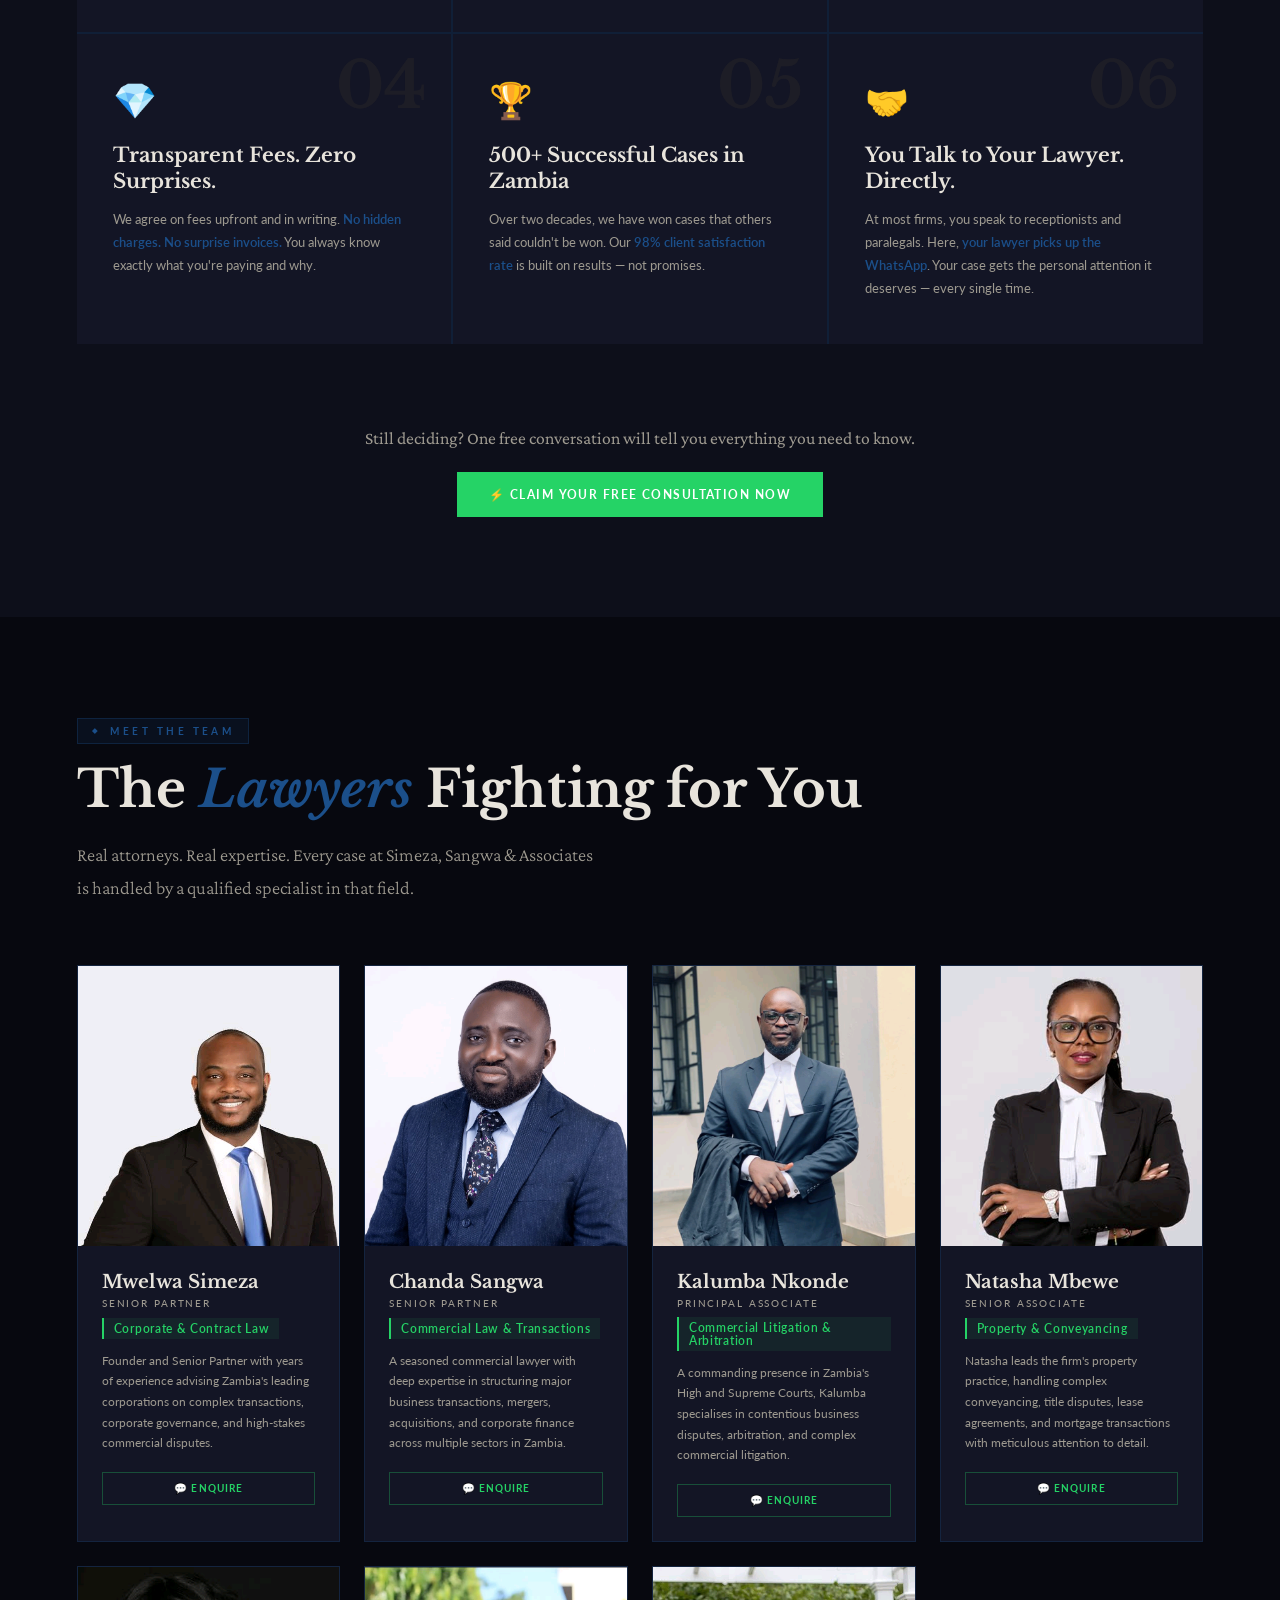
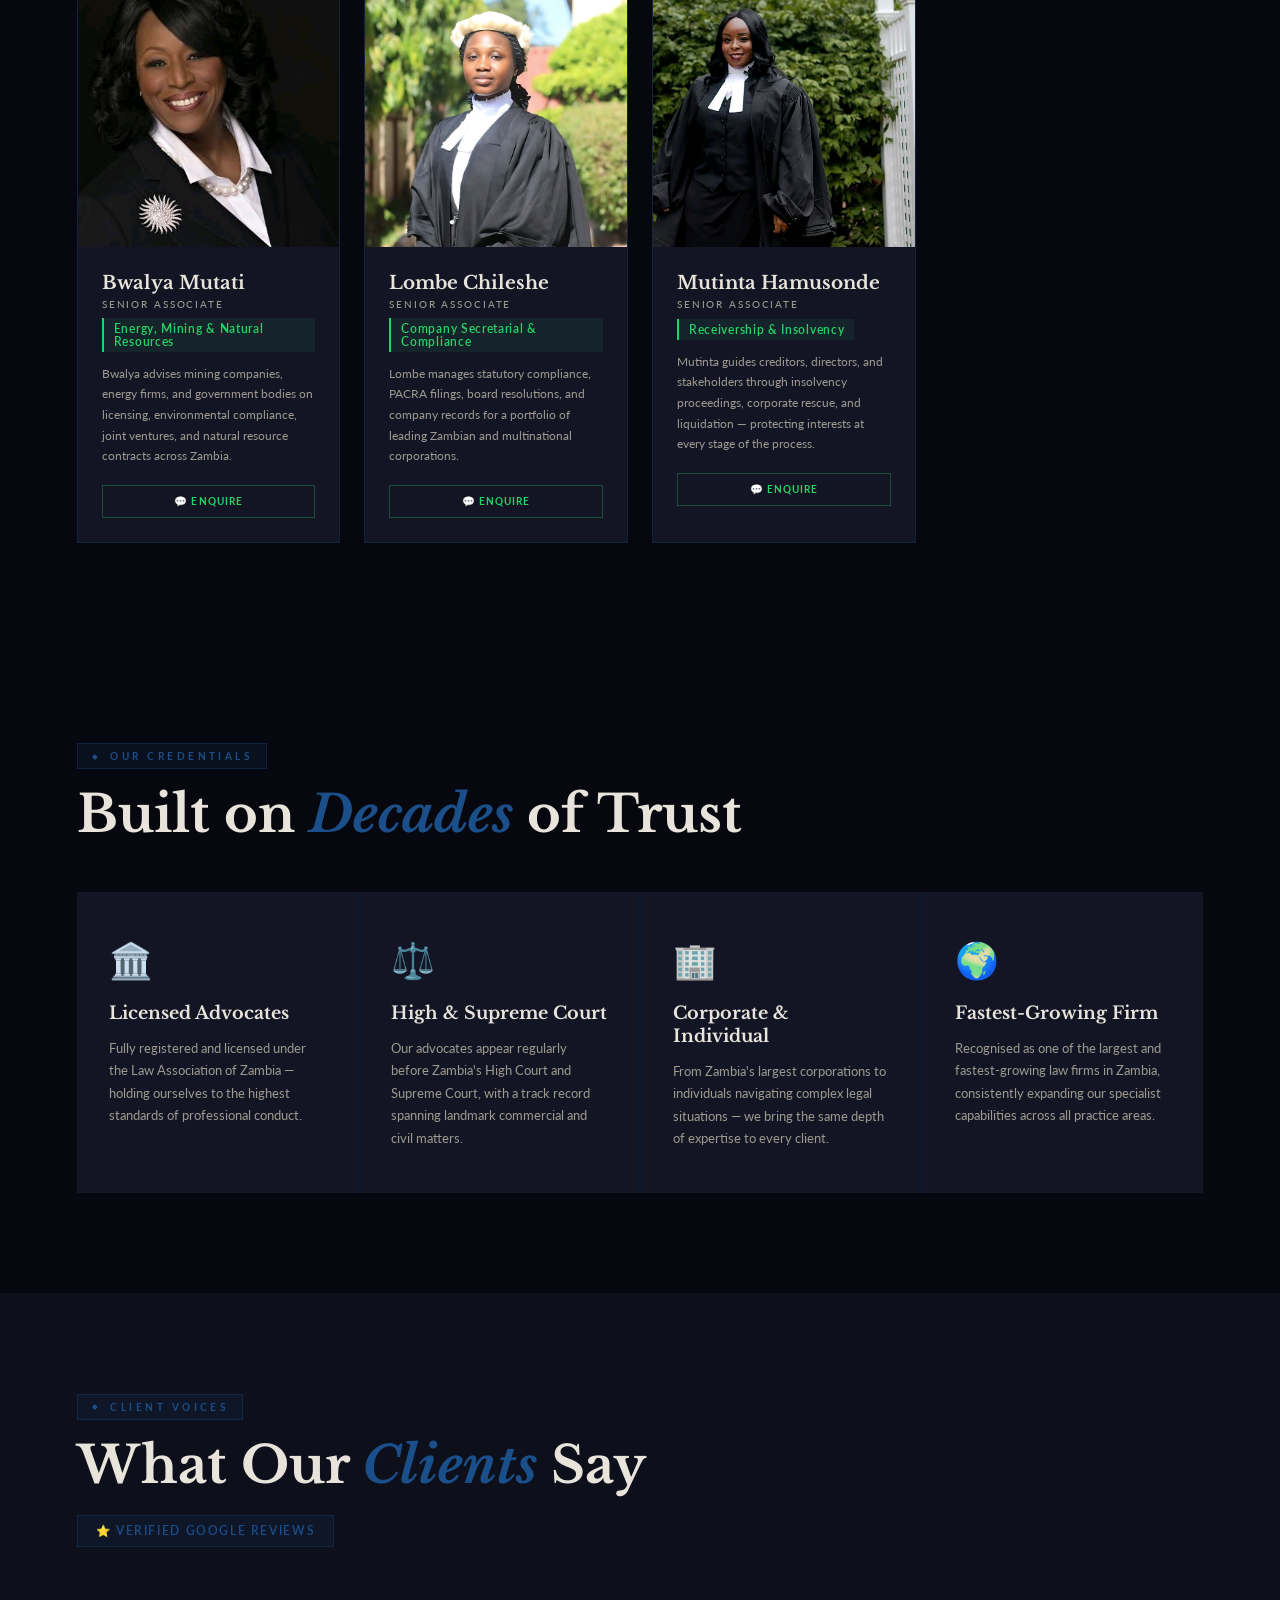
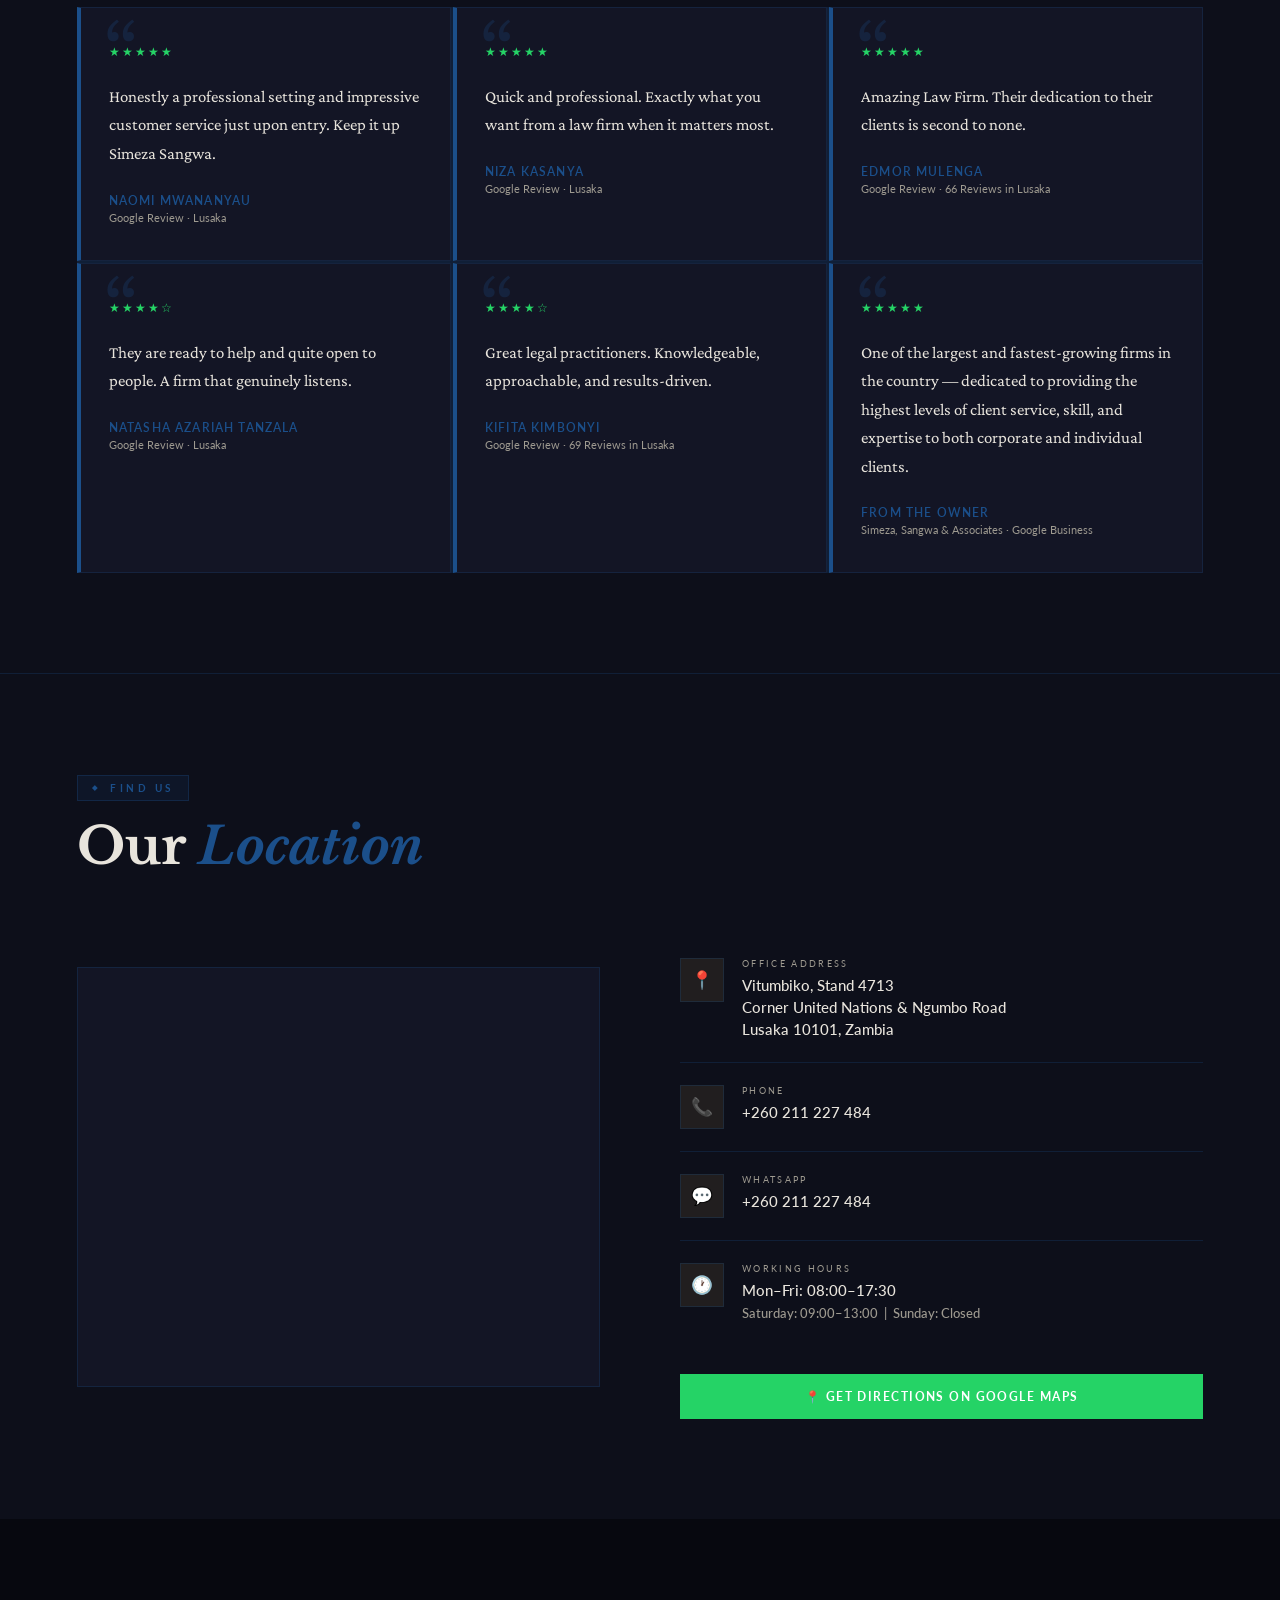
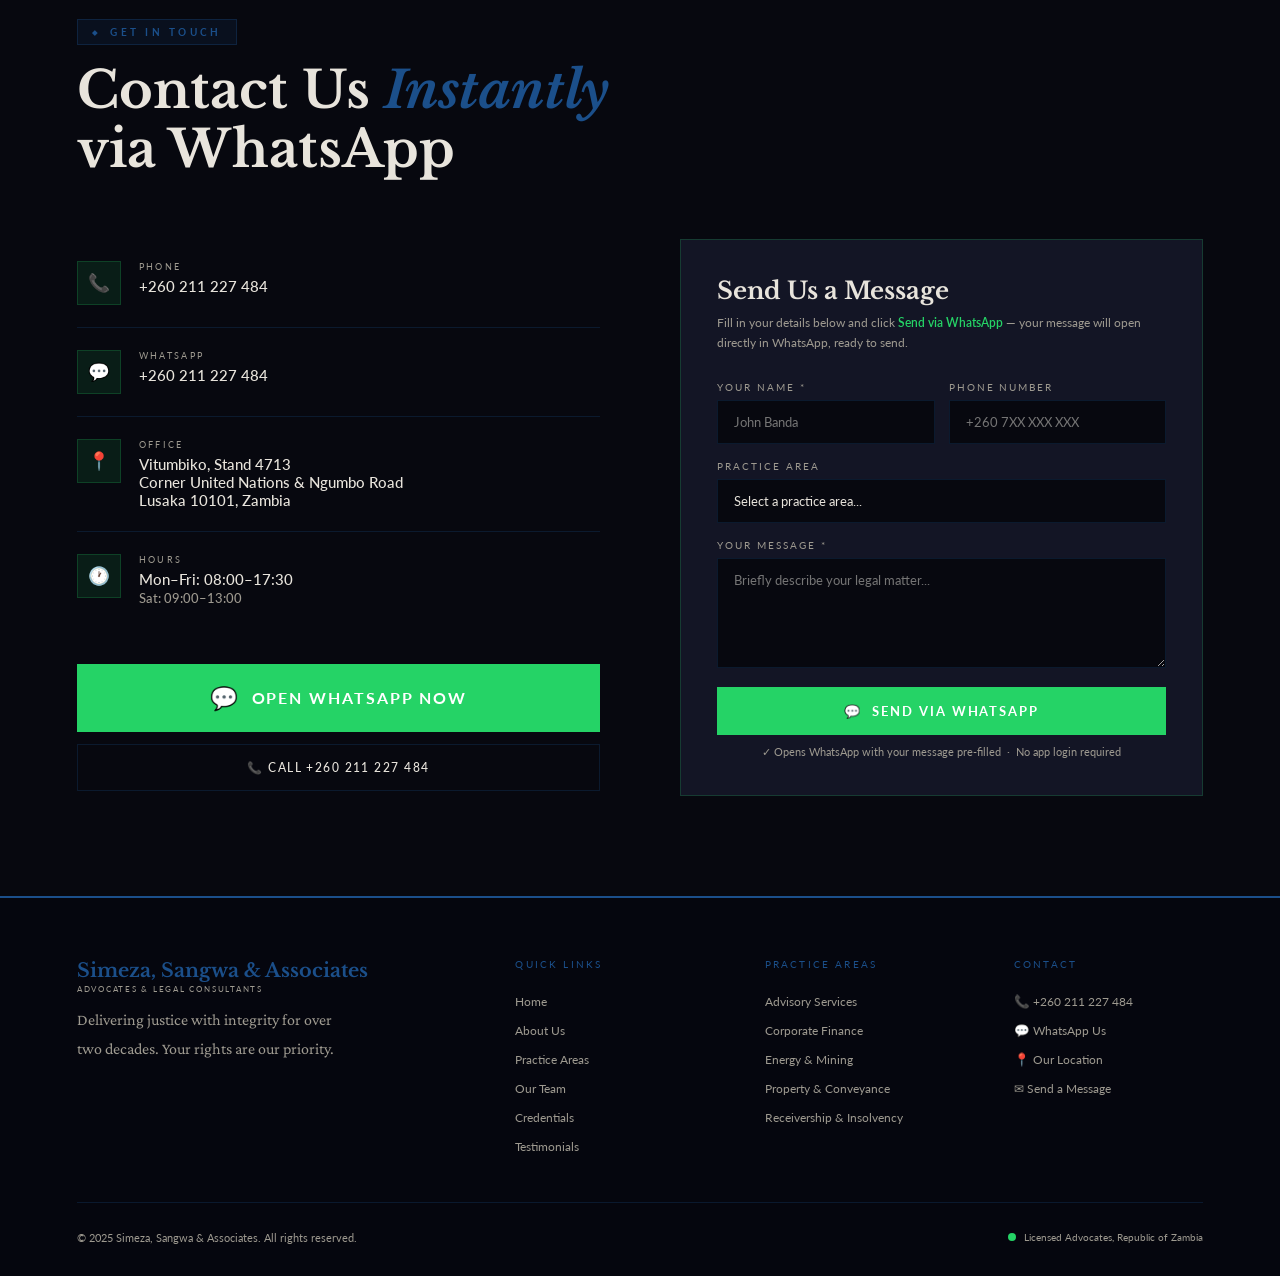
==== commit 28e97cd5: "Update index.html" ====
--- a/index.html
+++ b/index.html
@@ -165,7 +165,7 @@
         <button class="practice-wa-btn">💬 Enquire on WhatsApp</button>
       </div>
       <div class="practice-card anim-el" onclick="waEnquire('Legal Services')">
-        <img src="images/legal-services.jpg" alt="Legal Services" class="practice-card-img">
+        <img src="images/legal-services" alt="Legal Services" class="practice-card-img">
         <div class="practice-num">06</div><div class="practice-title">Legal Services</div>
         <div class="practice-desc">Comprehensive legal representation across civil, commercial, and regulatory matters — from drafting and review to full courtroom advocacy at all levels.</div>
         <button class="practice-wa-btn">💬 Enquire on WhatsApp</button>
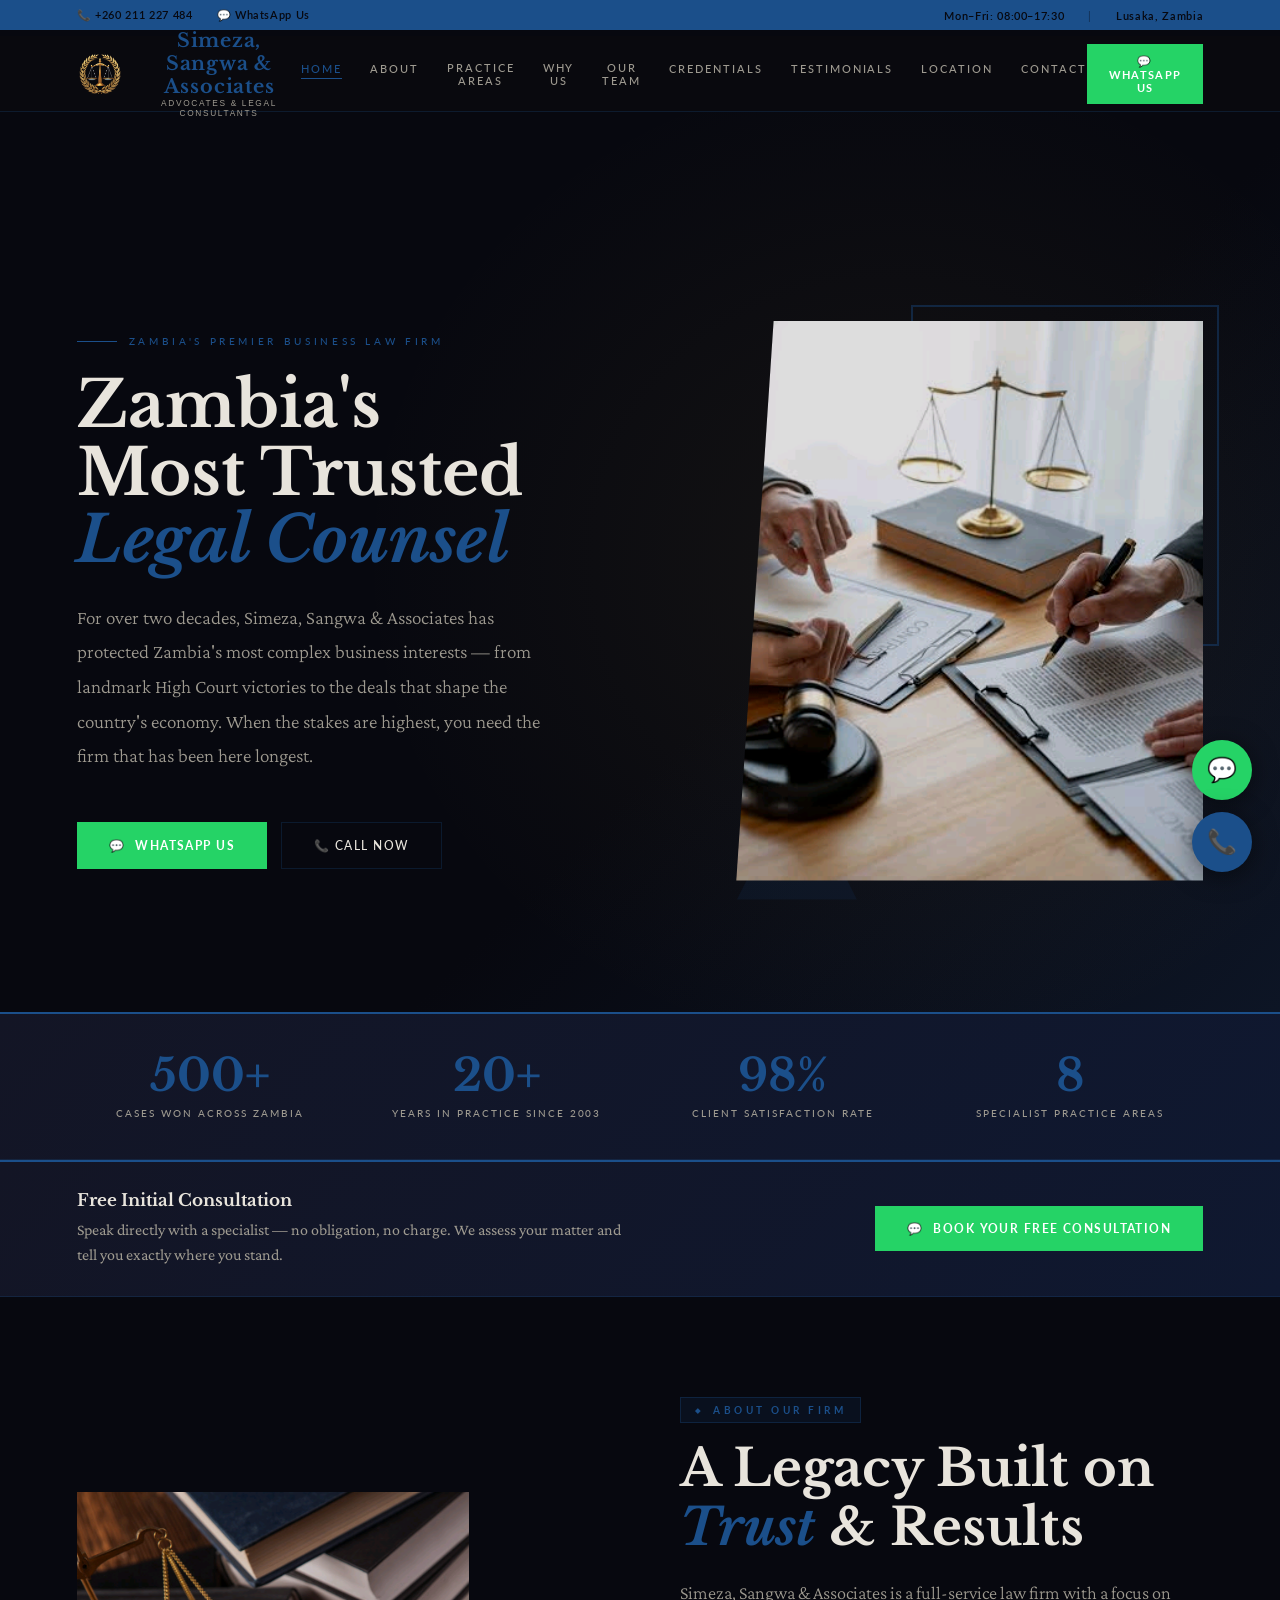
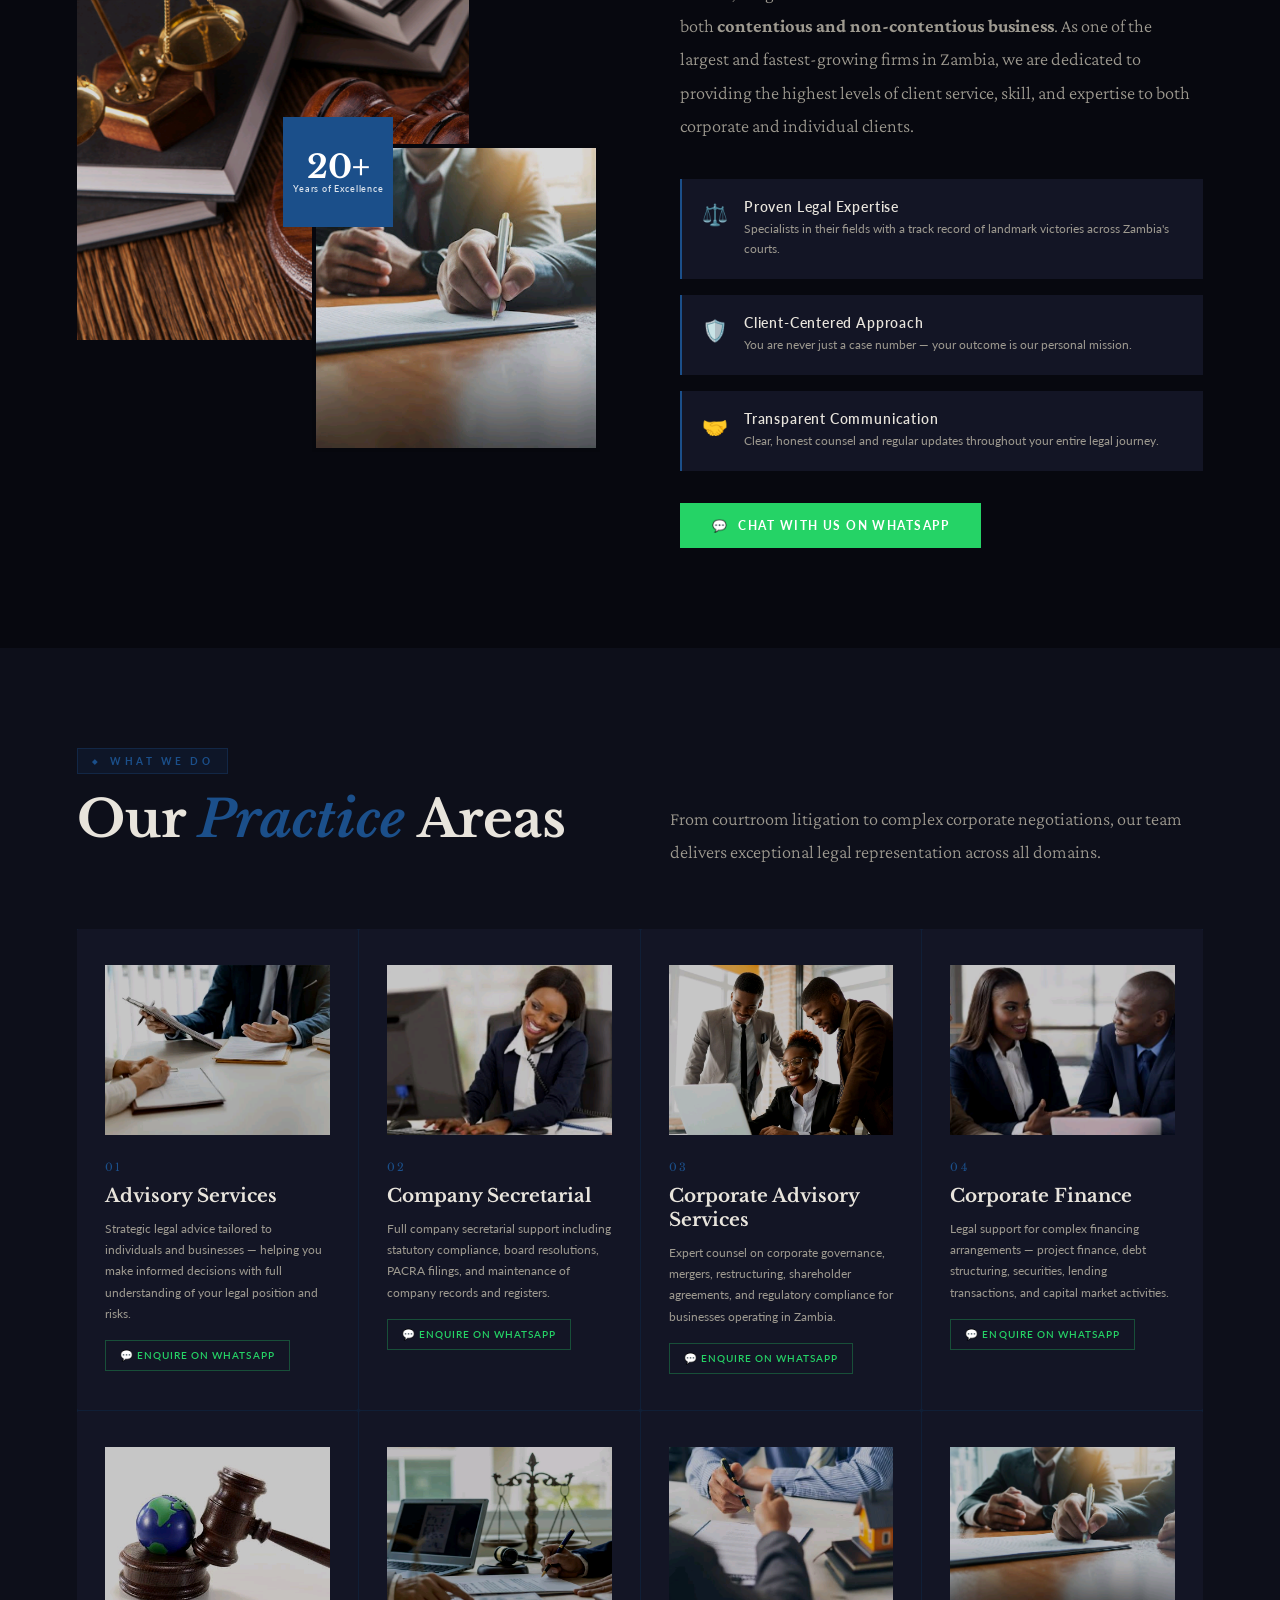
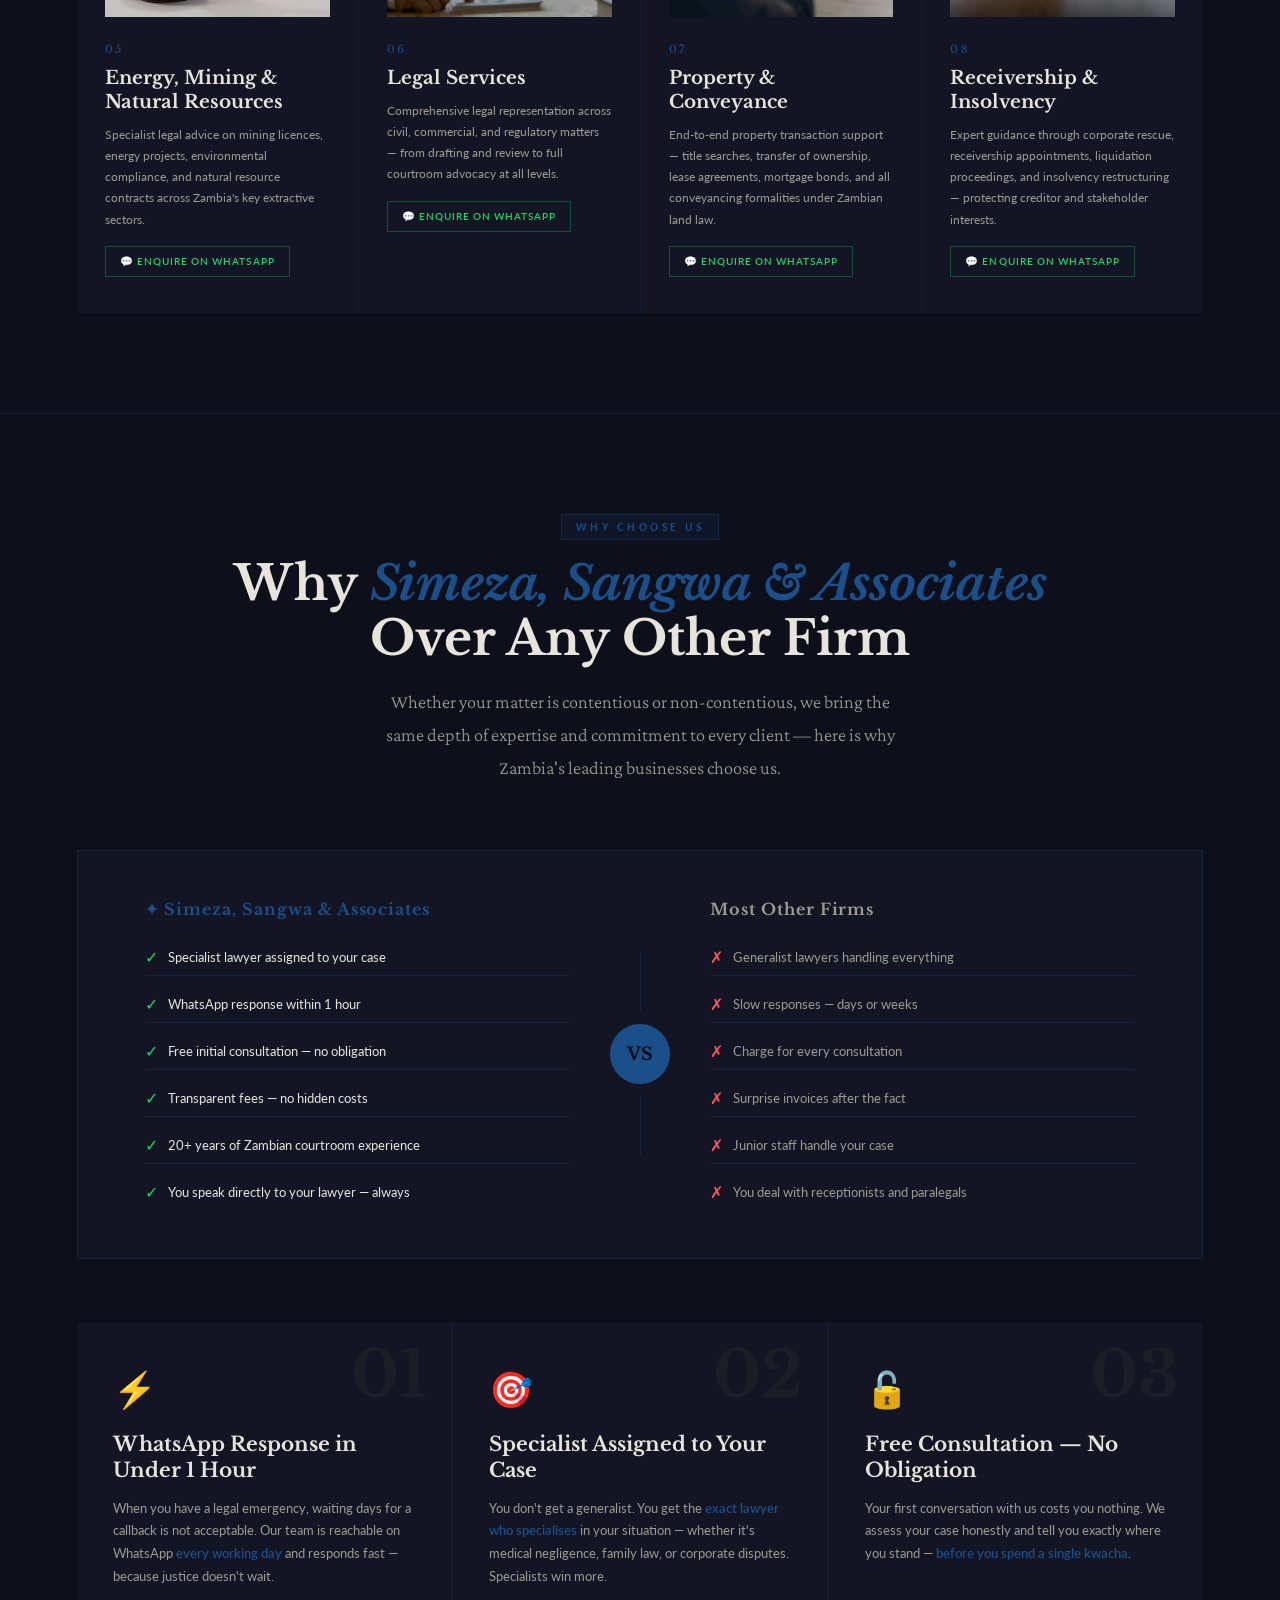
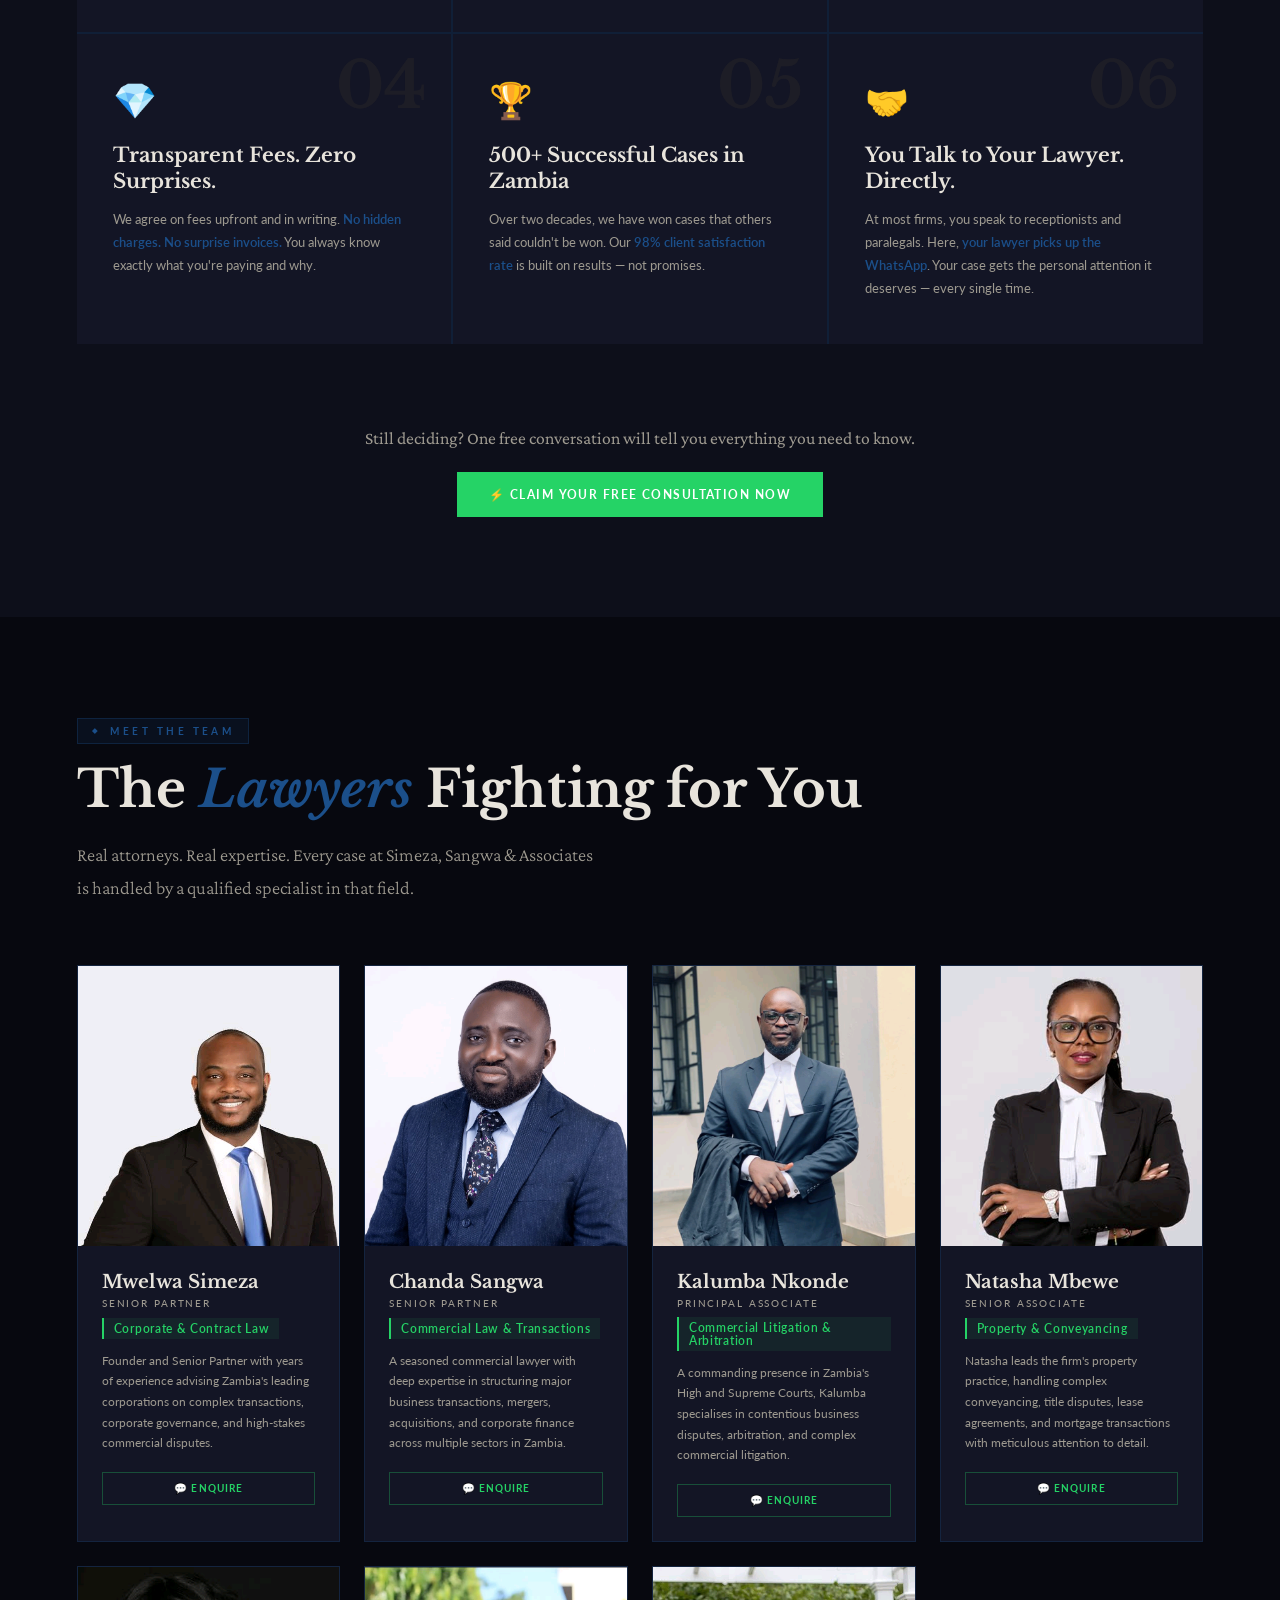
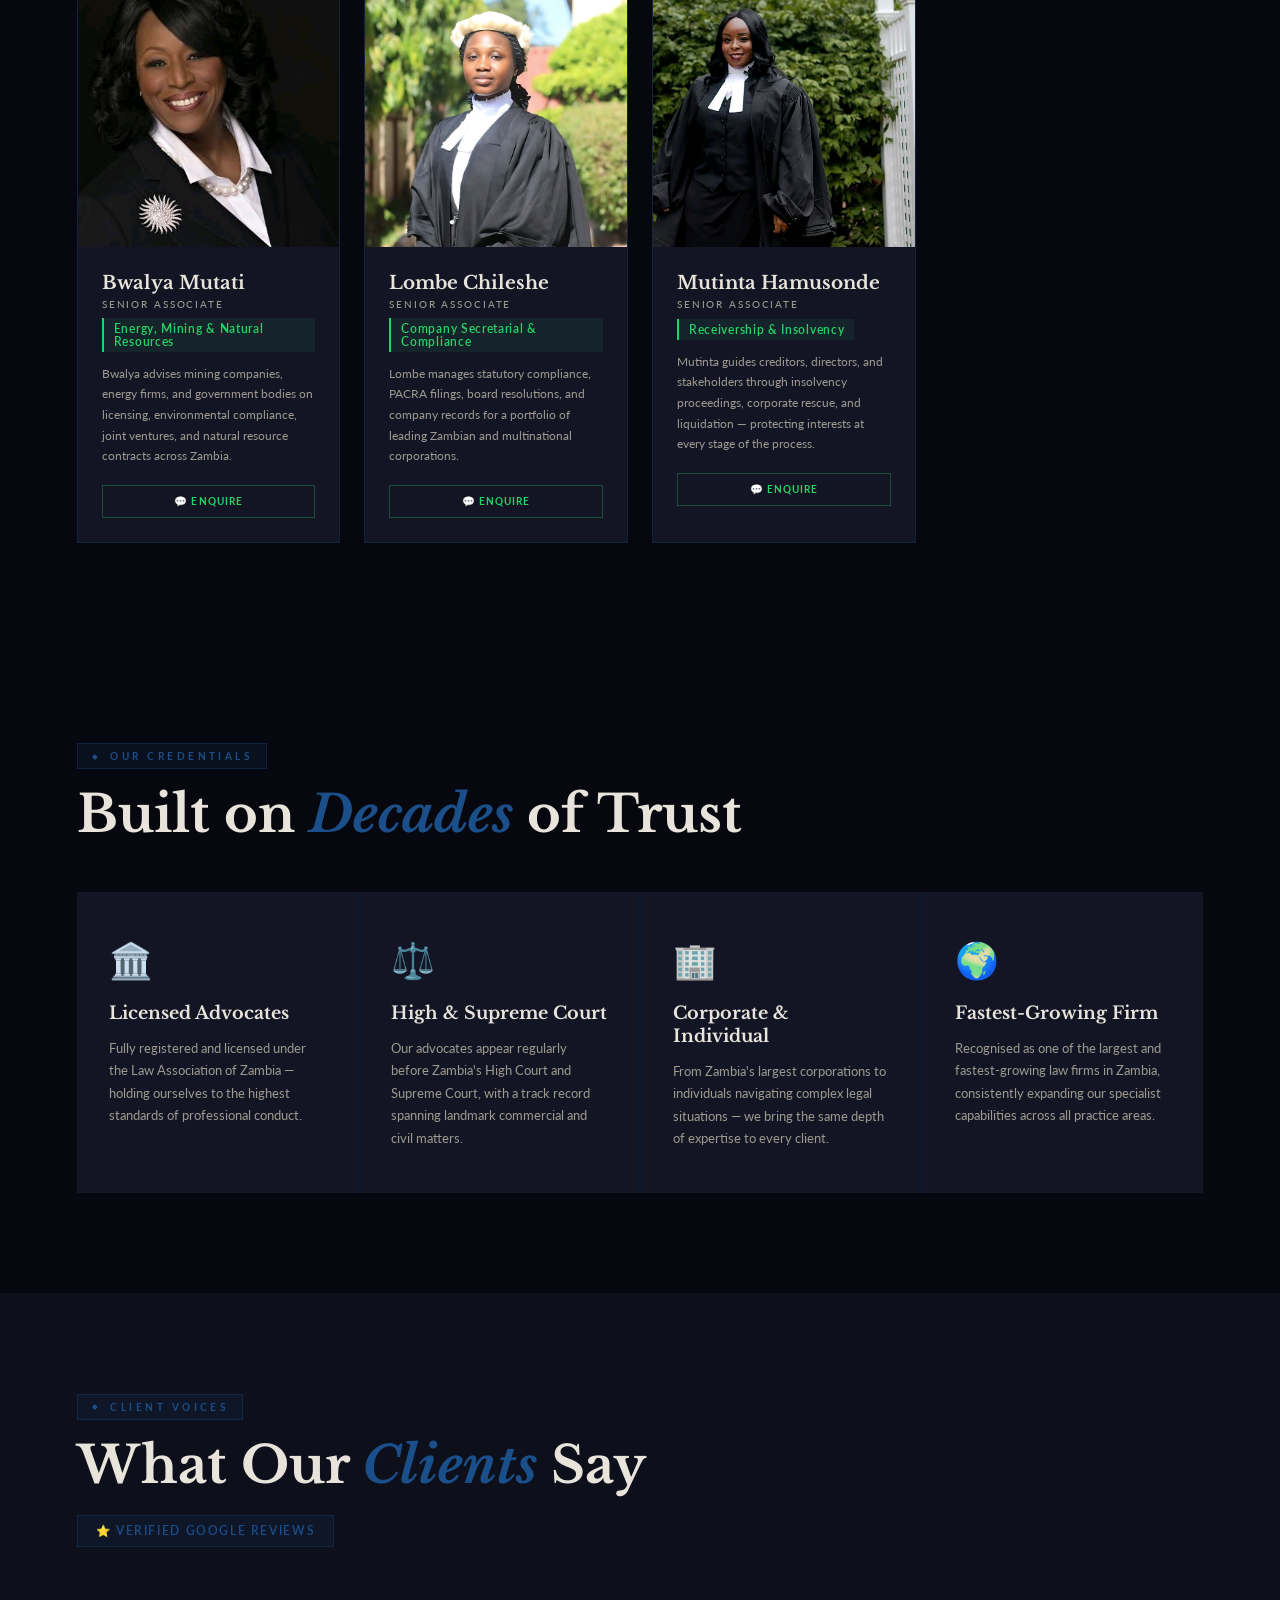
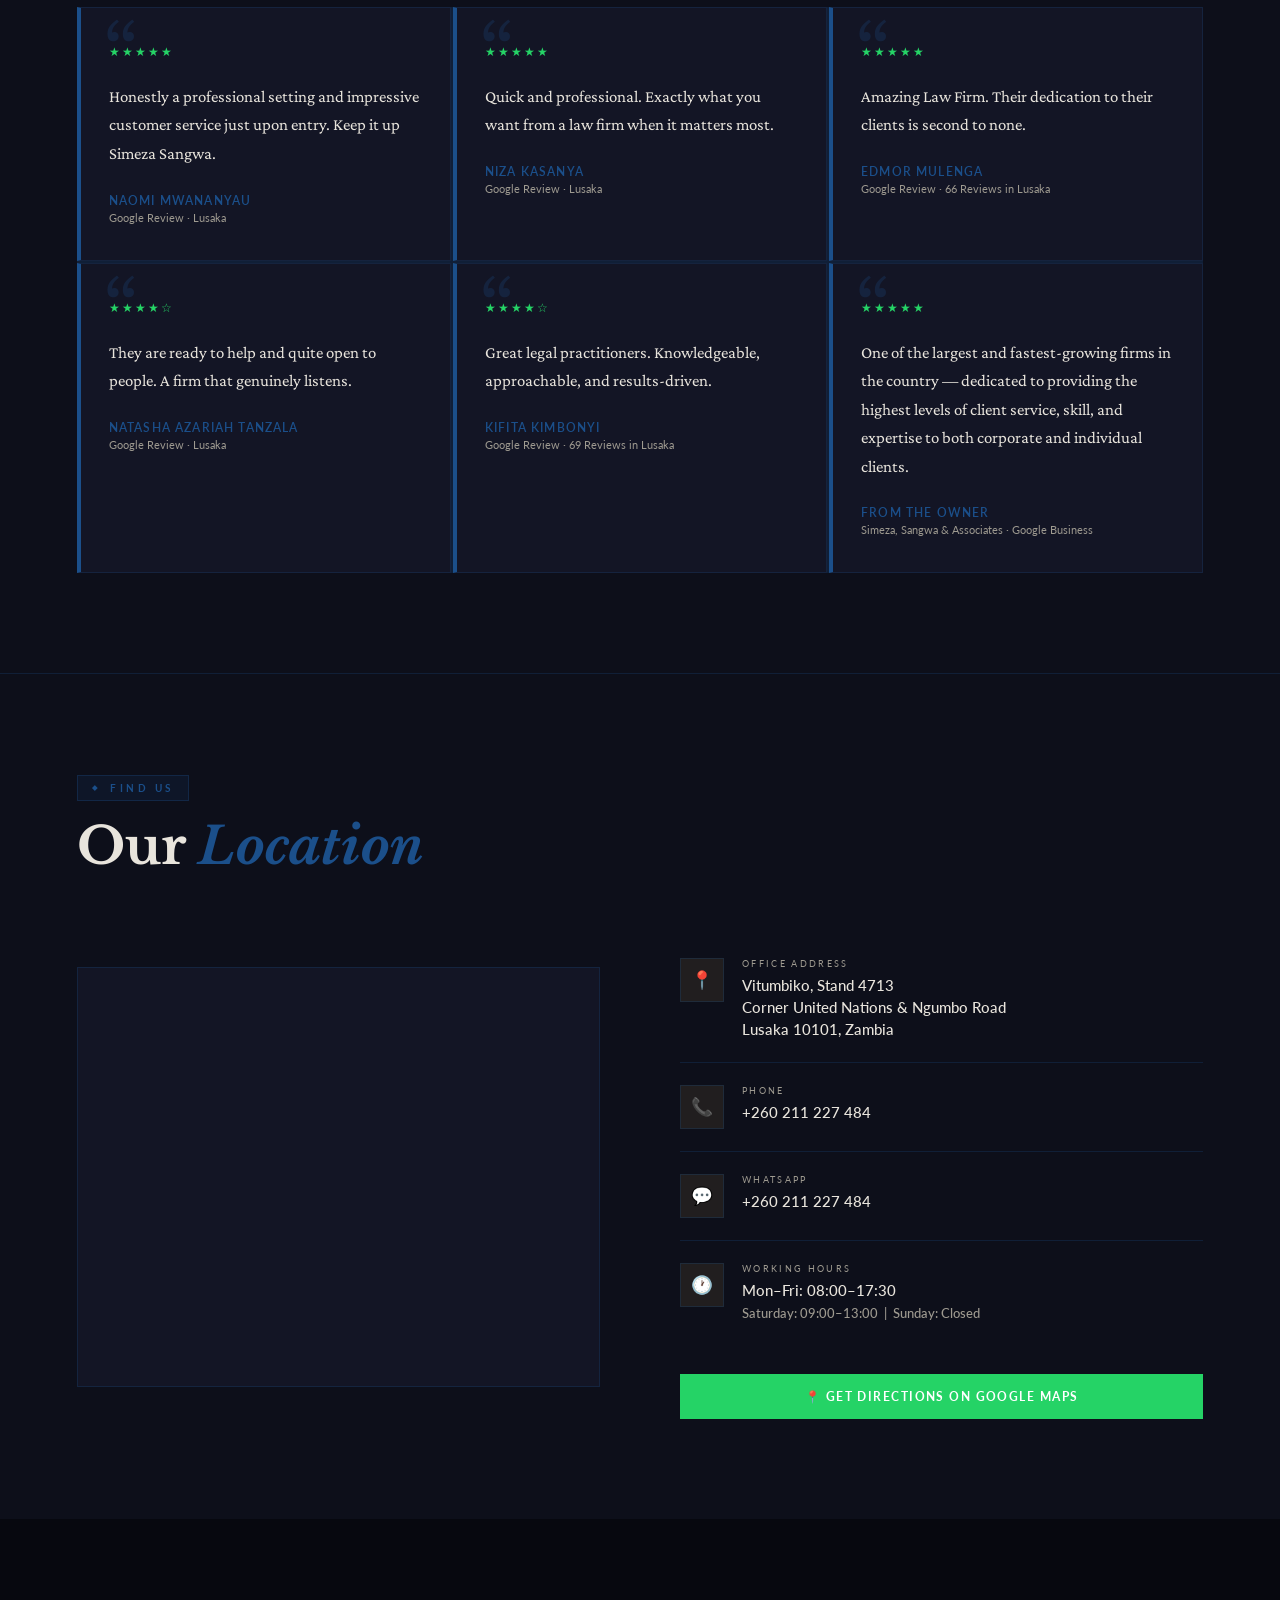
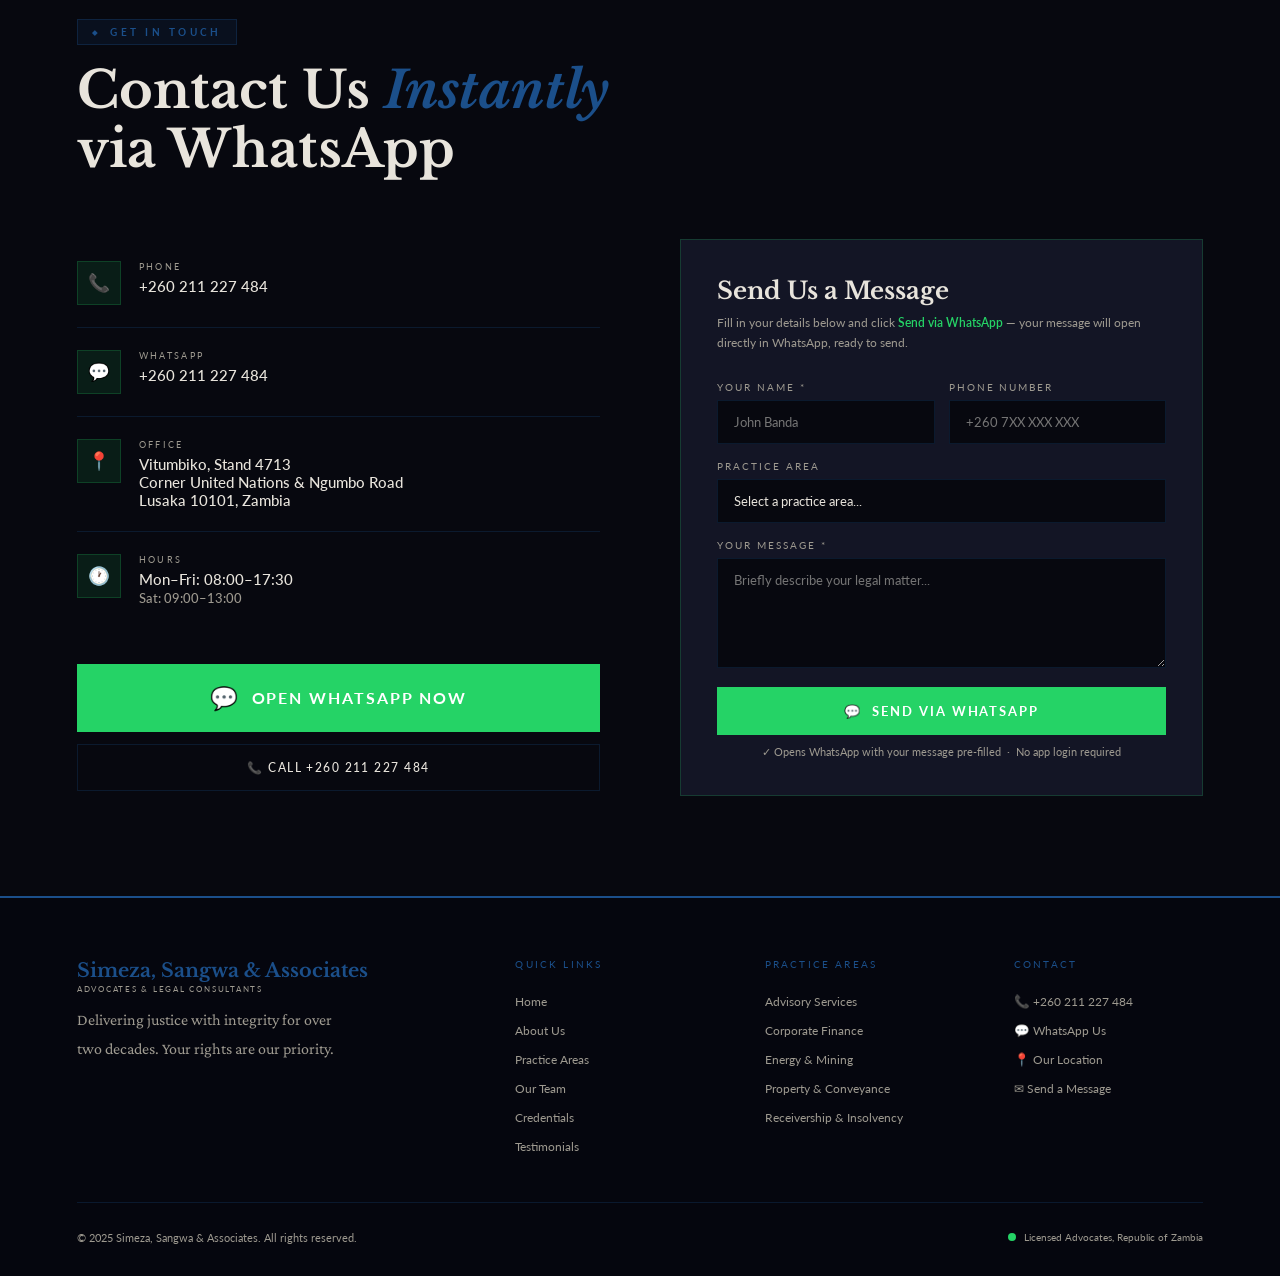
==== commit bfbf779d: "Update index.html" ====
--- a/index.html
+++ b/index.html
@@ -165,7 +165,7 @@
         <button class="practice-wa-btn">💬 Enquire on WhatsApp</button>
       </div>
       <div class="practice-card anim-el" onclick="waEnquire('Legal Services')">
-        <img src="images/legal-services" alt="Legal Services" class="practice-card-img">
+        <img src="images/legal-services.jpg" alt="Legal Services" class="practice-card-img">
         <div class="practice-num">06</div><div class="practice-title">Legal Services</div>
         <div class="practice-desc">Comprehensive legal representation across civil, commercial, and regulatory matters — from drafting and review to full courtroom advocacy at all levels.</div>
         <button class="practice-wa-btn">💬 Enquire on WhatsApp</button>
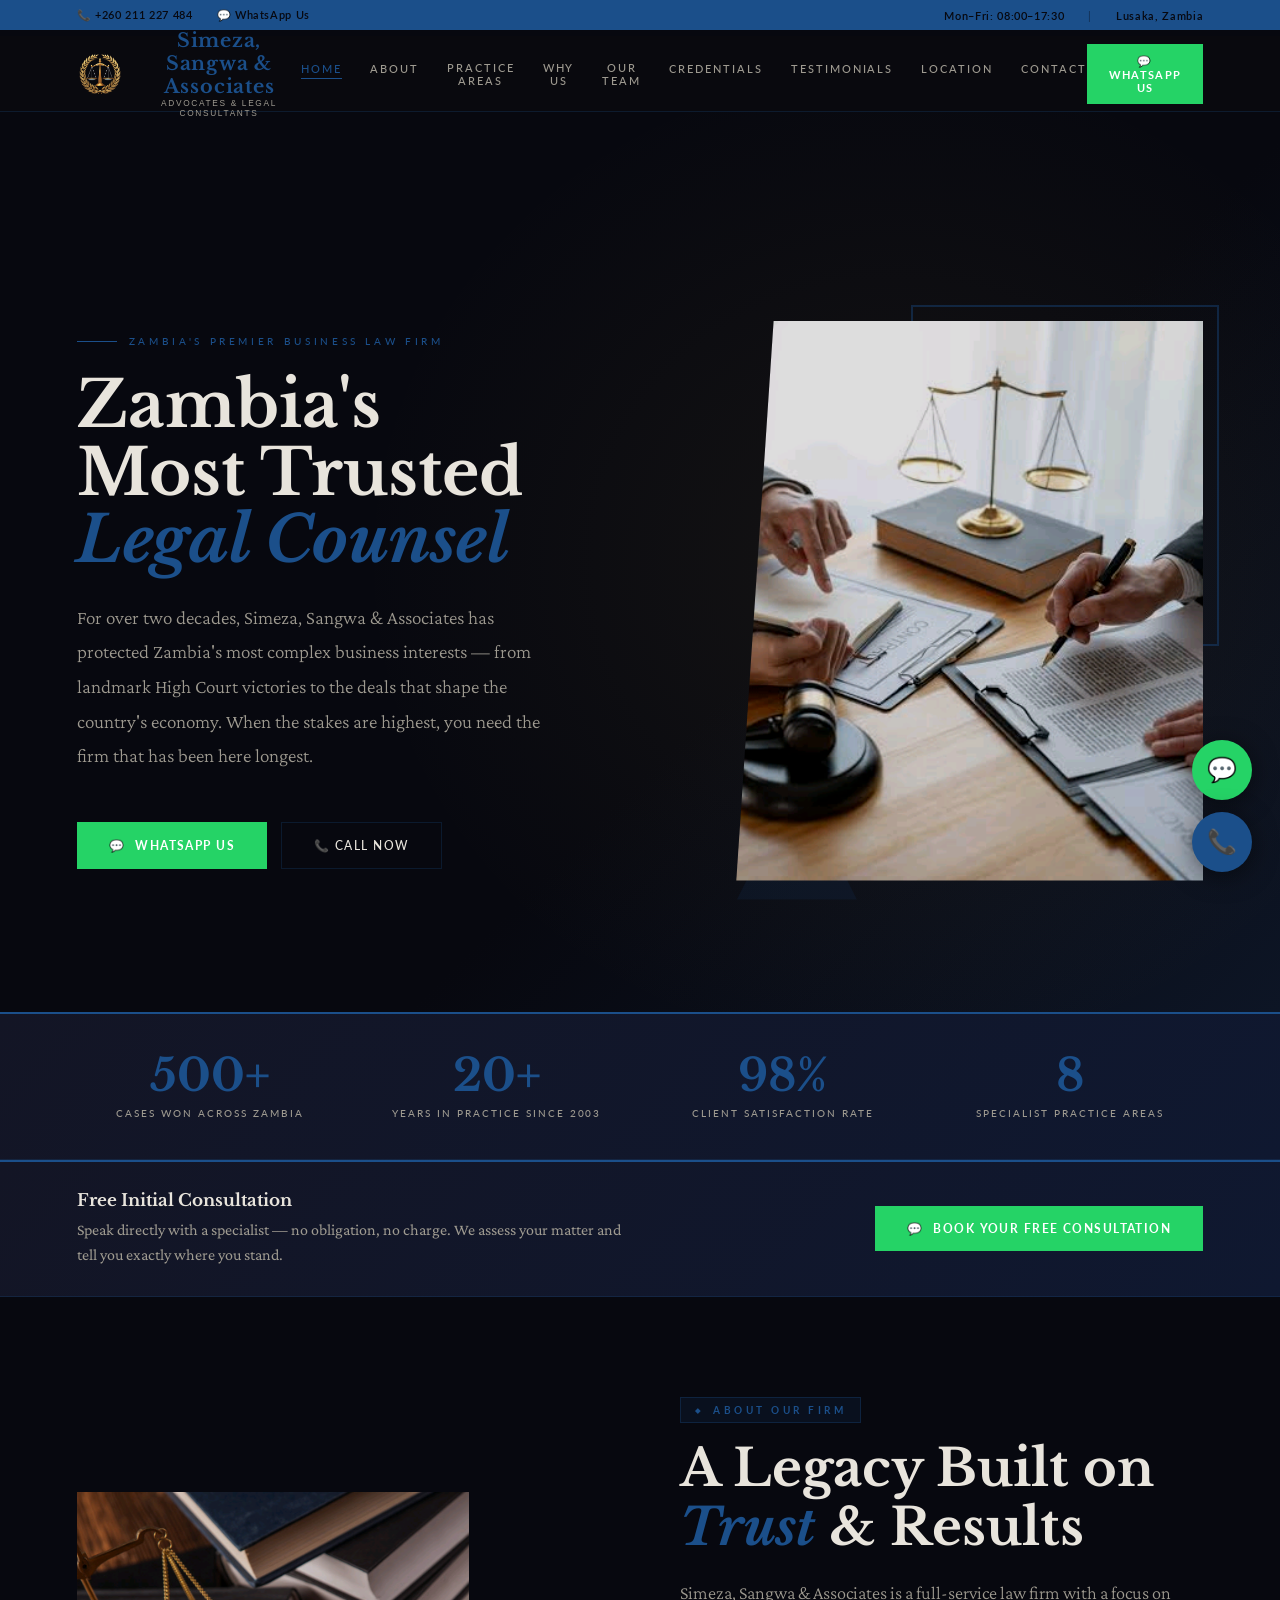
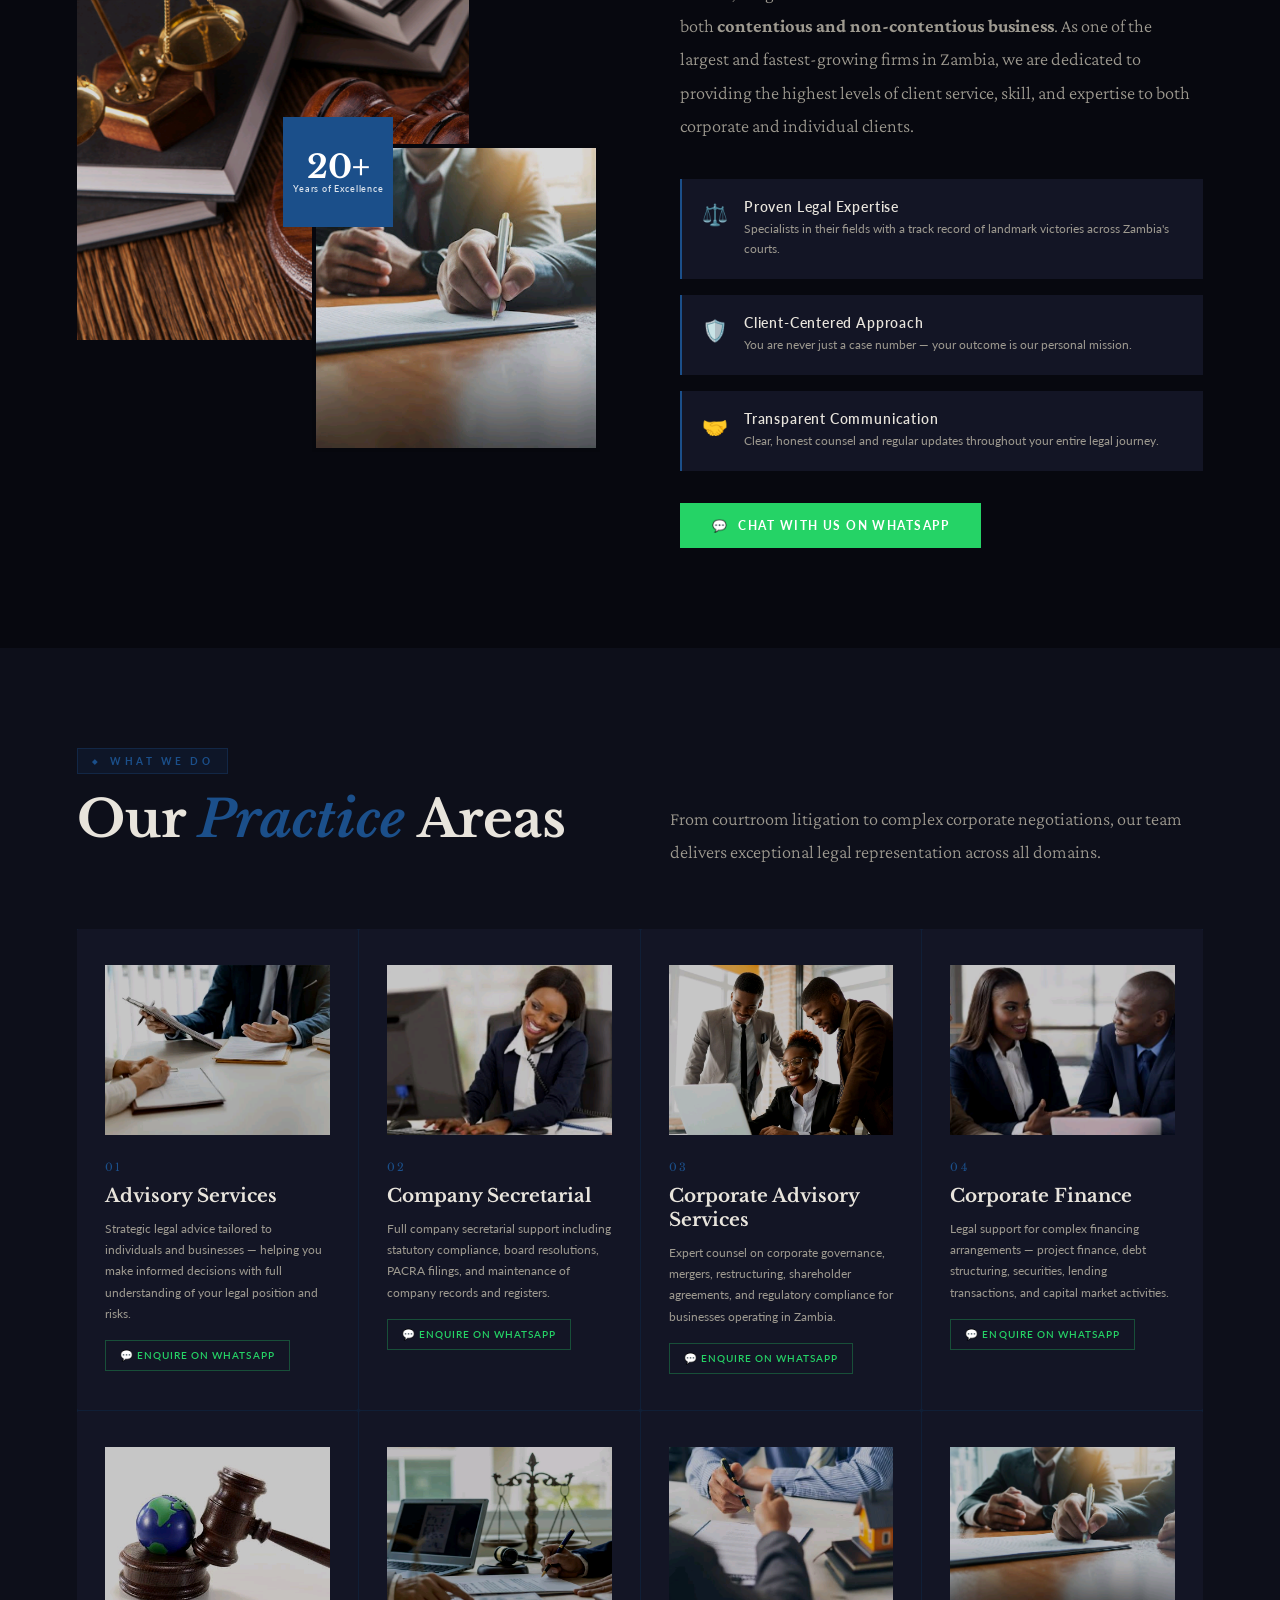
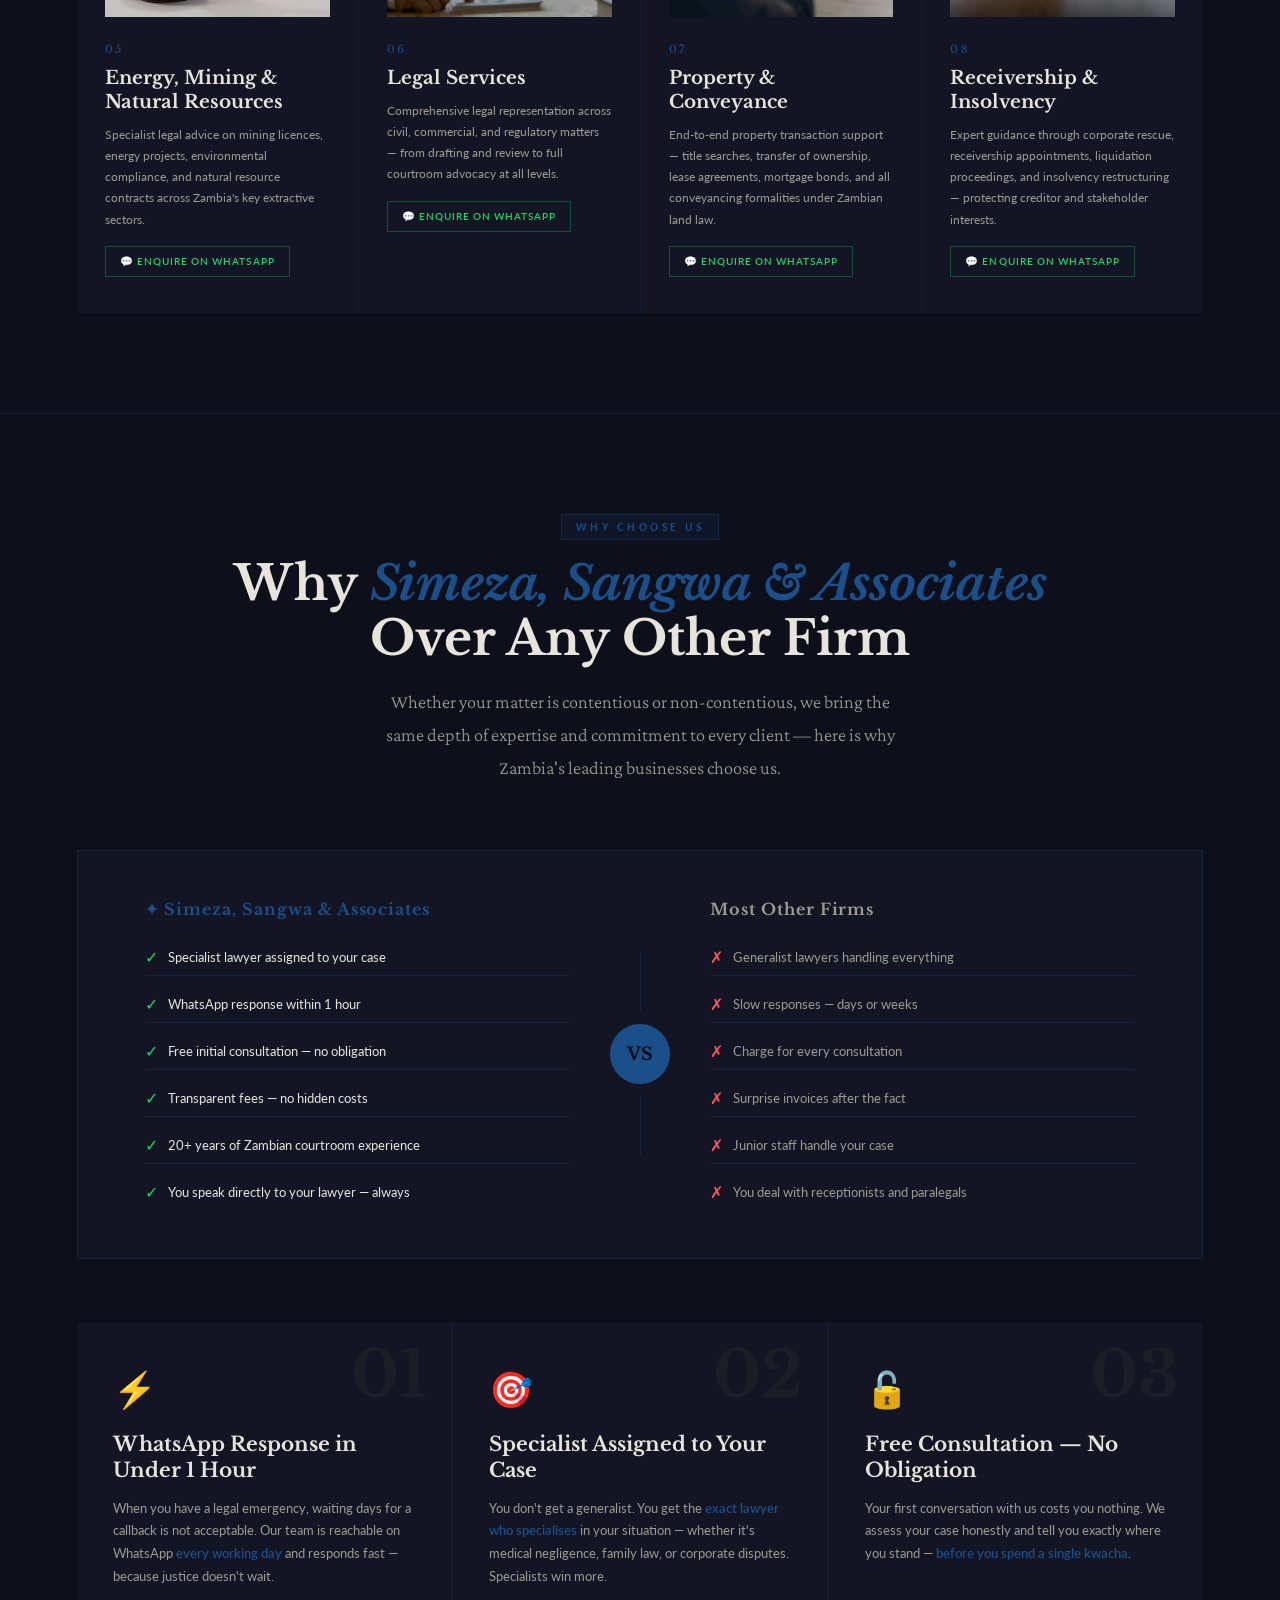
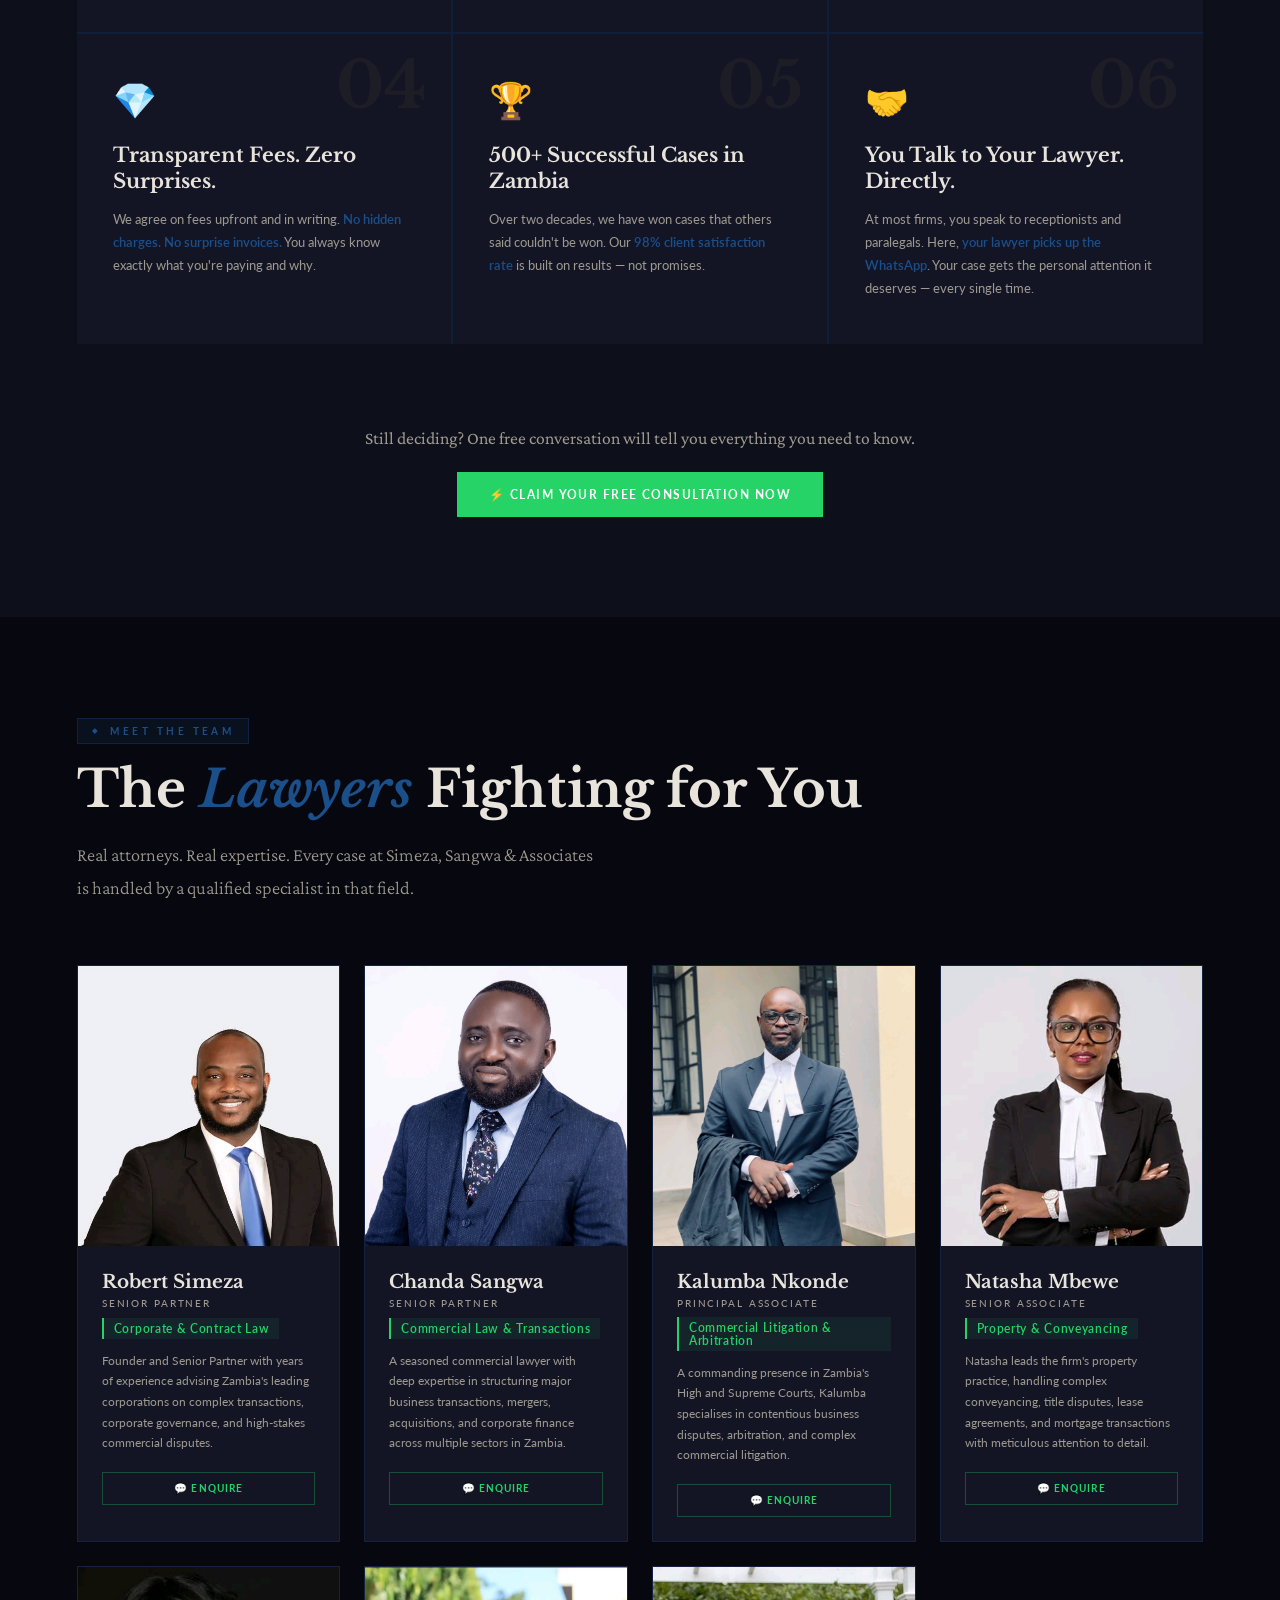
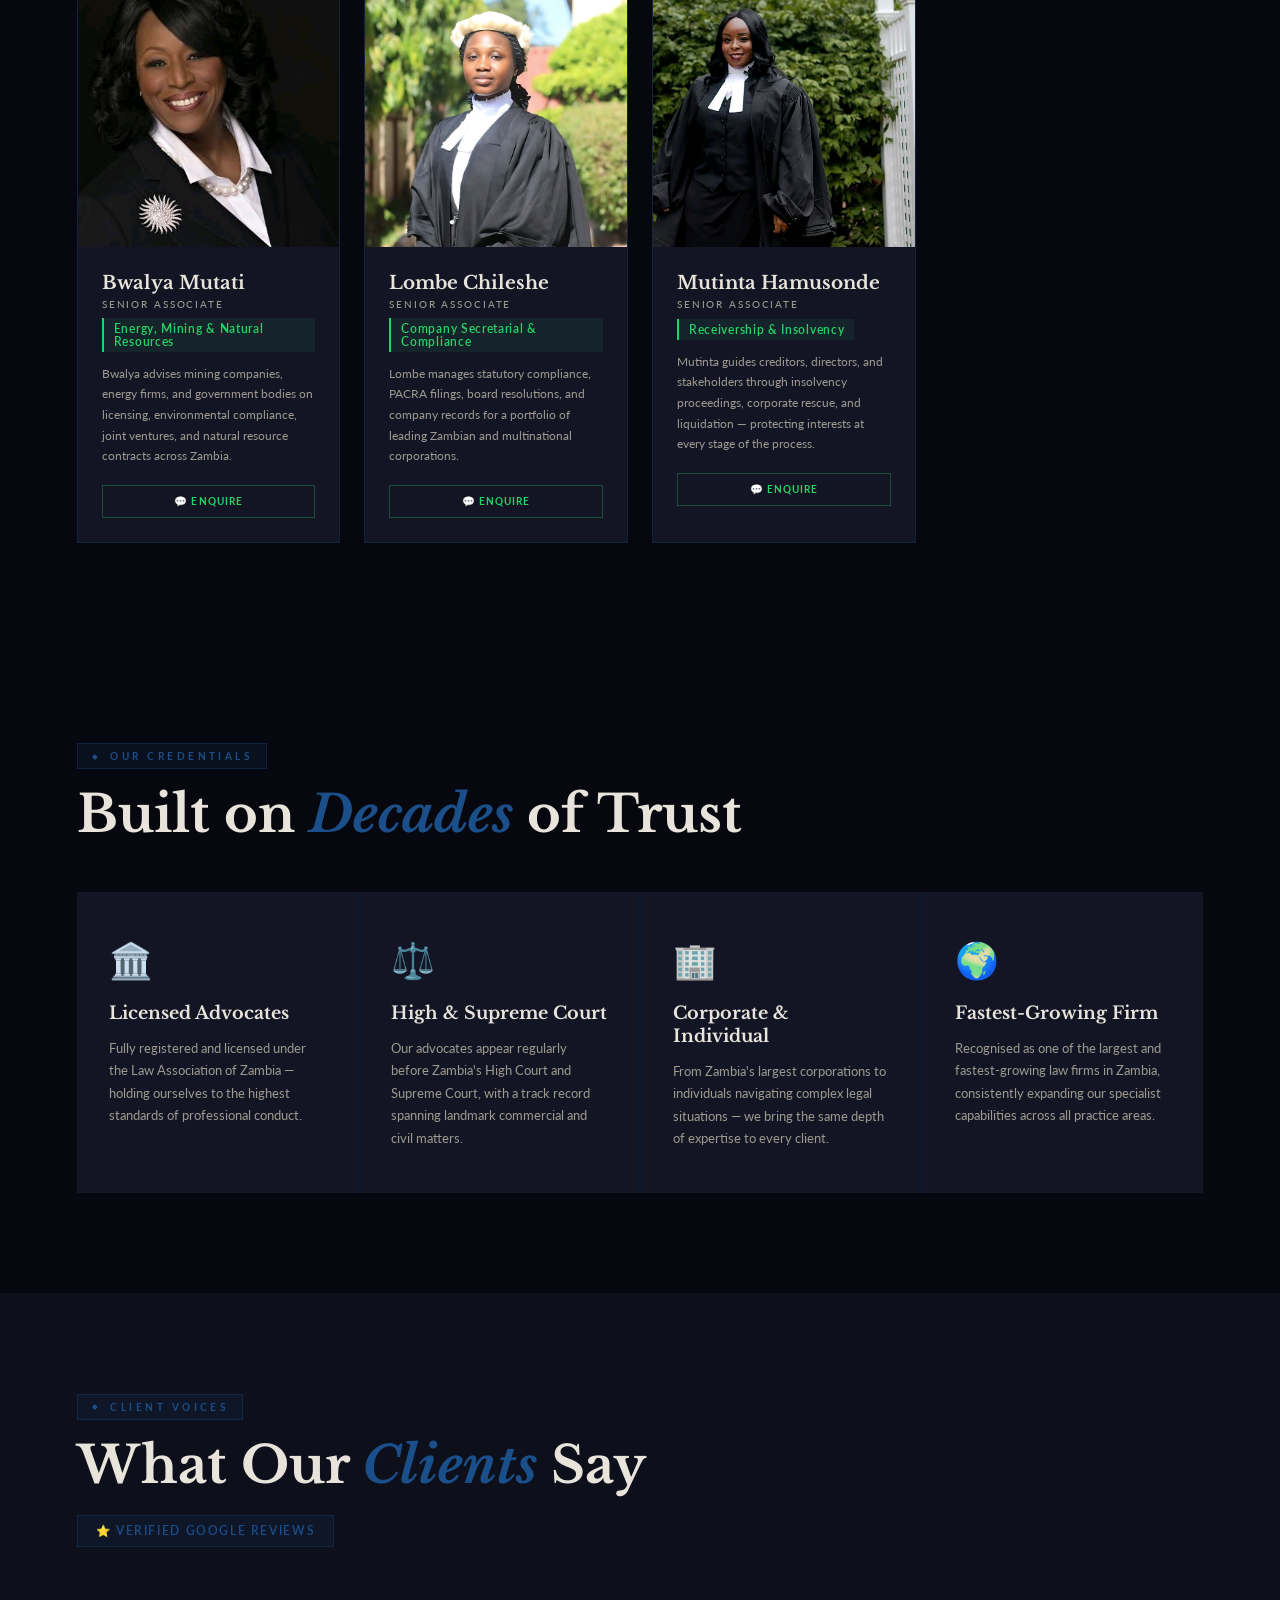
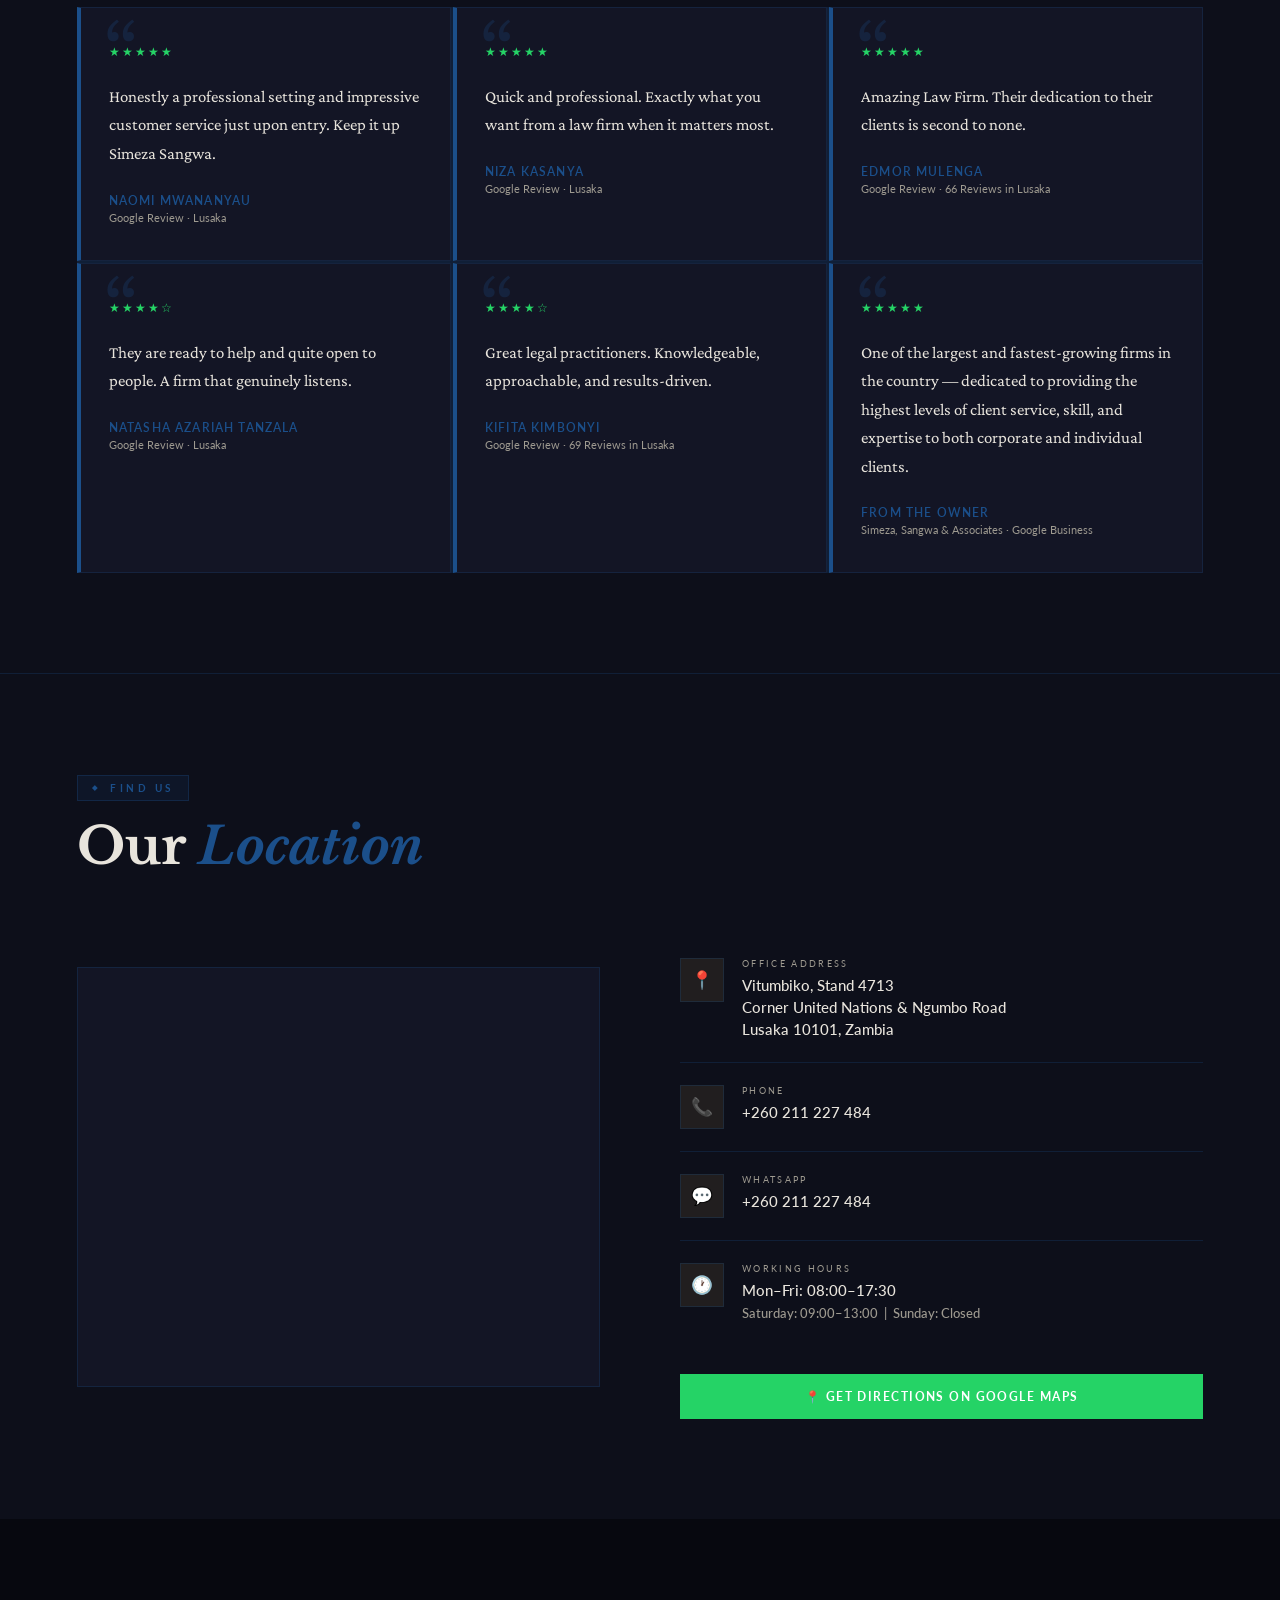
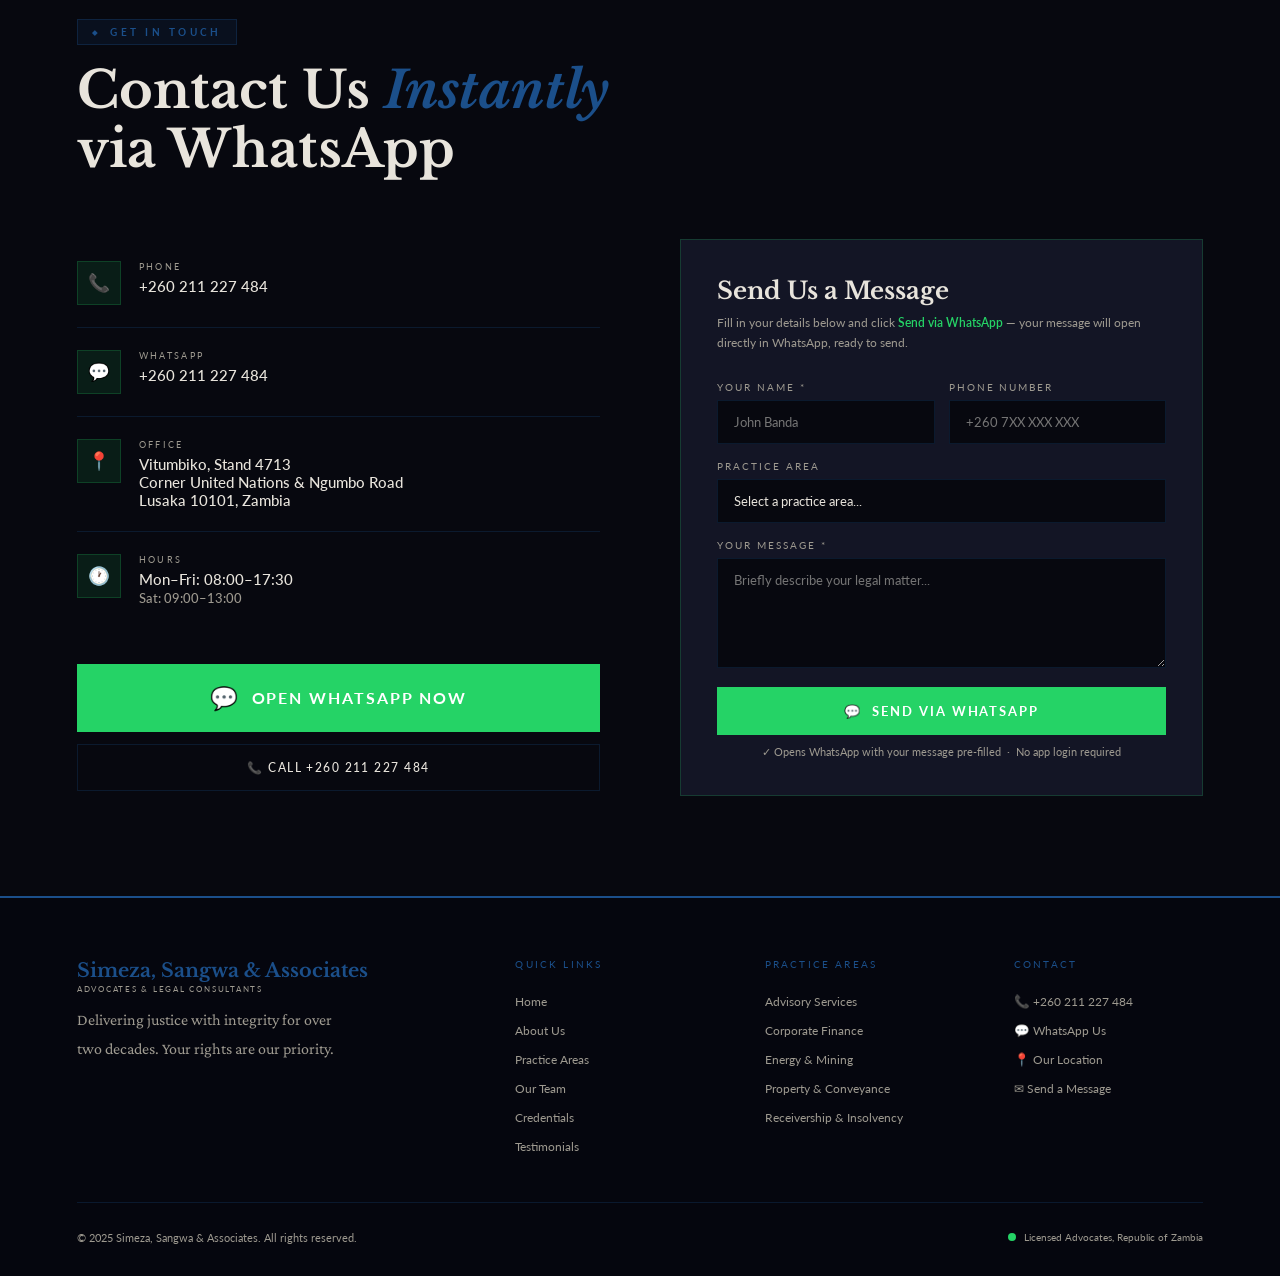
==== commit 0c0408d4: "Update index.html" ====
--- a/index.html
+++ b/index.html
@@ -281,20 +281,20 @@
     <p class="section-sub" style="margin-bottom:60px;">Real attorneys. Real expertise. Every case at Simeza, Sangwa & Associates is handled by a qualified specialist in that field.</p>
     <div class="team-grid">
 
-      <!-- Mwelwa Simeza - Senior Partner -->
+      <!-- Robert Simeza - Senior Partner -->
       <div class="team-card anim-el">
         <div class="team-img-wrap">
-          <img src="images/mwelwa-simeza.jpg" alt="Mwelwa Simeza">
+          <img src="images/mwelwa-simeza.jpg" alt="Robert Simeza">
           <div class="team-overlay">
-            <button class="team-wa-btn" onclick="waEnquire('Managing Partner – Mwelwa Simeza')">💬 WhatsApp</button>
+            <button class="team-wa-btn" onclick="waEnquire('Managing Partner – Robert Simeza')">💬 WhatsApp</button>
           </div>
         </div>
         <div class="team-info">
-          <div class="team-name">Mwelwa Simeza</div>
+          <div class="team-name">Robert Simeza</div>
           <div class="team-title">Senior Partner</div>
           <div class="team-spec">Corporate & Contract Law</div>
           <p class="team-bio">Founder and Senior Partner with years of experience advising Zambia's leading corporations on complex transactions, corporate governance, and high-stakes commercial disputes.</p>
-          <button class="team-contact-btn" onclick="waEnquire('Corporate Advisory – Mwelwa Simeza')">💬 Enquire</button>
+          <button class="team-contact-btn" onclick="waEnquire('Corporate Advisory – Robert Simeza')">💬 Enquire</button>
         </div>
       </div>
 
